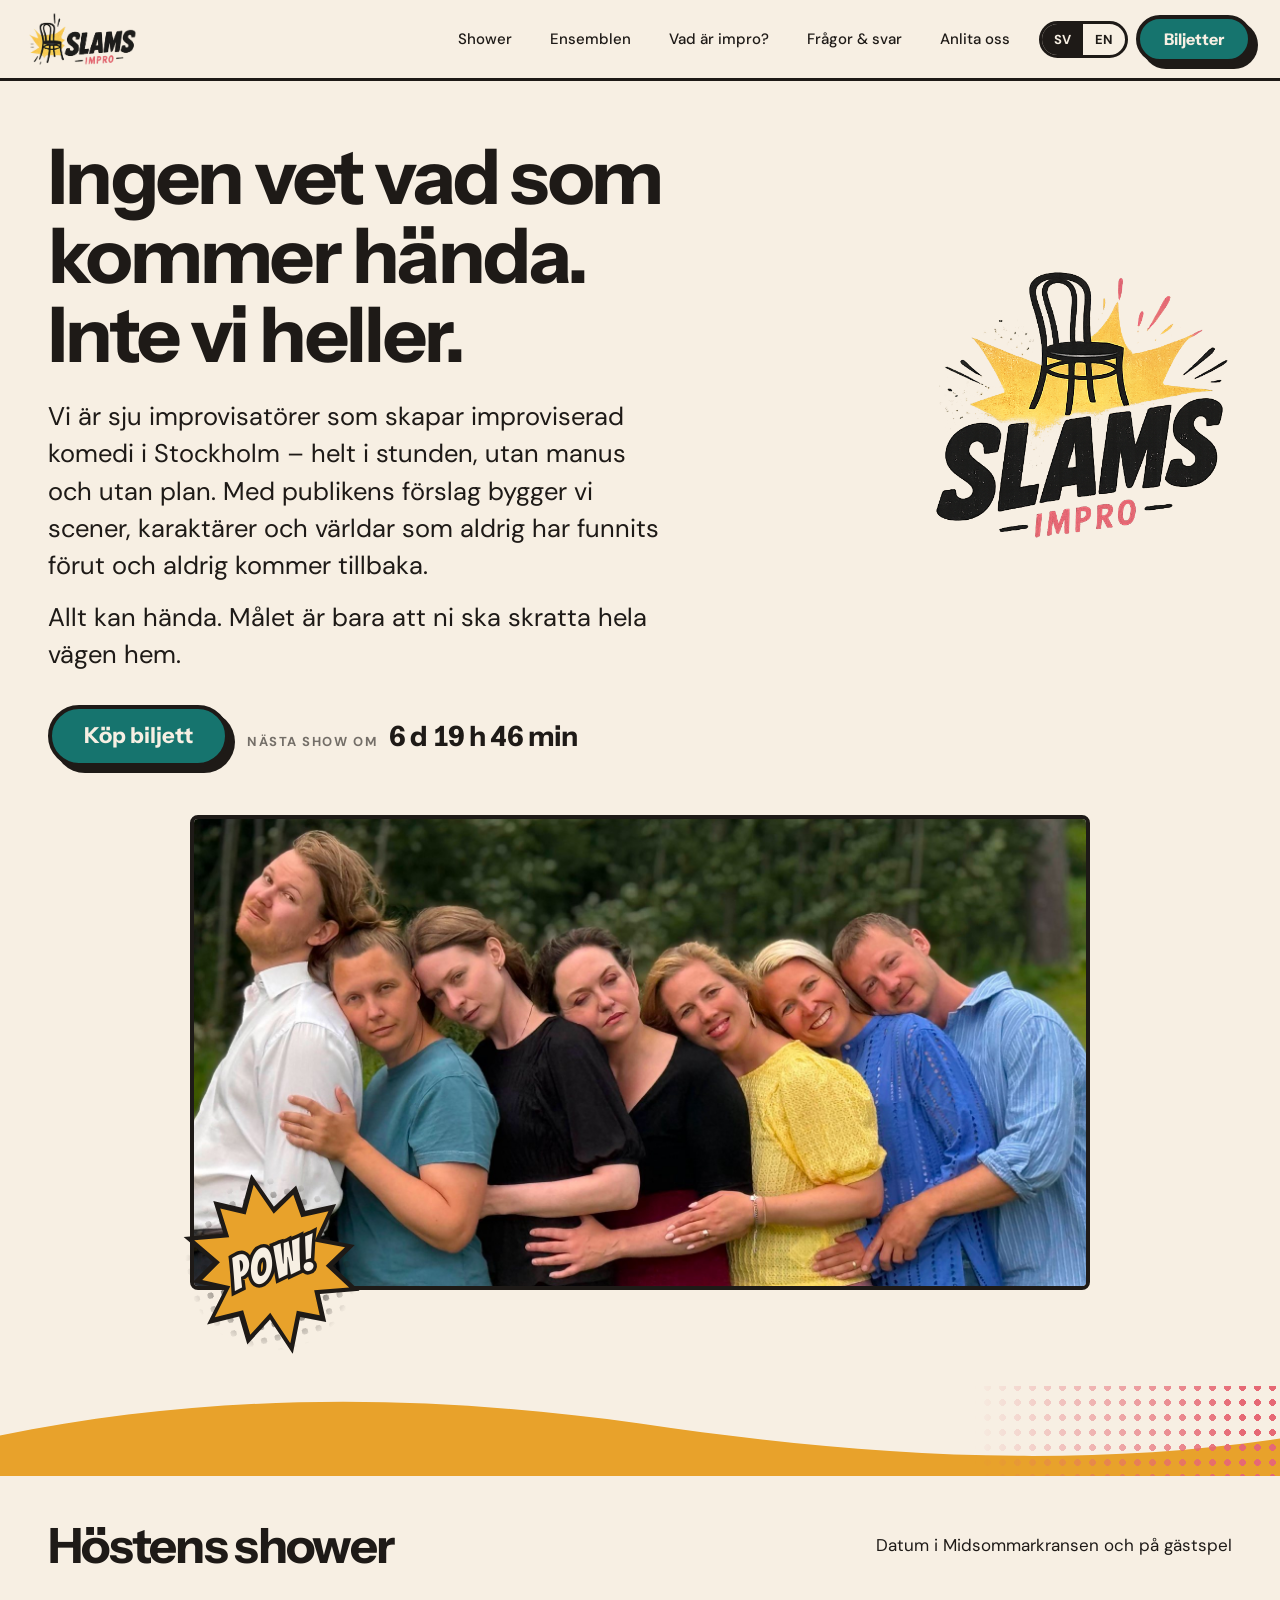
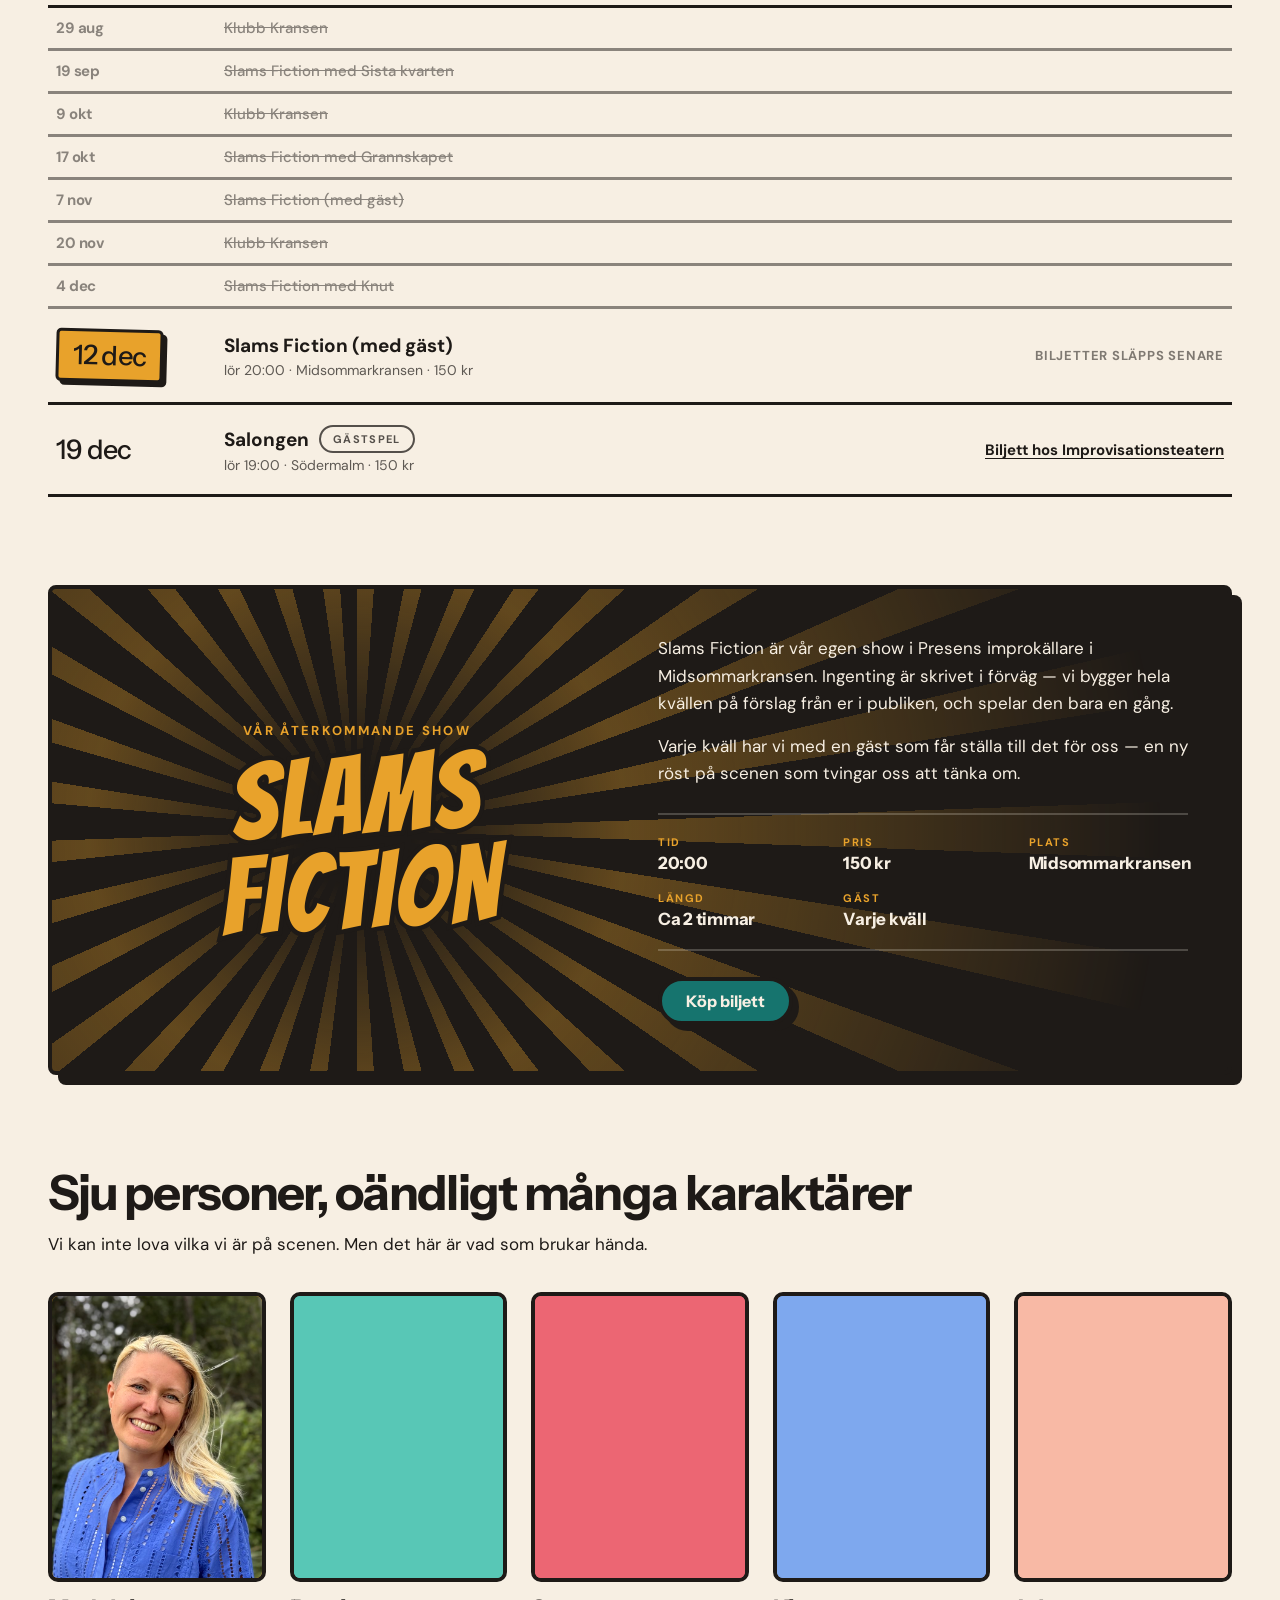
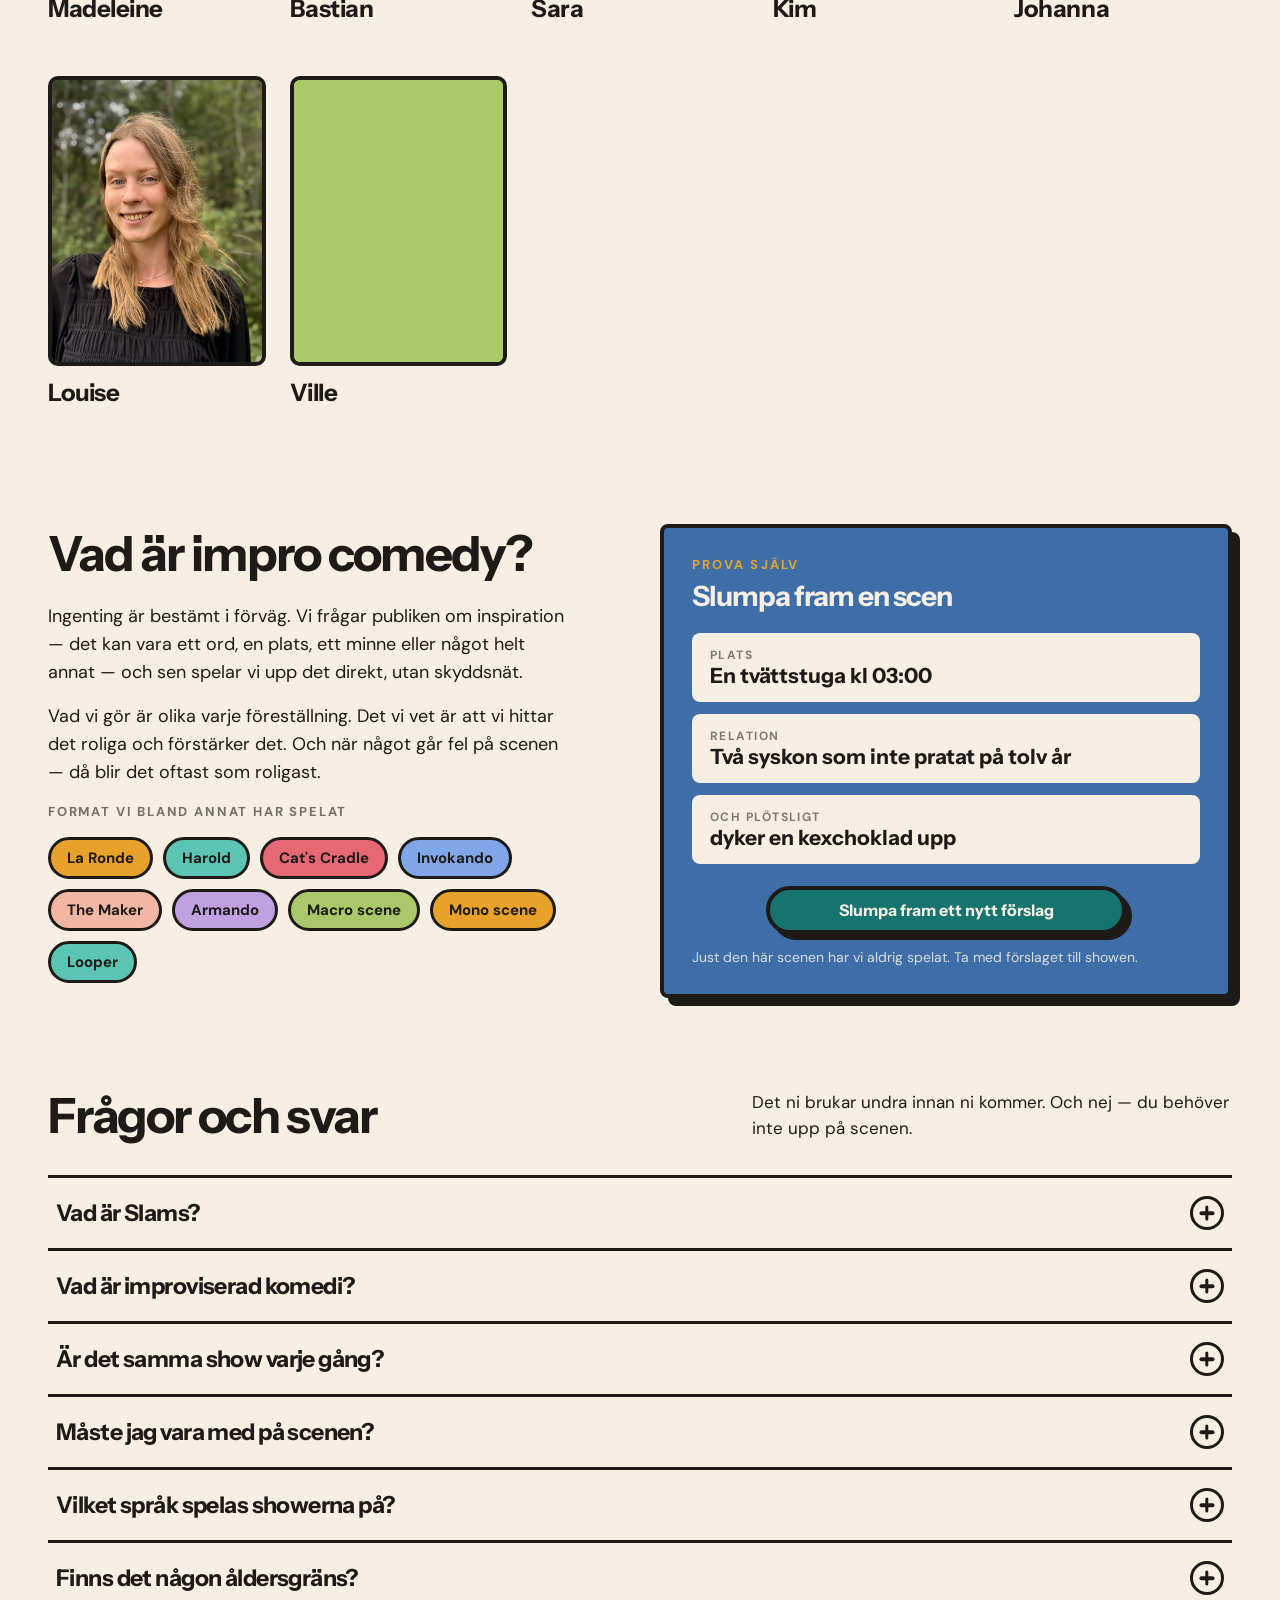
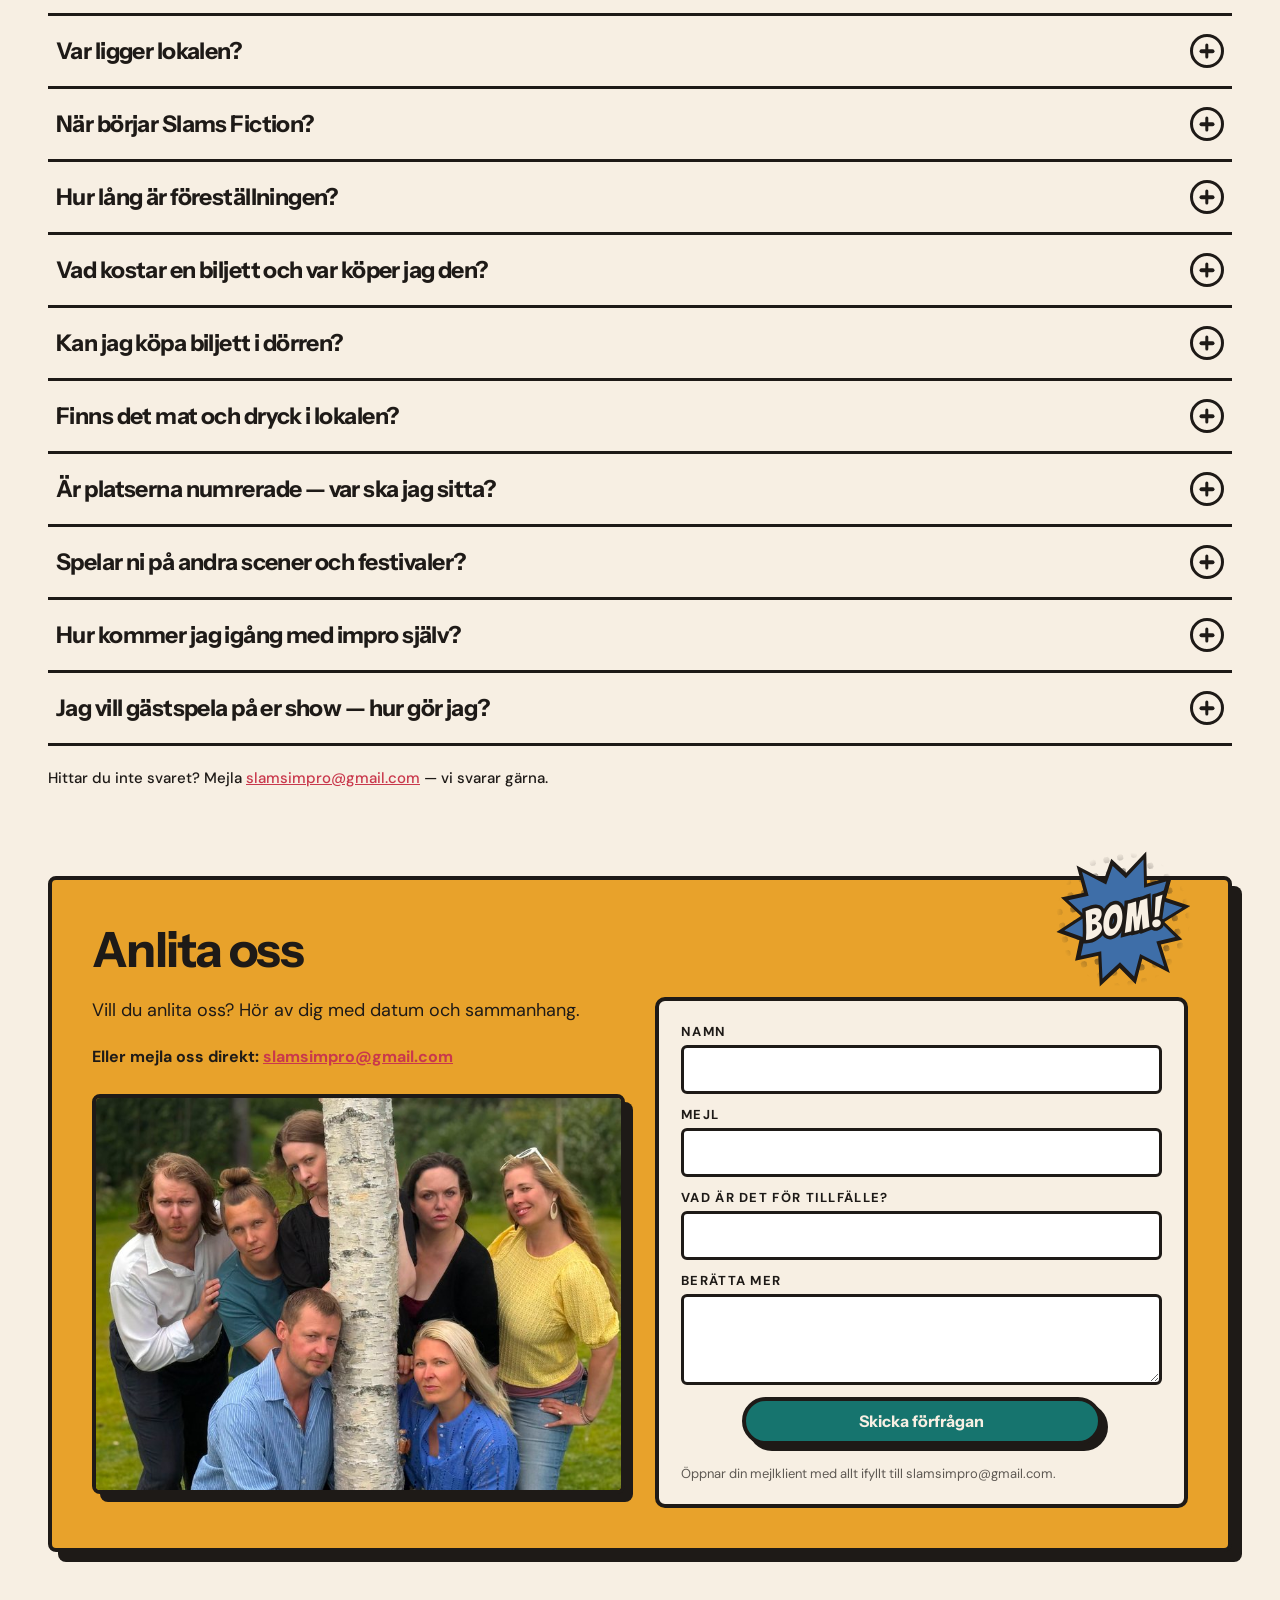
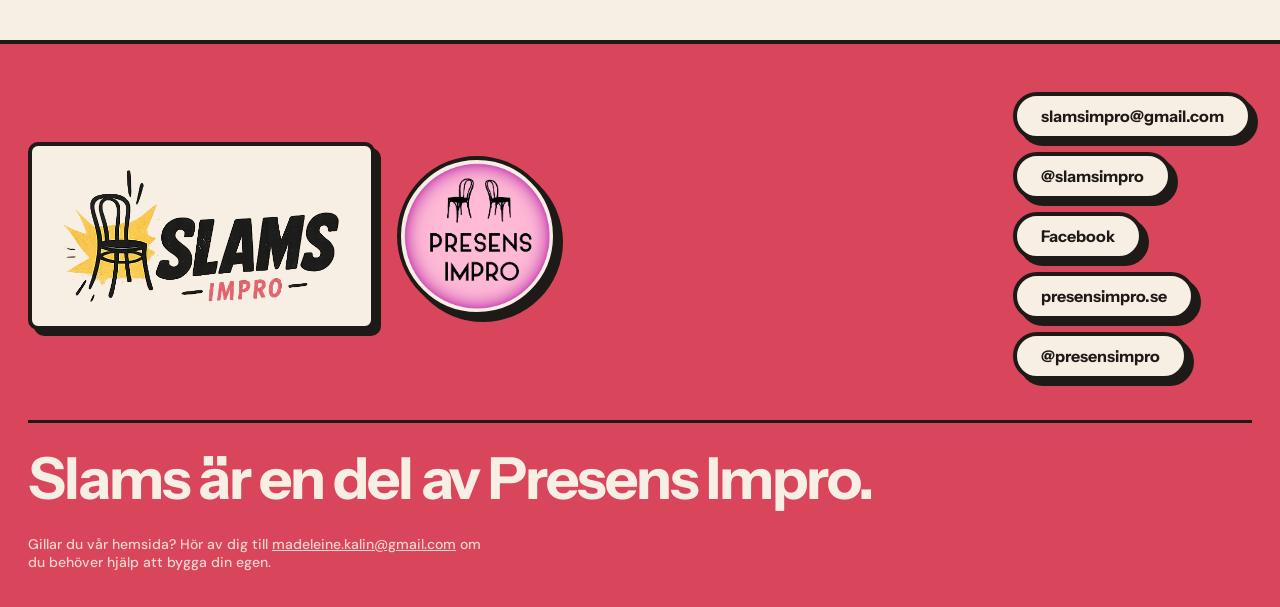
==== index.html @ b979699e "Storre hover-forstoring, POW-pekare, och lightbox for gastfoton pa mobil - Hover forstorar gastfotot" ====
<!DOCTYPE html>
<html lang="sv">
<head>
<meta charset="UTF-8">
<meta name="viewport" content="width=device-width, initial-scale=1">
<title>Slams — improviserad komedi från Midsommarkransen</title>
<meta name="description" content="Slams är sju improvisatörer som bygger scener, karaktärer och hela världar utifrån publikens förslag. Se kommande shower i Midsommarkransen eller anlita oss.">
<link rel="canonical" href="https://slamsimpro.se/">
<meta property="og:title" content="Slams — improviserad komedi">
<meta property="og:description" content="Improviserad komedi som skapas i ögonblicket. Sju improvisatörer, Midsommarkransen.">
<meta property="og:image" content="https://slamsimpro.se/assets/slams-logo-stacked.png">
<meta property="og:image:alt" content="Slams logotyp">
<meta property="og:url" content="https://slamsimpro.se/">
<meta property="og:site_name" content="Slams">
<meta property="og:locale" content="sv_SE">
<meta property="og:locale:alternate" content="en_GB">
<meta property="og:type" content="website">
<meta name="twitter:card" content="summary_large_image">
<link rel="icon" href="assets/favicon.ico" sizes="any">
<link rel="icon" type="image/png" href="assets/favicon-32.png" sizes="32x32">
<link rel="icon" type="image/png" href="assets/favicon-192.png" sizes="192x192">
<link rel="apple-touch-icon" href="assets/apple-touch-icon.png">
<link rel="stylesheet" href="assets/fonts/fonts.css">
<link rel="stylesheet" href="styles.css">
</head>
<body>
<a class="skip-link" href="#main-content">Hoppa till innehållet</a>

<header class="site-header">
  <div class="header-inner">
    <a href="#top" class="brand">
      <img src="assets/slams-logo-inline.png" alt="Slams — improviserad komedi" class="brand-logo">
    </a>

    <nav class="main-nav" aria-label="Huvudmeny">
      <ul>
        <li><a href="#shows" data-i18n="nav.shows">Shower</a></li>
        <li><a href="#ensemble" data-i18n="nav.ensemble">Ensemblen</a></li>
        <li><a href="#impro" data-i18n="nav.impro">Vad är impro?</a></li>
        <li><a href="#faq" data-i18n="nav.faq">Frågor &amp; svar</a></li>
        <li><a href="#hire" data-i18n="nav.hire">Anlita oss</a></li>
      </ul>

      <div class="lang-switch" role="group" aria-label="Välj språk / choose language">
        <button type="button" id="lang-sv" class="lang-btn is-active" aria-pressed="true">SV</button>
        <button type="button" id="lang-en" class="lang-btn" aria-pressed="false">EN</button>
      </div>

      <a class="btn btn-primary" href="https://presensimpro.se/forestallningar/?#kransenshower" target="_blank" rel="noopener" data-i18n-html="nav.tickets">Biljetter<span class="visually-hidden"> (öppnas i ny flik)</span></a>
    </nav>
  </div>
</header>

<main id="main-content">

  <section id="top" class="hero" aria-labelledby="hero-heading">
    <div class="hero-inner">
      <div class="hero-copy">
        <h1 id="hero-heading" data-i18n="hero.title">Ingen vet vad som kommer hända. Inte vi heller.</h1>
        <div class="lead" data-i18n-html="hero.lead">
          <p>Vi är sju improvisatörer som skapar improviserad komedi i Stockholm – helt i stunden, utan manus och utan plan. Med publikens förslag bygger vi scener, karaktärer och världar som aldrig har funnits förut och aldrig kommer tillbaka.</p>
          <p>Allt kan hända. Målet är bara att ni ska skratta hela vägen hem.</p>
        </div>
      </div>
      <div class="hero-logo">
        <img src="assets/slams-logo-stacked.png" alt="Slams Impro" class="hero-logo-img">
      </div>
    </div>

    <div class="hero-actions">
      <a class="btn btn-primary btn-large" href="https://presensimpro.se/forestallningar/?#kransenshower" target="_blank" rel="noopener" data-i18n="hero.cta">Köp biljett</a>
      <p class="countdown">
        <span class="countdown-label" data-i18n="hero.countdown">Nästa show om</span>
        <time id="countdown-value" class="countdown-value">—</time>
      </p>
    </div>

    <div class="hero-banner-wrap">
      <img src="assets/hero-ensemble.jpg" width="1800" height="950" class="hero-banner"
           alt="Slams sju improvisatörer står tätt ihop utomhus framför grönska"
           data-i18n-alt="hero.bannerAlt" fetchpriority="high">
      <button type="button" id="pow-trigger" class="burst-button pow-button" aria-label="Klicka för en rolig överraskning">
        <span class="burst-dots" aria-hidden="true"></span>
        <span class="burst-shape burst-shape-dark" aria-hidden="true"></span>
        <span class="burst-shape burst-shape-fill pow-fill" aria-hidden="true"></span>
        <span class="burst-text" aria-hidden="true">POW!</span>
      </button>
    </div>
  </section>

  <div class="wave-divider" aria-hidden="true">
    <svg viewBox="0 0 1440 120" preserveAspectRatio="none" focusable="false">
      <path d="M0,66 C240,8 480,10 720,50 C960,92 1200,112 1440,70 L1440,120 L0,120 Z" fill="#E8A22B"></path>
    </svg>
    <div class="wave-dots"></div>
  </div>

  <section id="shows" class="shows" aria-labelledby="shows-heading">
    <div class="section-head">
      <h2 id="shows-heading" data-i18n="shows.title">Höstens shower</h2>
      <p data-i18n="shows.lead">Datum i Midsommarkransen och på gästspel</p>
    </div>

    <ul class="show-list">
      <li class="show-item show-item--past" data-show-index="0">
        <time class="show-date" datetime="2026-08-29T20:00">29 aug</time>
        <div class="show-info">
          <span class="show-name">Klubb Kransen</span>
        </div>
      </li>
      <li class="show-item" data-show-index="1">
        <time class="show-date" datetime="2026-09-19T20:00">19 sep</time>
        <div class="show-info">
          <span class="show-name-row">
            <span class="show-name">Slams Fiction med Sista kvarten</span>
            <img class="guest-photo" src="assets/guests/sista-kvarten.jpg" alt="" width="480" height="480" loading="lazy">
          </span>
          <span class="show-meta">lör 20:00 · Midsommarkransen · 150 kr</span>
        </div>
        <a class="btn btn-ghost" href="https://presensimpro.culmas.io/show/uQ2tW2vODfqXUoJtY4xK?from=component-api" target="_blank" rel="noopener" data-i18n="shows.buy">Biljett</a>
      </li>
      <li class="show-item show-item--guest" data-show-index="2">
        <time class="show-date" datetime="2026-10-09T20:00">9 okt</time>
        <div class="show-info">
          <span class="show-name-row">
            <span class="show-name">Klubb Kransen</span>
            <span class="show-tag" data-i18n="shows.guestTag">Gästspel</span>
          </span>
          <span class="show-meta">fre 20:00 · Midsommarkransen · 150 kr</span>
        </div>
        <a class="show-link" href="https://presensimpro.culmas.io/show/lABPUiGDMRERrDl90GRx?from=component-api" target="_blank" rel="noopener" data-i18n-html="shows.buyPresens">Biljett hos Presens Impro<span class="visually-hidden"> (öppnas i ny flik)</span></a>
      </li>
      <li class="show-item" data-show-index="3">
        <time class="show-date" datetime="2026-10-17T20:00">17 okt</time>
        <div class="show-info">
          <span class="show-name-row">
            <span class="show-name">Slams Fiction med Grannskapet</span>
            <img class="guest-photo" src="assets/guests/grannskapet.jpg" alt="" width="480" height="480" loading="lazy">
          </span>
          <span class="show-meta">lör 20:00 · Midsommarkransen · 150 kr</span>
        </div>
        <a class="btn btn-ghost" href="https://presensimpro.culmas.io/show/zUeD4YuByn4zZOW4qAVI/?from=component-api" target="_blank" rel="noopener" data-i18n="shows.buy">Biljett</a>
      </li>
      <li class="show-item" data-show-index="4">
        <time class="show-date" datetime="2026-11-07T20:00">7 nov</time>
        <div class="show-info">
          <span class="show-name">Slams Fiction (med gäst)</span>
          <span class="show-meta">lör 20:00 · Midsommarkransen · 150 kr</span>
        </div>
        <a class="btn btn-ghost" href="https://presensimpro.culmas.io/show/GNqfvDOK5xXIyrjXRh2C?from=component-api" target="_blank" rel="noopener" data-i18n="shows.buy">Biljett</a>
      </li>
      <li class="show-item show-item--guest" data-show-index="5">
        <time class="show-date" datetime="2026-11-20T20:00">20 nov</time>
        <div class="show-info">
          <span class="show-name-row">
            <span class="show-name">Klubb Kransen</span>
            <span class="show-tag" data-i18n="shows.guestTag">Gästspel</span>
          </span>
          <span class="show-meta">fre 20:00 · Midsommarkransen · 150 kr</span>
        </div>
        <a class="show-link" href="https://presensimpro.culmas.io/show/JRWmR4Ld0JbqAVb38WCA?from=component-api" target="_blank" rel="noopener" data-i18n-html="shows.buyPresens">Biljett hos Presens Impro<span class="visually-hidden"> (öppnas i ny flik)</span></a>
      </li>
      <li class="show-item" data-show-index="6">
        <time class="show-date" datetime="2026-12-04T20:00">4 dec</time>
        <div class="show-info">
          <span class="show-name-row">
            <span class="show-name">Slams Fiction med Knut</span>
            <img class="guest-photo" src="assets/guests/knut.jpg" alt="" width="480" height="480" loading="lazy">
          </span>
          <span class="show-meta">fre 20:00 · Midsommarkransen · 150 kr</span>
        </div>
        <span class="show-soon" data-i18n="shows.soon">Biljetter släpps senare</span>
      </li>
      <li class="show-item" data-show-index="7">
        <time class="show-date" datetime="2026-12-12T20:00">12 dec</time>
        <div class="show-info">
          <span class="show-name">Slams Fiction (med gäst)</span>
          <span class="show-meta">lör 20:00 · Midsommarkransen · 150 kr</span>
        </div>
        <span class="show-soon" data-i18n="shows.soon">Biljetter släpps senare</span>
      </li>
      <li class="show-item show-item--guest" data-show-index="8">
        <time class="show-date" datetime="2026-12-19T19:00">19 dec</time>
        <div class="show-info">
          <span class="show-name-row">
            <span class="show-name">Salongen</span>
            <span class="show-tag" data-i18n="shows.guestTag">Gästspel</span>
          </span>
          <span class="show-meta">lör 19:00 · Södermalm · 150 kr</span>
        </div>
        <a class="show-link" href="https://improvisationsteater.se/utbud/salongen-varen-2026-pa-sondagar-kl-18/" target="_blank" rel="noopener" data-i18n-html="shows.buyGuest">Biljett hos Improvisationsteatern<span class="visually-hidden"> (öppnas i ny flik)</span></a>
      </li>
    </ul>
  </section>

  <section id="fiction" class="fiction" aria-labelledby="fiction-heading">
    <div class="fiction-panel">
      <div class="fiction-art">
        <span class="fiction-rays" aria-hidden="true"></span>
        <p class="fiction-kicker" data-i18n="fiction.kicker">Vår återkommande show</p>
        <h2 id="fiction-heading" class="fiction-title" data-i18n="fiction.title">Slams Fiction</h2>
      </div>

      <div class="fiction-copy">
        <p data-i18n="fiction.p1">Slams Fiction är vår egen show i Presens improkällare i Midsommarkransen. Ingenting är skrivet i förväg — vi bygger hela kvällen på förslag från er i publiken, och spelar den bara en gång.</p>
        <p data-i18n="fiction.p2">Varje kväll har vi med en gäst som får ställa till det för oss — en ny röst på scenen som tvingar oss att tänka om.</p>

        <dl class="fiction-facts">
          <div>
            <dt data-i18n="fiction.lTime">Tid</dt>
            <dd>20:00</dd>
          </div>
          <div>
            <dt data-i18n="fiction.lPrice">Pris</dt>
            <dd data-i18n="fiction.vPrice">150 kr</dd>
          </div>
          <div>
            <dt data-i18n="fiction.lPlace">Plats</dt>
            <dd>Midsommarkransen</dd>
          </div>
          <div>
            <dt data-i18n="fiction.lLength">Längd</dt>
            <dd data-i18n="fiction.vLength">Ca 2 timmar</dd>
          </div>
          <div>
            <dt data-i18n="fiction.lGuest">Gäst</dt>
            <dd data-i18n="fiction.vGuest">Varje kväll</dd>
          </div>
        </dl>

        <a class="btn btn-primary" href="https://presensimpro.se/forestallningar/?#kransenshower" target="_blank" rel="noopener" data-i18n="fiction.cta">Köp biljett</a>
      </div>
    </div>
  </section>

  <section id="ensemble" class="ensemble" aria-labelledby="ensemble-heading">
    <h2 id="ensemble-heading" data-i18n="ens.title">Sju personer, oändligt många karaktärer</h2>
    <p class="section-lead" data-i18n="ens.lead">Vi kan inte lova vilka vi är på scenen. Men det här är vad som brukar hända.</p>

    <ul class="ensemble-grid">
      <li class="member" data-member="Madeleine" data-alt="b" style="--member-color:#E8A22B">
        <figure>
          <div class="photo-stack">
            <img src="assets/portraits/madeleine-1.jpg" alt="Madeleine" class="photo photo-a"
                 width="700" height="933" loading="lazy" decoding="async">
            <img src="assets/portraits/madeleine-2.jpg" alt="" class="photo photo-b" aria-hidden="true"
                 width="700" height="933" loading="lazy" decoding="async">
            <img src="assets/portraits/madeleine-3.jpg" alt="" class="photo photo-c" aria-hidden="true"
                 width="700" height="933" loading="lazy" decoding="async">
          </div>
          <figcaption>
            <span class="member-name">Madeleine</span>
            <span class="member-role">Hittar på abstrakta roller — typ en kexchoklad i en varuautomat på tunnelbanan.</span>
          </figcaption>
        </figure>
      </li>
      <li class="member" data-member="Bastian" data-alt="b" style="--member-color:#5BC4B4">
        <figure>
          <div class="photo-stack">
            <img src="assets/portraits/bastian-1.jpg" alt="Bastian" class="photo photo-a"
                 width="700" height="933" loading="lazy" decoding="async">
            <img src="assets/portraits/bastian-2.jpg" alt="" class="photo photo-b" aria-hidden="true"
                 width="700" height="933" loading="lazy" decoding="async">
            <img src="assets/portraits/bastian-3.jpg" alt="" class="photo photo-c" aria-hidden="true"
                 width="700" height="933" loading="lazy" decoding="async">
          </div>
          <figcaption>
            <span class="member-name">Bastian</span>
            <span class="member-role">Stark karaktär som helst tar sig ut på rymdäventyr.</span>
          </figcaption>
        </figure>
      </li>
      <li class="member" data-member="Sara" data-alt="b" style="--member-color:#E66874">
        <figure>
          <div class="photo-stack">
            <img src="assets/portraits/sara-1.jpg" alt="Sara" class="photo photo-a"
                 width="700" height="933" loading="lazy" decoding="async">
            <img src="assets/portraits/sara-2.jpg" alt="" class="photo photo-b" aria-hidden="true"
                 width="700" height="933" loading="lazy" decoding="async">
          </div>
          <figcaption>
            <span class="member-name">Sara</span>
            <span class="member-role">Den onda primadonnan. Utan förvarning.</span>
          </figcaption>
        </figure>
      </li>
      <li class="member" data-member="Kim" data-alt="b" style="--member-color:#7FA6E8">
        <figure>
          <div class="photo-stack">
            <img src="assets/portraits/kim-1.jpg" alt="Kim" class="photo photo-a"
                 width="700" height="933" loading="lazy" decoding="async">
            <img src="assets/portraits/kim-2.jpg" alt="" class="photo photo-b" aria-hidden="true"
                 width="700" height="933" loading="lazy" decoding="async">
          </div>
          <figcaption>
            <span class="member-name">Kim</span>
            <span class="member-role">Tar alla under sina vingar och drar historien framåt.</span>
          </figcaption>
        </figure>
      </li>
      <li class="member" data-member="Johanna" data-alt="b" style="--member-color:#F2B7A4">
        <figure>
          <div class="photo-stack">
            <img src="assets/portraits/johanna-1.jpg" alt="Johanna" class="photo photo-a"
                 width="700" height="933" loading="lazy" decoding="async">
            <img src="assets/portraits/johanna-2.jpg" alt="" class="photo photo-b" aria-hidden="true"
                 width="700" height="933" loading="lazy" decoding="async">
          </div>
          <figcaption>
            <span class="member-name">Johanna</span>
            <span class="member-role">Hittar en helt ny tvist som ingen annan tänkt på.</span>
          </figcaption>
        </figure>
      </li>
      <li class="member" data-member="Louise" data-alt="b" style="--member-color:#BFA0E0">
        <figure>
          <div class="photo-stack">
            <img src="assets/portraits/louise-1.jpg" alt="Louise" class="photo photo-a"
                 width="700" height="933" loading="lazy" decoding="async">
            <img src="assets/portraits/louise-2.jpg" alt="" class="photo photo-b" aria-hidden="true"
                 width="700" height="933" loading="lazy" decoding="async">
            <img src="assets/portraits/louise-3.jpg" alt="" class="photo photo-c" aria-hidden="true"
                 width="700" height="933" loading="lazy" decoding="async">
          </div>
          <figcaption>
            <span class="member-name">Louise</span>
            <span class="member-role">Den gamla tanten i parken som också råkar råna banker.</span>
          </figcaption>
        </figure>
      </li>
      <li class="member" data-member="Ville" data-alt="b" style="--member-color:#A8C86A">
        <figure>
          <div class="photo-stack">
            <img src="assets/portraits/ville-1.jpg" alt="Ville" class="photo photo-a"
                 width="700" height="933" loading="lazy" decoding="async">
            <img src="assets/portraits/ville-2.jpg" alt="" class="photo photo-b" aria-hidden="true"
                 width="700" height="933" loading="lazy" decoding="async">
          </div>
          <figcaption>
            <span class="member-name">Ville</span>
            <span class="member-role">Den ökända banditen som kommer tillbaka till saloonen.</span>
          </figcaption>
        </figure>
      </li>
    </ul>
  </section>

  <section id="impro" class="impro" aria-labelledby="impro-heading">
    <div class="impro-grid">
      <div class="impro-text">
        <h2 id="impro-heading" data-i18n="impro.title">Vad är impro comedy?</h2>
        <p data-i18n="impro.p1">Ingenting är bestämt i förväg. Vi frågar publiken om inspiration — det kan vara ett ord, en plats, ett minne eller något helt annat — och sen spelar vi upp det direkt, utan skyddsnät.</p>
        <p data-i18n="impro.p2">Vad vi gör är olika varje föreställning. Det vi vet är att vi hittar det roliga och förstärker det. Och när något går fel på scenen — då blir det oftast som roligast.</p>
        <p class="eyebrow" data-i18n="impro.formatsLabel">Format vi bland annat har spelat</p>
        <ul class="format-tags">
          <li style="--tag-color:#E8A22B">La Ronde</li>
          <li style="--tag-color:#5BC4B4">Harold</li>
          <li style="--tag-color:#E66874">Cat's Cradle</li>
          <li style="--tag-color:#7FA6E8">Invokando</li>
          <li style="--tag-color:#F2B7A4">The Maker</li>
          <li style="--tag-color:#BFA0E0">Armando</li>
          <li style="--tag-color:#A8C86A">Macro scene</li>
          <li style="--tag-color:#E8A22B">Mono scene</li>
          <li style="--tag-color:#5BC4B4">Looper</li>
        </ul>
      </div>

      <aside class="generator-card" aria-labelledby="generator-heading">
        <p class="kicker" data-i18n="gen.kicker">Prova själv</p>
        <h3 id="generator-heading" data-i18n="gen.title">Slumpa fram en scen</h3>
        <dl class="generator-fields">
          <div class="generator-field">
            <dt data-i18n="gen.l1">Plats</dt>
            <dd id="sugg-a">En tvättstuga kl 03:00</dd>
          </div>
          <div class="generator-field">
            <dt data-i18n="gen.l2">Relation</dt>
            <dd id="sugg-b">Två syskon som inte pratat på tolv år</dd>
          </div>
          <div class="generator-field">
            <dt data-i18n="gen.l3">Och plötsligt</dt>
            <dd id="sugg-c">dyker en kexchoklad upp</dd>
          </div>
        </dl>
        <button type="button" id="roll-btn" class="btn btn-primary btn-full" data-i18n="gen.btn">Slumpa fram ett nytt förslag</button>
        <p class="generator-note" data-i18n="gen.note">Just den här scenen har vi aldrig spelat. Ta med förslaget till showen.</p>
      </aside>
    </div>
  </section>

  <section id="faq" class="faq" aria-labelledby="faq-heading">
    <div class="section-head">
      <h2 id="faq-heading" data-i18n="faq.title">Frågor och svar</h2>
      <p data-i18n="faq.lead">Det ni brukar undra innan ni kommer. Och nej — du behöver inte upp på scenen.</p>
    </div>

    <ul class="faq-list">
      <li>
        <details class="faq-item">
          <summary>
            <span class="faq-q" data-i18n="faq.q1">Vad är Slams?</span>
            <span class="faq-marker" aria-hidden="true"></span>
          </summary>
          <div class="faq-a">
            <p data-i18n-html="faq.a1">Slams är en improgrupp med sju improvisatörer som spelar improviserad komedi i Midsommarkransen i Stockholm. Vi är en del av <a href="https://presensimpro.se/" target="_blank" rel="noopener">Presens Impro</a>. Ingenting i showen är skrivet i förväg — allt byggs på förslag från publiken.</p>
          </div>
        </details>
      </li>
      <li>
        <details class="faq-item">
          <summary>
            <span class="faq-q" data-i18n="faq.q2">Vad är improviserad komedi?</span>
            <span class="faq-marker" aria-hidden="true"></span>
          </summary>
          <div class="faq-a">
            <p data-i18n-html="faq.a2">Improviserad komedi, eller impro, är komedi som skapas i samma stund som den spelas. Det finns inget manus och ingen repetition. Vi ber publiken om ett ord, en plats eller ett minne och spelar upp scenerna direkt utifrån det.</p>
          </div>
        </details>
      </li>
      <li>
        <details class="faq-item">
          <summary>
            <span class="faq-q" data-i18n="faq.q3">Är det samma show varje gång?</span>
            <span class="faq-marker" aria-hidden="true"></span>
          </summary>
          <div class="faq-a">
            <p data-i18n-html="faq.a3">Nej, aldrig. Varje föreställning är helt ny och spelas bara en enda gång — vi gör inga repriser. Du kan se Slams hur många gånger som helst och aldrig se samma scen två gånger. Vi använder etablerade improformat som Harold, La Ronde och Armando, men innehållet är nytt varje kväll.</p>
          </div>
        </details>
      </li>
      <li>
        <details class="faq-item">
          <summary>
            <span class="faq-q" data-i18n="faq.q4">Måste jag vara med på scenen?</span>
            <span class="faq-marker" aria-hidden="true"></span>
          </summary>
          <div class="faq-a">
            <p data-i18n-html="faq.a4">Nej. Publiken är aldrig med i showen — du sitter tryggt kvar på din plats hela kvällen. Vi ber om förslag från publiken, men det är helt frivilligt att ropa ut något. Det är er improgaranti: vi spelar utifrån era förslag, inte något vi förberett i förväg. Vill du själv stå på scen finns det improkurser hos <a href="https://presensimpro.se/" target="_blank" rel="noopener">Presens Impro</a>.</p>
          </div>
        </details>
      </li>
      <li>
        <details class="faq-item">
          <summary>
            <span class="faq-q" data-i18n="faq.q5">Vilket språk spelas showerna på?</span>
            <span class="faq-marker" aria-hidden="true"></span>
          </summary>
          <div class="faq-a">
            <p data-i18n-html="faq.a5">Slams spelar på svenska. Ibland gör vi gästspel på engelska, och då står det tydligt i informationen om just den showen.</p>
          </div>
        </details>
      </li>
      <li>
        <details class="faq-item">
          <summary>
            <span class="faq-q" data-i18n="faq.q6">Finns det någon åldersgräns?</span>
            <span class="faq-marker" aria-hidden="true"></span>
          </summary>
          <div class="faq-a">
            <p data-i18n-html="faq.a6">Det finns ingen åldersgräns, men humorn är vuxen. Eftersom ingenting är bestämt i förväg vet inte ens vi vart en scen tar vägen, så innehållet kan bli oväntat. Våra shower ses alltid på egen risk.</p>
          </div>
        </details>
      </li>
      <li>
        <details class="faq-item">
          <summary>
            <span class="faq-q" data-i18n="faq.q7">Var ligger lokalen?</span>
            <span class="faq-marker" aria-hidden="true"></span>
          </summary>
          <div class="faq-a">
            <p data-i18n-html="faq.a7">Vi spelar i Presens improkällare på Tegelbruksvägen 28, 126 34 Hägersten — ett stenkast från Midsommarkransens tunnelbanestation i södra Stockholm. Det finns toalett i lokalen.</p>
          </div>
        </details>
      </li>
      <li>
        <details class="faq-item">
          <summary>
            <span class="faq-q" data-i18n="faq.q8">När börjar Slams Fiction?</span>
            <span class="faq-marker" aria-hidden="true"></span>
          </summary>
          <div class="faq-a">
            <p data-i18n-html="faq.a8">Slams Fiction börjar klockan 20:00 och dörrarna öppnar 19:30. Gästspel kan ha andra starttider — det står i informationen om just den showen. Kommande datum hittar du under <a href="#shows">Kommande shower</a> här på sidan.</p>
          </div>
        </details>
      </li>
      <li>
        <details class="faq-item">
          <summary>
            <span class="faq-q" data-i18n="faq.q9">Hur lång är föreställningen?</span>
            <span class="faq-marker" aria-hidden="true"></span>
          </summary>
          <div class="faq-a">
            <p data-i18n-html="faq.a9">Ungefär två timmar inklusive paus. Showen börjar 20:00.</p>
          </div>
        </details>
      </li>
      <li>
        <details class="faq-item">
          <summary>
            <span class="faq-q" data-i18n="faq.q10">Vad kostar en biljett och var köper jag den?</span>
            <span class="faq-marker" aria-hidden="true"></span>
          </summary>
          <div class="faq-a">
            <p data-i18n-html="faq.a10">En biljett kostar 150 kronor och säljs i förköp via <a href="https://presensimpro.se/" target="_blank" rel="noopener">Presens Impro</a>.</p>
          </div>
        </details>
      </li>
      <li>
        <details class="faq-item">
          <summary>
            <span class="faq-q" data-i18n="faq.q11">Kan jag köpa biljett i dörren?</span>
            <span class="faq-marker" aria-hidden="true"></span>
          </summary>
          <div class="faq-a">
            <p data-i18n-html="faq.a11">Ja, det går bra att köpa biljett i dörren så länge showen inte är slutsåld. Dörrarna öppnar 19:30. Vill du vara säker på en plats är förköp tryggast.</p>
          </div>
        </details>
      </li>
      <li>
        <details class="faq-item">
          <summary>
            <span class="faq-q" data-i18n="faq.q12">Finns det mat och dryck i lokalen?</span>
            <span class="faq-marker" aria-hidden="true"></span>
          </summary>
          <div class="faq-a">
            <p data-i18n-html="faq.a12">Det finns gott att dricka och något litet att snacka på, men kom inte hungrig — impro är bäst på full mage. Ät innan och ta ett glas hos oss.</p>
          </div>
        </details>
      </li>
      <li>
        <details class="faq-item">
          <summary>
            <span class="faq-q" data-i18n="faq.q13">Är platserna numrerade — var ska jag sitta?</span>
            <span class="faq-marker" aria-hidden="true"></span>
          </summary>
          <div class="faq-a">
            <p data-i18n-html="faq.a13">Platserna är onumrerade, så det är först till kvarn. Vårt tips: var osvensk och sätt dig långt fram. Det är de bästa platserna, och nej — du hamnar inte på scen. Publiken är aldrig med i showen.</p>
          </div>
        </details>
      </li>
      <li>
        <details class="faq-item">
          <summary>
            <span class="faq-q" data-i18n="faq.q14">Spelar ni på andra scener och festivaler?</span>
            <span class="faq-marker" aria-hidden="true"></span>
          </summary>
          <div class="faq-a">
            <p data-i18n-html="faq.a14">Det gör vi gärna! Kommande gästspel dyker upp här under <a href="#shows">Kommande shower</a>. Har du en scen eller festival där du vill att Slams ska vara med? Mejla oss på <a href="mailto:slamsimpro@gmail.com">slamsimpro@gmail.com</a> — vi berättar mer.</p>
          </div>
        </details>
      </li>
      <li>
        <details class="faq-item">
          <summary>
            <span class="faq-q" data-i18n="faq.q15">Hur kommer jag igång med impro själv?</span>
            <span class="faq-marker" aria-hidden="true"></span>
          </summary>
          <div class="faq-a">
            <p data-i18n-html="faq.a15">Vill du prova impro själv går du en kurs hos <a href="https://presensimpro.se/" target="_blank" rel="noopener">Presens Impro</a>, som Slams är en del av. Slams shower är till för att upplevas från publikplats — vi tar aldrig upp någon ur publiken på scenen.</p>
          </div>
        </details>
      </li>
      <li>
        <details class="faq-item">
          <summary>
            <span class="faq-q" data-i18n="faq.q16">Jag vill gästspela på er show — hur gör jag?</span>
            <span class="faq-marker" aria-hidden="true"></span>
          </summary>
          <div class="faq-a">
            <p data-i18n-html="faq.a16">Vad kul! Mejla oss på <a href="mailto:slamsimpro@gmail.com">slamsimpro@gmail.com</a> och berätta om er grupp — vilka ni är, vad ni spelar för slags impro och vad ni helst gör på scen.</p>
          </div>
        </details>
      </li>
    </ul>

    <p class="faq-note" data-i18n-html="faq.note">Hittar du inte svaret? Mejla <a href="mailto:slamsimpro@gmail.com">slamsimpro@gmail.com</a> — vi svarar gärna.</p>
  </section>

  <section id="hire" class="hire" aria-labelledby="hire-heading">
    <div class="hire-panel">
      <!-- Genväg till showintrot. Märket ska inte skylta med att det går att
           klicka på, så det behåller sin cursor: default och sin vanliga
           hover, och ligger utanför tabbordningen. -->
      <a href="intro.html" class="burst-button burst" aria-hidden="true" tabindex="-1">
        <span class="burst-dots" aria-hidden="true"></span>
        <span class="burst-shape burst-shape-dark" aria-hidden="true"></span>
        <span class="burst-shape burst-shape-fill bom-fill" aria-hidden="true"></span>
        <span class="burst-text">BOM!</span>
      </a>
      <h2 id="hire-heading" data-i18n="hire.title">Anlita oss</h2>
      <div class="hire-grid">
        <div class="hire-text">
          <p data-i18n="hire.p1">Vill du anlita oss? Hör av dig med datum och sammanhang.</p>
          <p class="mail-line"><span data-i18n="hire.mailLabel">Eller mejla oss direkt:</span> <a href="mailto:slamsimpro@gmail.com">slamsimpro@gmail.com</a></p>
          <img src="assets/hero-grupp.jpg" width="760" height="570" class="hire-photo"
               alt="Slams sju improvisatörer samlade runt en björkstam"
               data-i18n-alt="hire.photoAlt" loading="lazy" decoding="async">
        </div>

        <form id="hire-form" class="hire-form" aria-label="Bokningsförfrågan">
          <div class="field">
            <label for="field-name" data-i18n="form.name">Namn</label>
            <input id="field-name" name="name" type="text" required autocomplete="name">
          </div>
          <div class="field">
            <label for="field-email" data-i18n="form.email">Mejl</label>
            <input id="field-email" name="email" type="email" required autocomplete="email">
          </div>
          <div class="field">
            <label for="field-occasion" data-i18n="form.occasion">Vad är det för tillfälle?</label>
            <input id="field-occasion" name="occasion" type="text">
          </div>
          <div class="field">
            <label for="field-message" data-i18n="form.message">Berätta mer</label>
            <textarea id="field-message" name="message" rows="3"></textarea>
          </div>
          <button type="submit" class="btn btn-primary btn-full" data-i18n="form.send">Skicka förfrågan</button>
          <p class="form-note" data-i18n="form.note">Öppnar din mejlklient med allt ifyllt till slamsimpro@gmail.com.</p>
        </form>
      </div>
    </div>
  </section>

</main>

<footer class="site-footer">
  <div class="footer-top">
    <div class="footer-logos">
      <span class="footer-logo-frame">
        <img src="assets/slams-logo-inline.png" alt="Slams Impro" class="footer-logo">
      </span>
      <a class="footer-presens-logo" href="https://presensimpro.se/" target="_blank" rel="noopener">
        <img src="assets/Logo-presens-square.png" width="854" height="854" alt="Presens Impro" loading="lazy" decoding="async">
      </a>
    </div>
    <ul class="contact-links">
      <li><a class="btn btn-ghost" href="mailto:slamsimpro@gmail.com">slamsimpro@gmail.com</a></li>
      <li><a class="btn btn-ghost" href="https://instagram.com/slamsimpro" target="_blank" rel="noopener">@slamsimpro</a></li>
      <li><a class="btn btn-ghost" href="https://www.facebook.com/profile.php?id=61593243930379" target="_blank" rel="noopener">Facebook</a></li>
      <li><a class="btn btn-ghost" href="https://presensimpro.se/" target="_blank" rel="noopener">presensimpro.se</a></li>
      <li><a class="btn btn-ghost" href="https://instagram.com/presensimpro" target="_blank" rel="noopener">@presensimpro</a></li>
    </ul>
  </div>
  <div class="footer-bottom">
    <p class="footer-presens" data-i18n="footer.presens">Slams är en del av Presens Impro.</p>
    <p class="footer-credit" data-i18n-html="footer.credit">Gillar du vår hemsida? Hör av dig till <span class="credit-mail">madeleine.kalin [at] gmail.com</span> om du behöver hjälp att bygga din egen.</p>
  </div>
</footer>

<a class="to-top" id="to-top" href="#top">
  <svg class="to-top-arrow" viewBox="0 0 24 24" aria-hidden="true" focusable="false">
    <path d="M12 20V5M12 5l-7 7M12 5l7 7" />
  </svg>
  <span data-i18n="nav.toTop">Till toppen</span>
</a>

<div id="egg-layer" class="egg-layer" aria-hidden="true"></div>

<script type="application/ld+json">
{
  "@context": "https://schema.org",
  "@type": "TheaterGroup",
  "@id": "https://slamsimpro.se/#slams",
  "name": "Slams",
  "alternateName": "Slams Impro",
  "url": "https://slamsimpro.se/",
  "logo": "https://slamsimpro.se/assets/slams-logo-stacked.png",
  "image": "https://slamsimpro.se/assets/hero-ensemble.jpg",
  "description": "Slams är sju improvisatörer som spelar improviserad komedi i Midsommarkransen i Stockholm. Ingenting är skrivet i förväg — varje föreställning byggs på publikens förslag och spelas bara en gång.",
  "email": "slamsimpro@gmail.com",
  "genre": ["Improviserad komedi", "Improvisationsteater", "Komedi"],
  "inLanguage": "sv",
  "location": {
    "@type": "Place",
    "name": "Presens improkällare",
    "alternateName": "Presens improkällare i Midsommarkransen",
    "address": {
      "@type": "PostalAddress",
      "streetAddress": "Tegelbruksvägen 28",
      "postalCode": "126 34",
      "addressLocality": "Hägersten",
      "addressCountry": "SE"
    }
  },
  "areaServed": { "@type": "City", "name": "Stockholm" },
  "address": {
    "@type": "PostalAddress",
    "streetAddress": "Tegelbruksvägen 28",
    "postalCode": "126 34",
    "addressLocality": "Hägersten",
    "addressCountry": "SE"
  },
  "parentOrganization": {
    "@type": "Organization",
    "name": "Presens Impro",
    "url": "https://presensimpro.se/"
  },
  "sameAs": [
    "https://instagram.com/slamsimpro",
    "https://www.facebook.com/profile.php?id=61593243930379",
    "https://presensimpro.se/"
  ],
  "member": [
    { "@type": "Person", "name": "Madeleine" },
    { "@type": "Person", "name": "Bastian" },
    { "@type": "Person", "name": "Sara" },
    { "@type": "Person", "name": "Kim" },
    { "@type": "Person", "name": "Johanna" },
    { "@type": "Person", "name": "Louise" },
    { "@type": "Person", "name": "Ville" }
  ]
}
</script>

<script type="application/ld+json" id="faq-schema">
{
  "@context": "https://schema.org",
  "@type": "FAQPage",
  "inLanguage": "sv",
  "mainEntity": [
    {
      "@type": "Question",
      "name": "Vad är Slams?",
      "acceptedAnswer": { "@type": "Answer", "text": "Slams är en improgrupp med sju improvisatörer som spelar improviserad komedi i Midsommarkransen i Stockholm. Vi är en del av Presens Impro. Ingenting i showen är skrivet i förväg — allt byggs på förslag från publiken." }
    },
    {
      "@type": "Question",
      "name": "Vad är improviserad komedi?",
      "acceptedAnswer": { "@type": "Answer", "text": "Improviserad komedi, eller impro, är komedi som skapas i samma stund som den spelas. Det finns inget manus och ingen repetition. Vi ber publiken om ett ord, en plats eller ett minne och spelar upp scenerna direkt utifrån det." }
    },
    {
      "@type": "Question",
      "name": "Är det samma show varje gång?",
      "acceptedAnswer": { "@type": "Answer", "text": "Nej, aldrig. Varje föreställning är helt ny och spelas bara en enda gång — vi gör inga repriser. Du kan se Slams hur många gånger som helst och aldrig se samma scen två gånger. Vi använder etablerade improformat som Harold, La Ronde och Armando, men innehållet är nytt varje kväll." }
    },
    {
      "@type": "Question",
      "name": "Måste jag vara med på scenen?",
      "acceptedAnswer": { "@type": "Answer", "text": "Nej. Publiken är aldrig med i showen — du sitter tryggt kvar på din plats hela kvällen. Vi ber om förslag från publiken, men det är helt frivilligt att ropa ut något. Det är er improgaranti: vi spelar utifrån era förslag, inte något vi förberett i förväg. Vill du själv stå på scen finns det improkurser hos Presens Impro." }
    },
    {
      "@type": "Question",
      "name": "Vilket språk spelas showerna på?",
      "acceptedAnswer": { "@type": "Answer", "text": "Slams spelar på svenska. Ibland gör vi gästspel på engelska, och då står det tydligt i informationen om just den showen." }
    },
    {
      "@type": "Question",
      "name": "Finns det någon åldersgräns?",
      "acceptedAnswer": { "@type": "Answer", "text": "Det finns ingen åldersgräns, men humorn är vuxen. Eftersom ingenting är bestämt i förväg vet inte ens vi vart en scen tar vägen, så innehållet kan bli oväntat. Våra shower ses alltid på egen risk." }
    },
    {
      "@type": "Question",
      "name": "Var ligger lokalen?",
      "acceptedAnswer": { "@type": "Answer", "text": "Vi spelar i Presens improkällare på Tegelbruksvägen 28, 126 34 Hägersten — ett stenkast från Midsommarkransens tunnelbanestation i södra Stockholm. Det finns toalett i lokalen." }
    },
    {
      "@type": "Question",
      "name": "När börjar Slams Fiction?",
      "acceptedAnswer": { "@type": "Answer", "text": "Slams Fiction börjar klockan 20:00 och dörrarna öppnar 19:30. Gästspel kan ha andra starttider — det står i informationen om just den showen. Kommande datum hittar du under Kommande shower här på sidan." }
    },
    {
      "@type": "Question",
      "name": "Hur lång är föreställningen?",
      "acceptedAnswer": { "@type": "Answer", "text": "Ungefär två timmar inklusive paus. Showen börjar 20:00." }
    },
    {
      "@type": "Question",
      "name": "Vad kostar en biljett och var köper jag den?",
      "acceptedAnswer": { "@type": "Answer", "text": "En biljett kostar 150 kronor och säljs i förköp via Presens Impro." }
    },
    {
      "@type": "Question",
      "name": "Kan jag köpa biljett i dörren?",
      "acceptedAnswer": { "@type": "Answer", "text": "Ja, det går bra att köpa biljett i dörren så länge showen inte är slutsåld. Dörrarna öppnar 19:30. Vill du vara säker på en plats är förköp tryggast." }
    },
    {
      "@type": "Question",
      "name": "Finns det mat och dryck i lokalen?",
      "acceptedAnswer": { "@type": "Answer", "text": "Det finns gott att dricka och något litet att snacka på, men kom inte hungrig — impro är bäst på full mage. Ät innan och ta ett glas hos oss." }
    },
    {
      "@type": "Question",
      "name": "Är platserna numrerade — var ska jag sitta?",
      "acceptedAnswer": { "@type": "Answer", "text": "Platserna är onumrerade, så det är först till kvarn. Vårt tips: var osvensk och sätt dig långt fram. Det är de bästa platserna, och nej — du hamnar inte på scen. Publiken är aldrig med i showen." }
    },
    {
      "@type": "Question",
      "name": "Spelar ni på andra scener och festivaler?",
      "acceptedAnswer": { "@type": "Answer", "text": "Det gör vi gärna! Kommande gästspel dyker upp här under Kommande shower. Har du en scen eller festival där du vill att Slams ska vara med? Mejla oss på slamsimpro@gmail.com — vi berättar mer." }
    },
    {
      "@type": "Question",
      "name": "Hur kommer jag igång med impro själv?",
      "acceptedAnswer": { "@type": "Answer", "text": "Vill du prova impro själv går du en kurs hos Presens Impro, som Slams är en del av. Slams shower är till för att upplevas från publikplats — vi tar aldrig upp någon ur publiken på scenen." }
    },
    {
      "@type": "Question",
      "name": "Jag vill gästspela på er show — hur gör jag?",
      "acceptedAnswer": { "@type": "Answer", "text": "Vad kul! Mejla oss på slamsimpro@gmail.com och berätta om er grupp — vilka ni är, vad ni spelar för slags impro och vad ni helst gör på scen." }
    }
  ]
}
</script>

<script type="application/ld+json">
{
  "@context": "https://schema.org",
  "@graph": [
    {
      "@type": "EventSeries",
      "@id": "https://slamsimpro.se/#slams-fiction",
      "name": "Slams Fiction",
      "url": "https://slamsimpro.se/#fiction",
      "description": "Slams Fiction är Slams egen återkommande show i Presens improkällare i Midsommarkransen i Stockholm. Ingenting är skrivet i förväg — hela kvällen byggs på publikens förslag och spelas bara en gång. Varje föreställning har en inbjuden gäst. Start 20:00, cirka två timmar inklusive paus, biljett 150 kr.",
      "inLanguage": "sv",
      "eventAttendanceMode": "https://schema.org/OfflineEventAttendanceMode",
      "location": {
        "@type": "Place",
        "name": "Presens improkällare",
        "alternateName": "Presens improkällare i Midsommarkransen",
        "address": { "@type": "PostalAddress", "streetAddress": "Tegelbruksvägen 28", "postalCode": "126 34", "addressLocality": "Hägersten", "addressCountry": "SE" }
      },
      "performer": { "@id": "https://slamsimpro.se/#slams" },
      "organizer": { "@type": "Organization", "name": "Presens Impro", "url": "https://presensimpro.se/" },
      "offers": { "@type": "Offer", "price": "150", "priceCurrency": "SEK", "url": "https://presensimpro.se/forestallningar/?#kransenshower" }
    },
    {
      "@type": "TheaterEvent",
      "name": "Klubb Kransen",
      "startDate": "2026-08-29T20:00:00+02:00",
      "endDate": "2026-08-29T22:00:00+02:00",
      "doorTime": "2026-08-29T19:30:00+02:00",
      "eventStatus": "https://schema.org/EventScheduled",
      "eventAttendanceMode": "https://schema.org/OfflineEventAttendanceMode",
      "inLanguage": "sv",
      "url": "https://slamsimpro.se/#shows",
      "image": "https://slamsimpro.se/assets/hero-ensemble.jpg",
      "description": "Slams gästspelar på Klubb Kransen i Presens improkällare i Midsommarkransen. Detta är inte en Slams Fiction-föreställning utan ett gästspel.",
      "location": {
        "@type": "Place",
        "name": "Presens improkällare",
        "alternateName": "Presens improkällare i Midsommarkransen",
        "address": { "@type": "PostalAddress", "streetAddress": "Tegelbruksvägen 28", "postalCode": "126 34", "addressLocality": "Hägersten", "addressCountry": "SE" }
      },
      "performer": { "@id": "https://slamsimpro.se/#slams" },
      "organizer": { "@type": "Organization", "name": "Presens Impro", "url": "https://presensimpro.se/" },
      "offers": { "@type": "Offer", "price": "120", "priceCurrency": "SEK", "url": "https://presensimpro.culmas.io/show/W77OlIMh9rlFUS9PAHh3?from=component-api", "availability": "https://schema.org/InStock", "validFrom": "2026-08-13", "category": "primary" }
    },
    {
      "@type": "TheaterEvent",
      "name": "Slams Fiction med Sista kvarten",
      "superEvent": { "@id": "https://slamsimpro.se/#slams-fiction" },
      "startDate": "2026-09-19T20:00:00+02:00",
      "endDate": "2026-09-19T22:00:00+02:00",
      "doorTime": "2026-09-19T19:30:00+02:00",
      "eventStatus": "https://schema.org/EventScheduled",
      "eventAttendanceMode": "https://schema.org/OfflineEventAttendanceMode",
      "inLanguage": "sv",
      "url": "https://slamsimpro.se/#shows",
      "image": "https://slamsimpro.se/assets/hero-ensemble.jpg",
      "description": "Slams Fiction — improviserad komedi med Slams och en inbjuden gäst i Presens improkällare i Midsommarkransen. Ingenting är förberett, allt byggs på publikens förslag. Cirka två timmar inklusive paus.",
      "location": {
        "@type": "Place",
        "name": "Presens improkällare",
        "alternateName": "Presens improkällare i Midsommarkransen",
        "address": { "@type": "PostalAddress", "streetAddress": "Tegelbruksvägen 28", "postalCode": "126 34", "addressLocality": "Hägersten", "addressCountry": "SE" }
      },
      "performer": { "@id": "https://slamsimpro.se/#slams" },
      "organizer": { "@type": "Organization", "name": "Presens Impro", "url": "https://presensimpro.se/" },
      "offers": { "@type": "Offer", "price": "150", "priceCurrency": "SEK", "url": "https://presensimpro.culmas.io/show/uQ2tW2vODfqXUoJtY4xK?from=component-api", "availability": "https://schema.org/InStock", "validFrom": "2026-08-08", "category": "primary" }
    },
    {
      "@type": "TheaterEvent",
      "name": "Klubb Kransen",
      "startDate": "2026-10-09T20:00:00+02:00",
      "endDate": "2026-10-09T22:00:00+02:00",
      "doorTime": "2026-10-09T19:30:00+02:00",
      "eventStatus": "https://schema.org/EventScheduled",
      "eventAttendanceMode": "https://schema.org/OfflineEventAttendanceMode",
      "inLanguage": "sv",
      "url": "https://slamsimpro.se/#shows",
      "image": "https://slamsimpro.se/assets/hero-ensemble.jpg",
      "description": "Slams gästspelar på Klubb Kransen i Presens improkällare i Midsommarkransen. Detta är inte en Slams Fiction-föreställning utan ett gästspel.",
      "location": {
        "@type": "Place",
        "name": "Presens improkällare",
        "alternateName": "Presens improkällare i Midsommarkransen",
        "address": { "@type": "PostalAddress", "streetAddress": "Tegelbruksvägen 28", "postalCode": "126 34", "addressLocality": "Hägersten", "addressCountry": "SE" }
      },
      "performer": { "@id": "https://slamsimpro.se/#slams" },
      "organizer": { "@type": "Organization", "name": "Presens Impro", "url": "https://presensimpro.se/" },
      "offers": { "@type": "Offer", "price": "150", "priceCurrency": "SEK", "url": "https://presensimpro.culmas.io/show/lABPUiGDMRERrDl90GRx?from=component-api", "availability": "https://schema.org/InStock", "validFrom": "2026-08-13", "category": "primary" }
    },
    {
      "@type": "TheaterEvent",
      "name": "Slams Fiction med Grannskapet",
      "superEvent": { "@id": "https://slamsimpro.se/#slams-fiction" },
      "startDate": "2026-10-17T20:00:00+02:00",
      "endDate": "2026-10-17T22:00:00+02:00",
      "doorTime": "2026-10-17T19:30:00+02:00",
      "eventStatus": "https://schema.org/EventScheduled",
      "eventAttendanceMode": "https://schema.org/OfflineEventAttendanceMode",
      "inLanguage": "sv",
      "url": "https://slamsimpro.se/#shows",
      "image": "https://slamsimpro.se/assets/hero-ensemble.jpg",
      "description": "Slams Fiction — improviserad komedi med Slams och en inbjuden gäst i Presens improkällare i Midsommarkransen. Ingenting är förberett, allt byggs på publikens förslag. Cirka två timmar inklusive paus.",
      "location": {
        "@type": "Place",
        "name": "Presens improkällare",
        "alternateName": "Presens improkällare i Midsommarkransen",
        "address": { "@type": "PostalAddress", "streetAddress": "Tegelbruksvägen 28", "postalCode": "126 34", "addressLocality": "Hägersten", "addressCountry": "SE" }
      },
      "performer": { "@id": "https://slamsimpro.se/#slams" },
      "organizer": { "@type": "Organization", "name": "Presens Impro", "url": "https://presensimpro.se/" },
      "offers": { "@type": "Offer", "price": "150", "priceCurrency": "SEK", "url": "https://presensimpro.culmas.io/show/zUeD4YuByn4zZOW4qAVI/?from=component-api", "availability": "https://schema.org/InStock", "validFrom": "2026-08-08", "category": "primary" }
    },
    {
      "@type": "TheaterEvent",
      "name": "Slams Fiction (med gäst)",
      "superEvent": { "@id": "https://slamsimpro.se/#slams-fiction" },
      "startDate": "2026-11-07T20:00:00+01:00",
      "endDate": "2026-11-07T22:00:00+01:00",
      "doorTime": "2026-11-07T19:30:00+01:00",
      "eventStatus": "https://schema.org/EventScheduled",
      "eventAttendanceMode": "https://schema.org/OfflineEventAttendanceMode",
      "inLanguage": "sv",
      "url": "https://slamsimpro.se/#shows",
      "image": "https://slamsimpro.se/assets/hero-ensemble.jpg",
      "description": "Slams Fiction — improviserad komedi med Slams och en inbjuden gäst i Presens improkällare i Midsommarkransen. Ingenting är förberett, allt byggs på publikens förslag. Cirka två timmar inklusive paus.",
      "location": {
        "@type": "Place",
        "name": "Presens improkällare",
        "alternateName": "Presens improkällare i Midsommarkransen",
        "address": { "@type": "PostalAddress", "streetAddress": "Tegelbruksvägen 28", "postalCode": "126 34", "addressLocality": "Hägersten", "addressCountry": "SE" }
      },
      "performer": { "@id": "https://slamsimpro.se/#slams" },
      "organizer": { "@type": "Organization", "name": "Presens Impro", "url": "https://presensimpro.se/" },
      "offers": { "@type": "Offer", "price": "150", "priceCurrency": "SEK", "url": "https://presensimpro.culmas.io/show/GNqfvDOK5xXIyrjXRh2C?from=component-api", "availability": "https://schema.org/InStock", "validFrom": "2026-08-08", "category": "primary" }
    },
    {
      "@type": "TheaterEvent",
      "name": "Klubb Kransen",
      "startDate": "2026-11-20T20:00:00+01:00",
      "endDate": "2026-11-20T22:00:00+01:00",
      "doorTime": "2026-11-20T19:30:00+01:00",
      "eventStatus": "https://schema.org/EventScheduled",
      "eventAttendanceMode": "https://schema.org/OfflineEventAttendanceMode",
      "inLanguage": "sv",
      "url": "https://slamsimpro.se/#shows",
      "image": "https://slamsimpro.se/assets/hero-ensemble.jpg",
      "description": "Slams gästspelar på Klubb Kransen i Presens improkällare i Midsommarkransen. Detta är inte en Slams Fiction-föreställning utan ett gästspel.",
      "location": {
        "@type": "Place",
        "name": "Presens improkällare",
        "alternateName": "Presens improkällare i Midsommarkransen",
        "address": { "@type": "PostalAddress", "streetAddress": "Tegelbruksvägen 28", "postalCode": "126 34", "addressLocality": "Hägersten", "addressCountry": "SE" }
      },
      "performer": { "@id": "https://slamsimpro.se/#slams" },
      "organizer": { "@type": "Organization", "name": "Presens Impro", "url": "https://presensimpro.se/" },
      "offers": { "@type": "Offer", "price": "150", "priceCurrency": "SEK", "url": "https://presensimpro.culmas.io/show/JRWmR4Ld0JbqAVb38WCA?from=component-api", "availability": "https://schema.org/InStock", "validFrom": "2026-08-08", "category": "primary" }
    },
    {
      "@type": "TheaterEvent",
      "name": "Slams Fiction med Knut",
      "superEvent": { "@id": "https://slamsimpro.se/#slams-fiction" },
      "startDate": "2026-12-04T20:00:00+01:00",
      "endDate": "2026-12-04T22:00:00+01:00",
      "doorTime": "2026-12-04T19:30:00+01:00",
      "eventStatus": "https://schema.org/EventScheduled",
      "eventAttendanceMode": "https://schema.org/OfflineEventAttendanceMode",
      "inLanguage": "sv",
      "url": "https://slamsimpro.se/#shows",
      "image": "https://slamsimpro.se/assets/hero-ensemble.jpg",
      "description": "Slams Fiction — improviserad komedi med Slams och en inbjuden gäst i Presens improkällare i Midsommarkransen. Ingenting är förberett, allt byggs på publikens förslag. Cirka två timmar inklusive paus.",
      "location": {
        "@type": "Place",
        "name": "Presens improkällare",
        "alternateName": "Presens improkällare i Midsommarkransen",
        "address": { "@type": "PostalAddress", "streetAddress": "Tegelbruksvägen 28", "postalCode": "126 34", "addressLocality": "Hägersten", "addressCountry": "SE" }
      },
      "performer": { "@id": "https://slamsimpro.se/#slams" },
      "organizer": { "@type": "Organization", "name": "Presens Impro", "url": "https://presensimpro.se/" },
      "offers": { "@type": "Offer", "price": "150", "priceCurrency": "SEK", "url": "https://presensimpro.se/forestallningar/?#kransenshower", "availability": "https://schema.org/PreOrder", "category": "primary" }
    },
    {
      "@type": "TheaterEvent",
      "name": "Slams Fiction (med gäst)",
      "superEvent": { "@id": "https://slamsimpro.se/#slams-fiction" },
      "startDate": "2026-12-12T20:00:00+01:00",
      "endDate": "2026-12-12T22:00:00+01:00",
      "doorTime": "2026-12-12T19:30:00+01:00",
      "eventStatus": "https://schema.org/EventScheduled",
      "eventAttendanceMode": "https://schema.org/OfflineEventAttendanceMode",
      "inLanguage": "sv",
      "url": "https://slamsimpro.se/#shows",
      "image": "https://slamsimpro.se/assets/hero-ensemble.jpg",
      "description": "Slams Fiction — improviserad komedi med Slams och en inbjuden gäst i Presens improkällare i Midsommarkransen. Ingenting är förberett, allt byggs på publikens förslag. Cirka två timmar inklusive paus.",
      "location": {
        "@type": "Place",
        "name": "Presens improkällare",
        "alternateName": "Presens improkällare i Midsommarkransen",
        "address": { "@type": "PostalAddress", "streetAddress": "Tegelbruksvägen 28", "postalCode": "126 34", "addressLocality": "Hägersten", "addressCountry": "SE" }
      },
      "performer": { "@id": "https://slamsimpro.se/#slams" },
      "organizer": { "@type": "Organization", "name": "Presens Impro", "url": "https://presensimpro.se/" },
      "offers": { "@type": "Offer", "price": "150", "priceCurrency": "SEK", "url": "https://presensimpro.se/forestallningar/?#kransenshower", "availability": "https://schema.org/PreOrder", "category": "primary" }
    },
    {
      "@type": "TheaterEvent",
      "name": "Salongen",
      "startDate": "2026-12-19T19:00:00+01:00",
      "endDate": "2026-12-19T21:00:00+01:00",
      "doorTime": "2026-12-19T18:30:00+01:00",
      "eventStatus": "https://schema.org/EventScheduled",
      "eventAttendanceMode": "https://schema.org/OfflineEventAttendanceMode",
      "inLanguage": "sv",
      "url": "https://improvisationsteater.se/utbud/salongen-varen-2026-pa-sondagar-kl-18/",
      "image": "https://slamsimpro.se/assets/hero-ensemble.jpg",
      "description": "Slams gästspelar i Salongen på Södermalm i Stockholm. Detta är inte en Slams Fiction-föreställning utan ett gästspel hos Stockholms Improvisationsteater.",
      "location": {
        "@type": "Place",
        "name": "Salongen, Södermalm",
        "address": { "@type": "PostalAddress", "addressLocality": "Stockholm", "addressCountry": "SE" }
      },
      "performer": { "@id": "https://slamsimpro.se/#slams" },
      "organizer": { "@type": "Organization", "name": "Stockholms Improvisationsteater", "url": "https://improvisationsteater.se/" },
      "offers": { "@type": "Offer", "price": "150", "priceCurrency": "SEK", "url": "https://improvisationsteater.se/utbud/salongen-varen-2026-pa-sondagar-kl-18/", "availability": "https://schema.org/InStock" }
    }
  ]
}
</script>

<div class="guest-lightbox" id="guest-lightbox" hidden>
  <div class="guest-lightbox-frame">
    <img id="guest-lightbox-img" src="" alt="">
    <button type="button" class="guest-lightbox-close" id="guest-lightbox-close" data-i18n-aria="shows.closePhoto" aria-label="Stäng bild">×</button>
  </div>
</div>

<script src="script.js"></script>
</body>
</html>
---- assets/fonts/fonts.css ----
/* Sjalvhostade typsnitt. Tidigare laddades de fran fonts.googleapis.com och
   fonts.gstatic.com, vilket skickade varje besokares IP-adress till Google.
   Filerna ligger nu i assets/fonts/ och serveras fran samma doman som sajten,
   sa inga tredjepartsanrop sker. Alla fem familjerna ar Open Font License.

   Genererad fran Googles egna @font-face-regler: samma family, style, weight,
   stretch, display och unicode-range, bara url() bytt till lokal fil. Endast
   subseten latin och latin-ext behalls. */
/* Bangers - latin-ext */
@font-face {
  font-family: 'Bangers';
  font-style: normal;
  font-weight: 400;
  font-display: swap;
  src: url(bangers-latin-ext.woff2) format('woff2');
  unicode-range: U+0100-02BA, U+02BD-02C5, U+02C7-02CC, U+02CE-02D7, U+02DD-02FF, U+0304, U+0308, U+0329, U+1D00-1DBF, U+1E00-1E9F, U+1EF2-1EFF, U+2020, U+20A0-20AB, U+20AD-20C0, U+2113, U+2C60-2C7F, U+A720-A7FF;
}

/* Bangers - latin */
@font-face {
  font-family: 'Bangers';
  font-style: normal;
  font-weight: 400;
  font-display: swap;
  src: url(bangers-latin.woff2) format('woff2');
  unicode-range: U+0000-00FF, U+0131, U+0152-0153, U+02BB-02BC, U+02C6, U+02DA, U+02DC, U+0304, U+0308, U+0329, U+2000-206F, U+20AC, U+2122, U+2191, U+2193, U+2212, U+2215, U+FEFF, U+FFFD;
}

/* DM Sans - latin-ext */
@font-face {
  font-family: 'DM Sans';
  font-style: normal;
  font-weight: 400;
  font-display: swap;
  src: url(dm-sans-latin-ext.woff2) format('woff2');
  unicode-range: U+0100-02BA, U+02BD-02C5, U+02C7-02CC, U+02CE-02D7, U+02DD-02FF, U+0304, U+0308, U+0329, U+1D00-1DBF, U+1E00-1E9F, U+1EF2-1EFF, U+2020, U+20A0-20AB, U+20AD-20C0, U+2113, U+2C60-2C7F, U+A720-A7FF;
}

/* DM Sans - latin */
@font-face {
  font-family: 'DM Sans';
  font-style: normal;
  font-weight: 400;
  font-display: swap;
  src: url(dm-sans-latin.woff2) format('woff2');
  unicode-range: U+0000-00FF, U+0131, U+0152-0153, U+02BB-02BC, U+02C6, U+02DA, U+02DC, U+0304, U+0308, U+0329, U+2000-206F, U+20AC, U+2122, U+2191, U+2193, U+2212, U+2215, U+FEFF, U+FFFD;
}

/* DM Sans - latin-ext */
@font-face {
  font-family: 'DM Sans';
  font-style: normal;
  font-weight: 500;
  font-display: swap;
  src: url(dm-sans-latin-ext.woff2) format('woff2');
  unicode-range: U+0100-02BA, U+02BD-02C5, U+02C7-02CC, U+02CE-02D7, U+02DD-02FF, U+0304, U+0308, U+0329, U+1D00-1DBF, U+1E00-1E9F, U+1EF2-1EFF, U+2020, U+20A0-20AB, U+20AD-20C0, U+2113, U+2C60-2C7F, U+A720-A7FF;
}

/* DM Sans - latin */
@font-face {
  font-family: 'DM Sans';
  font-style: normal;
  font-weight: 500;
  font-display: swap;
  src: url(dm-sans-latin.woff2) format('woff2');
  unicode-range: U+0000-00FF, U+0131, U+0152-0153, U+02BB-02BC, U+02C6, U+02DA, U+02DC, U+0304, U+0308, U+0329, U+2000-206F, U+20AC, U+2122, U+2191, U+2193, U+2212, U+2215, U+FEFF, U+FFFD;
}

/* DM Sans - latin-ext */
@font-face {
  font-family: 'DM Sans';
  font-style: normal;
  font-weight: 700;
  font-display: swap;
  src: url(dm-sans-latin-ext.woff2) format('woff2');
  unicode-range: U+0100-02BA, U+02BD-02C5, U+02C7-02CC, U+02CE-02D7, U+02DD-02FF, U+0304, U+0308, U+0329, U+1D00-1DBF, U+1E00-1E9F, U+1EF2-1EFF, U+2020, U+20A0-20AB, U+20AD-20C0, U+2113, U+2C60-2C7F, U+A720-A7FF;
}

/* DM Sans - latin */
@font-face {
  font-family: 'DM Sans';
  font-style: normal;
  font-weight: 700;
  font-display: swap;
  src: url(dm-sans-latin.woff2) format('woff2');
  unicode-range: U+0000-00FF, U+0131, U+0152-0153, U+02BB-02BC, U+02C6, U+02DA, U+02DC, U+0304, U+0308, U+0329, U+2000-206F, U+20AC, U+2122, U+2191, U+2193, U+2212, U+2215, U+FEFF, U+FFFD;
}

/* Instrument Sans - latin-ext */
@font-face {
  font-family: 'Instrument Sans';
  font-style: normal;
  font-weight: 500;
  font-stretch: 100%;
  font-display: swap;
  src: url(instrument-sans-latin-ext.woff2) format('woff2');
  unicode-range: U+0100-02BA, U+02BD-02C5, U+02C7-02CC, U+02CE-02D7, U+02DD-02FF, U+0304, U+0308, U+0329, U+1D00-1DBF, U+1E00-1E9F, U+1EF2-1EFF, U+2020, U+20A0-20AB, U+20AD-20C0, U+2113, U+2C60-2C7F, U+A720-A7FF;
}

/* Instrument Sans - latin */
@font-face {
  font-family: 'Instrument Sans';
  font-style: normal;
  font-weight: 500;
  font-stretch: 100%;
  font-display: swap;
  src: url(instrument-sans-latin.woff2) format('woff2');
  unicode-range: U+0000-00FF, U+0131, U+0152-0153, U+02BB-02BC, U+02C6, U+02DA, U+02DC, U+0304, U+0308, U+0329, U+2000-206F, U+20AC, U+2122, U+2191, U+2193, U+2212, U+2215, U+FEFF, U+FFFD;
}

/* Instrument Sans - latin-ext */
@font-face {
  font-family: 'Instrument Sans';
  font-style: normal;
  font-weight: 600;
  font-stretch: 100%;
  font-display: swap;
  src: url(instrument-sans-latin-ext.woff2) format('woff2');
  unicode-range: U+0100-02BA, U+02BD-02C5, U+02C7-02CC, U+02CE-02D7, U+02DD-02FF, U+0304, U+0308, U+0329, U+1D00-1DBF, U+1E00-1E9F, U+1EF2-1EFF, U+2020, U+20A0-20AB, U+20AD-20C0, U+2113, U+2C60-2C7F, U+A720-A7FF;
}

/* Instrument Sans - latin */
@font-face {
  font-family: 'Instrument Sans';
  font-style: normal;
  font-weight: 600;
  font-stretch: 100%;
  font-display: swap;
  src: url(instrument-sans-latin.woff2) format('woff2');
  unicode-range: U+0000-00FF, U+0131, U+0152-0153, U+02BB-02BC, U+02C6, U+02DA, U+02DC, U+0304, U+0308, U+0329, U+2000-206F, U+20AC, U+2122, U+2191, U+2193, U+2212, U+2215, U+FEFF, U+FFFD;
}

/* Instrument Sans - latin-ext */
@font-face {
  font-family: 'Instrument Sans';
  font-style: normal;
  font-weight: 700;
  font-stretch: 100%;
  font-display: swap;
  src: url(instrument-sans-latin-ext.woff2) format('woff2');
  unicode-range: U+0100-02BA, U+02BD-02C5, U+02C7-02CC, U+02CE-02D7, U+02DD-02FF, U+0304, U+0308, U+0329, U+1D00-1DBF, U+1E00-1E9F, U+1EF2-1EFF, U+2020, U+20A0-20AB, U+20AD-20C0, U+2113, U+2C60-2C7F, U+A720-A7FF;
}

/* Instrument Sans - latin */
@font-face {
  font-family: 'Instrument Sans';
  font-style: normal;
  font-weight: 700;
  font-stretch: 100%;
  font-display: swap;
  src: url(instrument-sans-latin.woff2) format('woff2');
  unicode-range: U+0000-00FF, U+0131, U+0152-0153, U+02BB-02BC, U+02C6, U+02DA, U+02DC, U+0304, U+0308, U+0329, U+2000-206F, U+20AC, U+2122, U+2191, U+2193, U+2212, U+2215, U+FEFF, U+FFFD;
}

/* Josefin Sans - latin-ext */
@font-face {
  font-family: 'Josefin Sans';
  font-style: normal;
  font-weight: 300;
  font-display: swap;
  src: url(josefin-sans-latin-ext.woff2) format('woff2');
  unicode-range: U+0100-02BA, U+02BD-02C5, U+02C7-02CC, U+02CE-02D7, U+02DD-02FF, U+0304, U+0308, U+0329, U+1D00-1DBF, U+1E00-1E9F, U+1EF2-1EFF, U+2020, U+20A0-20AB, U+20AD-20C0, U+2113, U+2C60-2C7F, U+A720-A7FF;
}

/* Josefin Sans - latin */
@font-face {
  font-family: 'Josefin Sans';
  font-style: normal;
  font-weight: 300;
  font-display: swap;
  src: url(josefin-sans-latin.woff2) format('woff2');
  unicode-range: U+0000-00FF, U+0131, U+0152-0153, U+02BB-02BC, U+02C6, U+02DA, U+02DC, U+0304, U+0308, U+0329, U+2000-206F, U+20AC, U+2122, U+2191, U+2193, U+2212, U+2215, U+FEFF, U+FFFD;
}

/* Josefin Sans - latin-ext */
@font-face {
  font-family: 'Josefin Sans';
  font-style: normal;
  font-weight: 400;
  font-display: swap;
  src: url(josefin-sans-latin-ext.woff2) format('woff2');
  unicode-range: U+0100-02BA, U+02BD-02C5, U+02C7-02CC, U+02CE-02D7, U+02DD-02FF, U+0304, U+0308, U+0329, U+1D00-1DBF, U+1E00-1E9F, U+1EF2-1EFF, U+2020, U+20A0-20AB, U+20AD-20C0, U+2113, U+2C60-2C7F, U+A720-A7FF;
}

/* Josefin Sans - latin */
@font-face {
  font-family: 'Josefin Sans';
  font-style: normal;
  font-weight: 400;
  font-display: swap;
  src: url(josefin-sans-latin.woff2) format('woff2');
  unicode-range: U+0000-00FF, U+0131, U+0152-0153, U+02BB-02BC, U+02C6, U+02DA, U+02DC, U+0304, U+0308, U+0329, U+2000-206F, U+20AC, U+2122, U+2191, U+2193, U+2212, U+2215, U+FEFF, U+FFFD;
}

/* Poiret One - latin-ext */
@font-face {
  font-family: 'Poiret One';
  font-style: normal;
  font-weight: 400;
  font-display: swap;
  src: url(poiret-one-latin-ext.woff2) format('woff2');
  unicode-range: U+0100-02BA, U+02BD-02C5, U+02C7-02CC, U+02CE-02D7, U+02DD-02FF, U+0304, U+0308, U+0329, U+1D00-1DBF, U+1E00-1E9F, U+1EF2-1EFF, U+2020, U+20A0-20AB, U+20AD-20C0, U+2113, U+2C60-2C7F, U+A720-A7FF;
}

/* Poiret One - latin */
@font-face {
  font-family: 'Poiret One';
  font-style: normal;
  font-weight: 400;
  font-display: swap;
  src: url(poiret-one-latin.woff2) format('woff2');
  unicode-range: U+0000-00FF, U+0131, U+0152-0153, U+02BB-02BC, U+02C6, U+02DA, U+02DC, U+0304, U+0308, U+0329, U+2000-206F, U+20AC, U+2122, U+2191, U+2193, U+2212, U+2215, U+FEFF, U+FFFD;
}
---- styles.css ----
:root {
  --cream: #F7EFE3;
  --ink: #1E1A17;
  --teal: #16746E;
  --teal-dark: #0F5D58;
  --amber: #E8A22B;
  --coral: #E66874;
  --red: #D9455A;
  --crimson: #C9384C;
  --blue: #3E6EA8;

  --font-display: "Instrument Sans", sans-serif;
  --font-body: "DM Sans", system-ui, sans-serif;
  --font-comic: "Bangers", cursive;
}

*, *::before, *::after { box-sizing: border-box; }

html { scroll-behavior: smooth; }

body {
  margin: 0;
  background: var(--cream);
  color: var(--ink);
  font-family: var(--font-body);
  -webkit-font-smoothing: antialiased;
}

h1, h2, h3 {
  font-family: var(--font-display);
  font-weight: 700;
  letter-spacing: -0.035em;
  margin: 0;
}

p { margin: 0; }

a { color: var(--crimson); text-decoration: none; }
a:hover { color: var(--ink); }
::selection { background: var(--amber); }

img { max-width: 100%; display: block; }

ul { list-style: none; margin: 0; padding: 0; }

/* Skip link */
.skip-link {
  position: absolute;
  left: 12px;
  top: -60px;
  background: var(--ink);
  color: var(--cream);
  padding: 10px 18px;
  border-radius: 6px;
  font-weight: 700;
  z-index: 200;
  transition: top 150ms ease;
}
.skip-link:focus {
  top: 12px;
  color: var(--cream);
}

.visually-hidden {
  position: absolute;
  width: 1px; height: 1px;
  padding: 0; margin: -1px;
  overflow: hidden;
  clip: rect(0, 0, 0, 0);
  white-space: nowrap;
  border: 0;
}

:focus-visible {
  outline: 3px solid var(--blue);
  outline-offset: 2px;
}

/* Buttons */
.btn {
  display: inline-flex;
  align-items: center;
  justify-content: center;
  gap: 8px;
  font-family: var(--font-display);
  font-weight: 700;
  font-size: 16px;
  text-decoration: none;
  cursor: pointer;
  border: 4px solid var(--ink);
  border-radius: 999px;
  padding: 12px 24px;
  box-shadow: 6px 6px 0 var(--ink);
  transition: background 140ms ease, transform 90ms ease, box-shadow 90ms ease, color 140ms ease;
  line-height: 1;
  white-space: nowrap;
}
.btn:hover, .btn:focus-visible {
  transform: translate(3px, 3px);
  box-shadow: 3px 3px 0 var(--ink);
}
.btn-primary { background: var(--teal); color: var(--cream); }
.btn-primary:hover, .btn-primary:focus-visible { background: var(--teal-dark); color: var(--cream); }
.btn-ghost { background: var(--cream); color: var(--ink); }
.btn-ghost:hover, .btn-ghost:focus-visible { background: var(--amber); color: var(--ink); }
.btn-large { padding: 16px 32px; font-size: 22px; }
.btn-full {
  display: flex;
  width: 100%;
  max-width: 360px;
  margin: 0 auto;
}

/* Header */
.site-header {
  position: sticky;
  top: 0;
  z-index: 50;
  background: var(--cream);
  border-bottom: 3px solid var(--ink);
  padding: 0 28px;
}

.header-inner {
  max-width: 1240px;
  margin: 0 auto;
  display: flex;
  align-items: center;
  justify-content: space-between;
  gap: 24px;
  padding: 12px 0;
  flex-wrap: wrap;
}

.brand { display: flex; align-items: center; flex-shrink: 0; }
.brand-logo { height: 54px; width: auto; }

.main-nav {
  display: flex;
  align-items: center;
  gap: 8px;
  font-weight: 500;
  font-size: 15px;
  flex-wrap: wrap;
}

.main-nav ul {
  display: flex;
  gap: 4px;
  flex-wrap: wrap;
}

.main-nav a:not(.btn) {
  color: var(--ink);
  display: inline-block;
  padding: 8px 14px;
  border: 3px solid transparent;
  border-radius: 999px;
  transition: color 150ms ease, background 150ms ease, border-color 150ms ease, transform 120ms ease;
}
.main-nav a:not(.btn):hover,
.main-nav a:not(.btn):focus-visible {
  background: var(--teal);
  border-color: var(--ink);
  color: var(--cream);
  transform: rotate(-2deg);
}

.lang-switch {
  display: flex;
  border: 3px solid var(--ink);
  border-radius: 999px;
  overflow: hidden;
  margin-left: 4px;
}
.lang-btn {
  border: 0;
  cursor: pointer;
  font-family: var(--font-body);
  font-weight: 700;
  font-size: 13px;
  padding: 7px 12px;
  background: transparent;
  color: var(--ink);
}
.lang-btn.is-active {
  background: var(--ink);
  color: var(--cream);
}

/* Hero */
.hero {
  position: relative;
  padding: 56px 28px 0;
  max-width: 1240px;
  margin: 0 auto;
}
.hero-inner {
  display: flex;
  flex-wrap: wrap;
  align-items: center;
  justify-content: space-between;
  gap: 32px;
}
.hero-copy { flex: 1 1 460px; min-width: 0; }
.hero-copy h1 {
  font-size: clamp(38px, 6vw, 88px);
  line-height: 1.03;
  max-width: 15ch;
  text-wrap: balance;
}
.hero-copy .lead {
  font-size: clamp(19px, 2vw, 26px);
  line-height: 1.45;
  max-width: 34ch;
  margin-top: 24px;
  text-wrap: pretty;
}
.hero-copy .lead p + p {
  margin-top: 0.6em;
}
.hero-logo {
  flex: 0 0 auto;
  width: min(300px, 60vw);
}
.hero-logo-img {
  width: 100%;
  animation: slams-wob 7s ease-in-out infinite;
}


.hero-actions {
  display: flex;
  flex-wrap: wrap;
  align-items: center;
  gap: 18px;
  margin: 32px 0 0;
}
.countdown {
  display: flex;
  align-items: baseline;
  gap: 12px;
  font-weight: 700;
}
.countdown-label {
  font-size: 13px;
  text-transform: uppercase;
  letter-spacing: 0.12em;
  opacity: 0.6;
}
.countdown-value {
  font-family: var(--font-display);
  font-size: 28px;
  letter-spacing: -0.02em;
  font-variant-numeric: tabular-nums;
}

.hero-banner-wrap {
  position: relative;
  /* Bilden ar 1800 px bred. Vid 900 px visningsbredd racker pixlarna exakt
     till en 2x-skarm; i full containerbredd (1240 px) skalades den upp 1,4x
     och blev mjuk. POW-market ar positionerat mot den har wrappen, sa det
     foljer med bildens kant. */
  max-width: 900px;
  margin: 48px auto 0;
}
.hero-banner {
  display: block;
  width: 100%;
  height: auto;
  aspect-ratio: 1800 / 950;
  object-fit: cover;
  border: 4px solid var(--ink);
  border-radius: 8px;
  background: var(--ink);
}

/* Burst graphics (POW / BOM starbursts) — layered halo + outline + fill + text */
.burst-button {
  --burst-outline: var(--ink);
  --burst-star: polygon(50.0% 0.0%, 58.0% 20.1%, 72.3% 11.5%, 74.0% 26.0%, 91.1% 26.2%, 78.5% 42.4%, 96.0% 50.0%, 81.9% 58.5%, 92.9% 74.7%, 71.6% 71.6%, 71.5% 87.2%, 58.4% 81.4%, 50.0% 100.0%, 42.2% 79.0%, 27.2% 89.4%, 26.3% 73.7%, 8.4% 74.0%, 22.0% 57.5%, 6.0% 50.0%, 19.1% 41.7%, 6.7% 25.0%, 28.1% 28.1%, 26.7% 9.7%, 41.1% 16.7%);
  position: absolute;
  display: block;
  border: 0;
  padding: 0;
  background: none;
  cursor: pointer;
  transition: transform 160ms ease;
}
.burst-button:hover, .burst-button:focus-visible { transform-origin: center; }

.burst-dots {
  position: absolute;
  left: 10%;
  top: 10%;
  width: 80%;
  height: 80%;
  background-image: radial-gradient(var(--ink) 30%, transparent 31%);
  background-size: 14px 14px;
  -webkit-mask-image: radial-gradient(circle at 50% 50%, #000 32%, transparent 70%);
  mask-image: radial-gradient(circle at 50% 50%, #000 32%, transparent 70%);
  opacity: 0.8;
}
.burst-shape {
  position: absolute;
  clip-path: var(--burst-star);
}
.burst-shape-dark { inset: 8%; background: var(--ink); }
.burst-shape-fill { inset: 13%; }
.burst-text {
  position: absolute;
  inset: 0;
  display: flex;
  align-items: center;
  justify-content: center;
  font-family: var(--font-comic);
  letter-spacing: 0.04em;
  line-height: 1;
  color: var(--cream);
  -webkit-text-stroke: 7px var(--ink);
  paint-order: stroke fill;
}

/* POW (hero) */
.pow-button {
  left: -28px;
  bottom: -84px;
  width: 220px;
  height: 220px;
  transform: rotate(-13deg);
  z-index: 3;
  animation: slams-wob 6s ease-in-out infinite;
}
.pow-button:hover, .pow-button:focus-visible { transform: rotate(-13deg) scale(1.08); }
.pow-fill { background: var(--amber); }
.pow-button .burst-text { font-size: 46px; transform: rotate(-3deg); }

/* Wave divider */
.wave-divider { position: relative; margin-top: 96px; overflow: hidden; }
.wave-divider svg { display: block; width: 100%; height: 90px; }
.wave-dots {
  position: absolute;
  right: 0;
  bottom: 0;
  width: 360px;
  max-width: 45%;
  height: 96px;
  background-image: radial-gradient(var(--coral) 32%, transparent 33%);
  background-size: 15px 15px;
  -webkit-mask-image: linear-gradient(to left, #000 10%, transparent 85%);
  mask-image: linear-gradient(to left, #000 10%, transparent 85%);
  pointer-events: none;
}

/* Section shared */
main section {
  padding: 40px 28px 0;
  max-width: 1240px;
  margin: 0 auto;
}
#fiction, #ensemble, #impro, #faq, #hire { padding-top: 88px; }

.section-head {
  display: flex;
  flex-wrap: wrap;
  align-items: center;
  justify-content: space-between;
  gap: 20px;
  margin-bottom: 30px;
}
.section-head h2, #ensemble h2, #impro h2, #hire h2 {
  font-size: clamp(30px, 3.8vw, 50px);
}
.section-head p { max-width: 40ch; font-size: 17px; line-height: 1.5; }
.section-lead { max-width: 52ch; font-size: 17px; line-height: 1.5; margin: 10px 0 34px; }

/* Shows */
.show-list { border-top: 3px solid var(--ink); }
.show-item {
  display: grid;
  grid-template-columns: 148px 1fr auto;
  align-items: center;
  gap: 20px;
  padding: 20px 8px;
  border-bottom: 3px solid var(--ink);
  transition: background 120ms ease;
}
.show-date {
  font-family: var(--font-display);
  font-size: 27px;
  letter-spacing: -0.03em;
  white-space: nowrap;
}
.show-info { display: flex; flex-direction: column; gap: 3px; min-width: 0; }
.show-name-row { display: flex; align-items: center; gap: 10px; flex-wrap: wrap; }
.show-name { font-weight: 700; font-size: 19px; }
.show-meta { font-size: 14px; opacity: 0.7; }

/* Slams Fiction dates get the poster's amber date plate. This is also what
   tells them apart from guest shows, now that both use the same button. */
.show-item:not(.show-item--guest) .show-date {
  justify-self: start;
  padding: 7px 14px;
  background: var(--amber);
  border: 3px solid var(--ink);
  border-radius: 5px;
  box-shadow: 4px 4px 0 var(--ink);
  transform: rotate(-2deg);
}
.show-item:not(.show-item--guest):nth-child(even) .show-date { transform: rotate(1.5deg); }

/* Guest shows sit in the same row style as the rest. What sets them apart is
   the plain date (no amber plate), the tag, and a text link instead of a
   button — not a tinted row. */
.show-link {
  color: var(--ink);
  font-size: 15px;
  font-weight: 700;
  text-decoration: underline;
  text-underline-offset: 3px;
}
.show-link:hover, .show-link:focus-visible { color: var(--crimson); }

.show-tag {
  padding: 5px 12px;
  border: 2px solid var(--ink);
  border-radius: 999px;
  background: var(--cream);
  font-size: 11px;
  font-weight: 700;
  letter-spacing: 0.12em;
  text-transform: uppercase;
  white-space: nowrap;
  opacity: 0.75;
}

/* Guest headshots: the same comic-sticker treatment as the amber date
   plate — thick ink border, a tilt, hard drop shadow — but black & white,
   so every guest reads as one series no matter how different the source
   photo is. Hovering (or tabbing to the row's link) lets the color in and
   blows the photo up; the POW cursor from the ensemble cards signals it's
   clickable, because on touch there's no hover to trigger any of that —
   tapping opens the same photo full-size in a lightbox instead. */
.guest-photo {
  position: relative;
  z-index: 1;
  width: 44px;
  height: 44px;
  object-fit: cover;
  border: 3px solid var(--ink);
  border-radius: 8px;
  box-shadow: 3px 3px 0 var(--ink);
  filter: grayscale(1) contrast(1.05);
  transform: rotate(-4deg);
  transition: filter 200ms ease, transform 200ms ease;
  flex-shrink: 0;
  cursor: url("assets/cursor-pow.png") 32 32, pointer;
}
.show-item:nth-child(even) .guest-photo { transform: rotate(3deg); }
@media (hover: hover) {
  .show-item:hover .guest-photo,
  .show-item:focus-within .guest-photo {
    z-index: 20;
    filter: grayscale(0) contrast(1.05);
    transform: rotate(0deg) scale(4.6);
  }
}

/* Full-size guest photo, opened by tapping (or clicking) the thumbnail. */
.guest-lightbox {
  position: fixed;
  inset: 0;
  z-index: 1000;
  display: flex;
  align-items: center;
  justify-content: center;
  padding: 32px;
  background: rgba(30, 26, 23, 0.88);
}
.guest-lightbox[hidden] { display: none; }
.guest-lightbox-frame {
  position: relative;
  width: min(420px, 84vw);
}
.guest-lightbox-frame img {
  display: block;
  width: 100%;
  aspect-ratio: 1 / 1;
  object-fit: cover;
  border: 4px solid var(--ink);
  border-radius: 14px;
  box-shadow: 8px 8px 0 var(--ink);
}
.guest-lightbox-close {
  position: absolute;
  top: 10px;
  right: 10px;
  width: 40px;
  height: 40px;
  border: 3px solid var(--ink);
  border-radius: 50%;
  background: var(--amber);
  color: var(--ink);
  font-family: var(--font-display);
  font-size: 22px;
  line-height: 1;
  font-weight: 700;
  box-shadow: 3px 3px 0 var(--ink);
  cursor: pointer;
}
.guest-lightbox-close:hover,
.guest-lightbox-close:focus-visible { background: var(--crimson); color: var(--cream); }
body.lightbox-open { overflow: hidden; }

/* Shows whose tickets are not on sale yet: no button to press. */
.show-soon {
  font-size: 13px;
  font-weight: 700;
  letter-spacing: 0.06em;
  text-transform: uppercase;
  opacity: 0.55;
  white-space: nowrap;
}

/* Shows that have already happened: collapse to a single muted line, name
   struck through, nothing left to act on. */
.show-item.show-item--past {
  padding: 10px 8px;
  opacity: 0.5;
}
/* .show-list ancestor bumps specificity past the amber-plate rules above
   (including their :nth-child(even) tweak), so a past Slams Fiction date
   also loses the plate and lands flat, not just past guest shows. */
.show-list .show-item.show-item--past .show-date {
  font-family: var(--font-body);
  font-size: 15px;
  font-weight: 700;
  padding: 0;
  background: none;
  border: none;
  box-shadow: none;
  transform: none;
  justify-self: start;
}
.show-item--past .show-name {
  font-size: 15px;
  font-weight: 500;
  text-decoration: line-through;
}
.show-item--past .show-tag,
.show-item--past .show-meta,
.show-item--past .show-link,
.show-item--past .btn,
.show-item--past .show-soon,
.show-item--past .guest-photo {
  display: none;
}


/* Slams Fiction — the show's own section, styled after the poster */
.fiction-panel {
  position: relative;
  overflow: hidden;
  display: grid;
  /* min() håller spåret från att kräva mer bredd än panelen har. Utan det blir
     spåret 290px i en 201px-panel i mobil, och overflow:hidden klipper av
     brödtexten och skjuter titeln åt höger. */
  grid-template-columns: repeat(auto-fit, minmax(min(290px, 100%), 1fr));
  gap: 36px;
  align-items: center;
  padding: 46px 40px;
  border: 4px solid var(--ink);
  border-radius: 8px;
  background: var(--ink);
  color: var(--cream);
  box-shadow: 10px 10px 0 var(--ink);
}

/* Strålkransen bakom titeln. Den sitter i .fiction-art och mäts i vw, inte i
   procent av panelen — annars glider den iväg och hamnar bakom brödtexten när
   panelen blir enspaltig i mobil. Nu följer den titeln i båda layouterna. */
.fiction-rays {
  position: absolute;
  left: 50%;
  top: 50%;
  width: min(150vw, 1900px);
  aspect-ratio: 1;
  transform: translate(-50%, -50%);
  z-index: 0;
  background: repeating-conic-gradient(from 0deg,
    rgba(232, 162, 43, 0.34) 0deg 4deg,
    transparent 4deg 11deg);
  /* Urholkad mitt: annars möts alla strålar i en tät knut ovanför titeln. */
  -webkit-mask-image: radial-gradient(circle, transparent 4%, #000 20%, transparent 60%);
  mask-image: radial-gradient(circle, transparent 4%, #000 20%, transparent 60%);
  pointer-events: none;
}

.fiction-art { position: relative; text-align: center; }
/* Strålkransen ligger först i .fiction-art, så texten behöver vara positionerad
   för att hamna ovanpå den. */
.fiction-kicker, .fiction-title { position: relative; }
.fiction-kicker {
  margin: 0 0 10px;
  font-size: 13px;
  font-weight: 700;
  letter-spacing: 0.18em;
  text-transform: uppercase;
  color: var(--amber);
}
.fiction-title {
  font-family: var(--font-comic);
  font-weight: 400;
  font-size: clamp(52px, 8.5vw, 108px);
  line-height: 0.88;
  letter-spacing: 0.02em;
  text-transform: uppercase;
  color: var(--amber);
  -webkit-text-stroke: 9px var(--ink);
  paint-order: stroke fill;
  transform: rotate(-3deg);
  max-width: 7ch;
  margin: 0 auto;
}

.fiction-copy { position: relative; }
:where(.fiction-copy) p { font-size: 17px; line-height: 1.6; margin: 0 0 16px; text-wrap: pretty; }

/* Read as a spec list, not as a row of buttons: no frames, no fills. */
.fiction-facts {
  display: grid;
  grid-template-columns: repeat(auto-fit, minmax(118px, 1fr));
  gap: 18px 26px;
  margin: 26px 0;
  padding: 20px 0;
  border-top: 2px solid rgba(247, 239, 227, 0.22);
  border-bottom: 2px solid rgba(247, 239, 227, 0.22);
}
.fiction-facts > div { display: flex; flex-direction: column; gap: 4px; }
.fiction-facts dt {
  font-size: 11px;
  font-weight: 700;
  letter-spacing: 0.14em;
  text-transform: uppercase;
  color: var(--amber);
}
.fiction-facts dd {
  margin: 0;
  font-family: var(--font-display);
  font-weight: 700;
  font-size: 17px;
  letter-spacing: -0.015em;
}

/* Ensemble */
.ensemble-grid {
  display: grid;
  grid-template-columns: repeat(auto-fill, minmax(200px, 1fr));
  gap: 24px;
}
.member figure { margin: 0; display: flex; flex-direction: column; gap: 12px; }
.photo-stack {
  position: relative;
  border: 4px solid var(--ink);
  border-radius: 10px;
  overflow: hidden;
  aspect-ratio: 3 / 4;
  background: var(--member-color);
  cursor: url("assets/cursor-pow.png") 32 32, pointer;
}
.photo-stack .photo {
  position: absolute;
  inset: 0;
  width: 100%;
  height: 100%;
  object-fit: cover;
  filter: contrast(1.04) saturate(1.02);
  background: var(--member-color);
}
.photo-b, .photo-c { opacity: 0; transition: opacity 320ms ease; }

/* data-alt pekar ut vilken bild som ligger näst i tur och börjar på "b" för
   alla; de tre som har ett tredje porträtt växlar sedan till "c" och tillbaka
   vid varje varv. data-show är vad som faktiskt visas just nu, och sätts av
   klicket i script.js.

   Hover-förhandsvisningen gäller bara riktiga pekdon. På mobil finns ingen
   hover — där låtsades webbläsaren om det vid tryck, vilket gjorde att korten
   betedde sig olika från gång till gång. Nu styr klicket ensamt där. */
@media (hover: hover) {
  .member:not(.is-tapped)[data-alt="b"]:hover .photo-b,
  .member:not(.is-tapped)[data-alt="b"]:focus-within .photo-b,
  .member:not(.is-tapped)[data-alt="c"]:hover .photo-c,
  .member:not(.is-tapped)[data-alt="c"]:focus-within .photo-c { opacity: 1; }
}
.member[data-show="b"] .photo-b,
.member[data-show="c"] .photo-c { opacity: 1; }

figcaption { position: relative; min-height: 58px; }
.member-name, .member-role {
  position: absolute;
  inset: 0;
  transition: opacity 160ms ease;
}
.member-name { font-family: var(--font-display); font-weight: 700; font-size: 24px; letter-spacing: -0.02em; }
.member-role { font-size: 14px; line-height: 1.35; font-weight: 500; opacity: 0; }
/* Rolltexten byts på samma villkor som bilden, så den fungerar på mobil också. */
@media (hover: hover) {
  .member:not(.is-tapped):hover .member-name,
  .member:not(.is-tapped):focus-within .member-name { opacity: 0; }
  .member:not(.is-tapped):hover .member-role,
  .member:not(.is-tapped):focus-within .member-role { opacity: 1; }
}
.member[data-show] .member-name { opacity: 0; }
.member[data-show] .member-role { opacity: 1; }

/* Impro */
.impro-grid {
  display: grid;
  grid-template-columns: repeat(auto-fit, minmax(min(320px, 100%), 1fr));
  gap: 40px;
  align-items: start;
}
.impro-text h2 { margin: 0 0 20px; }
:where(.impro-text) p { font-size: 18px; line-height: 1.55; margin: 0 0 16px; max-width: 44ch; text-wrap: pretty; }
.eyebrow { margin: 14px 0 14px; font-size: 13px; font-weight: 700; letter-spacing: 0.14em; text-transform: uppercase; opacity: 0.6; }
.format-tags { display: flex; flex-wrap: wrap; gap: 10px; }
.format-tags li {
  border: 3px solid var(--ink);
  border-radius: 999px;
  padding: 8px 16px;
  font-weight: 700;
  font-size: 15px;
  background: var(--tag-color);
}

.generator-card {
  border: 4px solid var(--ink);
  border-radius: 8px;
  background: var(--blue);
  color: var(--cream);
  padding: 28px;
  box-shadow: 8px 8px 0 var(--ink);
}
.generator-card .kicker { margin: 0 0 6px; font-size: 13px; font-weight: 700; letter-spacing: 0.16em; text-transform: uppercase; color: var(--amber); }
.generator-card h3 { font-size: 28px; margin: 0 0 20px; }
.generator-fields { display: flex; flex-direction: column; gap: 12px; margin: 0 0 22px; }
.generator-field {
  background: var(--cream);
  color: var(--ink);
  border-radius: 8px;
  padding: 14px 18px;
}
.generator-field dt {
  font-size: 12px; font-weight: 700; letter-spacing: 0.12em; text-transform: uppercase; opacity: 0.55;
}
.generator-field dd {
  margin: 0;
  font-family: var(--font-display);
  font-weight: 700;
  font-size: 21px;
}
.generator-note { margin: 14px 0 0; font-size: 14px; opacity: 0.85; }

/* FAQ */
.faq-list { border-top: 3px solid var(--ink); }

.faq-item {
  border-bottom: 3px solid var(--ink);
}
.faq-item summary {
  display: flex;
  align-items: center;
  justify-content: space-between;
  gap: 20px;
  padding: 18px 8px;
  cursor: pointer;
  list-style: none;
  font-family: var(--font-display);
  font-weight: 700;
  font-size: clamp(18px, 1.9vw, 23px);
  letter-spacing: -0.025em;
  text-wrap: pretty;
  transition: background 120ms ease;
}
.faq-item summary::-webkit-details-marker { display: none; }
.faq-item summary:hover { background: rgba(232, 162, 43, 0.32); }
.faq-item summary:focus-visible { outline: 3px solid var(--blue); outline-offset: -3px; }
.faq-item[open] summary { background: rgba(232, 162, 43, 0.22); }

.faq-marker {
  position: relative;
  flex: 0 0 auto;
  width: 34px;
  height: 34px;
  border: 3px solid var(--ink);
  border-radius: 999px;
  background: var(--cream);
  transition: background 140ms ease, transform 220ms ease;
}
.faq-marker::before, .faq-marker::after {
  content: "";
  position: absolute;
  left: 50%;
  top: 50%;
  background: var(--ink);
  border-radius: 2px;
  transform: translate(-50%, -50%);
}
.faq-marker::before { width: 15px; height: 3.4px; }
.faq-marker::after {
  width: 3.4px;
  height: 15px;
  transition: transform 200ms ease, opacity 150ms ease;
}
.faq-item[open] .faq-marker { background: var(--amber); transform: rotate(180deg); }
.faq-item[open] .faq-marker::after { transform: translate(-50%, -50%) scaleY(0); opacity: 0; }

.faq-a { padding: 16px 8px 26px; max-width: 66ch; }
.faq-a p { font-size: 17px; line-height: 1.55; text-wrap: pretty; }
.faq-a a { text-decoration: underline; }

.faq-note { margin: 22px 0 0; font-size: 15px; font-weight: 500; }
.faq-note a { text-decoration: underline; }

/* Hire */
.hire-panel {
  position: relative;
  border: 4px solid var(--ink);
  border-radius: 8px;
  background: var(--amber);
  padding: 40px;
  box-shadow: 10px 10px 0 var(--ink);
}
.burst {
  --burst-star: polygon(50.0% 7.0%, 58.4% 18.6%, 75.0% 6.7%, 71.2% 28.8%, 89.4% 27.2%, 82.4% 41.3%, 98.0% 50.0%, 78.0% 57.5%, 88.1% 72.0%, 72.6% 72.6%, 75.0% 93.3%, 58.0% 79.9%, 50.0% 96.5%, 41.1% 83.3%, 25.0% 93.3%, 28.1% 71.9%, 11.5% 72.3%, 17.2% 58.8%, 2.5% 50.0%, 21.5% 42.4%, 10.2% 27.0%, 26.7% 26.7%, 25.2% 7.1%, 42.1% 20.5%);
  right: 20px;
  top: -46px;
  width: 170px;
  height: 170px;
  transform: rotate(-11deg);
  z-index: 3;
  animation: slams-throb 3.4s ease-in-out infinite;
  cursor: default;
}
.bom-fill { background: var(--blue); }
.burst.burst-button .burst-text { font-size: 40px; }
.hire-panel h2 { margin: 0 0 18px; max-width: 22ch; }
.hire-grid {
  display: grid;
  grid-template-columns: repeat(auto-fit, minmax(min(280px, 100%), 1fr));
  gap: 30px;
  align-items: start;
}
:where(.hire-text) p { font-size: 18px; line-height: 1.55; margin: 0 0 16px; text-wrap: pretty; }
.mail-line { margin-top: 20px; font-size: 16px; font-weight: 700; }
.mail-line a { text-decoration: underline; }

.hire-photo {
  width: 100%;
  height: auto;
  margin-top: 24px;
  aspect-ratio: 4 / 3;
  object-fit: cover;
  border: 4px solid var(--ink);
  border-radius: 8px;
  box-shadow: 8px 8px 0 var(--ink);
  background: var(--coral);
}

.hire-form {
  display: flex;
  flex-direction: column;
  gap: 12px;
  background: var(--cream);
  border: 4px solid var(--ink);
  border-radius: 10px;
  padding: 22px;
}
.field { display: flex; flex-direction: column; gap: 5px; }
.field label {
  font-size: 13px; font-weight: 700; letter-spacing: 0.1em; text-transform: uppercase;
}
.field input, .field textarea {
  font-family: var(--font-body);
  font-size: 16px;
  padding: 11px 14px;
  border: 3px solid var(--ink);
  border-radius: 6px;
  background: #fff;
  color: var(--ink);
}
.field textarea { resize: vertical; }
.form-note { margin: 8px 0 0; font-size: 13px; opacity: 0.7; }

/* Footer */
.site-footer {
  margin: 88px 0 0;
  border-top: 4px solid var(--ink);
  background: var(--red);
  color: var(--cream);
  padding: 48px 28px 36px;
}
.footer-top {
  max-width: 1240px;
  margin: 0 auto;
  display: flex;
  flex-wrap: wrap;
  gap: 32px;
  justify-content: space-between;
  align-items: center;
}
.footer-logo-frame {
  display: inline-flex;
  align-items: center;
  justify-content: center;
  background: var(--cream);
  border: 4px solid var(--ink);
  border-radius: 10px;
  padding: 20px 28px;
  box-shadow: 6px 6px 0 var(--ink);
}
.footer-logo {
  display: block;
  height: 140px;
  width: auto;
}
.contact-links { display: flex; flex-direction: column; gap: 12px; align-items: flex-start; }
.footer-bottom {
  max-width: 1240px;
  margin: 40px auto 0;
  padding-top: 26px;
  border-top: 3px solid var(--ink);
}
.footer-logos {
  display: flex;
  flex-wrap: wrap;
  align-items: center;
  gap: 22px;
}
/* The logo is a pink circle on transparent, and pink on red is muddy — the
   cream disc separates it and matches how the Slams logo is framed beside it. */
.footer-presens-logo {
  flex: 0 0 auto;
  display: block;
  /* Fasta mått, inte vw: Slams-ramen är 188px hög i desktop och 124px i mobil,
     och Presens är en förälderkreditering som inte ska växa förbi den. */
  width: 160px;
  background: var(--cream);
  border: 4px solid var(--ink);
  border-radius: 999px;
  box-shadow: 6px 6px 0 var(--ink);
  transition: transform 140ms ease, box-shadow 90ms ease;
}
.footer-presens-logo img { width: 100%; height: auto; border-radius: 999px; }
.footer-presens-logo:hover, .footer-presens-logo:focus-visible {
  transform: translate(3px, 3px);
  box-shadow: 3px 3px 0 var(--ink);
}

/* Carries real weight in the layout rather than reading as fine print. */
.footer-presens {
  font-family: var(--font-display);
  font-weight: 700;
  font-size: clamp(28px, 4.6vw, 58px);
  line-height: 1.04;
  letter-spacing: -0.035em;
  max-width: 22ch;
  text-wrap: balance;
}
.footer-credit {
  margin: 26px 0 0;
  font-size: 14px;
  font-weight: 500;
  max-width: 46ch;
  opacity: 0.85;
  text-wrap: pretty;
}
.footer-credit a { color: var(--cream); text-decoration: underline; }
.footer-credit a:hover, .footer-credit a:focus-visible { color: var(--ink); }

/* Back to top (mobile only) */
.to-top {
  display: none;
  position: fixed;
  right: 16px;
  bottom: 16px;
  z-index: 60;
  align-items: center;
  gap: 8px;
  padding: 11px 18px;
  background: var(--amber);
  color: var(--ink);
  font-family: var(--font-display);
  font-weight: 700;
  font-size: 15px;
  line-height: 1;
  border: 4px solid var(--ink);
  border-radius: 999px;
  box-shadow: 5px 5px 0 var(--ink);
  opacity: 0;
  visibility: hidden;
  transform: translateY(14px);
  transition: opacity 200ms ease, transform 200ms ease, visibility 200ms ease,
              background 140ms ease, box-shadow 90ms ease;
}
.to-top.is-visible { opacity: 1; visibility: visible; transform: translateY(0); }
.to-top:hover, .to-top:focus-visible {
  background: var(--cream);
  color: var(--ink);
  transform: translate(2px, 2px);
  box-shadow: 3px 3px 0 var(--ink);
}
.to-top-arrow {
  width: 17px;
  height: 17px;
  fill: none;
  stroke: currentColor;
  stroke-width: 3.4;
  stroke-linecap: round;
  stroke-linejoin: round;
}

/* Easter egg overlay */
.egg-layer {
  position: fixed;
  inset: 0;
  z-index: 90;
  pointer-events: none;
  display: flex;
  align-items: center;
  justify-content: center;
  overflow: hidden;
}
.egg-word {
  position: absolute;
  font-family: var(--font-comic);
  -webkit-text-stroke: 5px var(--ink);
  paint-order: stroke fill;
  letter-spacing: 0.04em;
}

/* Keyframes */
@keyframes slams-wob { 0%, 100% { transform: rotate(-2deg); } 50% { transform: rotate(2deg); } }
@keyframes slams-throb { 0%, 100% { transform: rotate(-11deg) scale(1); } 50% { transform: rotate(-11deg) scale(1.05); } }
@keyframes slams-fly {
  0% { opacity: 0; transform: translate(0, 40px) scale(0.4) rotate(var(--r)); }
  18% { opacity: 1; }
  100% { opacity: 0; transform: translate(var(--dx), var(--dy)) scale(1.5) rotate(var(--r)); }
}

@media (prefers-reduced-motion: reduce) {
  html { scroll-behavior: auto; }
  .hero-logo-img, .pow-button, .burst { animation: none; }
  .egg-word { animation: none !important; display: none; }
}

/* Responsive */
@media (max-width: 760px) {
  .site-header { padding: 10px 16px; }

  .header-inner {
    display: grid;
    grid-template-columns: auto 1fr auto;
    grid-template-areas: "logo lang tickets";
    align-items: center;
    column-gap: 12px;
    padding: 8px 0;
  }
  .brand { grid-area: logo; }
  .brand-logo { height: 34px; }
  .main-nav { display: contents; }
  .main-nav ul { display: none; }
  .lang-switch { grid-area: lang; justify-self: end; }
  .lang-btn { padding: 6px 9px; font-size: 12px; }
  .main-nav > a.btn { grid-area: tickets; padding: 8px 13px; font-size: 13px; }

  .to-top { display: inline-flex; }

  .hero-actions { flex-direction: column; align-items: flex-start; gap: 16px; }
  .countdown { order: 1; }
  .hero-actions .btn-large { order: 2; font-size: 17px; padding: 13px 26px; }

  main section, .hero { padding-left: 18px; padding-right: 18px; }

  .show-item {
    position: relative;
    grid-template-columns: 1fr;
    grid-template-areas: "date" "info" "buy";
    row-gap: 10px;
  }
  .show-date { grid-area: date; justify-self: start; }
  .show-info { grid-area: info; }
  .show-item .btn-ghost,
  .show-item .show-link,
  .show-item .show-soon { grid-area: buy; justify-self: start; width: auto; }
  .show-date { font-size: 24px; }

  /* No hover on touch, so the guest photo moves out of the name line and
     sits up by the date instead — still tappable, opened via the lightbox. */
  .guest-photo {
    position: absolute;
    top: 0;
    right: 0;
    width: 40px;
    height: 40px;
  }

  /* POW sitter inte på bilden i mobil, utan nere vid vågen */
  .wave-divider { margin-top: 78px; }
  .pow-button { width: 118px; height: 118px; left: 8px; bottom: -168px; }
  .pow-button .burst-text { font-size: 24px; -webkit-text-stroke-width: 4px; }

  #fiction { padding-top: 62px; }
  .fiction-panel { padding: 32px 20px 26px; gap: 26px; }
  .fiction-title { -webkit-text-stroke-width: 6px; }
  /* Två spalter blir för smala här: "Midsommarkransen" är bredare än cellen
     och rann in i värdet bredvid. */
  .fiction-facts { grid-template-columns: 1fr; gap: 14px; }

  #faq { padding-top: 62px; }
  .faq-item summary { gap: 14px; padding: 16px 4px; }
  .faq-marker { width: 30px; height: 30px; }
  .faq-a { padding: 14px 4px 22px; }

  #hire { padding-top: 62px; }
  .hire-panel { padding: 34px 22px 26px; }
  .burst { right: 8px; top: -42px; width: 92px; height: 92px; }
  .burst.burst-button .burst-text { font-size: 21px; -webkit-text-stroke-width: 4px; }

  .footer-logo { height: 88px; }
  .footer-logo-frame { padding: 14px 18px; }
  .footer-presens-logo { width: 104px; }
  .footer-logos { gap: 16px; }
}
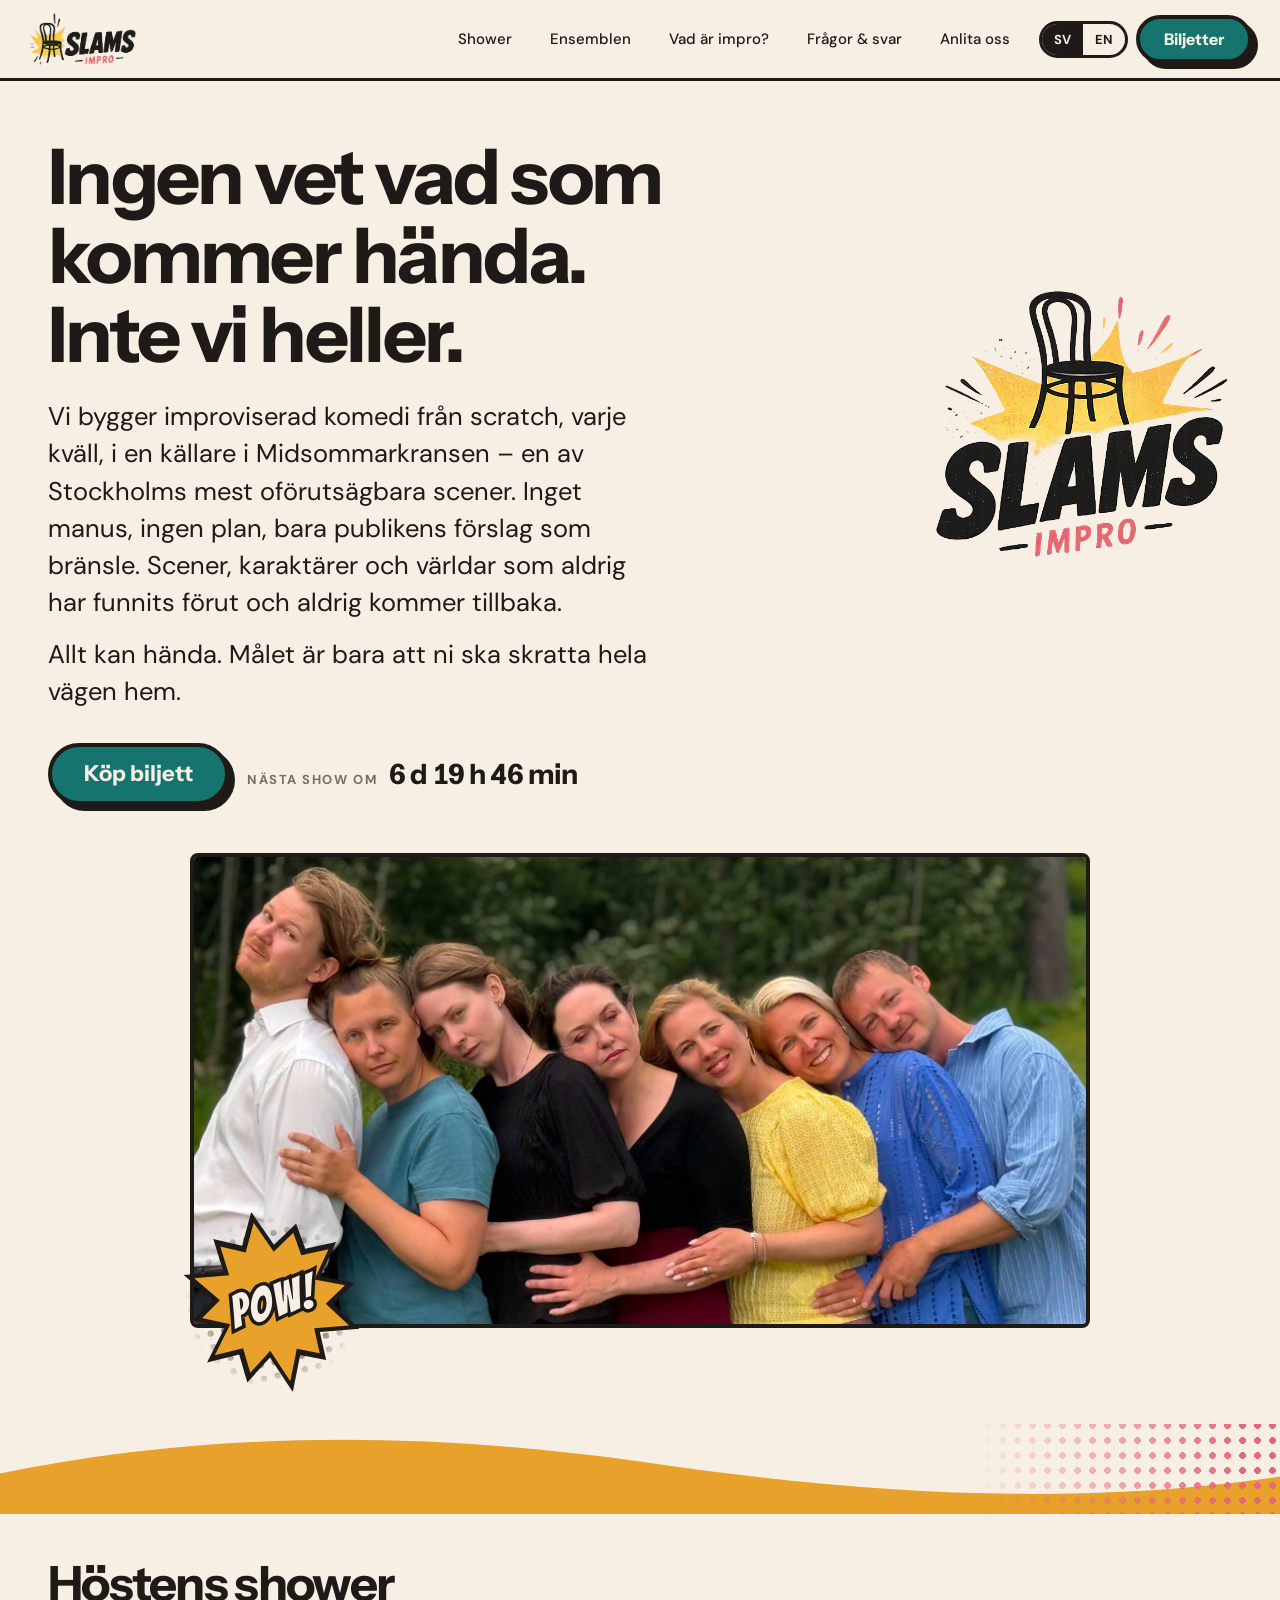
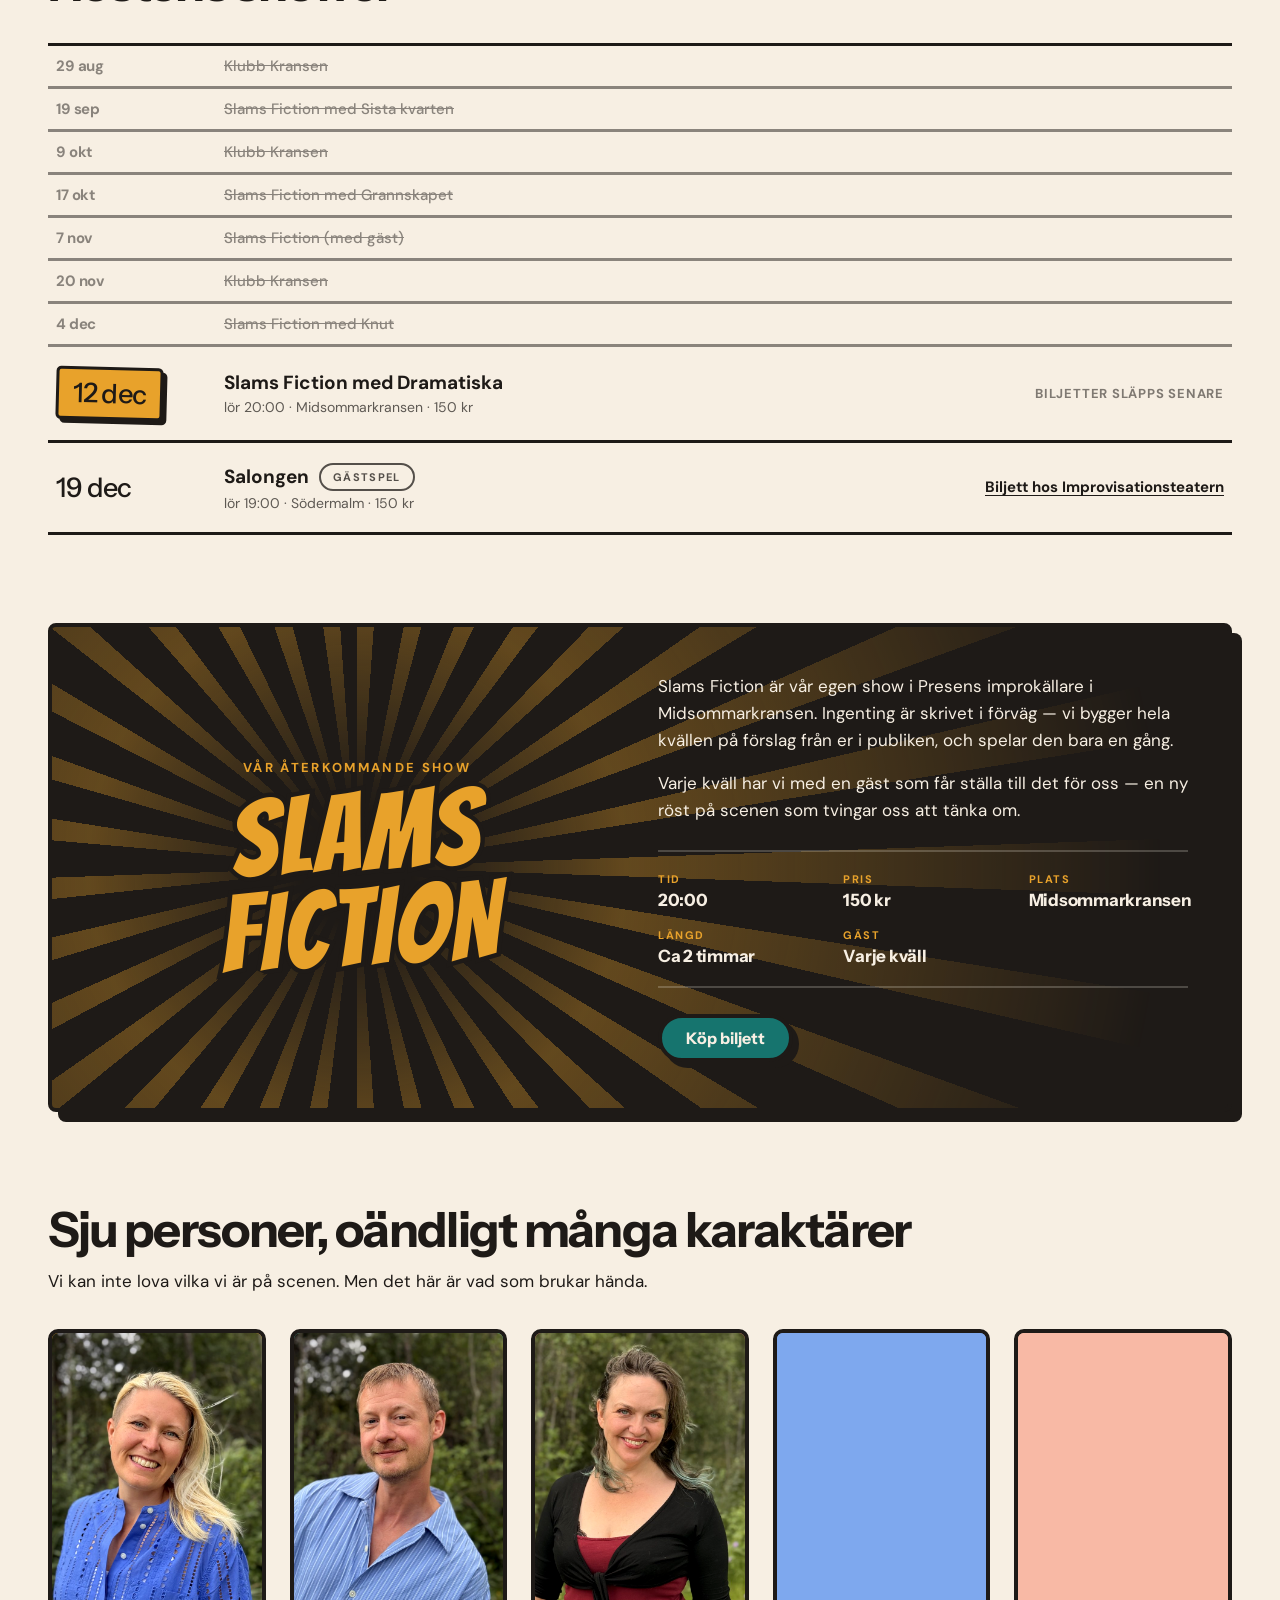
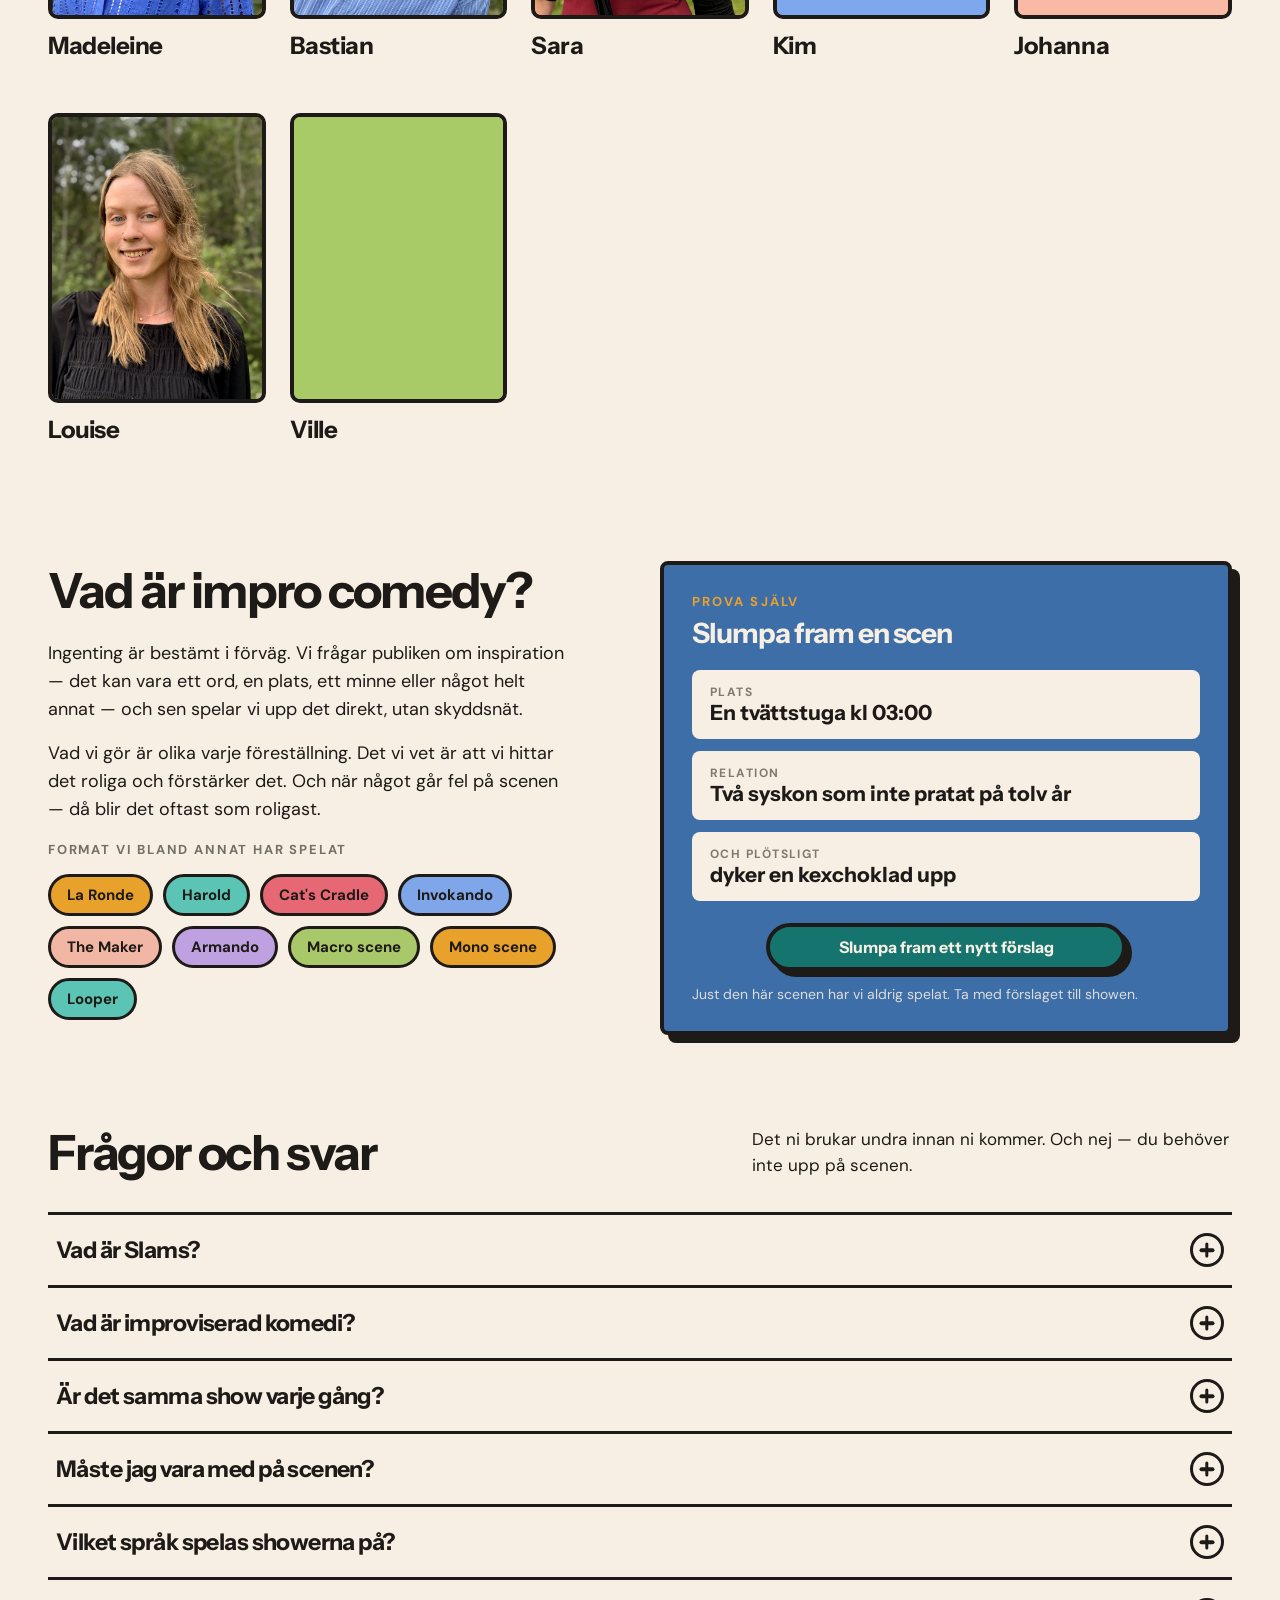
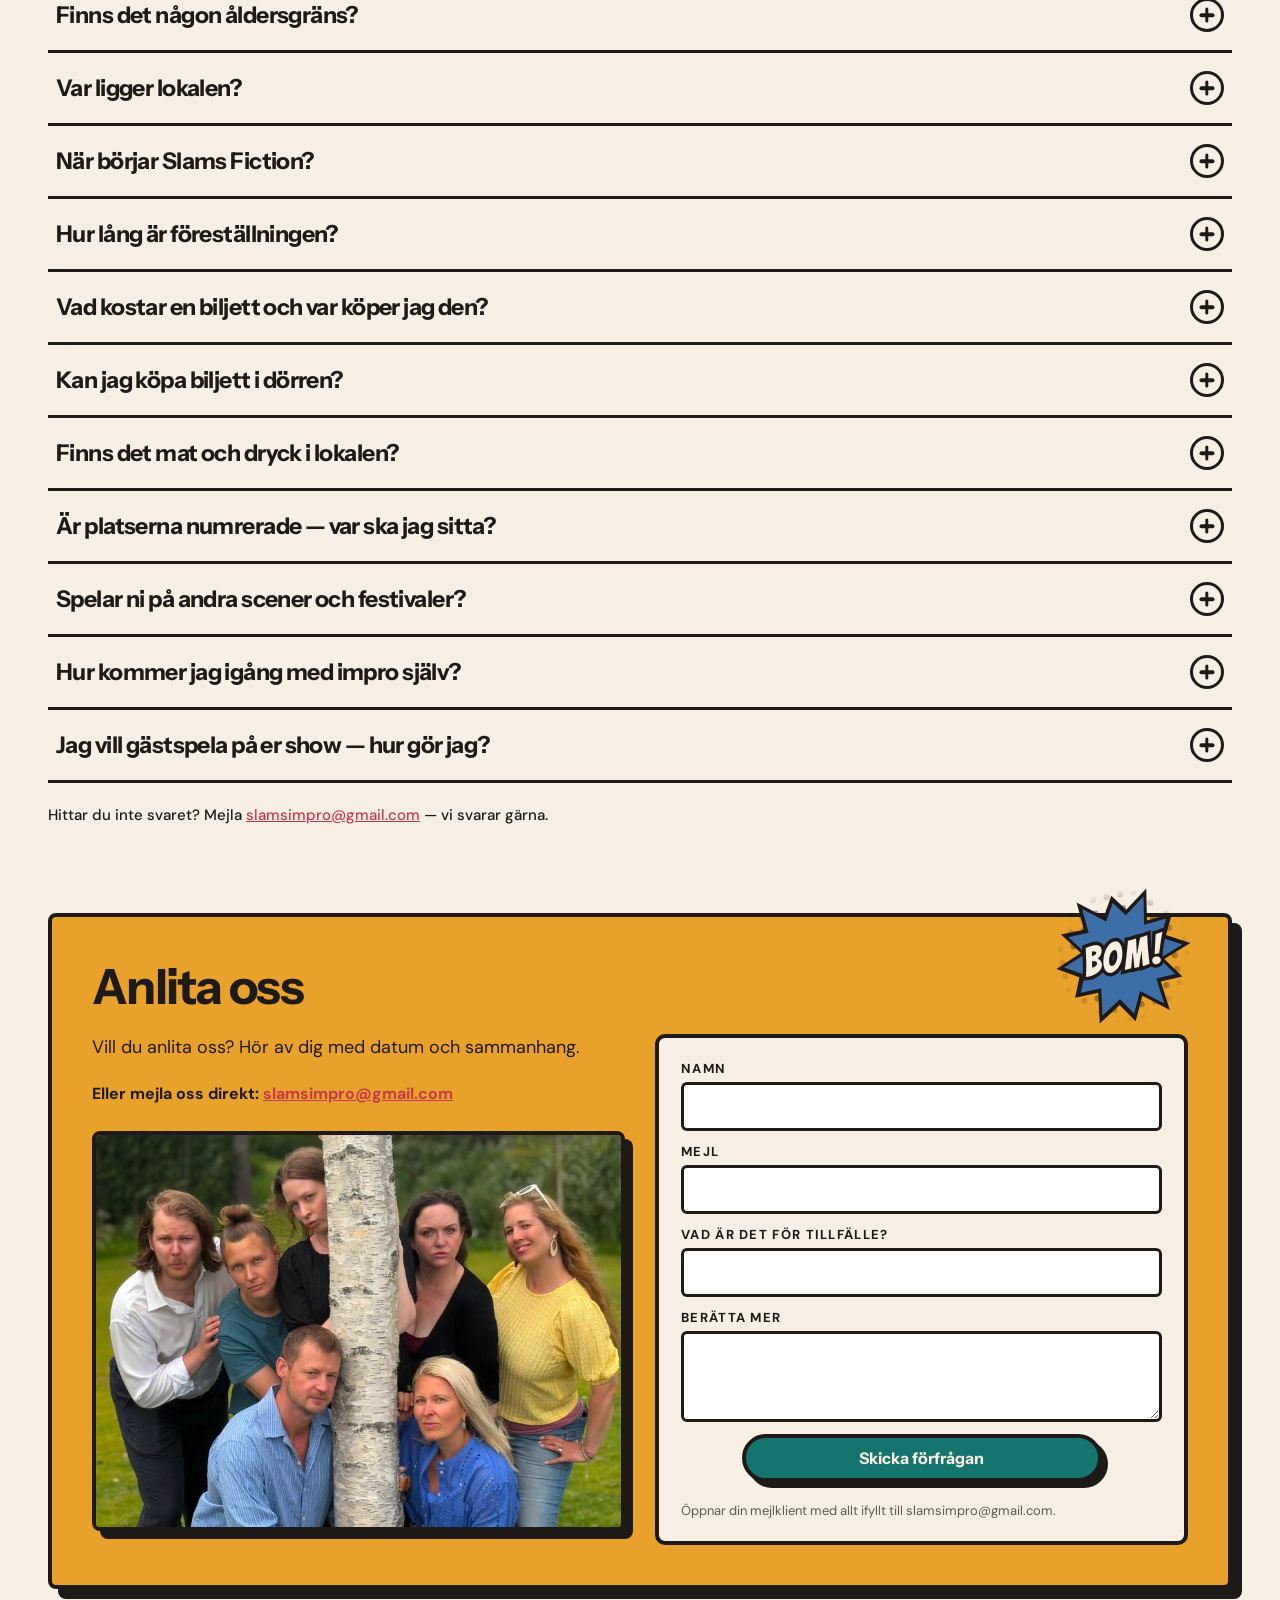
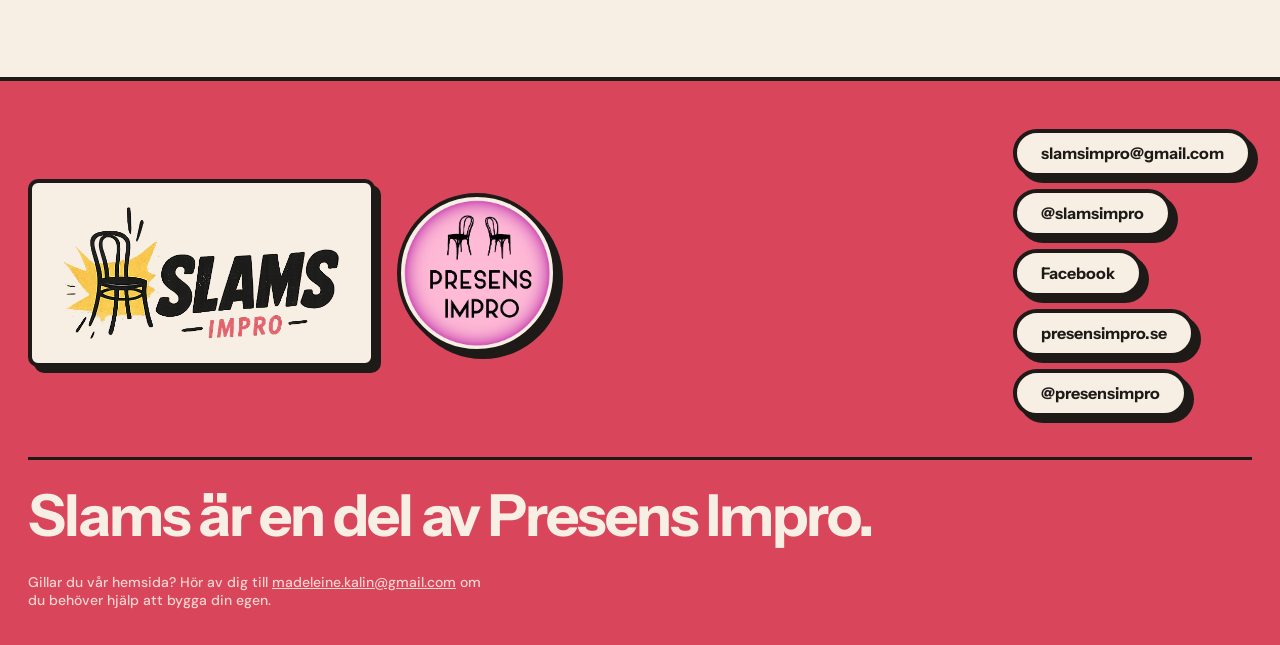
==== commit 19c9d713: "Ta bort datumraden i showlistan, gor hero-texten saljigare, lagg in Dramatiska som gast 12 december " ====
--- a/index.html
+++ b/index.html
@@ -98,7 +98,6 @@
   <section id="shows" class="shows" aria-labelledby="shows-heading">
     <div class="section-head">
       <h2 id="shows-heading" data-i18n="shows.title">Höstens shower</h2>
-      <p data-i18n="shows.lead">Datum i Midsommarkransen och på gästspel</p>
     </div>
 
     <ul class="show-list">
@@ -174,7 +173,7 @@
       <li class="show-item" data-show-index="7">
         <time class="show-date" datetime="2026-12-12T20:00">12 dec</time>
         <div class="show-info">
-          <span class="show-name">Slams Fiction (med gäst)</span>
+          <span class="show-name">Slams Fiction med Dramatiska</span>
           <span class="show-meta">lör 20:00 · Midsommarkransen · 150 kr</span>
         </div>
         <span class="show-soon" data-i18n="shows.soon">Biljetter släpps senare</span>
@@ -984,7 +983,7 @@
     },
     {
       "@type": "TheaterEvent",
-      "name": "Slams Fiction (med gäst)",
+      "name": "Slams Fiction med Dramatiska",
       "superEvent": { "@id": "https://slamsimpro.se/#slams-fiction" },
       "startDate": "2026-12-12T20:00:00+01:00",
       "endDate": "2026-12-12T22:00:00+01:00",
--- a/styles.css
+++ b/styles.css
@@ -1100,7 +1100,7 @@
      sits up by the date instead — still tappable, opened via the lightbox. */
   .guest-photo {
     position: absolute;
-    top: 0;
+    top: 8px;
     right: 0;
     width: 40px;
     height: 40px;
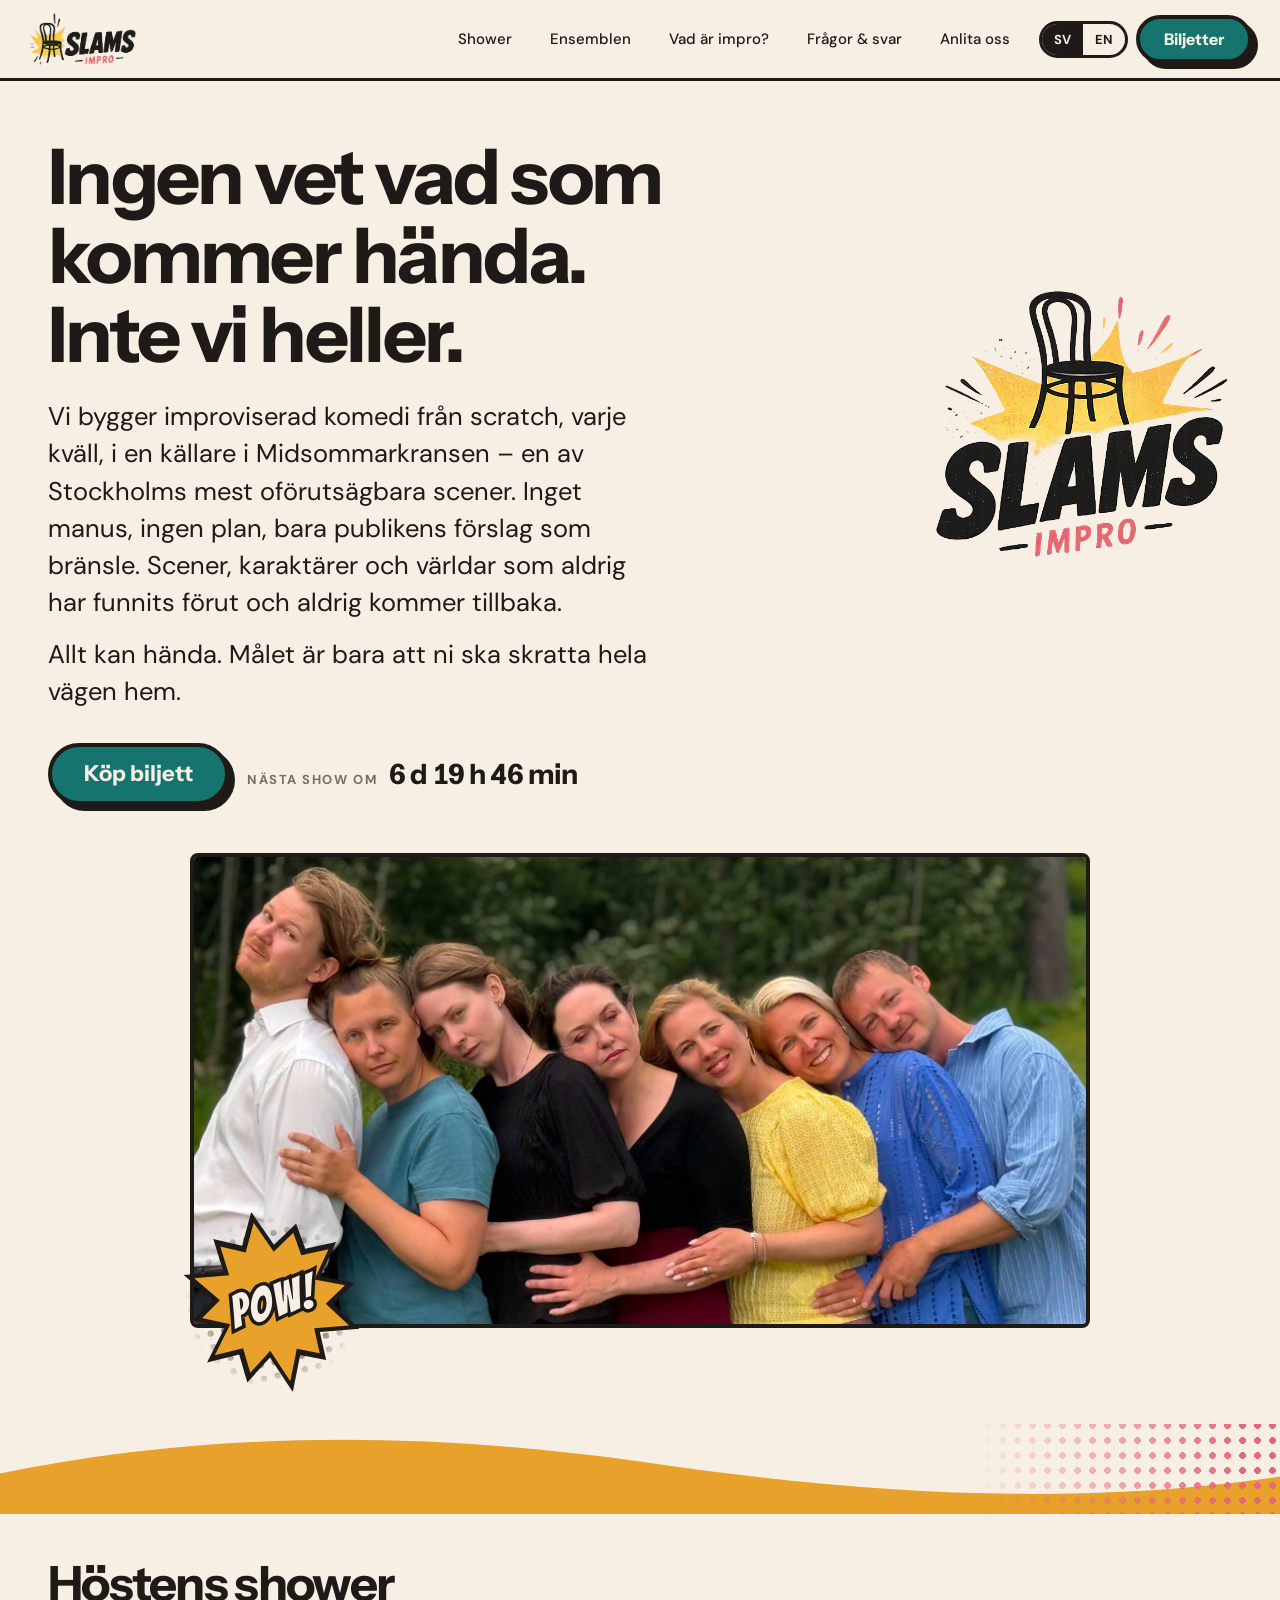
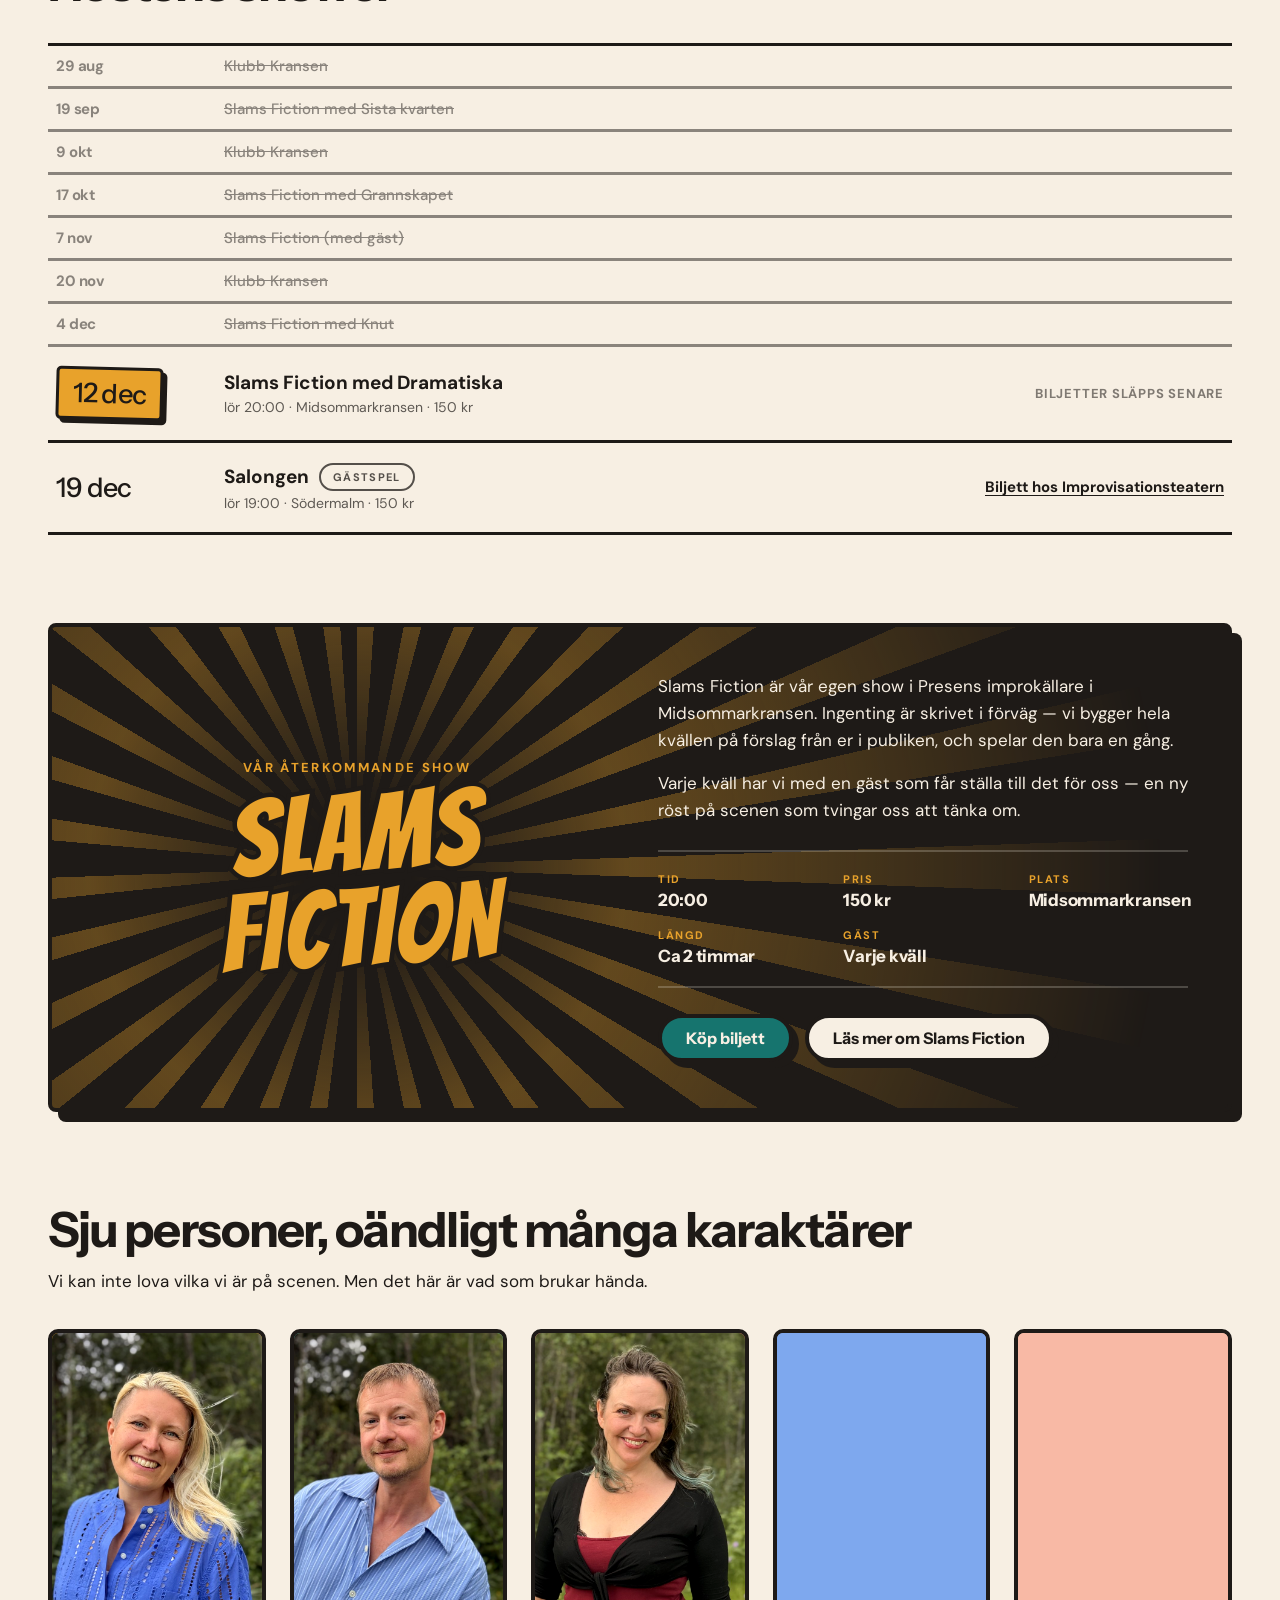
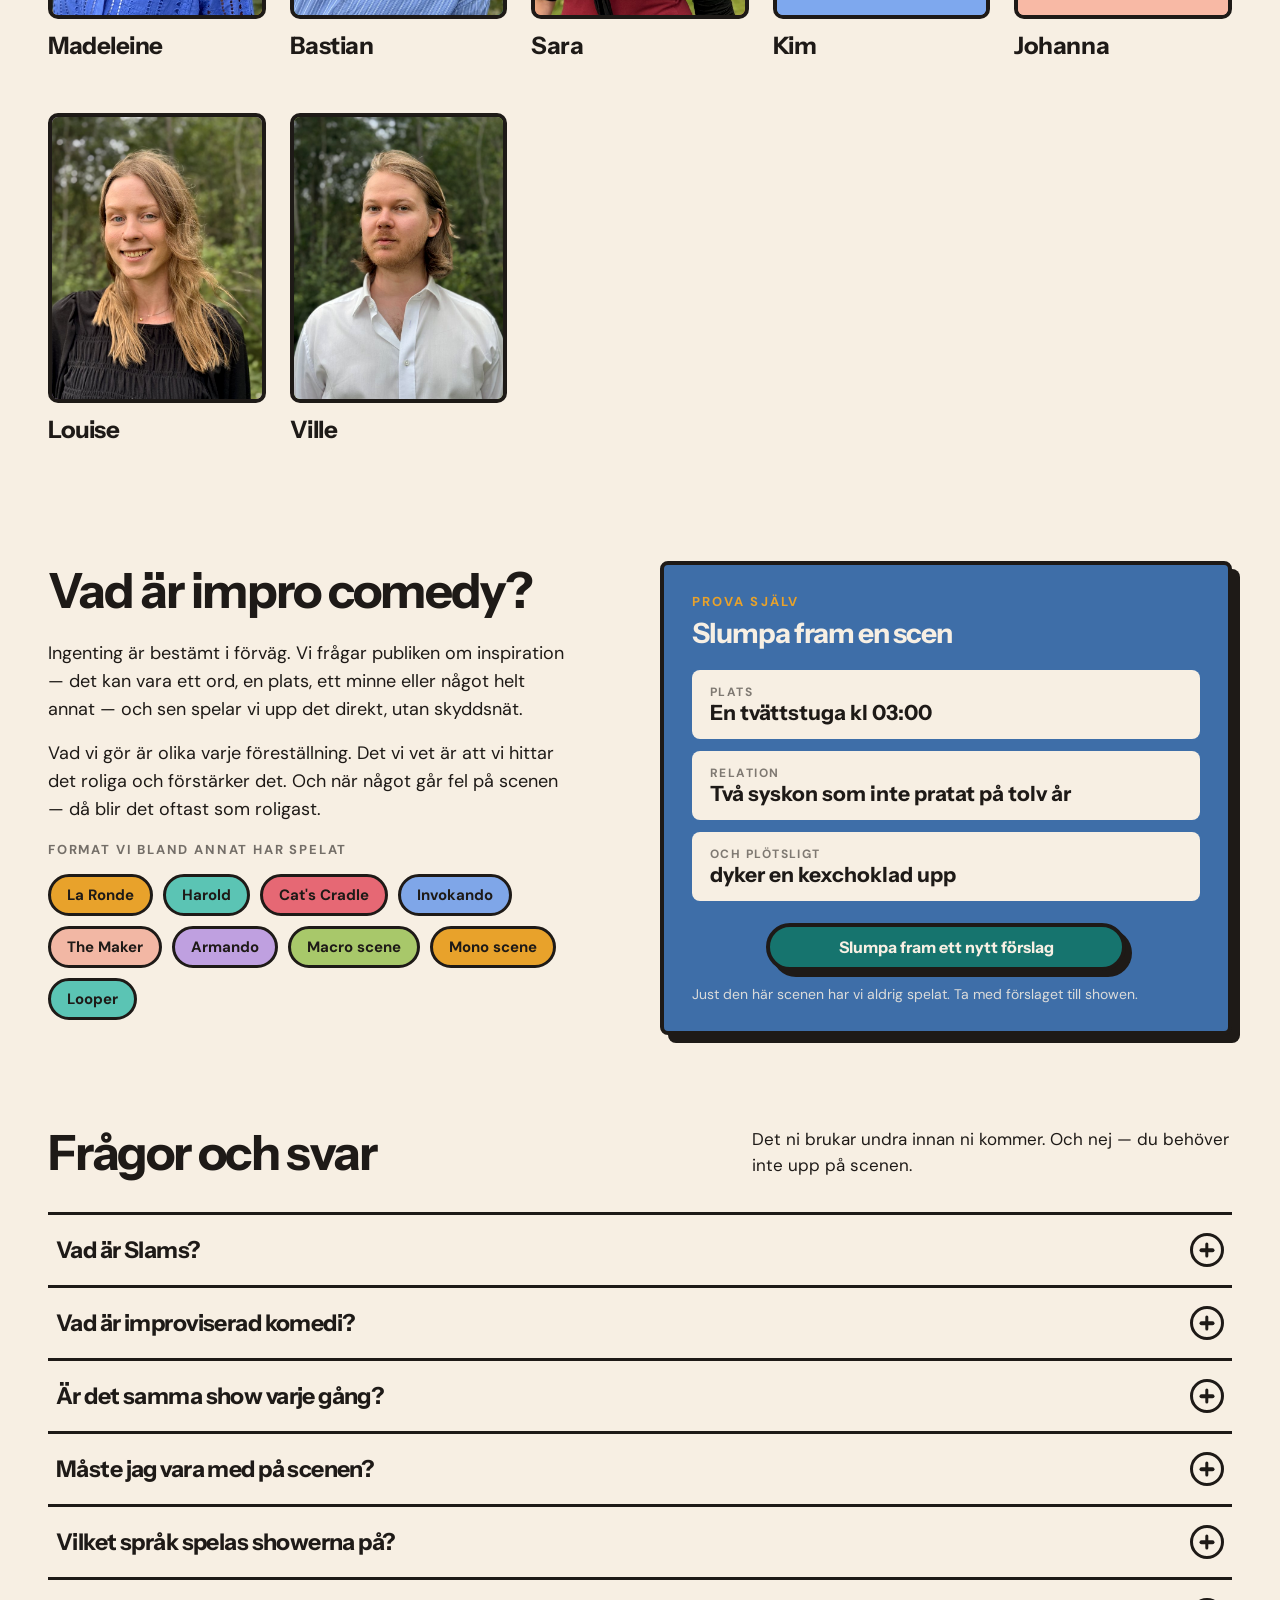
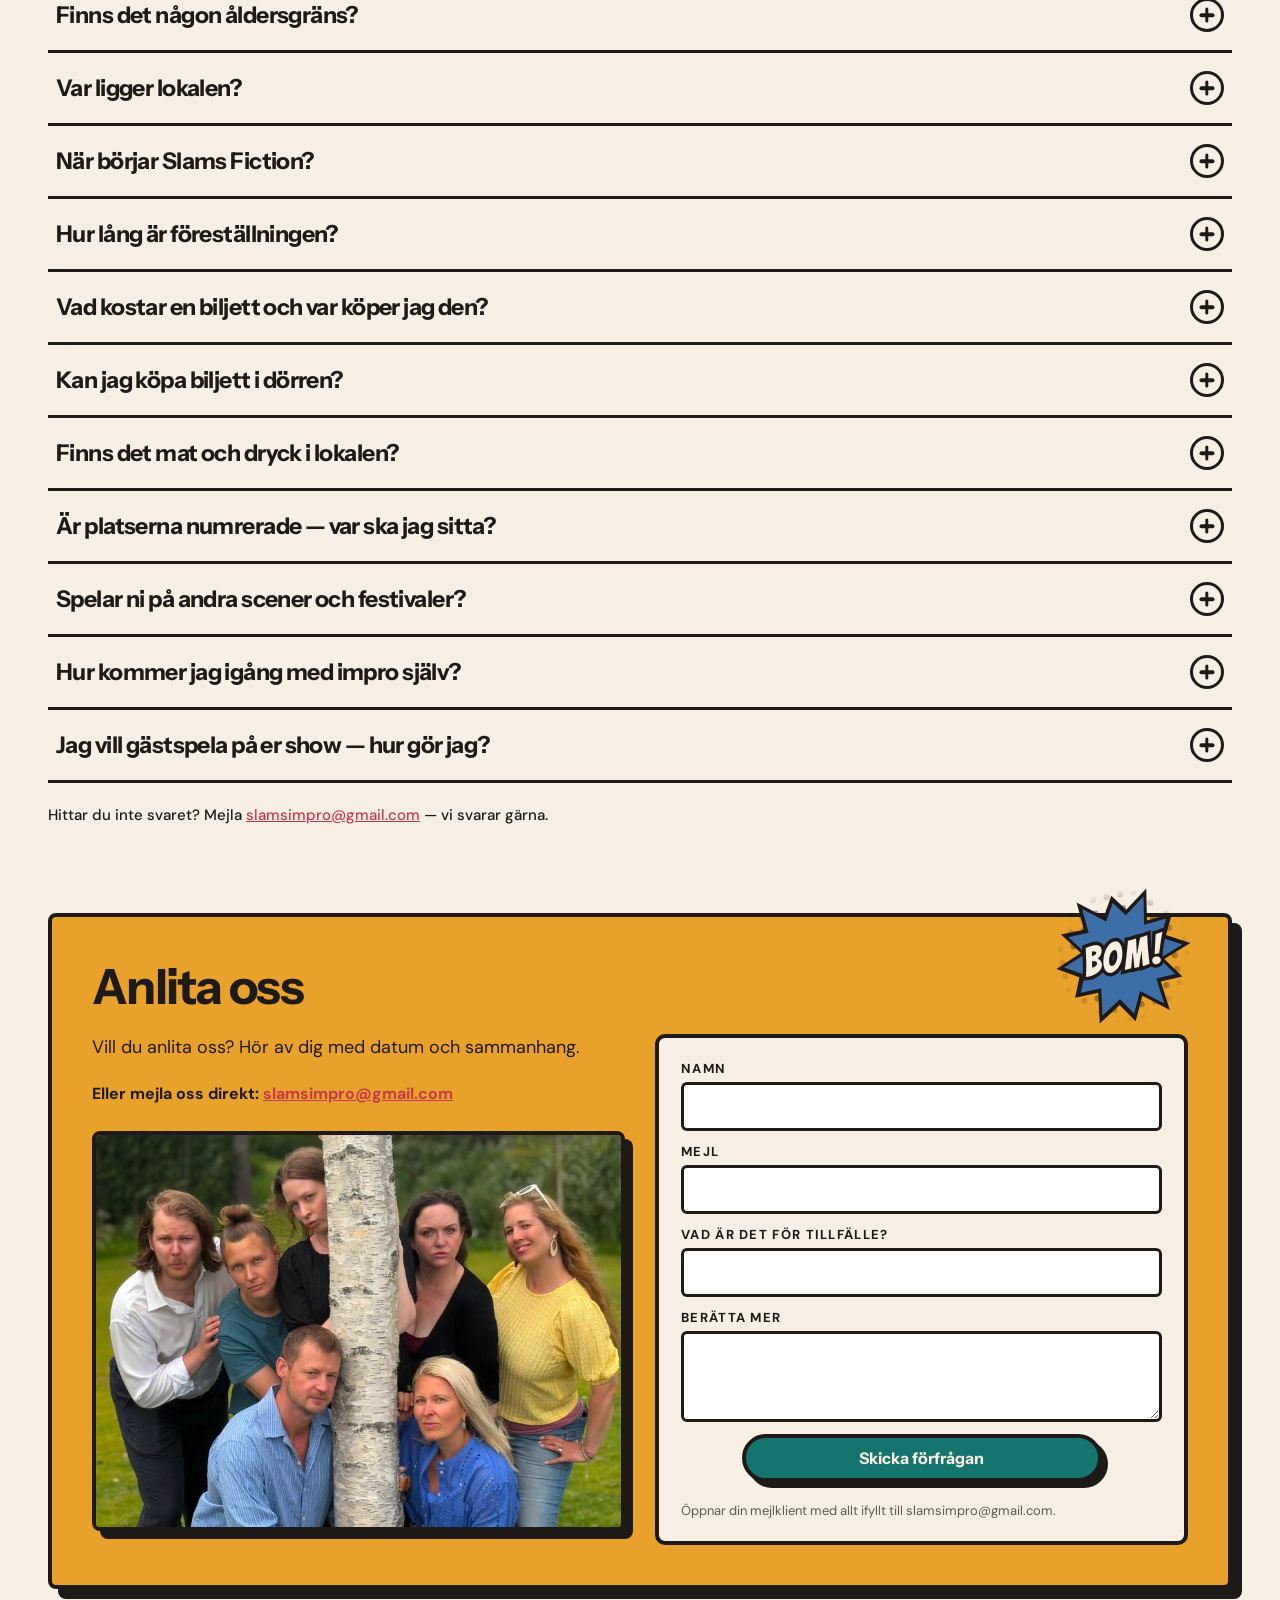
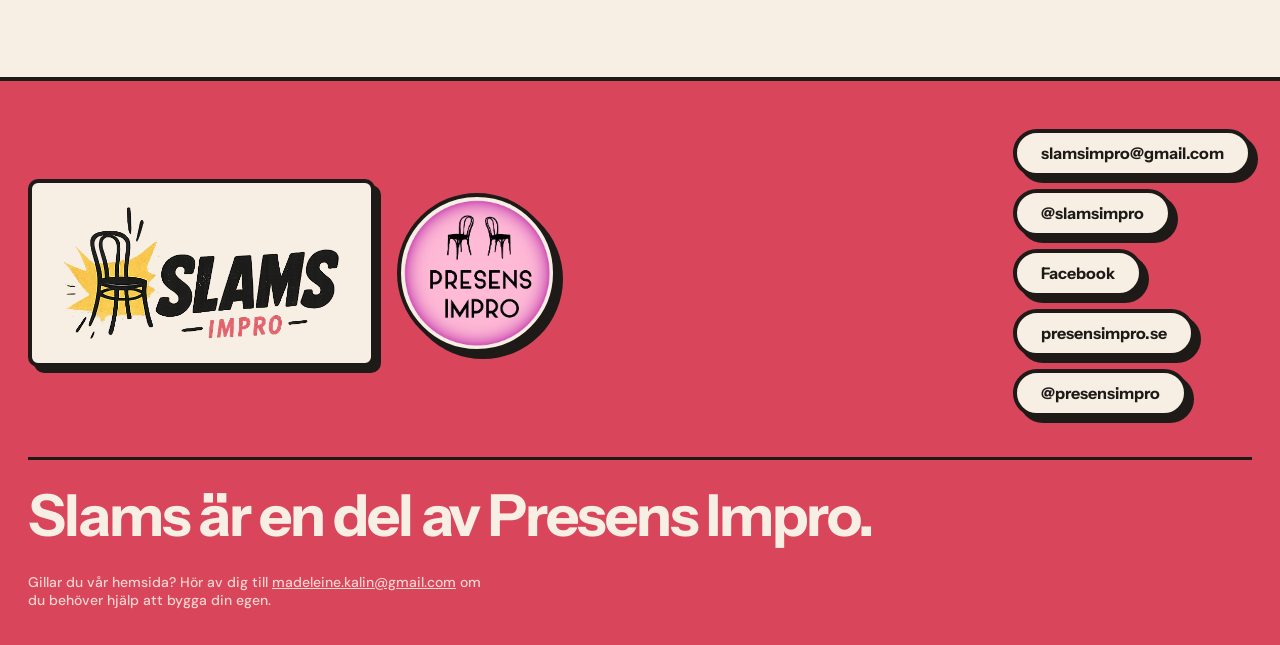
==== commit 44ec1223: "En kalla for showdatan, och Slams Fiction som egen sida - shows.js ar nu enda stallet en show beskri" ====
--- a/index.html
+++ b/index.html
@@ -23,7 +23,7 @@
 <link rel="stylesheet" href="assets/fonts/fonts.css">
 <link rel="stylesheet" href="styles.css">
 </head>
-<body>
+<body data-page="home">
 <a class="skip-link" href="#main-content">Hoppa till innehållet</a>
 
 <header class="site-header">
@@ -101,13 +101,19 @@
     </div>
 
     <ul class="show-list">
-      <li class="show-item show-item--past" data-show-index="0">
+      <!-- shows:start -->
+      <li class="show-item show-item--guest" data-show-date="2026-08-29">
         <time class="show-date" datetime="2026-08-29T20:00">29 aug</time>
         <div class="show-info">
-          <span class="show-name">Klubb Kransen</span>
+          <span class="show-name-row">
+            <span class="show-name">Klubb Kransen</span>
+            <span class="show-tag" data-i18n="shows.guestTag">Gästspel</span>
+          </span>
+          <span class="show-meta">lör 20:00 · Midsommarkransen · 120 kr</span>
         </div>
-      </li>
-      <li class="show-item" data-show-index="1">
+        <a class="show-link" href="https://presensimpro.culmas.io/show/W77OlIMh9rlFUS9PAHh3?from=component-api" target="_blank" rel="noopener" data-i18n-html="shows.buyPresens">Biljett hos Presens Impro<span class="visually-hidden"> (öppnas i ny flik)</span></a>
+      </li>
+      <li class="show-item" data-show-date="2026-09-19">
         <time class="show-date" datetime="2026-09-19T20:00">19 sep</time>
         <div class="show-info">
           <span class="show-name-row">
@@ -118,7 +124,7 @@
         </div>
         <a class="btn btn-ghost" href="https://presensimpro.culmas.io/show/uQ2tW2vODfqXUoJtY4xK?from=component-api" target="_blank" rel="noopener" data-i18n="shows.buy">Biljett</a>
       </li>
-      <li class="show-item show-item--guest" data-show-index="2">
+      <li class="show-item show-item--guest" data-show-date="2026-10-09">
         <time class="show-date" datetime="2026-10-09T20:00">9 okt</time>
         <div class="show-info">
           <span class="show-name-row">
@@ -129,7 +135,7 @@
         </div>
         <a class="show-link" href="https://presensimpro.culmas.io/show/lABPUiGDMRERrDl90GRx?from=component-api" target="_blank" rel="noopener" data-i18n-html="shows.buyPresens">Biljett hos Presens Impro<span class="visually-hidden"> (öppnas i ny flik)</span></a>
       </li>
-      <li class="show-item" data-show-index="3">
+      <li class="show-item" data-show-date="2026-10-17">
         <time class="show-date" datetime="2026-10-17T20:00">17 okt</time>
         <div class="show-info">
           <span class="show-name-row">
@@ -140,7 +146,7 @@
         </div>
         <a class="btn btn-ghost" href="https://presensimpro.culmas.io/show/zUeD4YuByn4zZOW4qAVI/?from=component-api" target="_blank" rel="noopener" data-i18n="shows.buy">Biljett</a>
       </li>
-      <li class="show-item" data-show-index="4">
+      <li class="show-item" data-show-date="2026-11-07">
         <time class="show-date" datetime="2026-11-07T20:00">7 nov</time>
         <div class="show-info">
           <span class="show-name">Slams Fiction (med gäst)</span>
@@ -148,7 +154,7 @@
         </div>
         <a class="btn btn-ghost" href="https://presensimpro.culmas.io/show/GNqfvDOK5xXIyrjXRh2C?from=component-api" target="_blank" rel="noopener" data-i18n="shows.buy">Biljett</a>
       </li>
-      <li class="show-item show-item--guest" data-show-index="5">
+      <li class="show-item show-item--guest" data-show-date="2026-11-20">
         <time class="show-date" datetime="2026-11-20T20:00">20 nov</time>
         <div class="show-info">
           <span class="show-name-row">
@@ -159,7 +165,7 @@
         </div>
         <a class="show-link" href="https://presensimpro.culmas.io/show/JRWmR4Ld0JbqAVb38WCA?from=component-api" target="_blank" rel="noopener" data-i18n-html="shows.buyPresens">Biljett hos Presens Impro<span class="visually-hidden"> (öppnas i ny flik)</span></a>
       </li>
-      <li class="show-item" data-show-index="6">
+      <li class="show-item" data-show-date="2026-12-04">
         <time class="show-date" datetime="2026-12-04T20:00">4 dec</time>
         <div class="show-info">
           <span class="show-name-row">
@@ -170,7 +176,7 @@
         </div>
         <span class="show-soon" data-i18n="shows.soon">Biljetter släpps senare</span>
       </li>
-      <li class="show-item" data-show-index="7">
+      <li class="show-item" data-show-date="2026-12-12">
         <time class="show-date" datetime="2026-12-12T20:00">12 dec</time>
         <div class="show-info">
           <span class="show-name">Slams Fiction med Dramatiska</span>
@@ -178,7 +184,7 @@
         </div>
         <span class="show-soon" data-i18n="shows.soon">Biljetter släpps senare</span>
       </li>
-      <li class="show-item show-item--guest" data-show-index="8">
+      <li class="show-item show-item--guest" data-show-date="2026-12-19">
         <time class="show-date" datetime="2026-12-19T19:00">19 dec</time>
         <div class="show-info">
           <span class="show-name-row">
@@ -189,6 +195,7 @@
         </div>
         <a class="show-link" href="https://improvisationsteater.se/utbud/salongen-varen-2026-pa-sondagar-kl-18/" target="_blank" rel="noopener" data-i18n-html="shows.buyGuest">Biljett hos Improvisationsteatern<span class="visually-hidden"> (öppnas i ny flik)</span></a>
       </li>
+<!-- shows:end -->
     </ul>
   </section>
 
@@ -227,7 +234,10 @@
           </div>
         </dl>
 
-        <a class="btn btn-primary" href="https://presensimpro.se/forestallningar/?#kransenshower" target="_blank" rel="noopener" data-i18n="fiction.cta">Köp biljett</a>
+        <div class="fiction-actions">
+          <a class="btn btn-primary" href="https://presensimpro.se/forestallningar/?#kransenshower" target="_blank" rel="noopener" data-i18n="fiction.cta">Köp biljett</a>
+          <a class="btn btn-ghost" href="slams-fiction/" data-i18n="fic.readMore">Läs mer om Slams Fiction</a>
+        </div>
       </div>
     </div>
   </section>
@@ -801,15 +811,16 @@
 }
 </script>
 
-<script type="application/ld+json">
+<!-- events:start -->
+<script type="application/ld+json" id="events-schema">
 {
   "@context": "https://schema.org",
   "@graph": [
     {
       "@type": "EventSeries",
-      "@id": "https://slamsimpro.se/#slams-fiction",
+      "@id": "https://slamsimpro.se/slams-fiction/#series",
       "name": "Slams Fiction",
-      "url": "https://slamsimpro.se/#fiction",
+      "url": "https://slamsimpro.se/slams-fiction/",
       "description": "Slams Fiction är Slams egen återkommande show i Presens improkällare i Midsommarkransen i Stockholm. Ingenting är skrivet i förväg — hela kvällen byggs på publikens förslag och spelas bara en gång. Varje föreställning har en inbjuden gäst. Start 20:00, cirka två timmar inklusive paus, biljett 150 kr.",
       "inLanguage": "sv",
       "eventAttendanceMode": "https://schema.org/OfflineEventAttendanceMode",
@@ -817,11 +828,28 @@
         "@type": "Place",
         "name": "Presens improkällare",
         "alternateName": "Presens improkällare i Midsommarkransen",
-        "address": { "@type": "PostalAddress", "streetAddress": "Tegelbruksvägen 28", "postalCode": "126 34", "addressLocality": "Hägersten", "addressCountry": "SE" }
-      },
-      "performer": { "@id": "https://slamsimpro.se/#slams" },
-      "organizer": { "@type": "Organization", "name": "Presens Impro", "url": "https://presensimpro.se/" },
-      "offers": { "@type": "Offer", "price": "150", "priceCurrency": "SEK", "url": "https://presensimpro.se/forestallningar/?#kransenshower" }
+        "address": {
+          "@type": "PostalAddress",
+          "streetAddress": "Tegelbruksvägen 28",
+          "postalCode": "126 34",
+          "addressLocality": "Hägersten",
+          "addressCountry": "SE"
+        }
+      },
+      "performer": {
+        "@id": "https://slamsimpro.se/#slams"
+      },
+      "organizer": {
+        "@type": "Organization",
+        "name": "Presens Impro",
+        "url": "https://presensimpro.se/"
+      },
+      "offers": {
+        "@type": "Offer",
+        "price": "150",
+        "priceCurrency": "SEK",
+        "url": "https://presensimpro.se/forestallningar/?#kransenshower"
+      }
     },
     {
       "@type": "TheaterEvent",
@@ -839,34 +867,58 @@
         "@type": "Place",
         "name": "Presens improkällare",
         "alternateName": "Presens improkällare i Midsommarkransen",
-        "address": { "@type": "PostalAddress", "streetAddress": "Tegelbruksvägen 28", "postalCode": "126 34", "addressLocality": "Hägersten", "addressCountry": "SE" }
-      },
-      "performer": { "@id": "https://slamsimpro.se/#slams" },
-      "organizer": { "@type": "Organization", "name": "Presens Impro", "url": "https://presensimpro.se/" },
-      "offers": { "@type": "Offer", "price": "120", "priceCurrency": "SEK", "url": "https://presensimpro.culmas.io/show/W77OlIMh9rlFUS9PAHh3?from=component-api", "availability": "https://schema.org/InStock", "validFrom": "2026-08-13", "category": "primary" }
+        "address": {
+          "@type": "PostalAddress",
+          "streetAddress": "Tegelbruksvägen 28",
+          "postalCode": "126 34",
+          "addressLocality": "Hägersten",
+          "addressCountry": "SE"
+        }
+      },
+      "performer": {
+        "@id": "https://slamsimpro.se/#slams"
+      },
+      "organizer": {
+        "@type": "Organization",
+        "name": "Presens Impro",
+        "url": "https://presensimpro.se/"
+      }
     },
     {
       "@type": "TheaterEvent",
       "name": "Slams Fiction med Sista kvarten",
-      "superEvent": { "@id": "https://slamsimpro.se/#slams-fiction" },
+      "superEvent": {
+        "@id": "https://slamsimpro.se/slams-fiction/#series"
+      },
       "startDate": "2026-09-19T20:00:00+02:00",
       "endDate": "2026-09-19T22:00:00+02:00",
       "doorTime": "2026-09-19T19:30:00+02:00",
       "eventStatus": "https://schema.org/EventScheduled",
       "eventAttendanceMode": "https://schema.org/OfflineEventAttendanceMode",
       "inLanguage": "sv",
-      "url": "https://slamsimpro.se/#shows",
+      "url": "https://slamsimpro.se/slams-fiction/",
       "image": "https://slamsimpro.se/assets/hero-ensemble.jpg",
       "description": "Slams Fiction — improviserad komedi med Slams och en inbjuden gäst i Presens improkällare i Midsommarkransen. Ingenting är förberett, allt byggs på publikens förslag. Cirka två timmar inklusive paus.",
       "location": {
         "@type": "Place",
         "name": "Presens improkällare",
         "alternateName": "Presens improkällare i Midsommarkransen",
-        "address": { "@type": "PostalAddress", "streetAddress": "Tegelbruksvägen 28", "postalCode": "126 34", "addressLocality": "Hägersten", "addressCountry": "SE" }
-      },
-      "performer": { "@id": "https://slamsimpro.se/#slams" },
-      "organizer": { "@type": "Organization", "name": "Presens Impro", "url": "https://presensimpro.se/" },
-      "offers": { "@type": "Offer", "price": "150", "priceCurrency": "SEK", "url": "https://presensimpro.culmas.io/show/uQ2tW2vODfqXUoJtY4xK?from=component-api", "availability": "https://schema.org/InStock", "validFrom": "2026-08-08", "category": "primary" }
+        "address": {
+          "@type": "PostalAddress",
+          "streetAddress": "Tegelbruksvägen 28",
+          "postalCode": "126 34",
+          "addressLocality": "Hägersten",
+          "addressCountry": "SE"
+        }
+      },
+      "performer": {
+        "@id": "https://slamsimpro.se/#slams"
+      },
+      "organizer": {
+        "@type": "Organization",
+        "name": "Presens Impro",
+        "url": "https://presensimpro.se/"
+      }
     },
     {
       "@type": "TheaterEvent",
@@ -884,57 +936,121 @@
         "@type": "Place",
         "name": "Presens improkällare",
         "alternateName": "Presens improkällare i Midsommarkransen",
-        "address": { "@type": "PostalAddress", "streetAddress": "Tegelbruksvägen 28", "postalCode": "126 34", "addressLocality": "Hägersten", "addressCountry": "SE" }
-      },
-      "performer": { "@id": "https://slamsimpro.se/#slams" },
-      "organizer": { "@type": "Organization", "name": "Presens Impro", "url": "https://presensimpro.se/" },
-      "offers": { "@type": "Offer", "price": "150", "priceCurrency": "SEK", "url": "https://presensimpro.culmas.io/show/lABPUiGDMRERrDl90GRx?from=component-api", "availability": "https://schema.org/InStock", "validFrom": "2026-08-13", "category": "primary" }
+        "address": {
+          "@type": "PostalAddress",
+          "streetAddress": "Tegelbruksvägen 28",
+          "postalCode": "126 34",
+          "addressLocality": "Hägersten",
+          "addressCountry": "SE"
+        }
+      },
+      "performer": {
+        "@id": "https://slamsimpro.se/#slams"
+      },
+      "organizer": {
+        "@type": "Organization",
+        "name": "Presens Impro",
+        "url": "https://presensimpro.se/"
+      },
+      "offers": {
+        "@type": "Offer",
+        "price": "150",
+        "priceCurrency": "SEK",
+        "url": "https://presensimpro.culmas.io/show/lABPUiGDMRERrDl90GRx?from=component-api",
+        "availability": "https://schema.org/InStock",
+        "validFrom": "2026-08-13",
+        "category": "primary"
+      }
     },
     {
       "@type": "TheaterEvent",
       "name": "Slams Fiction med Grannskapet",
-      "superEvent": { "@id": "https://slamsimpro.se/#slams-fiction" },
+      "superEvent": {
+        "@id": "https://slamsimpro.se/slams-fiction/#series"
+      },
       "startDate": "2026-10-17T20:00:00+02:00",
       "endDate": "2026-10-17T22:00:00+02:00",
       "doorTime": "2026-10-17T19:30:00+02:00",
       "eventStatus": "https://schema.org/EventScheduled",
       "eventAttendanceMode": "https://schema.org/OfflineEventAttendanceMode",
       "inLanguage": "sv",
-      "url": "https://slamsimpro.se/#shows",
+      "url": "https://slamsimpro.se/slams-fiction/",
       "image": "https://slamsimpro.se/assets/hero-ensemble.jpg",
       "description": "Slams Fiction — improviserad komedi med Slams och en inbjuden gäst i Presens improkällare i Midsommarkransen. Ingenting är förberett, allt byggs på publikens förslag. Cirka två timmar inklusive paus.",
       "location": {
         "@type": "Place",
         "name": "Presens improkällare",
         "alternateName": "Presens improkällare i Midsommarkransen",
-        "address": { "@type": "PostalAddress", "streetAddress": "Tegelbruksvägen 28", "postalCode": "126 34", "addressLocality": "Hägersten", "addressCountry": "SE" }
-      },
-      "performer": { "@id": "https://slamsimpro.se/#slams" },
-      "organizer": { "@type": "Organization", "name": "Presens Impro", "url": "https://presensimpro.se/" },
-      "offers": { "@type": "Offer", "price": "150", "priceCurrency": "SEK", "url": "https://presensimpro.culmas.io/show/zUeD4YuByn4zZOW4qAVI/?from=component-api", "availability": "https://schema.org/InStock", "validFrom": "2026-08-08", "category": "primary" }
+        "address": {
+          "@type": "PostalAddress",
+          "streetAddress": "Tegelbruksvägen 28",
+          "postalCode": "126 34",
+          "addressLocality": "Hägersten",
+          "addressCountry": "SE"
+        }
+      },
+      "performer": {
+        "@id": "https://slamsimpro.se/#slams"
+      },
+      "organizer": {
+        "@type": "Organization",
+        "name": "Presens Impro",
+        "url": "https://presensimpro.se/"
+      },
+      "offers": {
+        "@type": "Offer",
+        "price": "150",
+        "priceCurrency": "SEK",
+        "url": "https://presensimpro.culmas.io/show/zUeD4YuByn4zZOW4qAVI/?from=component-api",
+        "availability": "https://schema.org/InStock",
+        "validFrom": "2026-08-08",
+        "category": "primary"
+      }
     },
     {
       "@type": "TheaterEvent",
       "name": "Slams Fiction (med gäst)",
-      "superEvent": { "@id": "https://slamsimpro.se/#slams-fiction" },
+      "superEvent": {
+        "@id": "https://slamsimpro.se/slams-fiction/#series"
+      },
       "startDate": "2026-11-07T20:00:00+01:00",
       "endDate": "2026-11-07T22:00:00+01:00",
       "doorTime": "2026-11-07T19:30:00+01:00",
       "eventStatus": "https://schema.org/EventScheduled",
       "eventAttendanceMode": "https://schema.org/OfflineEventAttendanceMode",
       "inLanguage": "sv",
-      "url": "https://slamsimpro.se/#shows",
+      "url": "https://slamsimpro.se/slams-fiction/",
       "image": "https://slamsimpro.se/assets/hero-ensemble.jpg",
       "description": "Slams Fiction — improviserad komedi med Slams och en inbjuden gäst i Presens improkällare i Midsommarkransen. Ingenting är förberett, allt byggs på publikens förslag. Cirka två timmar inklusive paus.",
       "location": {
         "@type": "Place",
         "name": "Presens improkällare",
         "alternateName": "Presens improkällare i Midsommarkransen",
-        "address": { "@type": "PostalAddress", "streetAddress": "Tegelbruksvägen 28", "postalCode": "126 34", "addressLocality": "Hägersten", "addressCountry": "SE" }
-      },
-      "performer": { "@id": "https://slamsimpro.se/#slams" },
-      "organizer": { "@type": "Organization", "name": "Presens Impro", "url": "https://presensimpro.se/" },
-      "offers": { "@type": "Offer", "price": "150", "priceCurrency": "SEK", "url": "https://presensimpro.culmas.io/show/GNqfvDOK5xXIyrjXRh2C?from=component-api", "availability": "https://schema.org/InStock", "validFrom": "2026-08-08", "category": "primary" }
+        "address": {
+          "@type": "PostalAddress",
+          "streetAddress": "Tegelbruksvägen 28",
+          "postalCode": "126 34",
+          "addressLocality": "Hägersten",
+          "addressCountry": "SE"
+        }
+      },
+      "performer": {
+        "@id": "https://slamsimpro.se/#slams"
+      },
+      "organizer": {
+        "@type": "Organization",
+        "name": "Presens Impro",
+        "url": "https://presensimpro.se/"
+      },
+      "offers": {
+        "@type": "Offer",
+        "price": "150",
+        "priceCurrency": "SEK",
+        "url": "https://presensimpro.culmas.io/show/GNqfvDOK5xXIyrjXRh2C?from=component-api",
+        "availability": "https://schema.org/InStock",
+        "validFrom": "2026-08-08",
+        "category": "primary"
+      }
     },
     {
       "@type": "TheaterEvent",
@@ -952,57 +1068,117 @@
         "@type": "Place",
         "name": "Presens improkällare",
         "alternateName": "Presens improkällare i Midsommarkransen",
-        "address": { "@type": "PostalAddress", "streetAddress": "Tegelbruksvägen 28", "postalCode": "126 34", "addressLocality": "Hägersten", "addressCountry": "SE" }
-      },
-      "performer": { "@id": "https://slamsimpro.se/#slams" },
-      "organizer": { "@type": "Organization", "name": "Presens Impro", "url": "https://presensimpro.se/" },
-      "offers": { "@type": "Offer", "price": "150", "priceCurrency": "SEK", "url": "https://presensimpro.culmas.io/show/JRWmR4Ld0JbqAVb38WCA?from=component-api", "availability": "https://schema.org/InStock", "validFrom": "2026-08-08", "category": "primary" }
+        "address": {
+          "@type": "PostalAddress",
+          "streetAddress": "Tegelbruksvägen 28",
+          "postalCode": "126 34",
+          "addressLocality": "Hägersten",
+          "addressCountry": "SE"
+        }
+      },
+      "performer": {
+        "@id": "https://slamsimpro.se/#slams"
+      },
+      "organizer": {
+        "@type": "Organization",
+        "name": "Presens Impro",
+        "url": "https://presensimpro.se/"
+      },
+      "offers": {
+        "@type": "Offer",
+        "price": "150",
+        "priceCurrency": "SEK",
+        "url": "https://presensimpro.culmas.io/show/JRWmR4Ld0JbqAVb38WCA?from=component-api",
+        "availability": "https://schema.org/InStock",
+        "validFrom": "2026-08-08",
+        "category": "primary"
+      }
     },
     {
       "@type": "TheaterEvent",
       "name": "Slams Fiction med Knut",
-      "superEvent": { "@id": "https://slamsimpro.se/#slams-fiction" },
+      "superEvent": {
+        "@id": "https://slamsimpro.se/slams-fiction/#series"
+      },
       "startDate": "2026-12-04T20:00:00+01:00",
       "endDate": "2026-12-04T22:00:00+01:00",
       "doorTime": "2026-12-04T19:30:00+01:00",
       "eventStatus": "https://schema.org/EventScheduled",
       "eventAttendanceMode": "https://schema.org/OfflineEventAttendanceMode",
       "inLanguage": "sv",
-      "url": "https://slamsimpro.se/#shows",
+      "url": "https://slamsimpro.se/slams-fiction/",
       "image": "https://slamsimpro.se/assets/hero-ensemble.jpg",
       "description": "Slams Fiction — improviserad komedi med Slams och en inbjuden gäst i Presens improkällare i Midsommarkransen. Ingenting är förberett, allt byggs på publikens förslag. Cirka två timmar inklusive paus.",
       "location": {
         "@type": "Place",
         "name": "Presens improkällare",
         "alternateName": "Presens improkällare i Midsommarkransen",
-        "address": { "@type": "PostalAddress", "streetAddress": "Tegelbruksvägen 28", "postalCode": "126 34", "addressLocality": "Hägersten", "addressCountry": "SE" }
-      },
-      "performer": { "@id": "https://slamsimpro.se/#slams" },
-      "organizer": { "@type": "Organization", "name": "Presens Impro", "url": "https://presensimpro.se/" },
-      "offers": { "@type": "Offer", "price": "150", "priceCurrency": "SEK", "url": "https://presensimpro.se/forestallningar/?#kransenshower", "availability": "https://schema.org/PreOrder", "category": "primary" }
+        "address": {
+          "@type": "PostalAddress",
+          "streetAddress": "Tegelbruksvägen 28",
+          "postalCode": "126 34",
+          "addressLocality": "Hägersten",
+          "addressCountry": "SE"
+        }
+      },
+      "performer": {
+        "@id": "https://slamsimpro.se/#slams"
+      },
+      "organizer": {
+        "@type": "Organization",
+        "name": "Presens Impro",
+        "url": "https://presensimpro.se/"
+      },
+      "offers": {
+        "@type": "Offer",
+        "price": "150",
+        "priceCurrency": "SEK",
+        "url": "https://presensimpro.se/forestallningar/?#kransenshower",
+        "availability": "https://schema.org/PreOrder"
+      }
     },
     {
       "@type": "TheaterEvent",
       "name": "Slams Fiction med Dramatiska",
-      "superEvent": { "@id": "https://slamsimpro.se/#slams-fiction" },
+      "superEvent": {
+        "@id": "https://slamsimpro.se/slams-fiction/#series"
+      },
       "startDate": "2026-12-12T20:00:00+01:00",
       "endDate": "2026-12-12T22:00:00+01:00",
       "doorTime": "2026-12-12T19:30:00+01:00",
       "eventStatus": "https://schema.org/EventScheduled",
       "eventAttendanceMode": "https://schema.org/OfflineEventAttendanceMode",
       "inLanguage": "sv",
-      "url": "https://slamsimpro.se/#shows",
+      "url": "https://slamsimpro.se/slams-fiction/",
       "image": "https://slamsimpro.se/assets/hero-ensemble.jpg",
       "description": "Slams Fiction — improviserad komedi med Slams och en inbjuden gäst i Presens improkällare i Midsommarkransen. Ingenting är förberett, allt byggs på publikens förslag. Cirka två timmar inklusive paus.",
       "location": {
         "@type": "Place",
         "name": "Presens improkällare",
         "alternateName": "Presens improkällare i Midsommarkransen",
-        "address": { "@type": "PostalAddress", "streetAddress": "Tegelbruksvägen 28", "postalCode": "126 34", "addressLocality": "Hägersten", "addressCountry": "SE" }
-      },
-      "performer": { "@id": "https://slamsimpro.se/#slams" },
-      "organizer": { "@type": "Organization", "name": "Presens Impro", "url": "https://presensimpro.se/" },
-      "offers": { "@type": "Offer", "price": "150", "priceCurrency": "SEK", "url": "https://presensimpro.se/forestallningar/?#kransenshower", "availability": "https://schema.org/PreOrder", "category": "primary" }
+        "address": {
+          "@type": "PostalAddress",
+          "streetAddress": "Tegelbruksvägen 28",
+          "postalCode": "126 34",
+          "addressLocality": "Hägersten",
+          "addressCountry": "SE"
+        }
+      },
+      "performer": {
+        "@id": "https://slamsimpro.se/#slams"
+      },
+      "organizer": {
+        "@type": "Organization",
+        "name": "Presens Impro",
+        "url": "https://presensimpro.se/"
+      },
+      "offers": {
+        "@type": "Offer",
+        "price": "150",
+        "priceCurrency": "SEK",
+        "url": "https://presensimpro.se/forestallningar/?#kransenshower",
+        "availability": "https://schema.org/PreOrder"
+      }
     },
     {
       "@type": "TheaterEvent",
@@ -1013,21 +1189,39 @@
       "eventStatus": "https://schema.org/EventScheduled",
       "eventAttendanceMode": "https://schema.org/OfflineEventAttendanceMode",
       "inLanguage": "sv",
-      "url": "https://improvisationsteater.se/utbud/salongen-varen-2026-pa-sondagar-kl-18/",
+      "url": "https://slamsimpro.se/#shows",
       "image": "https://slamsimpro.se/assets/hero-ensemble.jpg",
       "description": "Slams gästspelar i Salongen på Södermalm i Stockholm. Detta är inte en Slams Fiction-föreställning utan ett gästspel hos Stockholms Improvisationsteater.",
       "location": {
         "@type": "Place",
         "name": "Salongen, Södermalm",
-        "address": { "@type": "PostalAddress", "addressLocality": "Stockholm", "addressCountry": "SE" }
-      },
-      "performer": { "@id": "https://slamsimpro.se/#slams" },
-      "organizer": { "@type": "Organization", "name": "Stockholms Improvisationsteater", "url": "https://improvisationsteater.se/" },
-      "offers": { "@type": "Offer", "price": "150", "priceCurrency": "SEK", "url": "https://improvisationsteater.se/utbud/salongen-varen-2026-pa-sondagar-kl-18/", "availability": "https://schema.org/InStock" }
+        "address": {
+          "@type": "PostalAddress",
+          "addressLocality": "Stockholm",
+          "addressCountry": "SE"
+        }
+      },
+      "performer": {
+        "@id": "https://slamsimpro.se/#slams"
+      },
+      "organizer": {
+        "@type": "Organization",
+        "name": "Stockholms Improvisationsteater",
+        "url": "https://improvisationsteater.se/"
+      },
+      "offers": {
+        "@type": "Offer",
+        "price": "150",
+        "priceCurrency": "SEK",
+        "url": "https://improvisationsteater.se/utbud/salongen-varen-2026-pa-sondagar-kl-18/",
+        "availability": "https://schema.org/InStock",
+        "category": "primary"
+      }
     }
   ]
 }
 </script>
+<!-- events:end -->
 
 <div class="guest-lightbox" id="guest-lightbox" hidden>
   <div class="guest-lightbox-frame">
@@ -1036,6 +1230,7 @@
   </div>
 </div>
 
+<script src="shows.js"></script>
 <script src="script.js"></script>
 </body>
 </html>
--- a/styles.css
+++ b/styles.css
@@ -1133,3 +1133,114 @@
   .footer-presens-logo { width: 104px; }
   .footer-logos { gap: 16px; }
 }
+
+/* =========================================================================
+   Undersidor (/slams-fiction/)
+   Samma byggklossar som startsidan, men satt för löpande text: smalare
+   mätt, och de delade .fiction-facts får ink-kantlinjer i stället för de
+   cream-färgade som bara syns mot den mörka panelen på startsidan.
+   ========================================================================= */
+
+.breadcrumb {
+  max-width: 1240px;
+  margin: 0 auto;
+  padding: 18px 28px 0;
+  font-size: 13px;
+  letter-spacing: 0.04em;
+}
+.breadcrumb ol {
+  display: flex;
+  flex-wrap: wrap;
+  gap: 8px;
+  margin: 0;
+  padding: 0;
+  list-style: none;
+}
+.breadcrumb li + li::before {
+  content: "›";
+  margin-right: 8px;
+  opacity: 0.45;
+}
+.breadcrumb [aria-current] { opacity: 0.55; }
+
+.page-hero { padding-top: 26px; }
+.page-hero .kicker {
+  margin: 0 0 10px;
+  font-size: 13px;
+  font-weight: 700;
+  letter-spacing: 0.18em;
+  text-transform: uppercase;
+  color: var(--amber);
+}
+.page-hero h1 {
+  font-size: clamp(32px, 5.4vw, 62px);
+  max-width: 18ch;
+  margin: 0 0 18px;
+}
+.page-hero .lead { max-width: 62ch; }
+.page-hero .lead p {
+  font-size: 18px;
+  line-height: 1.55;
+  margin: 0 0 14px;
+  text-wrap: pretty;
+}
+.page-hero-actions {
+  display: flex;
+  flex-wrap: wrap;
+  align-items: center;
+  gap: 18px;
+  margin: 30px 0 0;
+}
+
+.prose {
+  max-width: 1240px;
+  margin: 0 auto;
+  padding: 10px 28px 0;
+}
+.prose h2 {
+  font-size: clamp(26px, 3.2vw, 40px);
+  max-width: 24ch;
+  margin: 56px 0 16px;
+}
+.prose > p {
+  max-width: 68ch;
+  font-size: 17px;
+  line-height: 1.65;
+  margin: 0 0 16px;
+  text-wrap: pretty;
+}
+/* Showlistan på undersidan ligger i löptexten och behöver luft omkring sig. */
+.prose .show-list { margin: 26px 0 0; }
+
+/* Bredare kolumner än på startsidans panel: här står posterna på en bred yta,
+   och "Midsommarkransen" gick annars in i kolumnen bredvid. */
+.prose .fiction-facts {
+  max-width: 68ch;
+  grid-template-columns: repeat(auto-fit, minmax(160px, 1fr));
+  border-top-color: rgba(30, 26, 23, 0.18);
+  border-bottom-color: rgba(30, 26, 23, 0.18);
+}
+.prose .fiction-facts dd { overflow-wrap: break-word; }
+
+.prose-cta { margin: 34px 0 0; }
+.prose-more {
+  max-width: 68ch;
+  margin: 28px 0 0;
+  font-size: 15px;
+  line-height: 1.6;
+  opacity: 0.8;
+}
+
+/* Startsidans Slams Fiction-panel: köpknapp + länk till undersidan. */
+.fiction-actions {
+  display: flex;
+  flex-wrap: wrap;
+  gap: 12px;
+}
+
+@media (max-width: 760px) {
+  .breadcrumb { padding: 14px 20px 0; }
+  .prose { padding: 8px 20px 0; }
+  .prose h2 { margin-top: 42px; }
+  .page-hero-actions { gap: 14px; }
+}
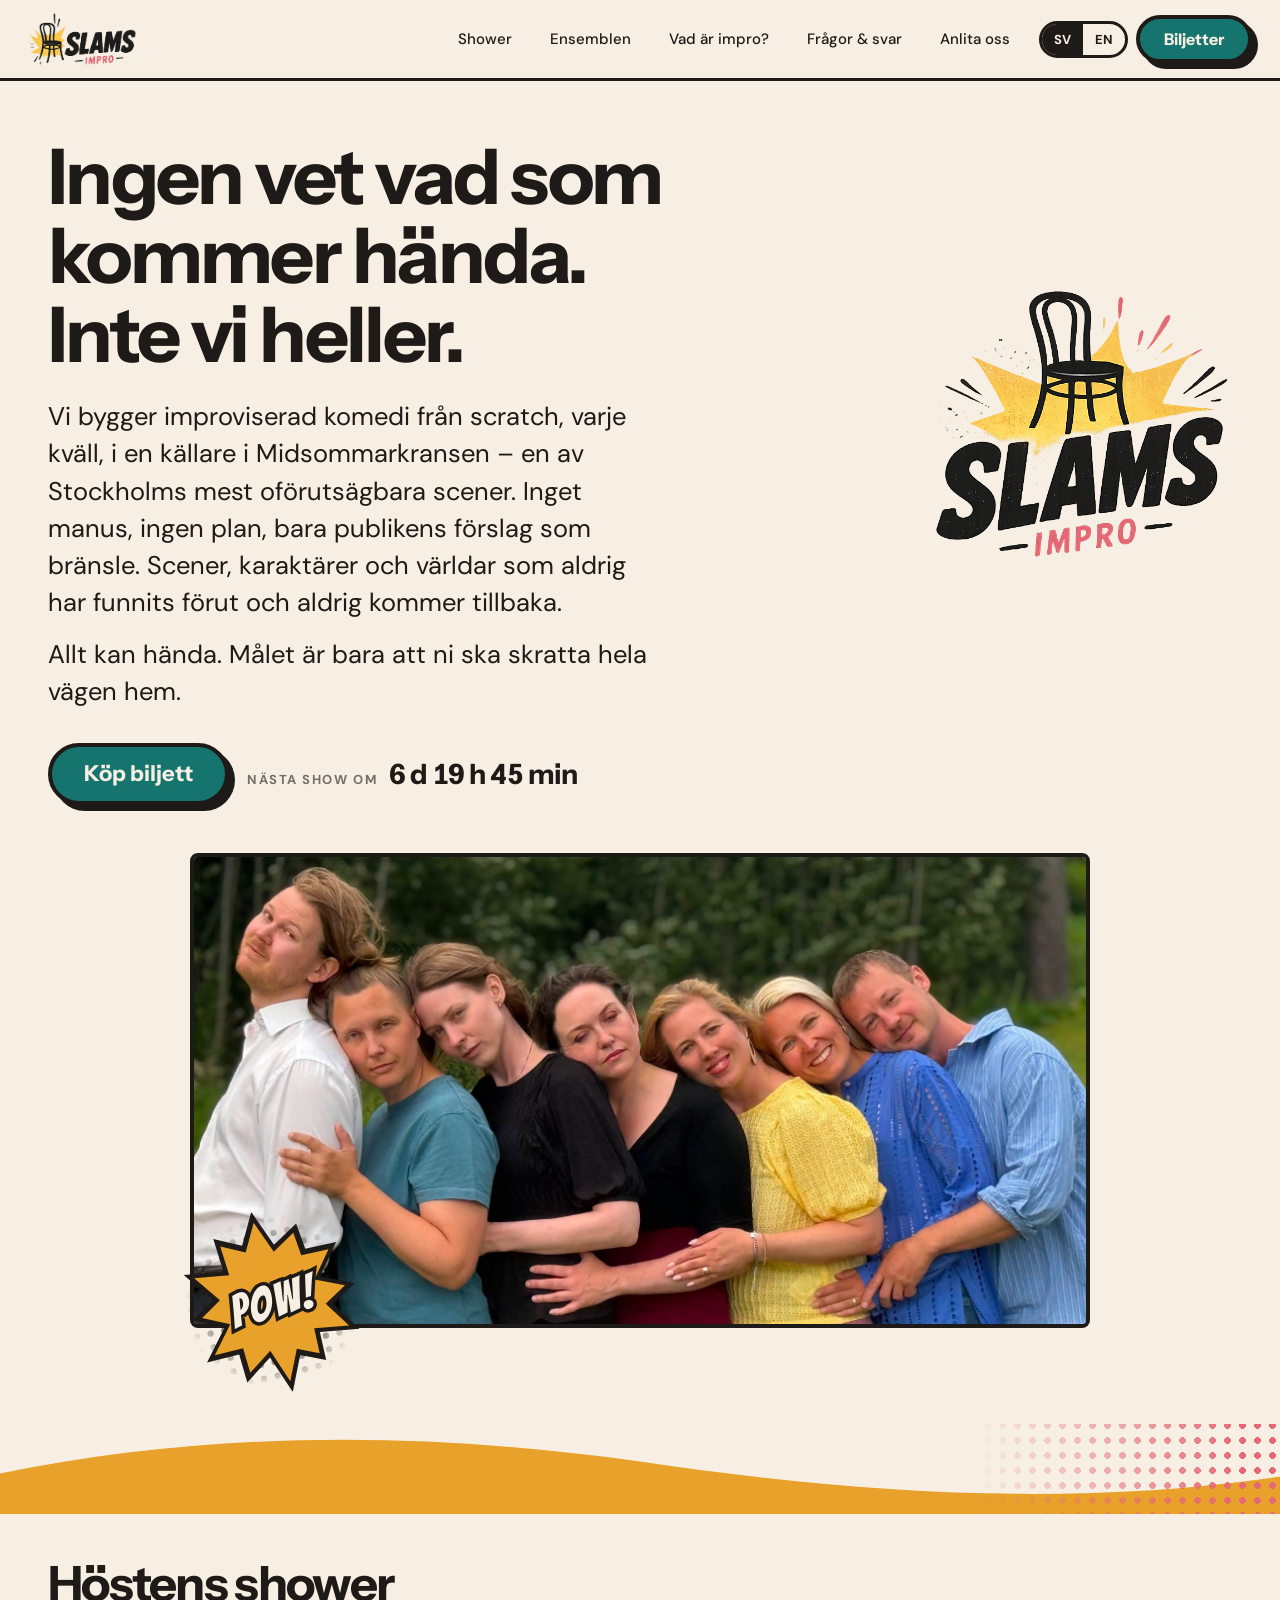
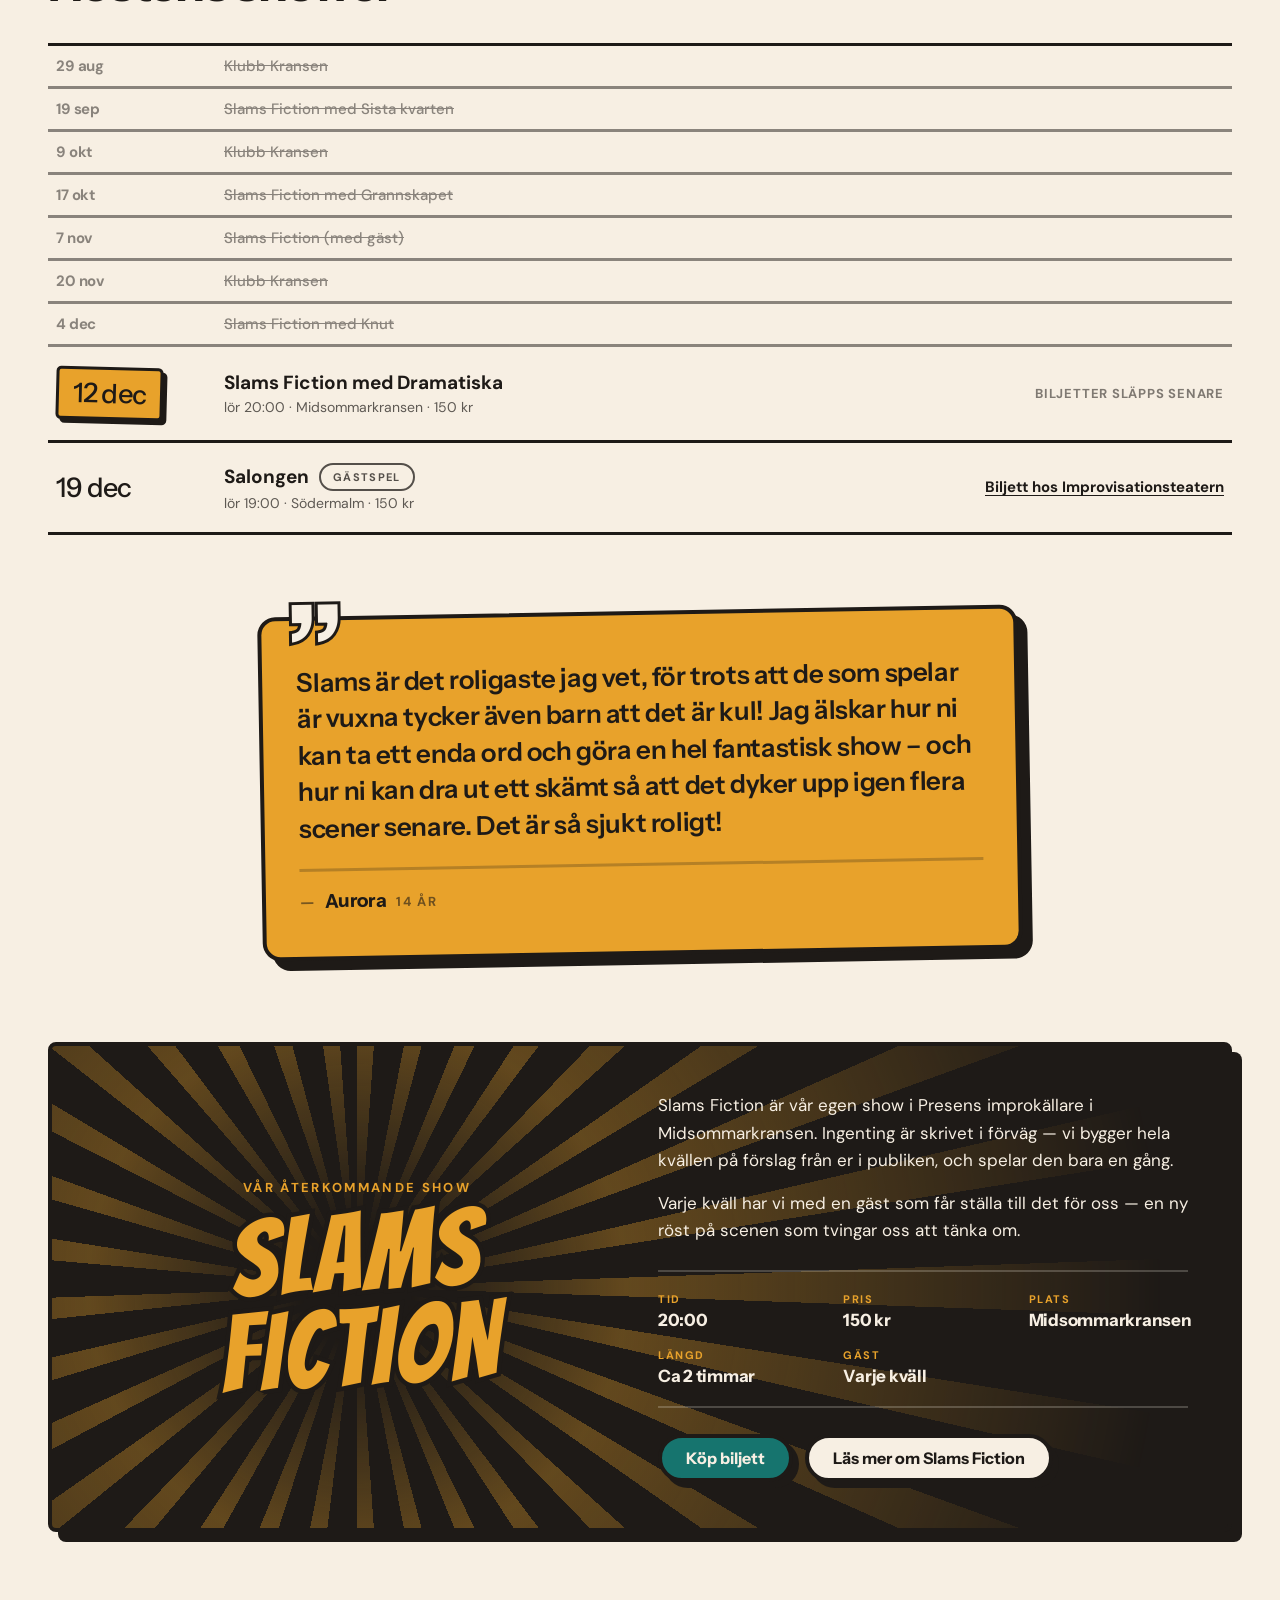
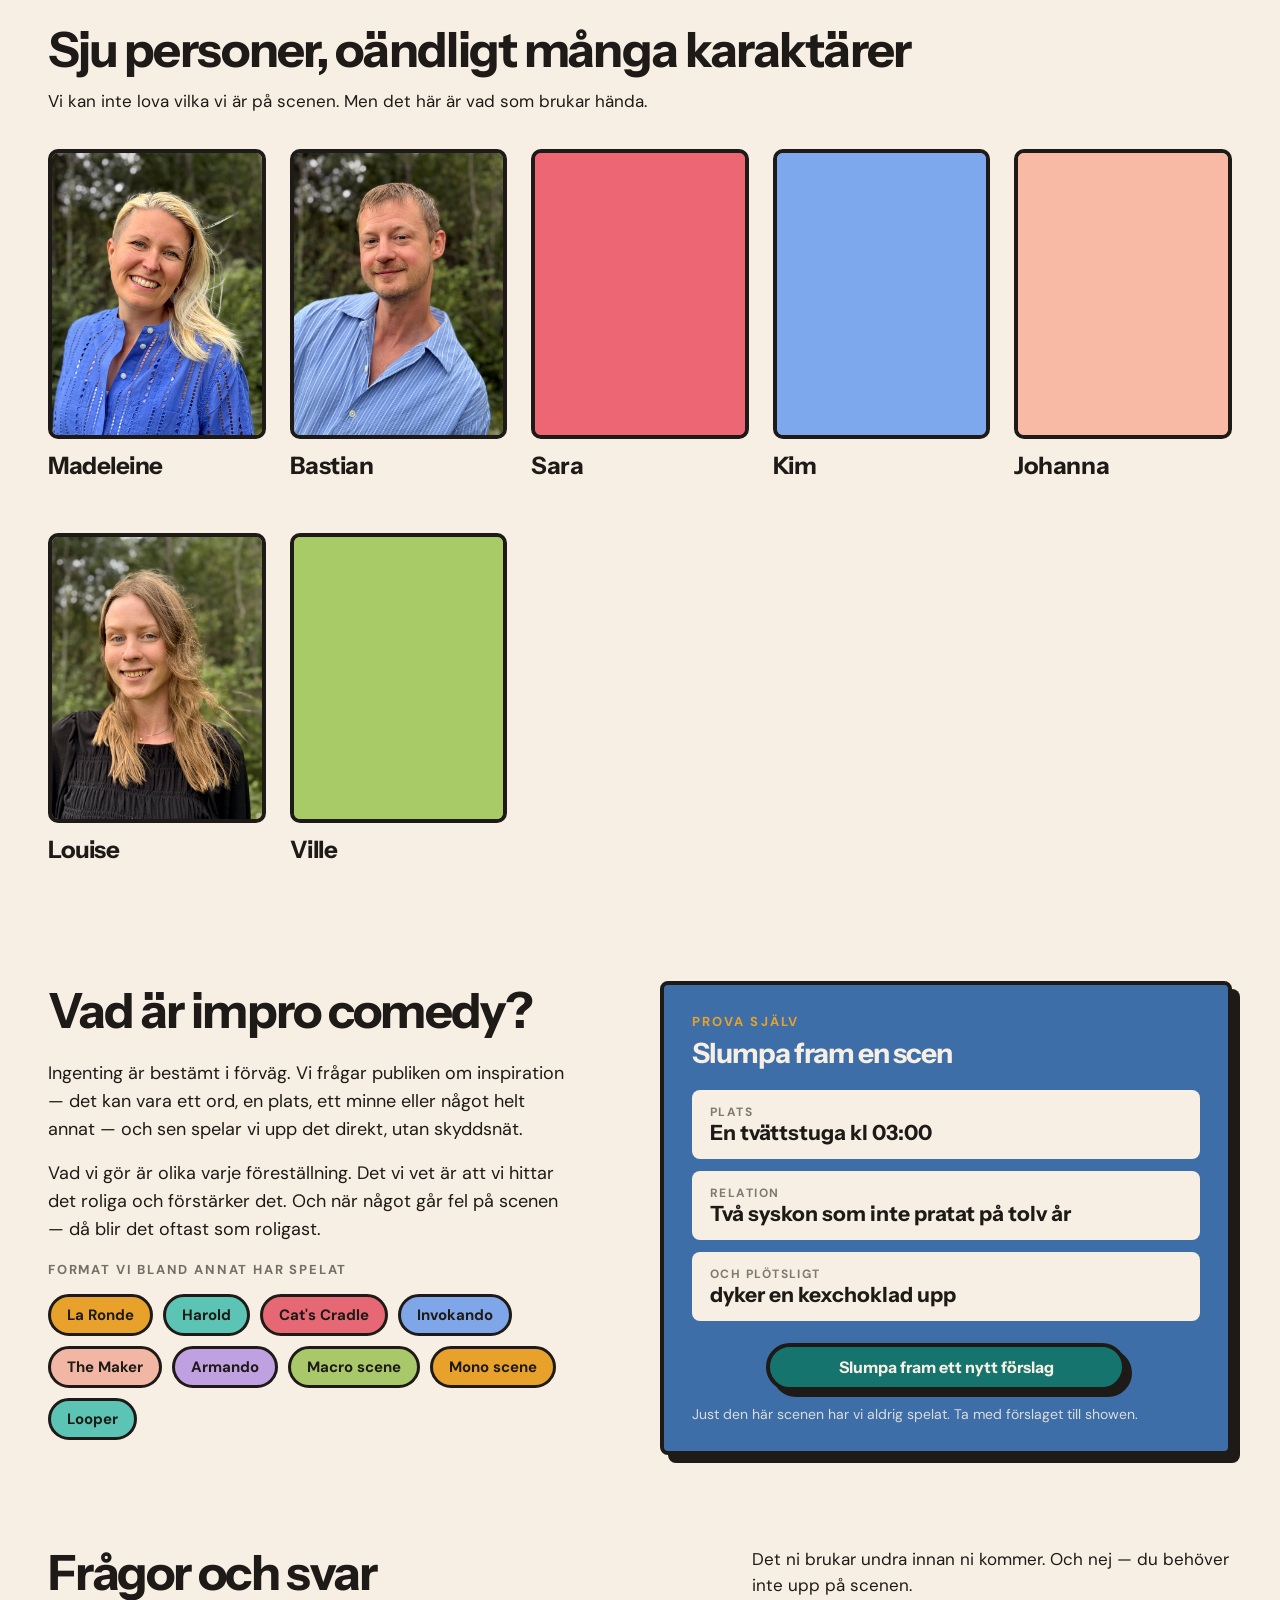
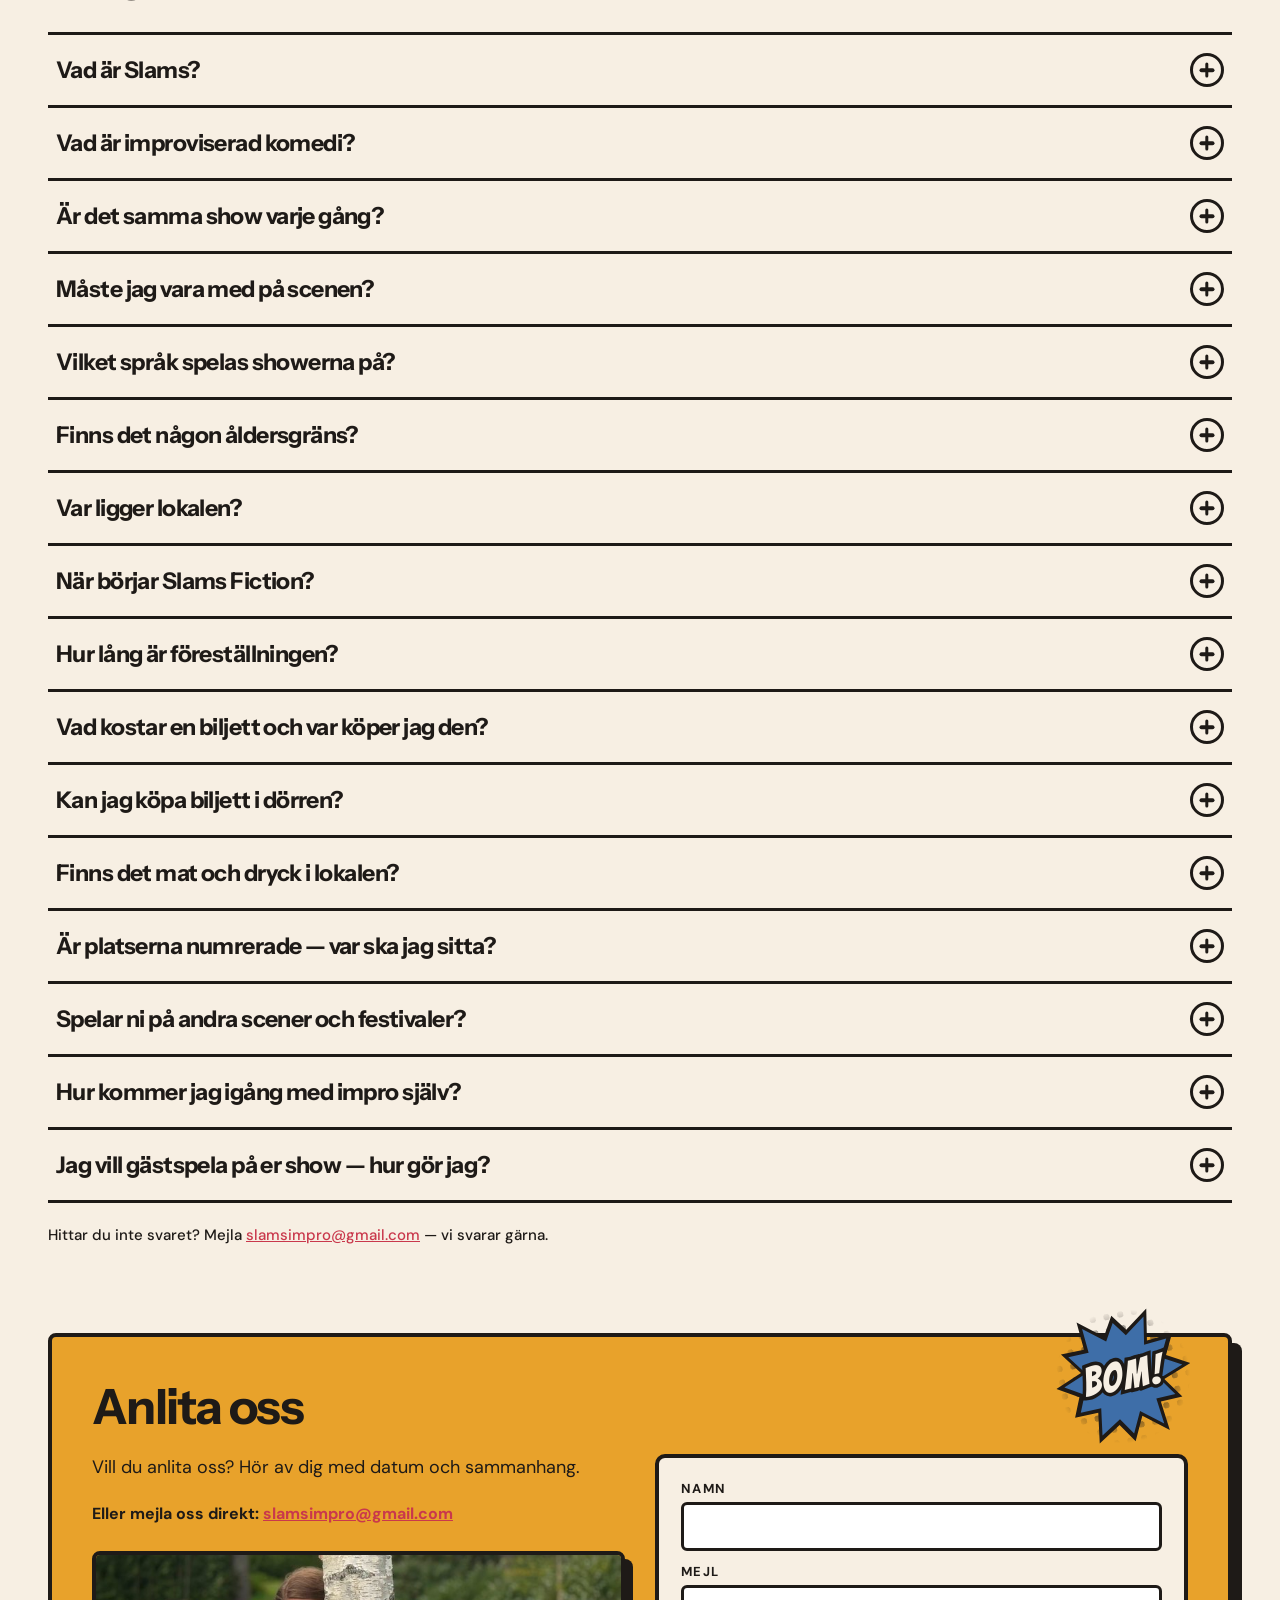
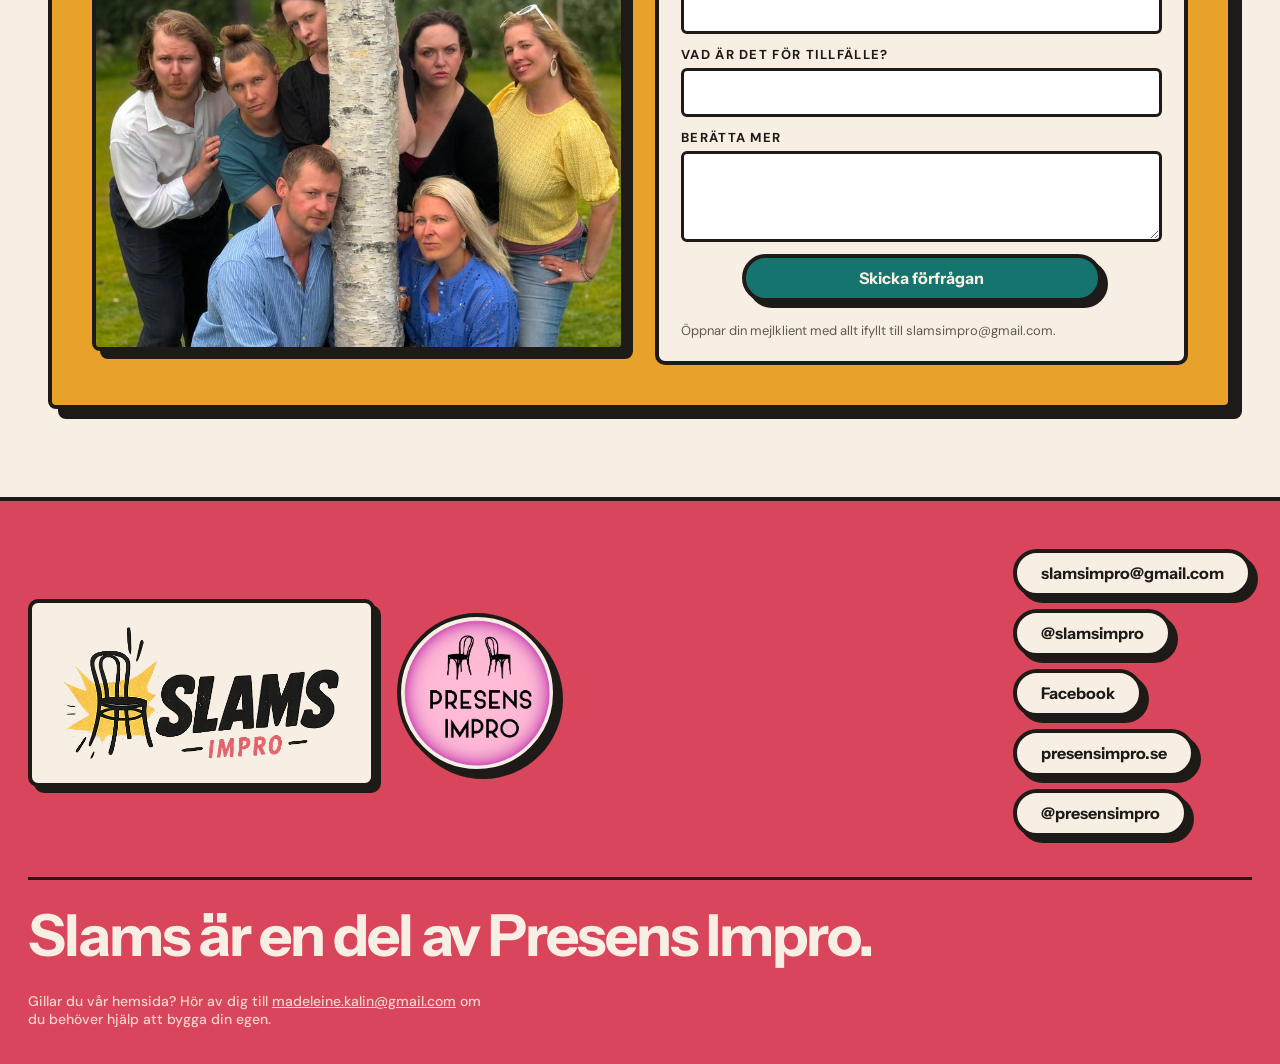
==== commit 19adeb2b: "Publikcitat fran Aurora mellan showlistan och Slams Fiction-panelen Forsta riktiga sociala beviset p" ====
--- a/index.html
+++ b/index.html
@@ -197,6 +197,20 @@
       </li>
 <!-- shows:end -->
     </ul>
+  </section>
+
+  <section id="rost" class="quote-section" aria-labelledby="quote-heading">
+    <h2 id="quote-heading" class="visually-hidden" data-i18n="quote.heading">Vad publiken säger</h2>
+    <figure class="quote-card">
+      <span class="quote-mark" aria-hidden="true">”</span>
+      <blockquote data-i18n-html="quote.text">
+        <p>Slams är det roligaste jag vet, för trots att de som spelar är vuxna tycker även barn att det är kul! Jag älskar hur ni kan ta ett enda ord och göra en hel fantastisk show – och hur ni kan dra ut ett skämt så att det dyker upp igen flera scener senare. Det är så sjukt roligt!</p>
+      </blockquote>
+      <figcaption class="quote-by">
+        <span class="quote-name">Aurora</span>
+        <span class="quote-age" data-i18n="quote.age">14 år</span>
+      </figcaption>
+    </figure>
   </section>
 
   <section id="fiction" class="fiction" aria-labelledby="fiction-heading">
--- a/styles.css
+++ b/styles.css
@@ -1244,3 +1244,97 @@
   .prose h2 { margin-top: 42px; }
   .page-hero-actions { gap: 14px; }
 }
+
+/* =========================================================================
+   Publikcitat
+   Ligger mellan showlistan och Slams Fiction-panelen, dar besokaren just
+   bestamt sig for ett datum. Kortet lanar knapparnas ram och offsetskugga
+   sa det last som en del av sajten och inte som en inklistrad widget.
+   ========================================================================= */
+
+.quote-section { padding-top: 76px; }
+
+.quote-card {
+  position: relative;
+  max-width: 760px;
+  margin: 0 auto;
+  padding: 44px 34px 30px;
+  background: var(--amber);
+  border: 4px solid var(--ink);
+  border-radius: 18px;
+  box-shadow: 10px 10px 0 var(--ink);
+  transform: rotate(-1deg);
+}
+
+/* Citattecknet hanger over kanten, som POW-market over hero-bilden. Det ar
+   satt i displayfonten och inte i Bangers: Bangers ar en versalfont vars
+   citattecken ritas som tva raka klossar, vilket inte last som citat. */
+.quote-mark {
+  position: absolute;
+  top: -30px;
+  left: 24px;
+  font-family: var(--font-display);
+  font-weight: 700;
+  font-size: 120px;
+  line-height: 1;
+  color: var(--cream);
+  -webkit-text-stroke: 6px var(--ink);
+  paint-order: stroke fill;
+  pointer-events: none;
+}
+
+.quote-card blockquote {
+  margin: 0;
+  position: relative;
+}
+.quote-card blockquote p {
+  margin: 0;
+  font-family: var(--font-display);
+  font-weight: 600;
+  font-size: clamp(19px, 2.2vw, 26px);
+  line-height: 1.4;
+  letter-spacing: -0.015em;
+  text-wrap: pretty;
+}
+
+.quote-by {
+  display: flex;
+  flex-wrap: wrap;
+  align-items: baseline;
+  gap: 10px;
+  margin-top: 22px;
+  padding-top: 18px;
+  border-top: 3px solid rgba(30, 26, 23, 0.25);
+}
+.quote-by::before {
+  content: "—";
+  font-weight: 700;
+  opacity: 0.55;
+}
+.quote-name {
+  font-family: var(--font-display);
+  font-weight: 700;
+  font-size: 19px;
+  letter-spacing: -0.015em;
+}
+.quote-age {
+  font-size: 13px;
+  font-weight: 700;
+  text-transform: uppercase;
+  letter-spacing: 0.12em;
+  opacity: 0.6;
+}
+
+@media (max-width: 760px) {
+  .quote-section { padding-top: 54px; }
+  .quote-card {
+    padding: 38px 22px 24px;
+    box-shadow: 6px 6px 0 var(--ink);
+    transform: rotate(-0.6deg);
+  }
+  .quote-mark { font-size: 84px; top: -30px; left: 18px; -webkit-text-stroke-width: 6px; }
+}
+
+@media (prefers-reduced-motion: reduce) {
+  .quote-card { transform: none; }
+}
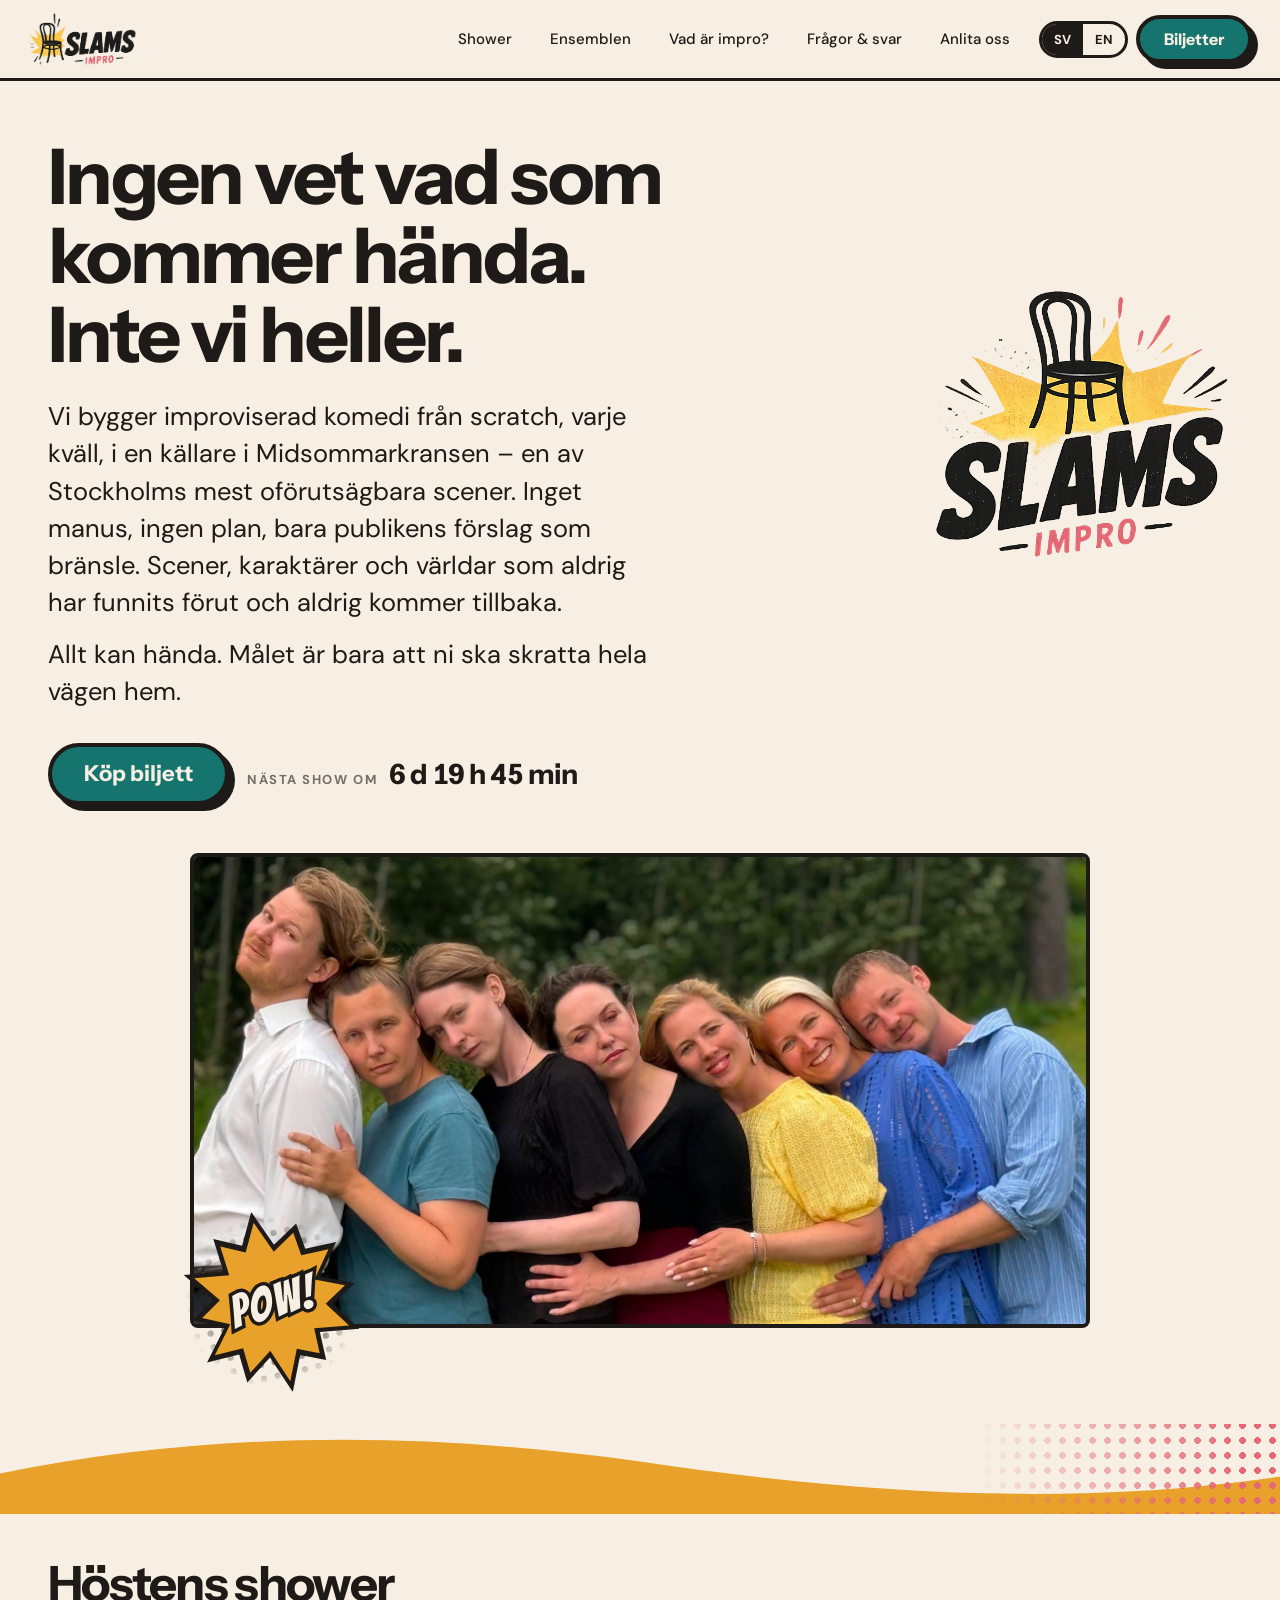
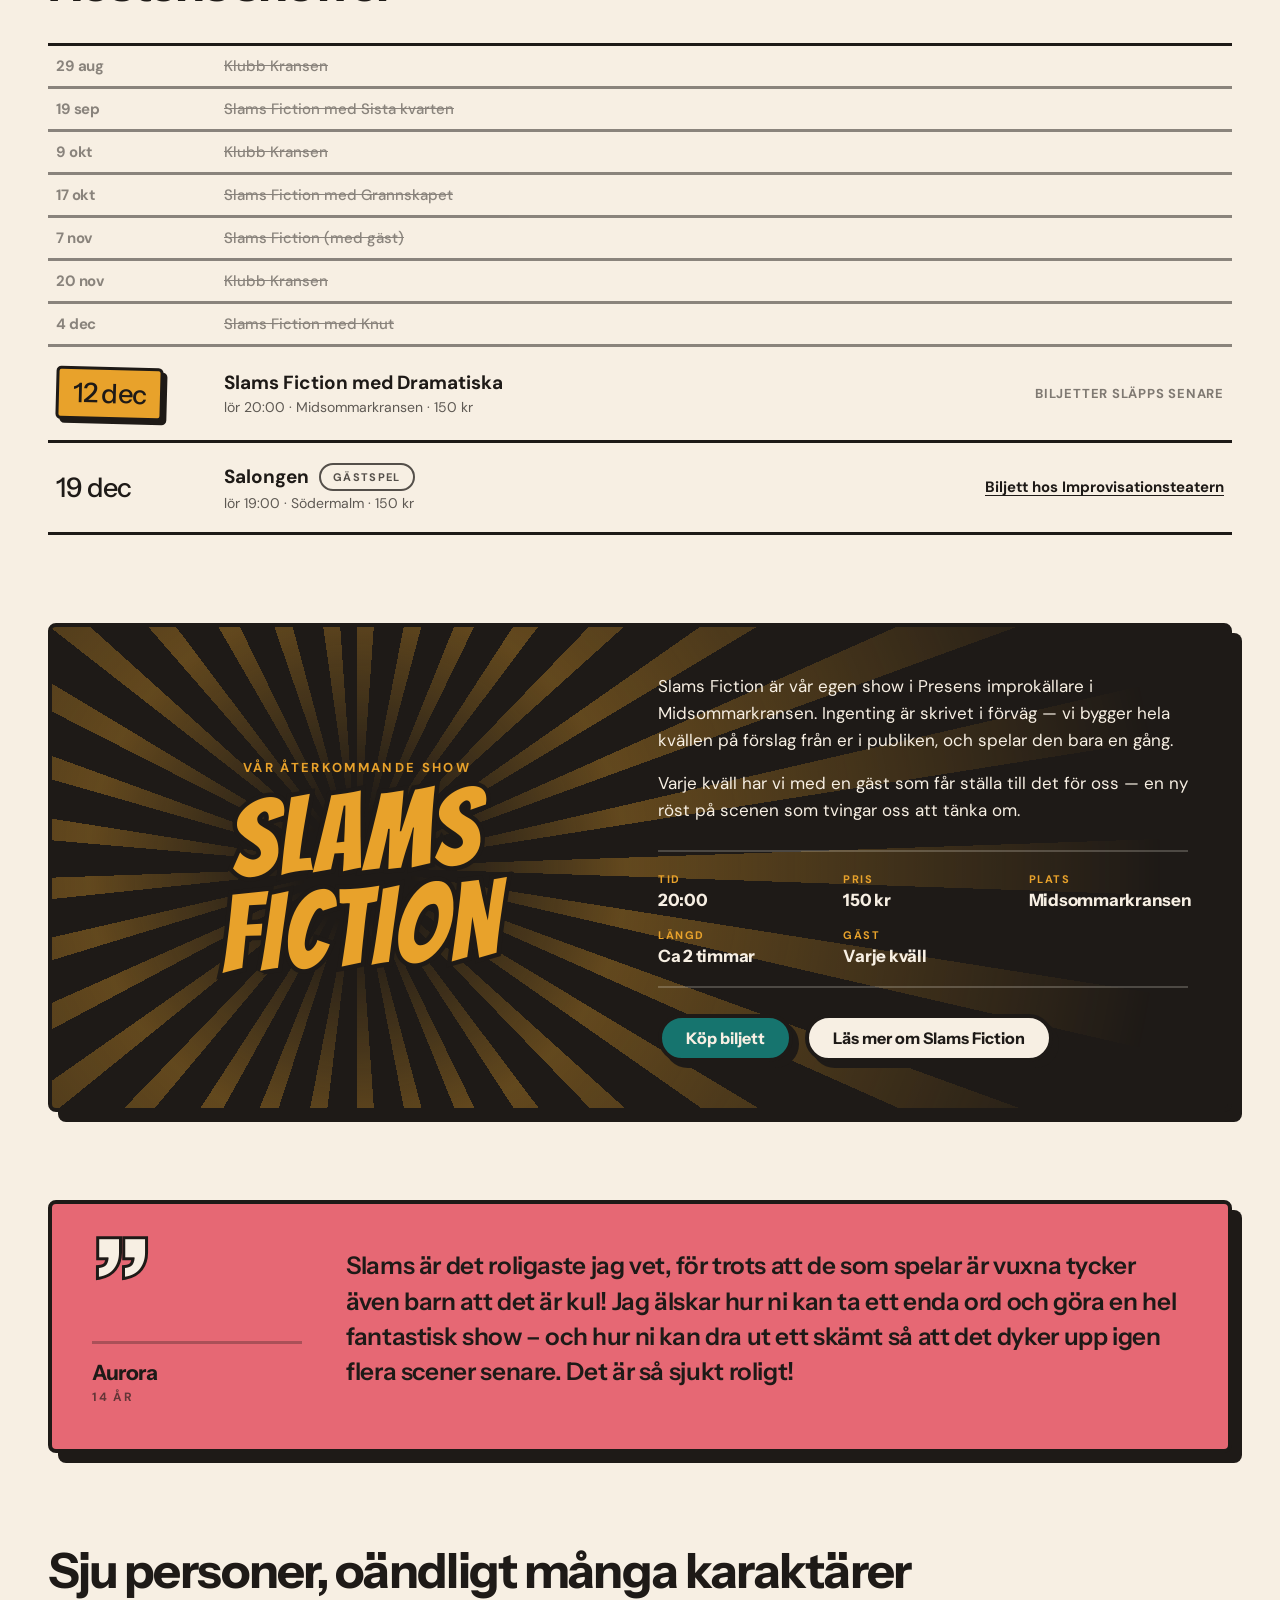
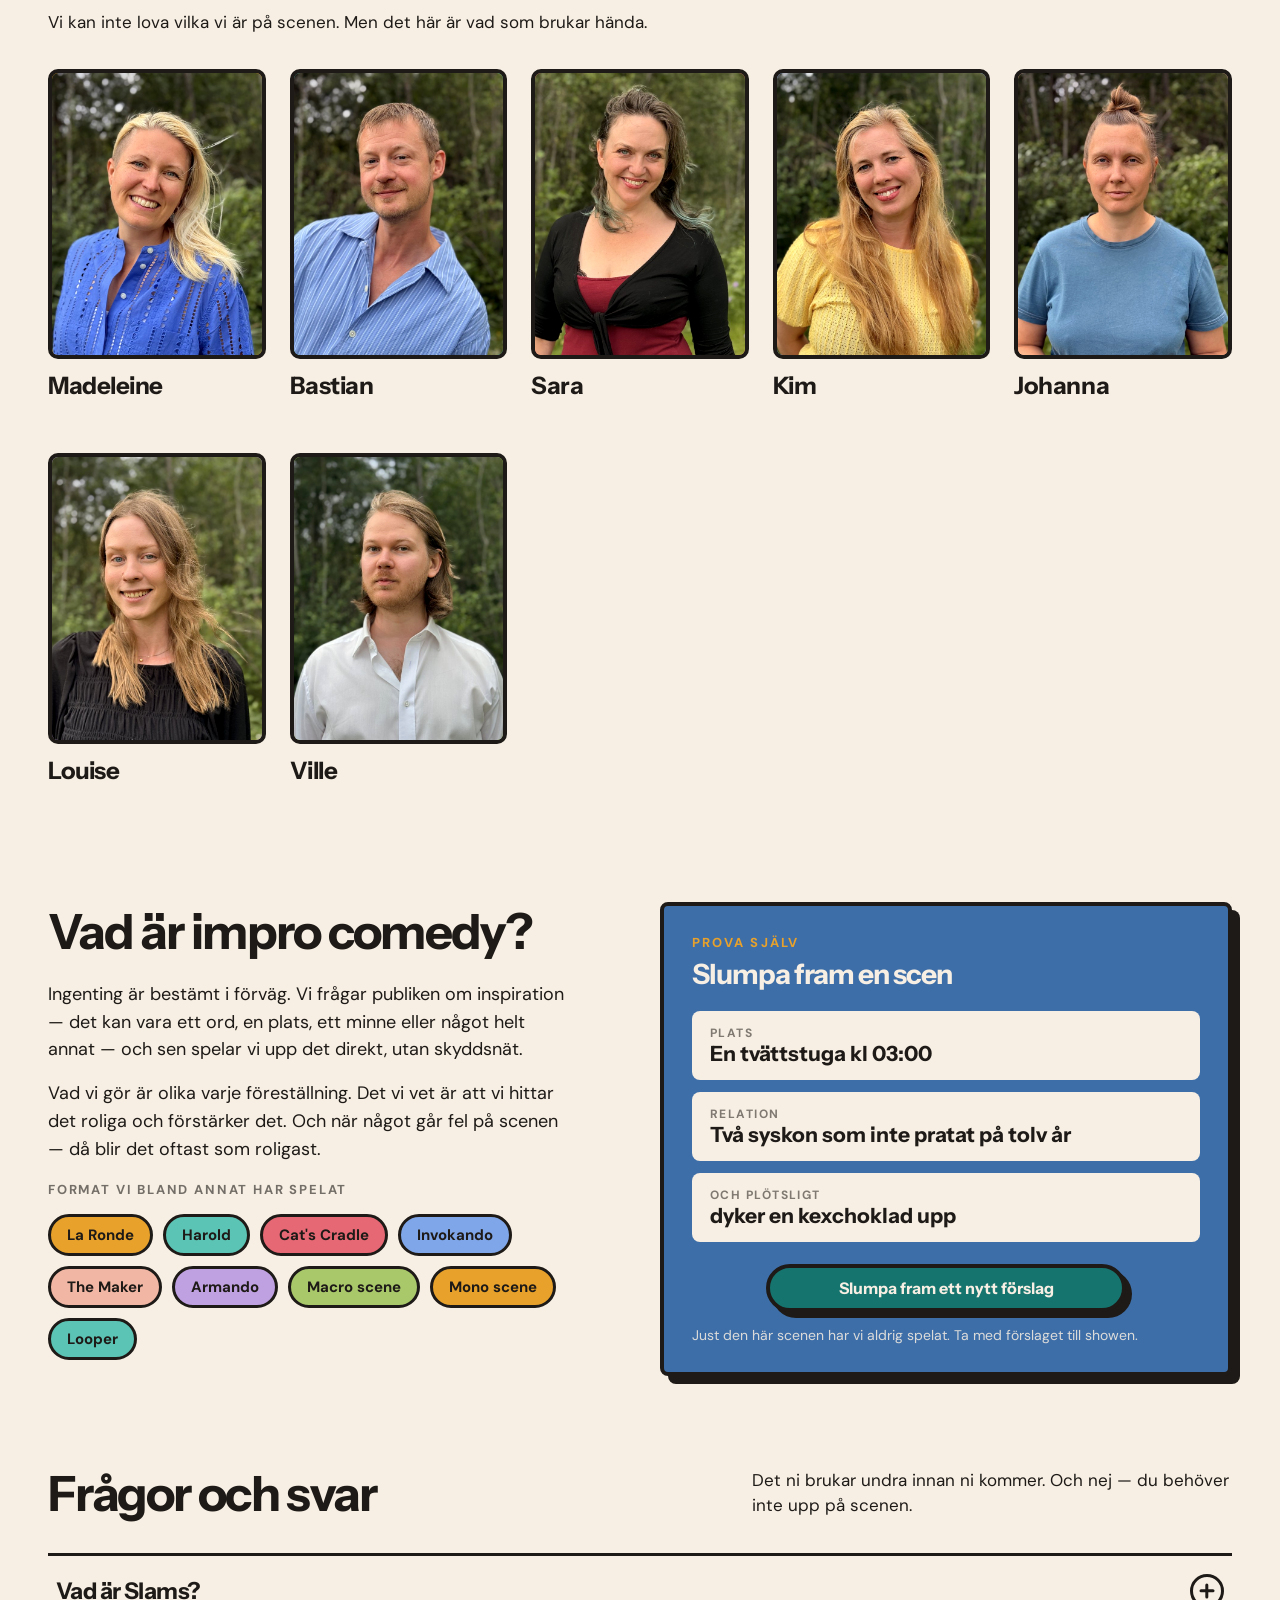
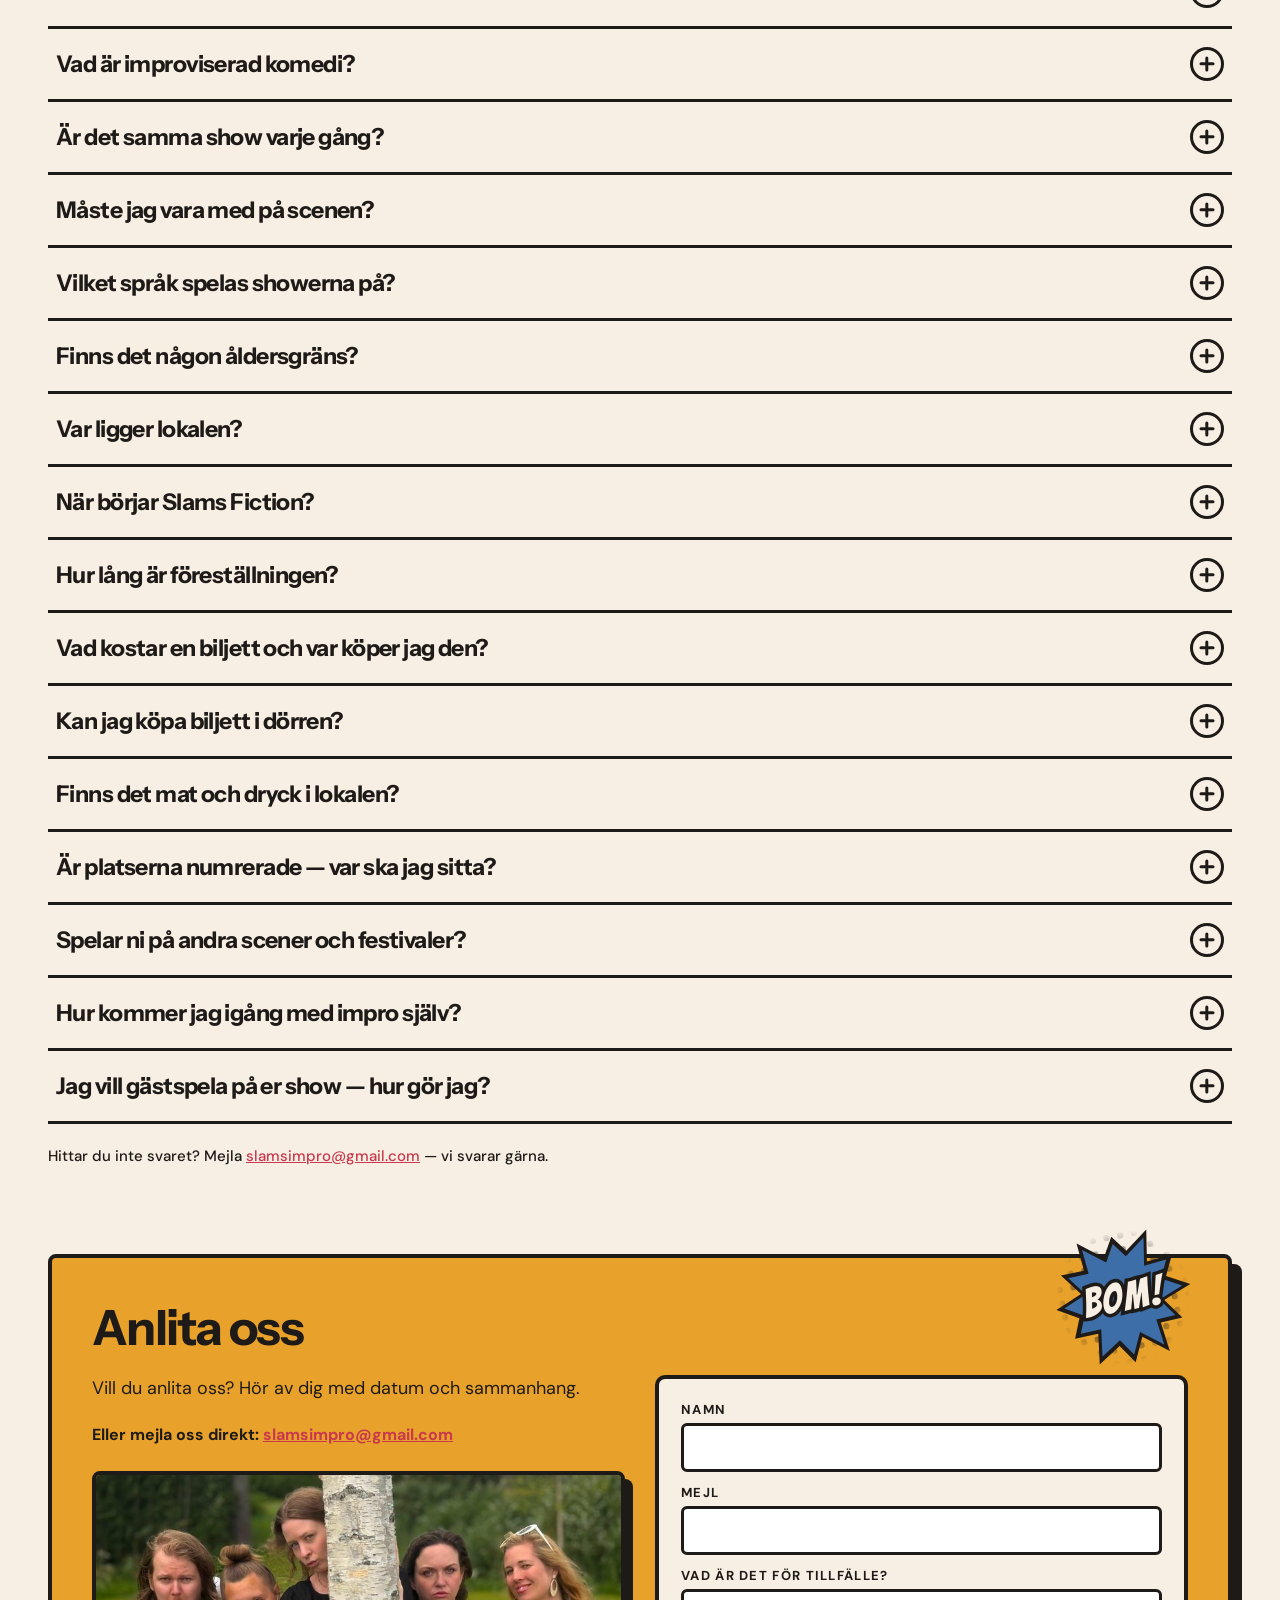
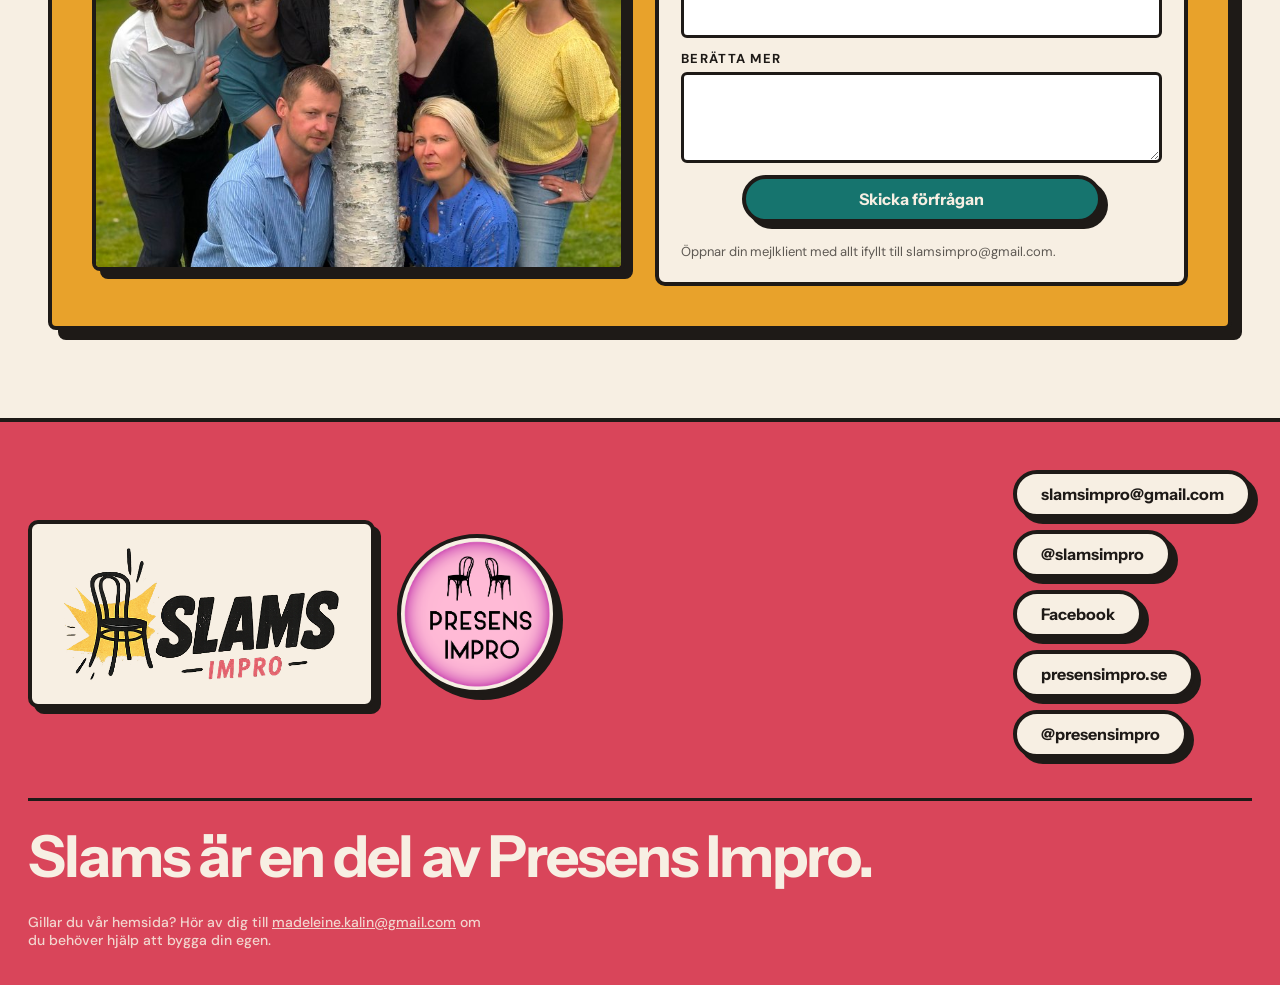
==== commit 96351c5c: "Flytta citatet under Slams Fiction och lat det folja sidans rutnat Citatet lag mellan showlistan och" ====
--- a/index.html
+++ b/index.html
@@ -199,20 +199,6 @@
     </ul>
   </section>
 
-  <section id="rost" class="quote-section" aria-labelledby="quote-heading">
-    <h2 id="quote-heading" class="visually-hidden" data-i18n="quote.heading">Vad publiken säger</h2>
-    <figure class="quote-card">
-      <span class="quote-mark" aria-hidden="true">”</span>
-      <blockquote data-i18n-html="quote.text">
-        <p>Slams är det roligaste jag vet, för trots att de som spelar är vuxna tycker även barn att det är kul! Jag älskar hur ni kan ta ett enda ord och göra en hel fantastisk show – och hur ni kan dra ut ett skämt så att det dyker upp igen flera scener senare. Det är så sjukt roligt!</p>
-      </blockquote>
-      <figcaption class="quote-by">
-        <span class="quote-name">Aurora</span>
-        <span class="quote-age" data-i18n="quote.age">14 år</span>
-      </figcaption>
-    </figure>
-  </section>
-
   <section id="fiction" class="fiction" aria-labelledby="fiction-heading">
     <div class="fiction-panel">
       <div class="fiction-art">
@@ -254,6 +240,22 @@
         </div>
       </div>
     </div>
+  </section>
+
+  <section id="rost" class="quote-section" aria-labelledby="quote-heading">
+    <h2 id="quote-heading" class="visually-hidden" data-i18n="quote.heading">Vad publiken säger</h2>
+    <figure class="quote-card">
+      <div class="quote-aside">
+        <span class="quote-mark" aria-hidden="true">”</span>
+        <figcaption class="quote-by">
+          <span class="quote-name">Aurora</span>
+          <span class="quote-age" data-i18n="quote.age">14 år</span>
+        </figcaption>
+      </div>
+      <blockquote data-i18n-html="quote.text">
+        <p>Slams är det roligaste jag vet, för trots att de som spelar är vuxna tycker även barn att det är kul! Jag älskar hur ni kan ta ett enda ord och göra en hel fantastisk show – och hur ni kan dra ut ett skämt så att det dyker upp igen flera scener senare. Det är så sjukt roligt!</p>
+      </blockquote>
+    </figure>
   </section>
 
   <section id="ensemble" class="ensemble" aria-labelledby="ensemble-heading">
--- a/styles.css
+++ b/styles.css
@@ -1247,94 +1247,88 @@
 
 /* =========================================================================
    Publikcitat
-   Ligger mellan showlistan och Slams Fiction-panelen, dar besokaren just
-   bestamt sig for ett datum. Kortet lanar knapparnas ram och offsetskugga
-   sa det last som en del av sajten och inte som en inklistrad widget.
+   Ligger efter Slams Fiction-panelen och lanar dess matt: samma bredd som
+   ovriga sektioner, samma ram och offsetskugga, samma tvaspaltiga uppdelning.
+   Tidigare var kortet smalare och centrerat medan allt annat pa sidan ar
+   fullbrett och vansterstallt, vilket fick ogat att hoppa in och ut.
    ========================================================================= */
 
-.quote-section { padding-top: 76px; }
+.quote-section { padding-top: 88px; }
 
 .quote-card {
-  position: relative;
-  max-width: 760px;
-  margin: 0 auto;
-  padding: 44px 34px 30px;
-  background: var(--amber);
+  display: grid;
+  grid-template-columns: minmax(0, 210px) minmax(0, 1fr);
+  gap: 30px 44px;
+  align-items: start;
+  margin: 0;
+  padding: 44px 40px;
+  background: var(--coral);
   border: 4px solid var(--ink);
-  border-radius: 18px;
+  border-radius: 8px;
   box-shadow: 10px 10px 0 var(--ink);
-  transform: rotate(-1deg);
-}
-
-/* Citattecknet hanger over kanten, som POW-market over hero-bilden. Det ar
-   satt i displayfonten och inte i Bangers: Bangers ar en versalfont vars
-   citattecken ritas som tva raka klossar, vilket inte last som citat. */
+}
+
+.quote-aside {
+  display: flex;
+  flex-direction: column;
+  gap: 18px;
+}
+
+/* Citattecknet ar satt i displayfonten och inte i Bangers, vars citattecken
+   ritas som tva raka klossar och inte last som citat. */
 .quote-mark {
-  position: absolute;
-  top: -30px;
-  left: 24px;
   font-family: var(--font-display);
   font-weight: 700;
   font-size: 120px;
-  line-height: 1;
+  line-height: 0.62;
   color: var(--cream);
   -webkit-text-stroke: 6px var(--ink);
   paint-order: stroke fill;
   pointer-events: none;
 }
 
-.quote-card blockquote {
-  margin: 0;
-  position: relative;
-}
+.quote-card blockquote { margin: 0; }
 .quote-card blockquote p {
   margin: 0;
   font-family: var(--font-display);
   font-weight: 600;
-  font-size: clamp(19px, 2.2vw, 26px);
-  line-height: 1.4;
+  font-size: clamp(19px, 1.9vw, 25px);
+  line-height: 1.45;
   letter-spacing: -0.015em;
   text-wrap: pretty;
 }
 
 .quote-by {
   display: flex;
-  flex-wrap: wrap;
-  align-items: baseline;
-  gap: 10px;
-  margin-top: 22px;
-  padding-top: 18px;
-  border-top: 3px solid rgba(30, 26, 23, 0.25);
-}
-.quote-by::before {
-  content: "—";
-  font-weight: 700;
-  opacity: 0.55;
+  flex-direction: column;
+  gap: 4px;
+  padding-top: 16px;
+  border-top: 3px solid rgba(30, 26, 23, 0.3);
 }
 .quote-name {
   font-family: var(--font-display);
   font-weight: 700;
-  font-size: 19px;
-  letter-spacing: -0.015em;
+  font-size: 21px;
+  letter-spacing: -0.02em;
 }
 .quote-age {
-  font-size: 13px;
+  font-size: 12px;
   font-weight: 700;
   text-transform: uppercase;
-  letter-spacing: 0.12em;
-  opacity: 0.6;
+  letter-spacing: 0.14em;
+  opacity: 0.65;
 }
 
 @media (max-width: 760px) {
-  .quote-section { padding-top: 54px; }
+  .quote-section { padding-top: 62px; }
   .quote-card {
-    padding: 38px 22px 24px;
-    box-shadow: 6px 6px 0 var(--ink);
-    transform: rotate(-0.6deg);
+    grid-template-columns: 1fr;
+    gap: 18px;
+    padding: 30px 22px 26px;
   }
-  .quote-mark { font-size: 84px; top: -30px; left: 18px; -webkit-text-stroke-width: 6px; }
-}
-
-@media (prefers-reduced-motion: reduce) {
-  .quote-card { transform: none; }
-}
+  /* I en spalt hor namnet ihop med citatet under, inte med citattecknet
+     over — sa attributionen flyttas sist. */
+  .quote-aside { display: contents; }
+  .quote-mark { font-size: 86px; -webkit-text-stroke-width: 5px; }
+  .quote-by { order: 3; margin-top: 4px; }
+}
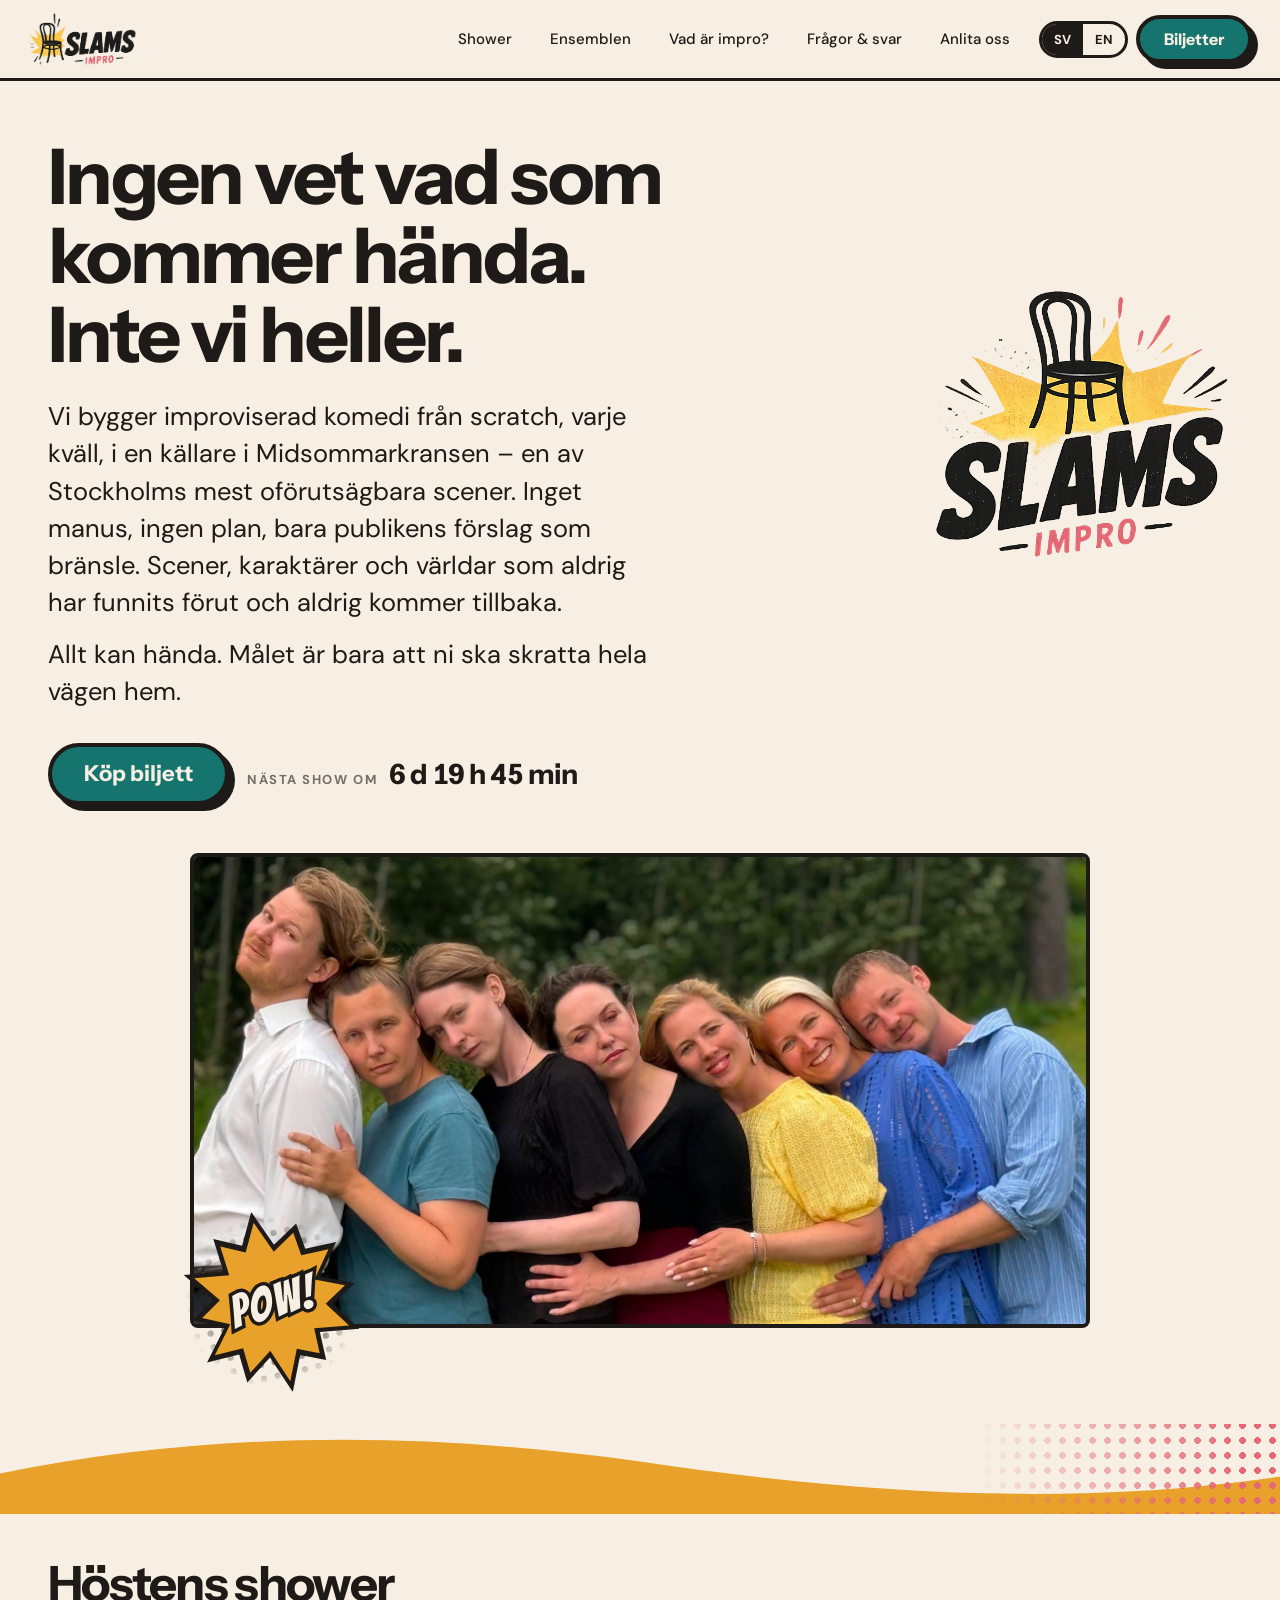
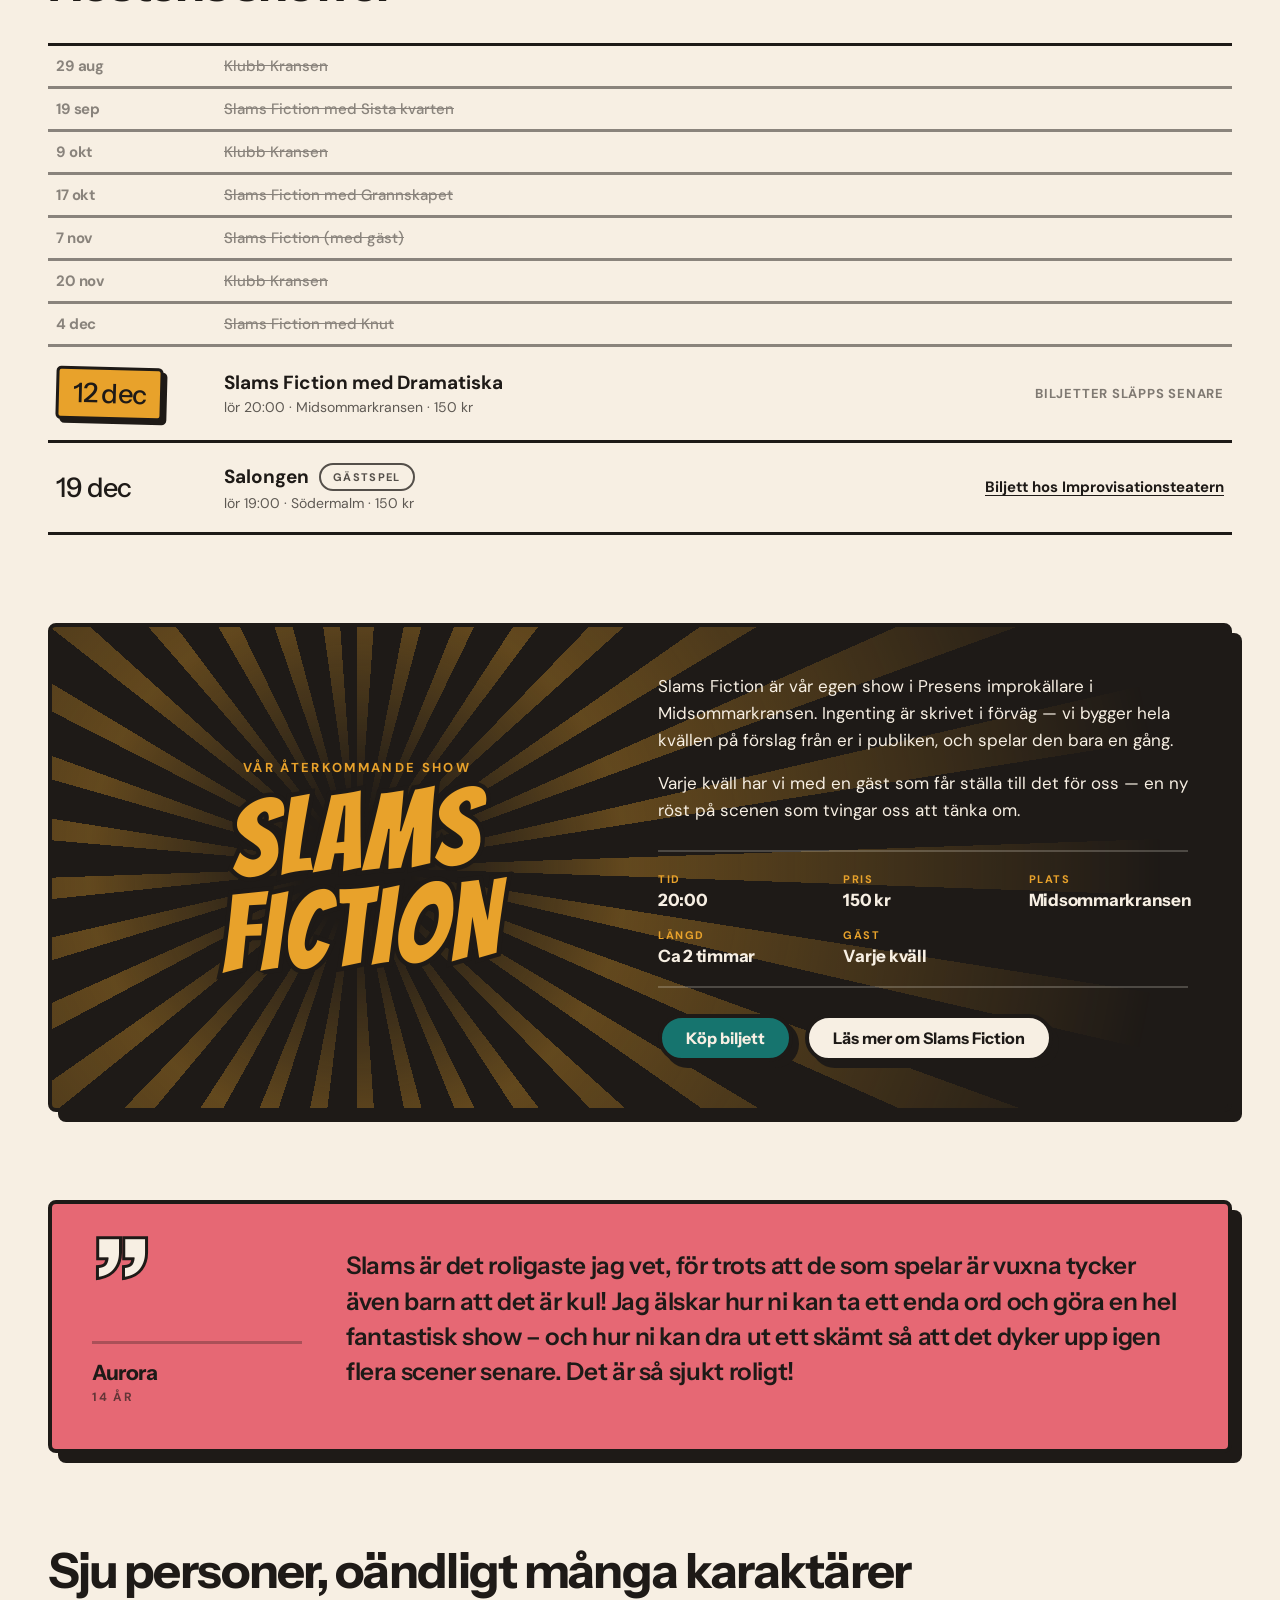
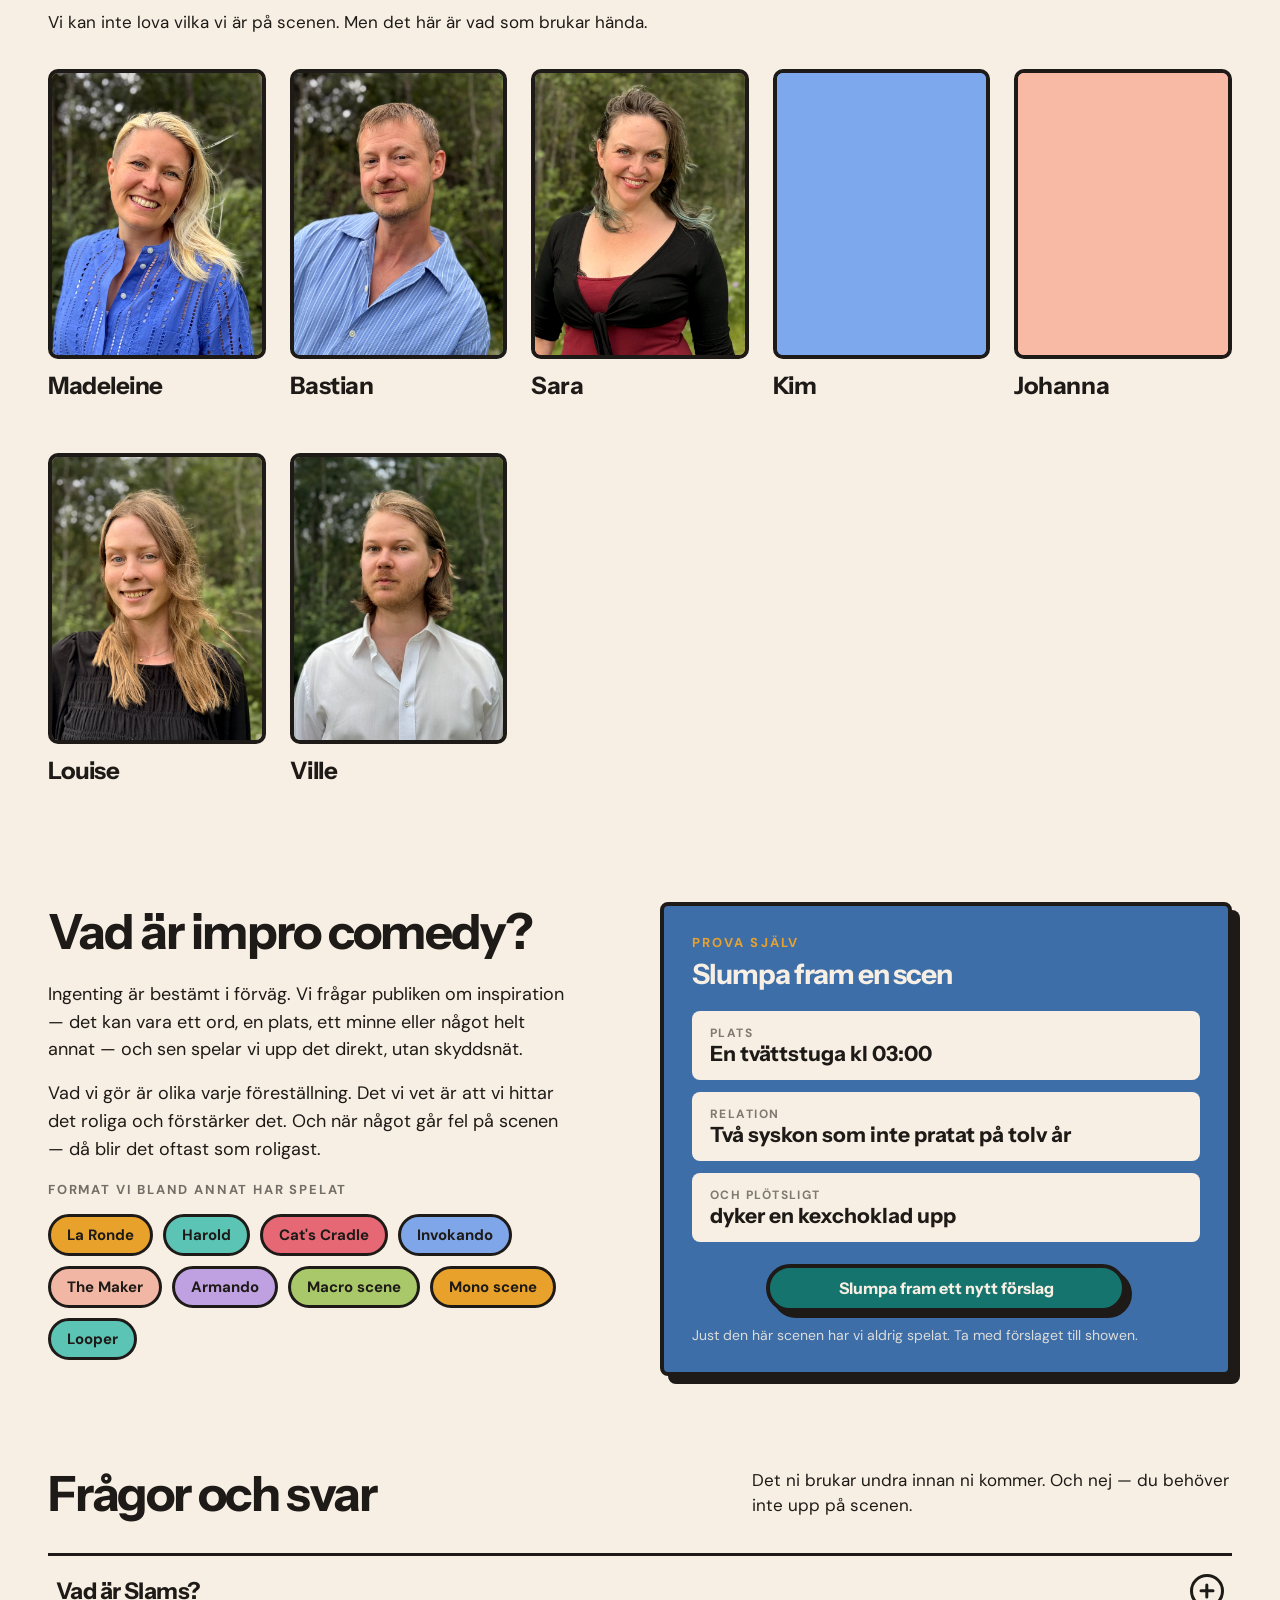
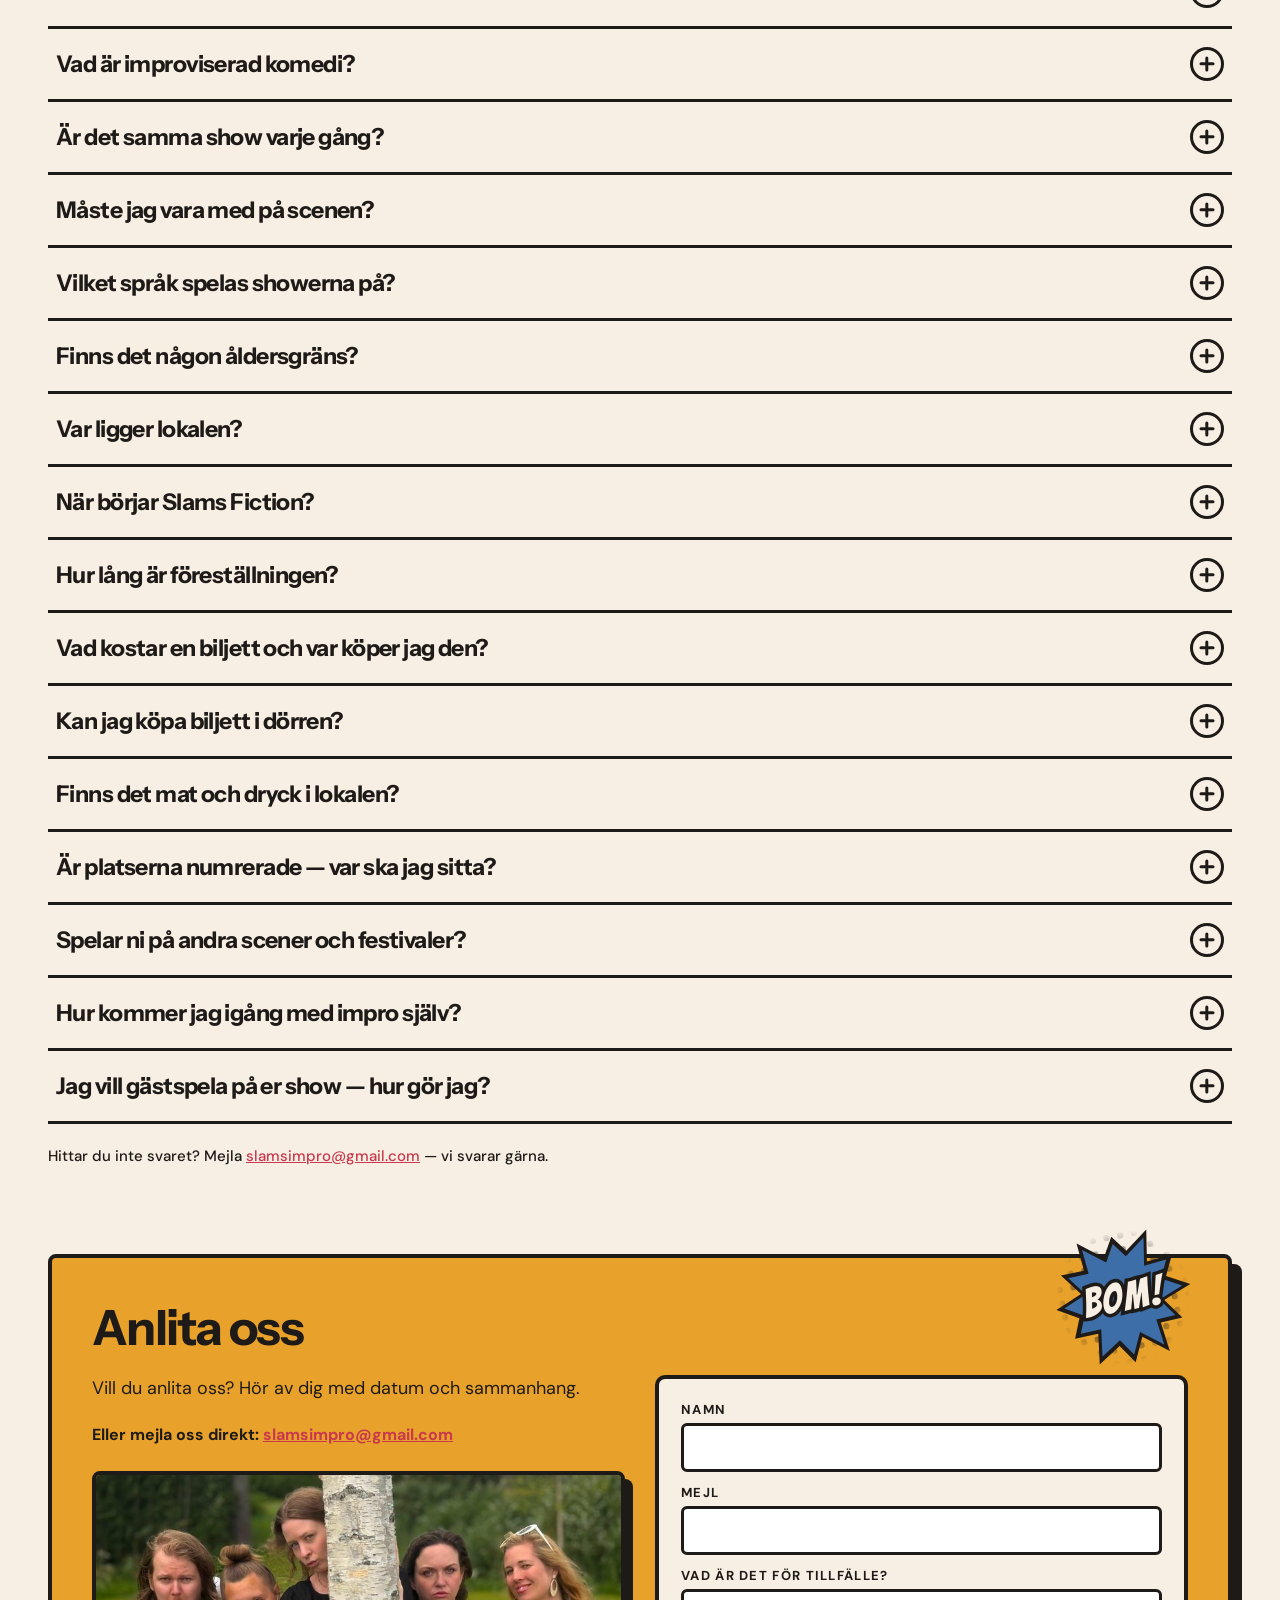
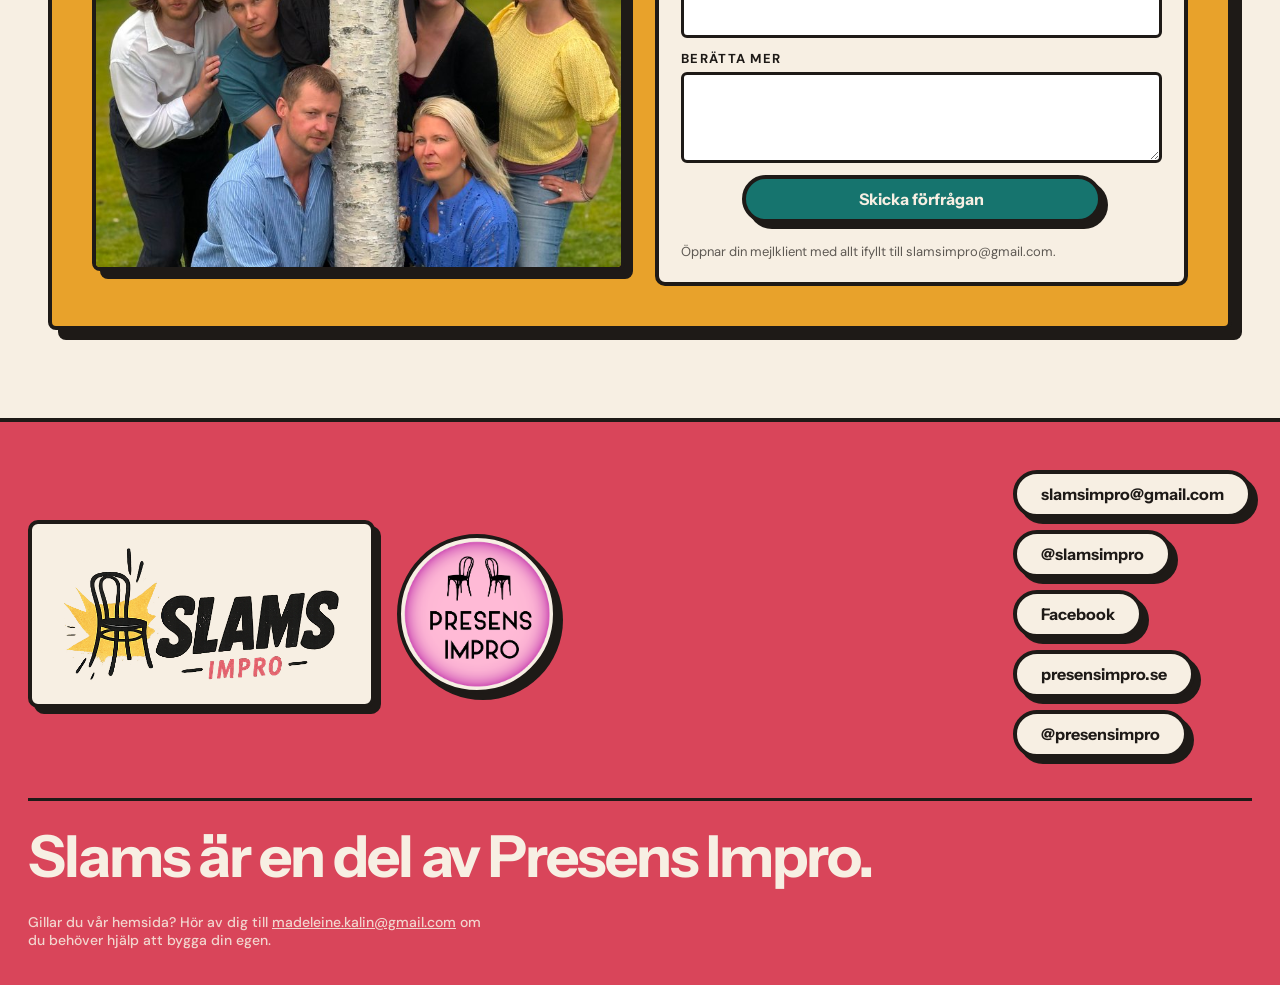
==== commit 024e2147: "Ge Slams Fiction en affischinspirerad hero och en tv-kvalls-vinkel Hero-panelen laanar strralkrans, " ====
--- a/index.html
+++ b/index.html
@@ -914,7 +914,7 @@
       "inLanguage": "sv",
       "url": "https://slamsimpro.se/slams-fiction/",
       "image": "https://slamsimpro.se/assets/hero-ensemble.jpg",
-      "description": "Slams Fiction — improviserad komedi med Slams och en inbjuden gäst i Presens improkällare i Midsommarkransen. Ingenting är förberett, allt byggs på publikens förslag. Cirka två timmar inklusive paus.",
+      "description": "Slams Fiction — en tv-kväll, fast på scen, med Slams och en inbjuden gäst i Presens improkällare i Midsommarkransen. Såpa, bloopers, film och snabbspolning genom hela genrer, allt påhittat på plats och sänt bara den kvällen. Cirka två timmar inklusive paus.",
       "location": {
         "@type": "Place",
         "name": "Presens improkällare",
@@ -992,7 +992,7 @@
       "inLanguage": "sv",
       "url": "https://slamsimpro.se/slams-fiction/",
       "image": "https://slamsimpro.se/assets/hero-ensemble.jpg",
-      "description": "Slams Fiction — improviserad komedi med Slams och en inbjuden gäst i Presens improkällare i Midsommarkransen. Ingenting är förberett, allt byggs på publikens förslag. Cirka två timmar inklusive paus.",
+      "description": "Slams Fiction — en tv-kväll, fast på scen, med Slams och en inbjuden gäst i Presens improkällare i Midsommarkransen. Såpa, bloopers, film och snabbspolning genom hela genrer, allt påhittat på plats och sänt bara den kvällen. Cirka två timmar inklusive paus.",
       "location": {
         "@type": "Place",
         "name": "Presens improkällare",
@@ -1037,7 +1037,7 @@
       "inLanguage": "sv",
       "url": "https://slamsimpro.se/slams-fiction/",
       "image": "https://slamsimpro.se/assets/hero-ensemble.jpg",
-      "description": "Slams Fiction — improviserad komedi med Slams och en inbjuden gäst i Presens improkällare i Midsommarkransen. Ingenting är förberett, allt byggs på publikens förslag. Cirka två timmar inklusive paus.",
+      "description": "Slams Fiction — en tv-kväll, fast på scen, med Slams och en inbjuden gäst i Presens improkällare i Midsommarkransen. Såpa, bloopers, film och snabbspolning genom hela genrer, allt påhittat på plats och sänt bara den kvällen. Cirka två timmar inklusive paus.",
       "location": {
         "@type": "Place",
         "name": "Presens improkällare",
@@ -1124,7 +1124,7 @@
       "inLanguage": "sv",
       "url": "https://slamsimpro.se/slams-fiction/",
       "image": "https://slamsimpro.se/assets/hero-ensemble.jpg",
-      "description": "Slams Fiction — improviserad komedi med Slams och en inbjuden gäst i Presens improkällare i Midsommarkransen. Ingenting är förberett, allt byggs på publikens förslag. Cirka två timmar inklusive paus.",
+      "description": "Slams Fiction — en tv-kväll, fast på scen, med Slams och en inbjuden gäst i Presens improkällare i Midsommarkransen. Såpa, bloopers, film och snabbspolning genom hela genrer, allt påhittat på plats och sänt bara den kvällen. Cirka två timmar inklusive paus.",
       "location": {
         "@type": "Place",
         "name": "Presens improkällare",
@@ -1167,7 +1167,7 @@
       "inLanguage": "sv",
       "url": "https://slamsimpro.se/slams-fiction/",
       "image": "https://slamsimpro.se/assets/hero-ensemble.jpg",
-      "description": "Slams Fiction — improviserad komedi med Slams och en inbjuden gäst i Presens improkällare i Midsommarkransen. Ingenting är förberett, allt byggs på publikens förslag. Cirka två timmar inklusive paus.",
+      "description": "Slams Fiction — en tv-kväll, fast på scen, med Slams och en inbjuden gäst i Presens improkällare i Midsommarkransen. Såpa, bloopers, film och snabbspolning genom hela genrer, allt påhittat på plats och sänt bara den kvällen. Cirka två timmar inklusive paus.",
       "location": {
         "@type": "Place",
         "name": "Presens improkällare",
--- a/styles.css
+++ b/styles.css
@@ -1192,6 +1192,127 @@
   margin: 30px 0 0;
 }
 
+/* Slams Fiction-sidans egen affisch, ovanpå den vanliga page-hero-texten.
+   Byggd av samma delar som startsidans .fiction-panel (mörk panel,
+   strålkrans i .fiction-rays, .fiction-kicker) plus en filmkornstextur, en
+   genre-rad och en prisskylt-liknande badge, lånade från den tryckta
+   höstaffischen. */
+.fiction-poster {
+  position: relative;
+  overflow: hidden;
+  text-align: center;
+  padding: 44px 28px 38px;
+  margin: 0 0 38px;
+  border: 4px solid var(--ink);
+  border-radius: 8px;
+  background: var(--ink);
+  color: var(--cream);
+  box-shadow: 10px 10px 0 var(--ink);
+}
+/* Filmkorn: samma trick som en skannad affisch, ett SVG-brus över hela
+   panelen. Lågt opacitet så texten inte tappar kontrast. */
+.fiction-poster::before {
+  content: "";
+  position: absolute;
+  inset: 0;
+  z-index: 1;
+  pointer-events: none;
+  mix-blend-mode: overlay;
+  opacity: 0.5;
+  background-image: url("data:image/svg+xml,%3Csvg xmlns='http://www.w3.org/2000/svg'%3E%3Cfilter id='n'%3E%3CfeTurbulence type='fractalNoise' baseFrequency='0.85' numOctaves='2' stitchTiles='stitch'/%3E%3C/filter%3E%3Crect width='100%25' height='100%25' filter='url(%23n)'/%3E%3C/svg%3E");
+}
+.fiction-poster > .fiction-kicker,
+.fiction-poster > .fiction-poster-title,
+.fiction-poster > .fiction-genres {
+  position: relative;
+  z-index: 2;
+}
+.fiction-poster .fiction-kicker { margin: 0 0 6px; }
+
+.page-hero .fiction-poster-title { margin: 0; max-width: none; }
+.fiction-title-big {
+  display: block;
+  font-family: var(--font-comic);
+  font-weight: 400;
+  font-size: clamp(46px, 9vw, 92px);
+  line-height: 0.88;
+  letter-spacing: 0.02em;
+  text-transform: uppercase;
+  color: var(--amber);
+  -webkit-text-stroke: 7px var(--ink);
+  paint-order: stroke fill;
+  transform: rotate(-2deg);
+}
+.fiction-title-small {
+  display: block;
+  margin: 14px auto 0;
+  max-width: 46ch;
+  font-family: var(--font-display);
+  font-weight: 700;
+  font-size: clamp(15px, 1.7vw, 19px);
+  letter-spacing: -0.01em;
+  line-height: 1.4;
+  color: var(--cream);
+  opacity: 0.92;
+}
+
+/* Prisskylten på affischen, återanvänd som "inga repriser" i övre hörnet. */
+.fiction-badge {
+  position: absolute;
+  top: 18px;
+  right: 18px;
+  z-index: 2;
+  display: flex;
+  align-items: center;
+  justify-content: center;
+  width: 104px;
+  height: 104px;
+  padding: 6px;
+  border-radius: 50%;
+  border: 4px solid var(--ink);
+  background: var(--amber);
+  color: var(--ink);
+  transform: rotate(9deg);
+  font-family: var(--font-comic);
+  font-weight: 400;
+  font-size: 17px;
+  line-height: 1.05;
+  text-align: center;
+  text-transform: uppercase;
+}
+
+.fiction-genres {
+  display: flex;
+  flex-wrap: wrap;
+  justify-content: center;
+  gap: 10px;
+  margin: 26px 0 0;
+}
+.fiction-genres li {
+  font-family: var(--font-display);
+  font-weight: 700;
+  font-size: 13px;
+  letter-spacing: 0.06em;
+  text-transform: uppercase;
+  padding: 7px 16px;
+  border: 2px solid var(--amber);
+  border-radius: 999px;
+  color: var(--amber);
+}
+
+@media (max-width: 620px) {
+  .fiction-poster { padding: 38px 20px 30px; }
+  .fiction-badge {
+    position: static;
+    width: auto;
+    height: auto;
+    margin: 18px auto 0;
+    padding: 8px 20px;
+    border-radius: 999px;
+    transform: rotate(-3deg);
+  }
+}
+
 .prose {
   max-width: 1240px;
   margin: 0 auto;
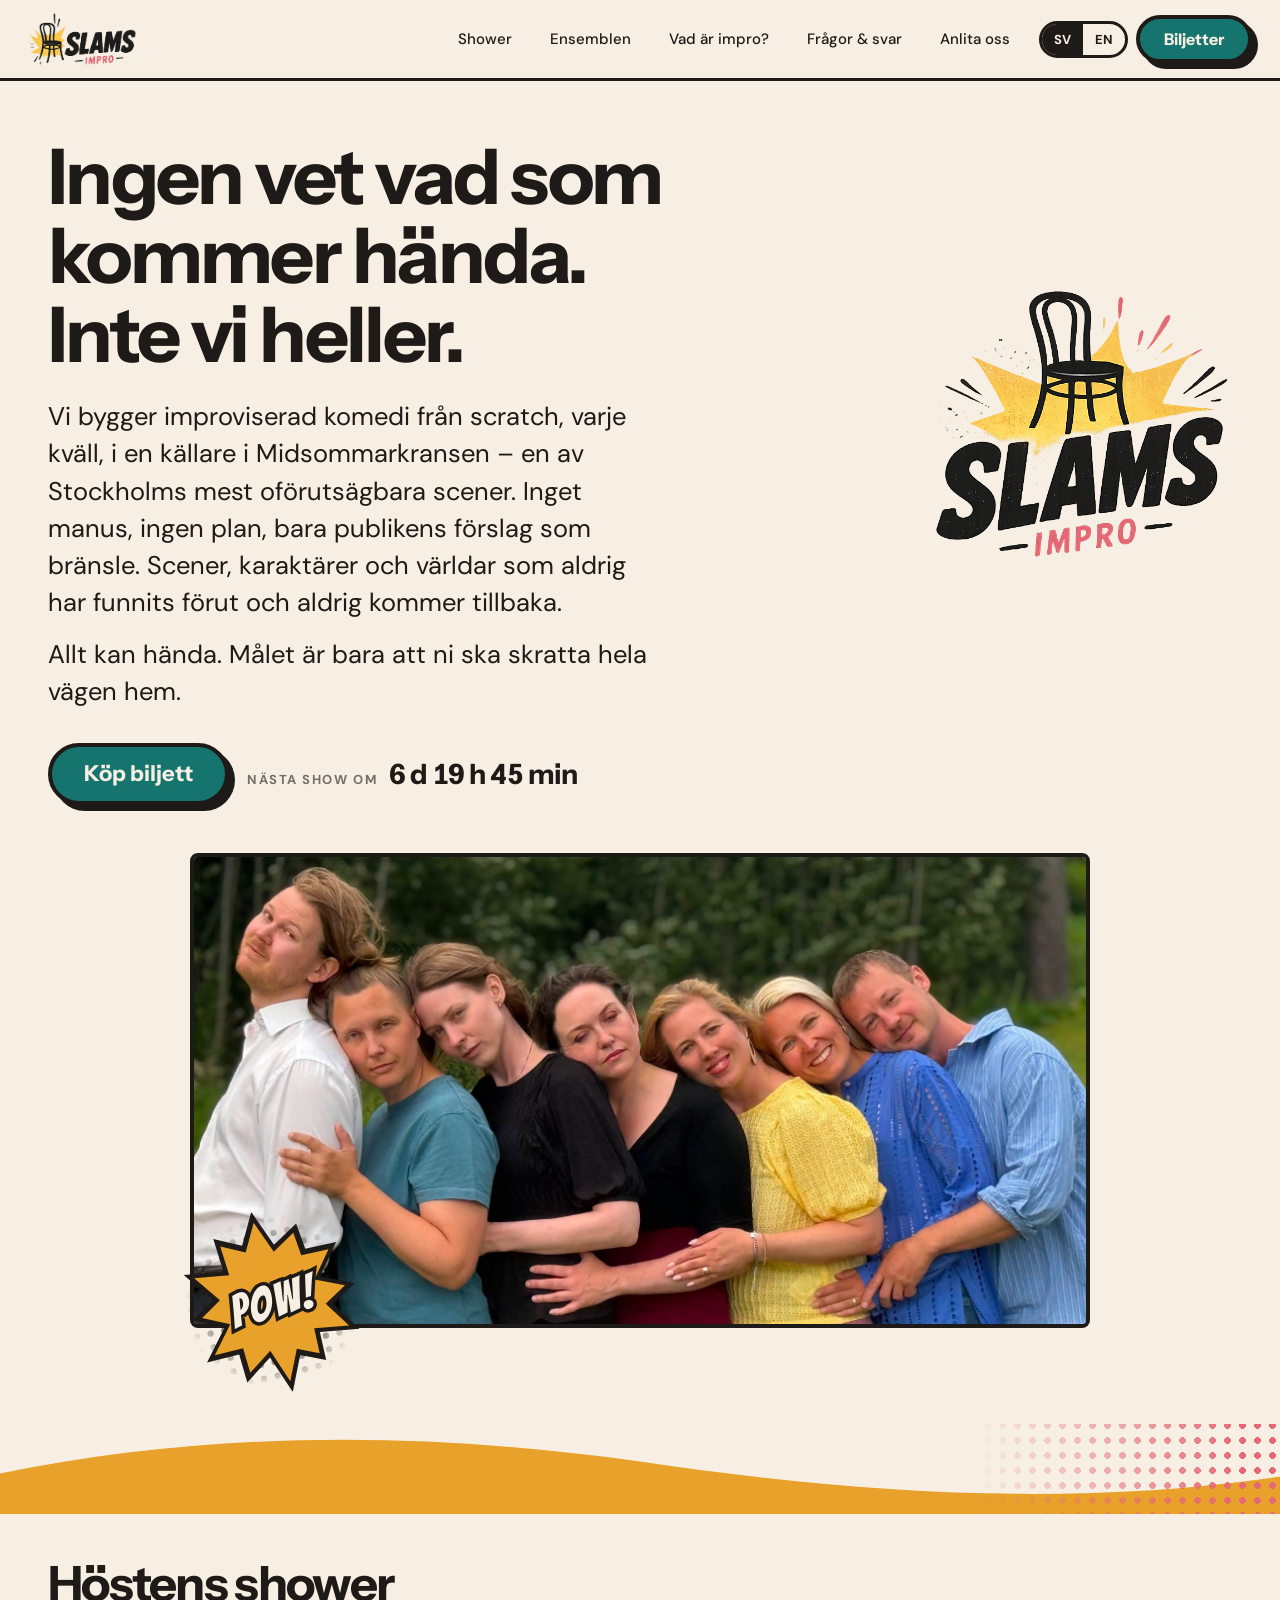
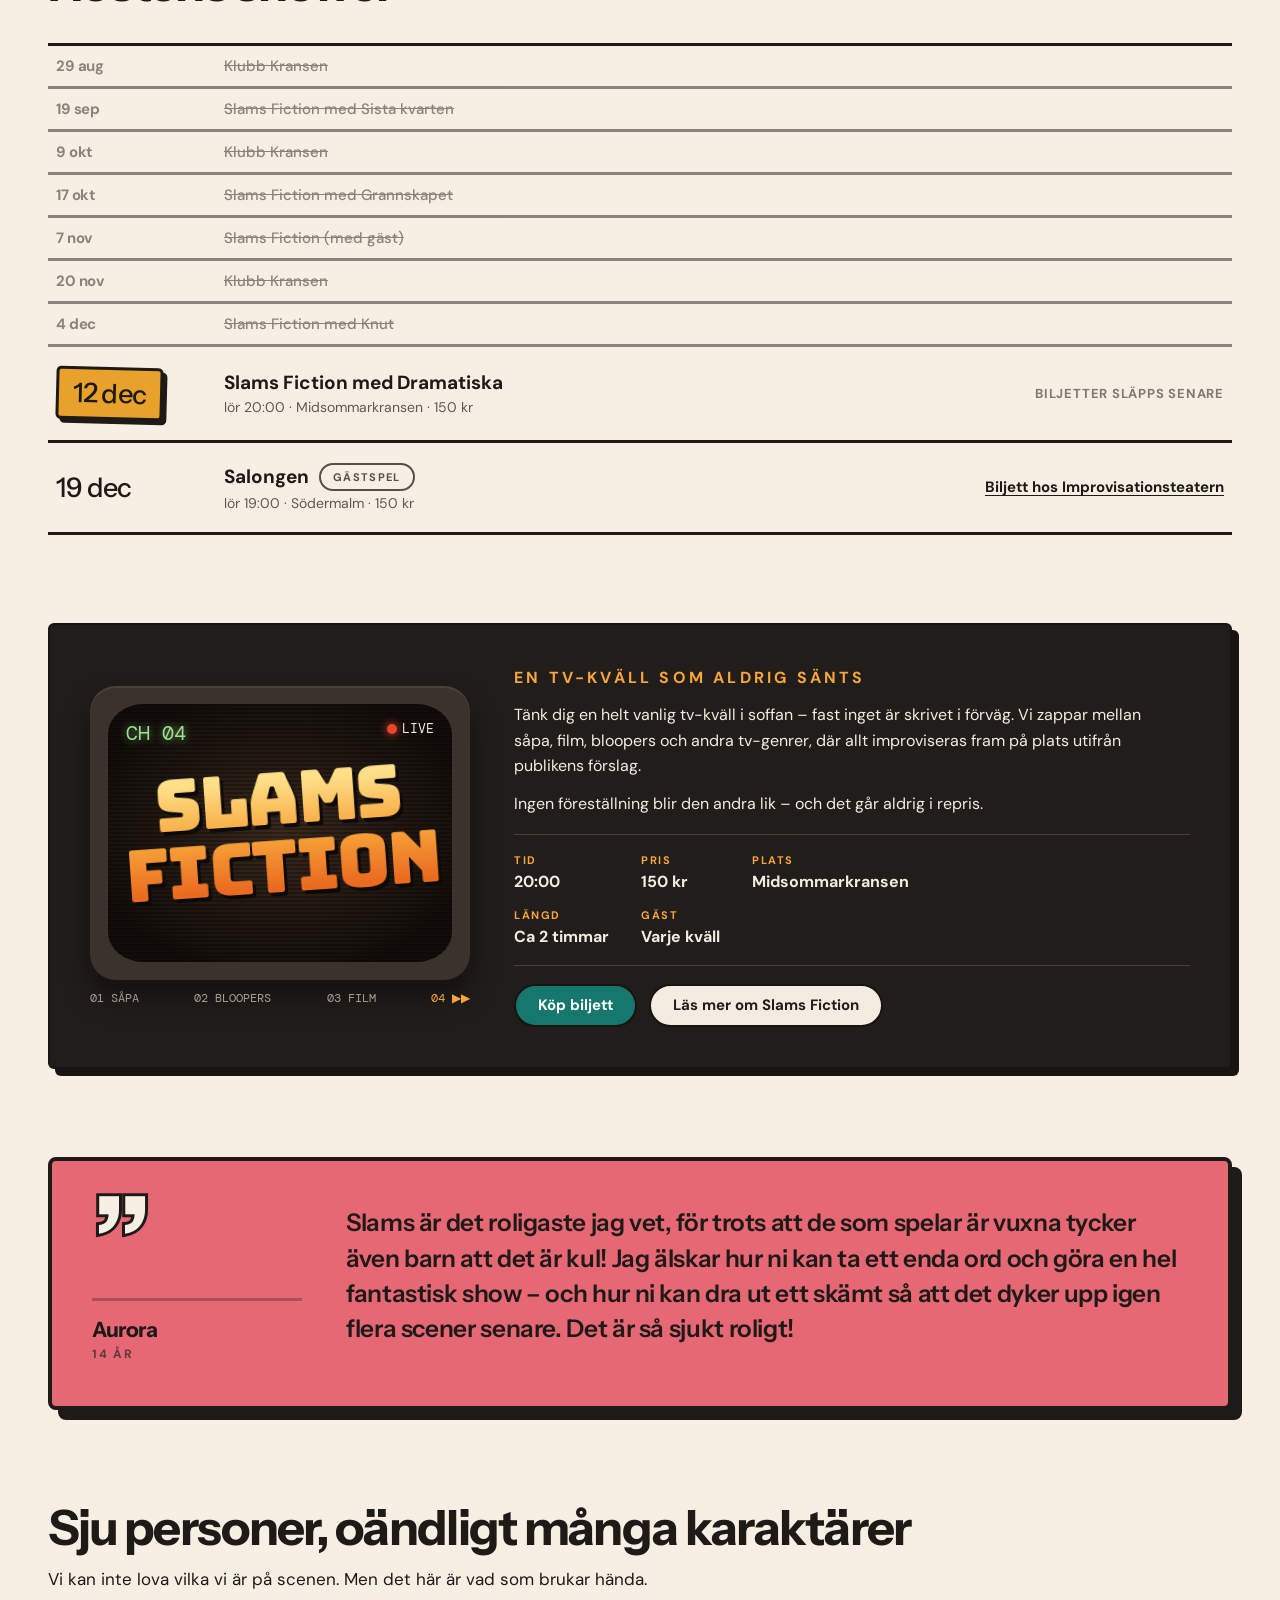
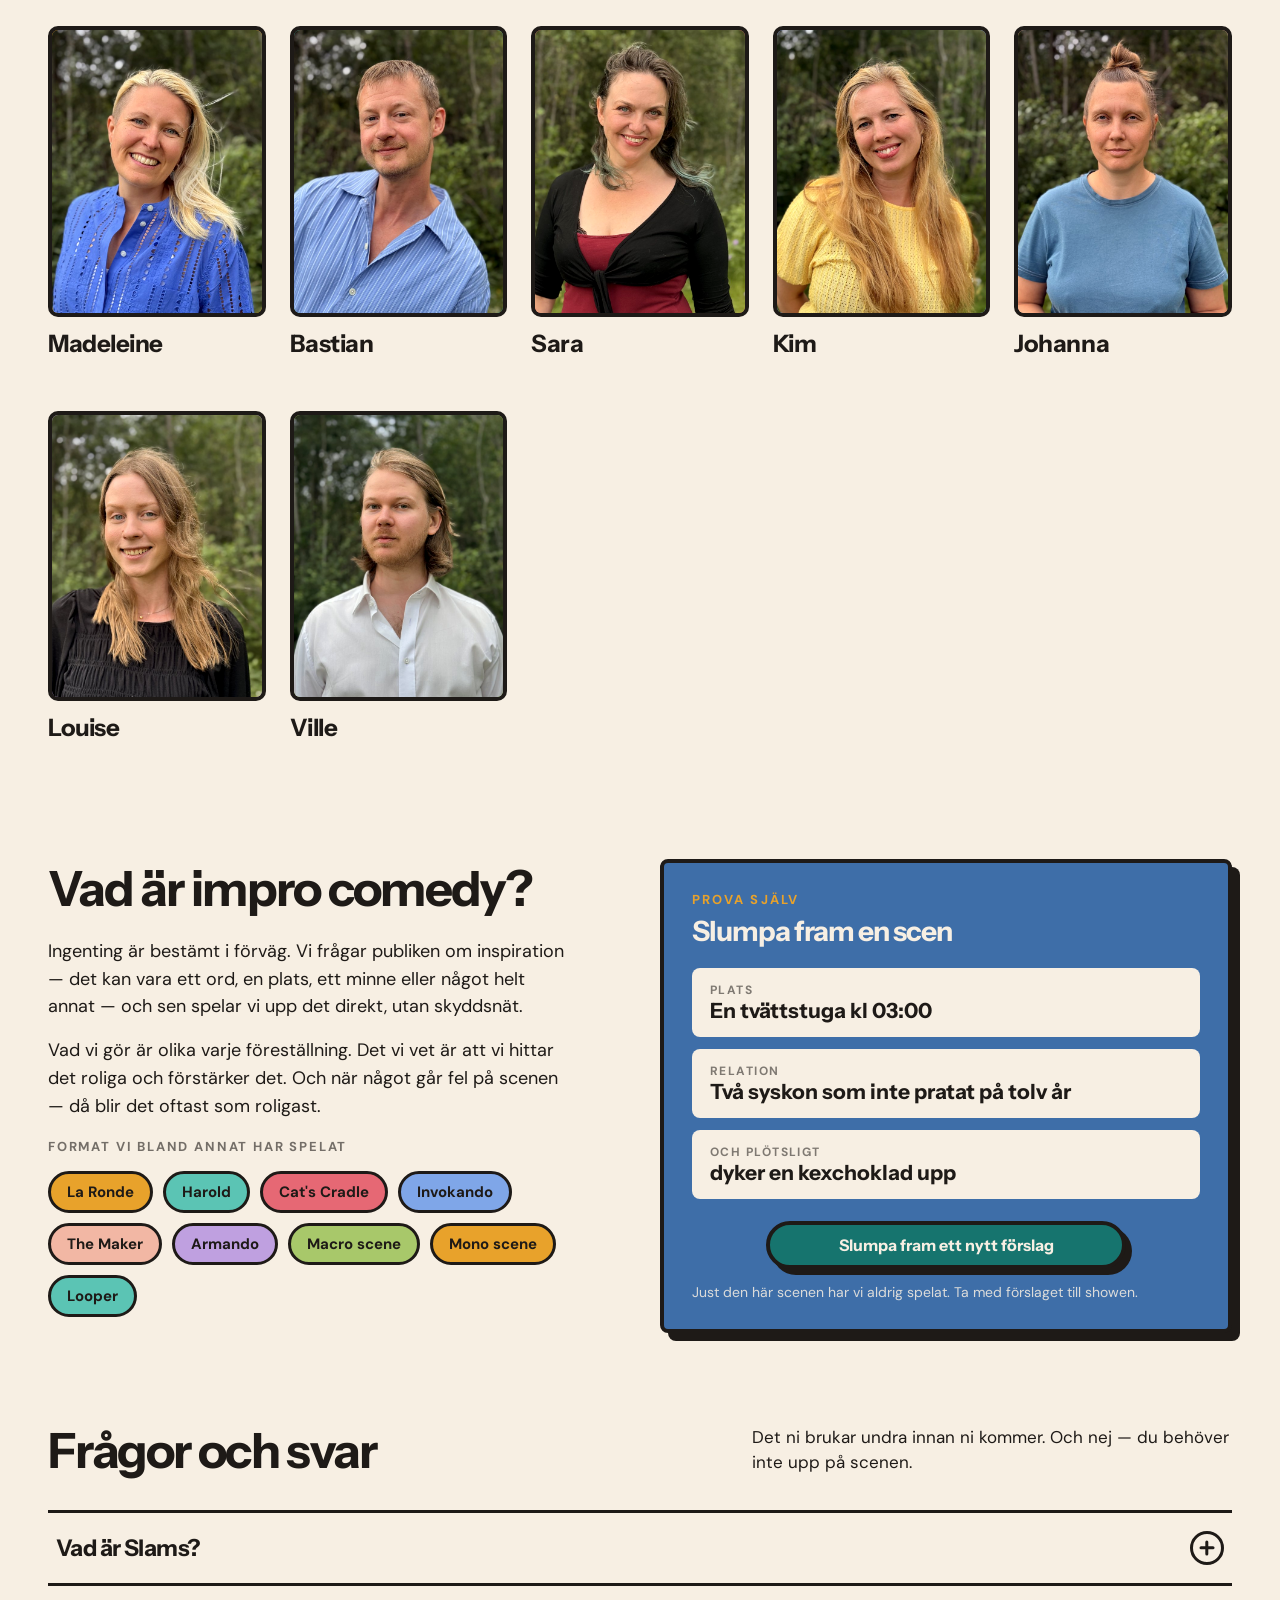
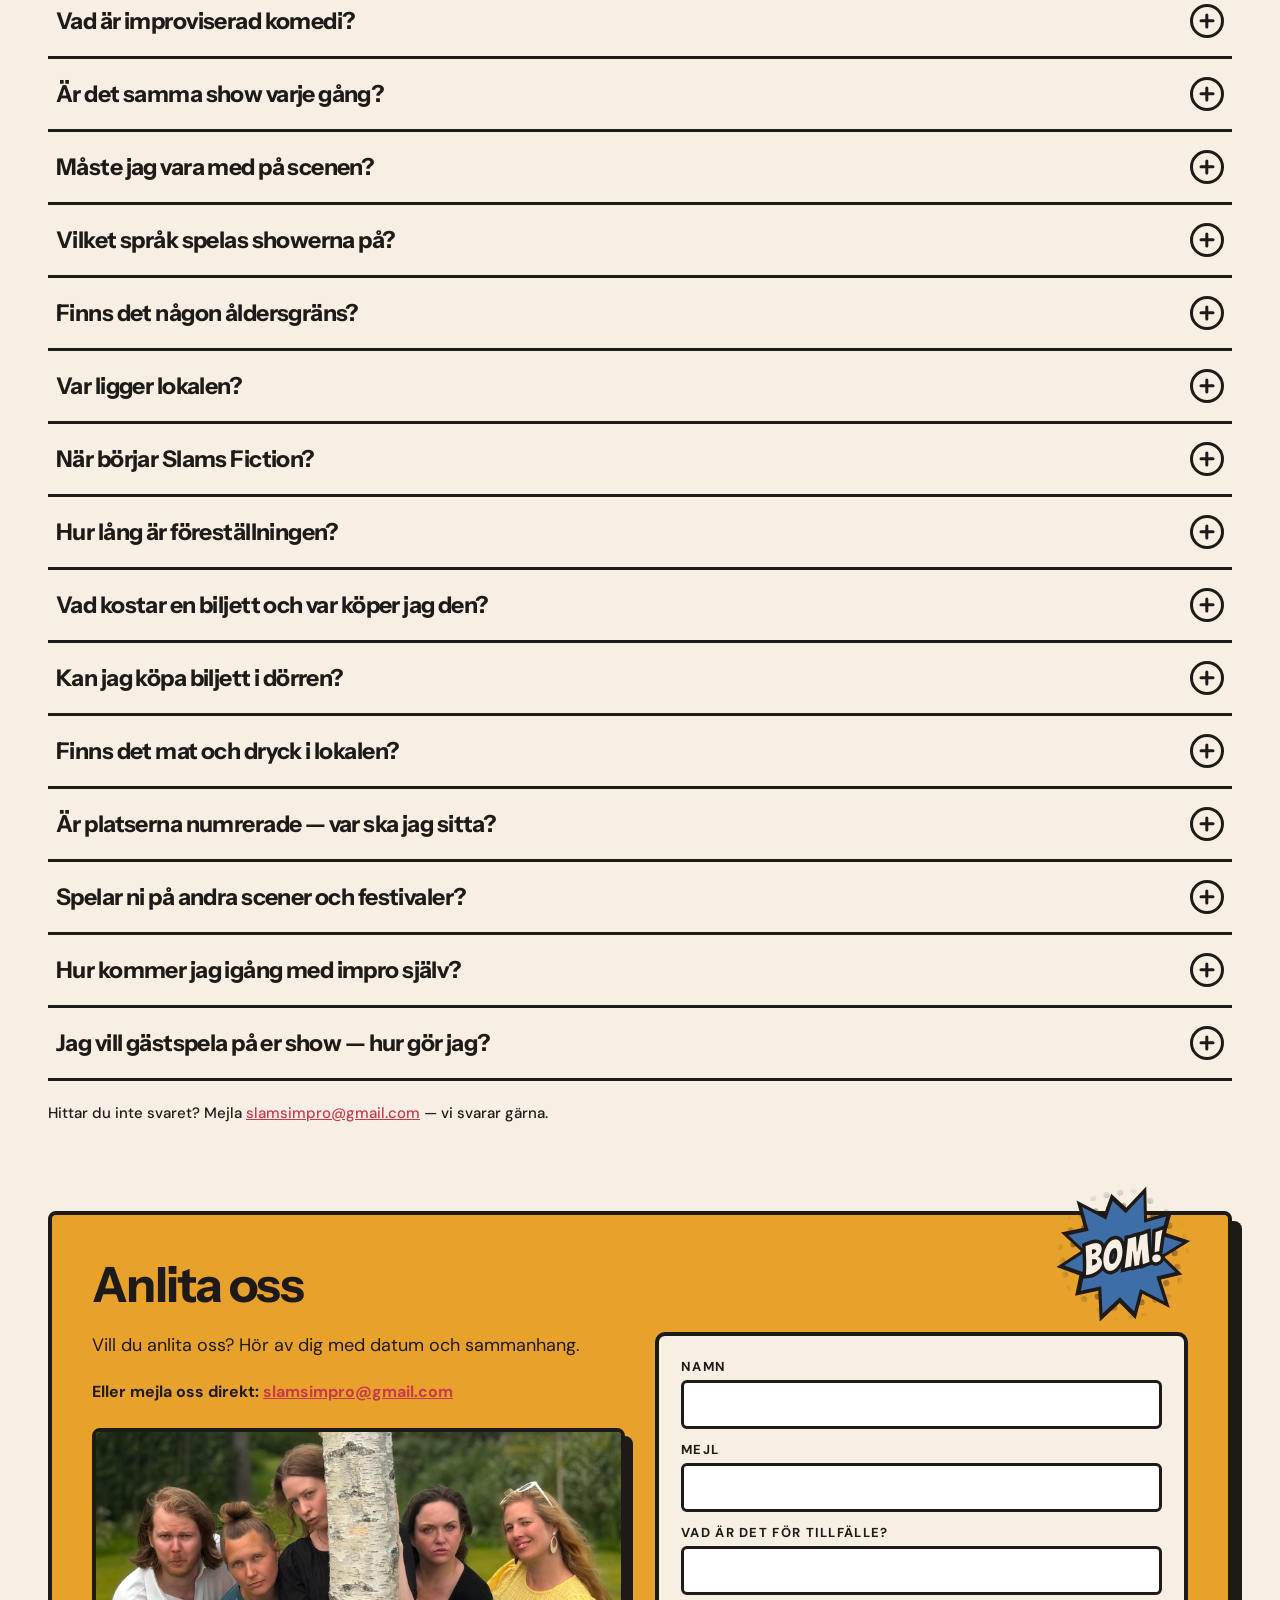
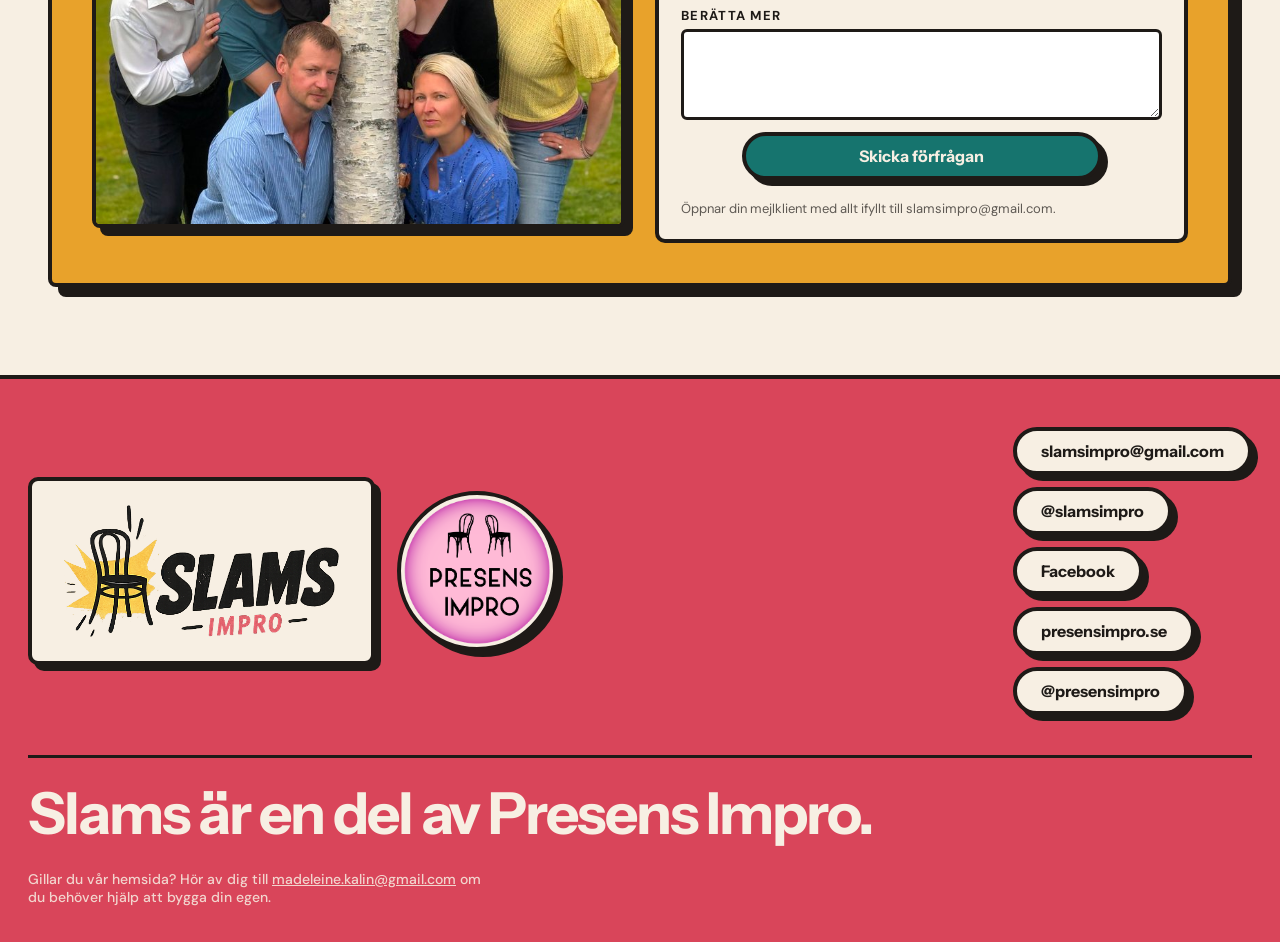
==== commit ae4103a8: "Bygg om Slams Fiction-teasern på startsidan som en liten retro-tv Byter solstrålarna i teaserkortet " ====
--- a/index.html
+++ b/index.html
@@ -200,18 +200,33 @@
   </section>
 
   <section id="fiction" class="fiction" aria-labelledby="fiction-heading">
-    <div class="fiction-panel">
-      <div class="fiction-art">
-        <span class="fiction-rays" aria-hidden="true"></span>
-        <p class="fiction-kicker" data-i18n="fiction.kicker">Vår återkommande show</p>
-        <h2 id="fiction-heading" class="fiction-title" data-i18n="fiction.title">Slams Fiction</h2>
+    <div class="fiction-teaser">
+
+      <div class="teaser-tv-wrap">
+        <div class="teaser-tv">
+          <div class="teaser-tv-screen">
+            <span class="teaser-tv-scanlines" aria-hidden="true"></span>
+            <span class="teaser-tv-ch" aria-hidden="true">CH 04</span>
+            <span class="teaser-tv-live" aria-hidden="true"><span class="teaser-tv-live-dot"></span>LIVE</span>
+            <h2 id="fiction-heading" class="teaser-tv-title" data-i18n="fiction.title">Slams Fiction</h2>
+          </div>
+        </div>
+        <div class="teaser-channel-strip">
+          <span>01 SÅPA</span>
+          <span>02 BLOOPERS</span>
+          <span>03 FILM</span>
+          <span class="teaser-channel-current">04 ▶▶</span>
+        </div>
       </div>
 
-      <div class="fiction-copy">
-        <p data-i18n="fiction.p1">Slams Fiction är vår egen show i Presens improkällare i Midsommarkransen. Ingenting är skrivet i förväg — vi bygger hela kvällen på förslag från er i publiken, och spelar den bara en gång.</p>
-        <p data-i18n="fiction.p2">Varje kväll har vi med en gäst som får ställa till det för oss — en ny röst på scenen som tvingar oss att tänka om.</p>
-
-        <dl class="fiction-facts">
+      <div class="fiction-teaser-copy">
+        <p class="teaser-kicker" data-i18n="fiction.kicker">en tv-kväll som aldrig sänts</p>
+        <p data-i18n="fiction.p1">Tänk dig en helt vanlig tv-kväll i soffan – fast inget är skrivet i förväg. Vi zappar mellan såpa, film, bloopers och andra tv-genrer, där allt improviseras fram på plats utifrån publikens förslag.</p>
+        <p data-i18n="fiction.p2">Ingen föreställning blir den andra lik – och det går aldrig i repris.</p>
+
+        <hr class="teaser-rule">
+
+        <dl class="teaser-facts">
           <div>
             <dt data-i18n="fiction.lTime">Tid</dt>
             <dd>20:00</dd>
@@ -220,7 +235,7 @@
             <dt data-i18n="fiction.lPrice">Pris</dt>
             <dd data-i18n="fiction.vPrice">150 kr</dd>
           </div>
-          <div>
+          <div class="teaser-fact-place">
             <dt data-i18n="fiction.lPlace">Plats</dt>
             <dd>Midsommarkransen</dd>
           </div>
@@ -234,11 +249,14 @@
           </div>
         </dl>
 
-        <div class="fiction-actions">
-          <a class="btn btn-primary" href="https://presensimpro.se/forestallningar/?#kransenshower" target="_blank" rel="noopener" data-i18n="fiction.cta">Köp biljett</a>
-          <a class="btn btn-ghost" href="slams-fiction/" data-i18n="fic.readMore">Läs mer om Slams Fiction</a>
+        <hr class="teaser-rule">
+
+        <div class="teaser-actions">
+          <a class="btn teaser-btn teaser-btn-primary" href="https://presensimpro.se/forestallningar/?#kransenshower" target="_blank" rel="noopener" data-i18n="fiction.cta">Köp biljett</a>
+          <a class="btn teaser-btn teaser-btn-ghost" href="slams-fiction/" data-i18n="fic.readMore">Läs mer om Slams Fiction</a>
         </div>
       </div>
+
     </div>
   </section>
 
--- a/assets/fonts/fonts.css
+++ b/assets/fonts/fonts.css
@@ -211,3 +211,43 @@
   src: url(poiret-one-latin.woff2) format('woff2');
   unicode-range: U+0000-00FF, U+0131, U+0152-0153, U+02BB-02BC, U+02C6, U+02DA, U+02DC, U+0304, U+0308, U+0329, U+2000-206F, U+20AC, U+2122, U+2191, U+2193, U+2212, U+2215, U+FEFF, U+FFFD;
 }
+
+/* Bungee - latin-ext */
+@font-face {
+  font-family: 'Bungee';
+  font-style: normal;
+  font-weight: 400;
+  font-display: swap;
+  src: url(bungee-latin-ext.woff2) format('woff2');
+  unicode-range: U+0100-02BA, U+02BD-02C5, U+02C7-02CC, U+02CE-02D7, U+02DD-02FF, U+0304, U+0308, U+0329, U+1D00-1DBF, U+1E00-1E9F, U+1EF2-1EFF, U+2020, U+20A0-20AB, U+20AD-20C0, U+2113, U+2C60-2C7F, U+A720-A7FF;
+}
+
+/* Bungee - latin */
+@font-face {
+  font-family: 'Bungee';
+  font-style: normal;
+  font-weight: 400;
+  font-display: swap;
+  src: url(bungee-latin.woff2) format('woff2');
+  unicode-range: U+0000-00FF, U+0131, U+0152-0153, U+02BB-02BC, U+02C6, U+02DA, U+02DC, U+0304, U+0308, U+0329, U+2000-206F, U+20AC, U+2122, U+2191, U+2193, U+2212, U+2215, U+FEFF, U+FFFD;
+}
+
+/* DM Mono - latin-ext */
+@font-face {
+  font-family: 'DM Mono';
+  font-style: normal;
+  font-weight: 400;
+  font-display: swap;
+  src: url(dm-mono-latin-ext.woff2) format('woff2');
+  unicode-range: U+0100-02BA, U+02BD-02C5, U+02C7-02CC, U+02CE-02D7, U+02DD-02FF, U+0304, U+0308, U+0329, U+1D00-1DBF, U+1E00-1E9F, U+1EF2-1EFF, U+2020, U+20A0-20AB, U+20AD-20C0, U+2113, U+2C60-2C7F, U+A720-A7FF;
+}
+
+/* DM Mono - latin */
+@font-face {
+  font-family: 'DM Mono';
+  font-style: normal;
+  font-weight: 400;
+  font-display: swap;
+  src: url(dm-mono-latin.woff2) format('woff2');
+  unicode-range: U+0000-00FF, U+0131, U+0152-0153, U+02BB-02BC, U+02C6, U+02DA, U+02DC, U+0304, U+0308, U+0329, U+2000-206F, U+20AC, U+2122, U+2191, U+2193, U+2212, U+2215, U+FEFF, U+FFFD;
+}
--- a/styles.css
+++ b/styles.css
@@ -12,6 +12,8 @@
   --font-display: "Instrument Sans", sans-serif;
   --font-body: "DM Sans", system-ui, sans-serif;
   --font-comic: "Bangers", cursive;
+  --font-bungee: "Bungee", cursive;
+  --font-mono: "DM Mono", ui-monospace, monospace;
 }
 
 *, *::before, *::after { box-sizing: border-box; }
@@ -557,74 +559,205 @@
 }
 
 
-/* Slams Fiction — the show's own section, styled after the poster */
-.fiction-panel {
+/* =========================================================================
+   Slams Fiction — teaserkortet mellan datumlistan och citatkortet
+   Egen liten tv-komponent (samma teknik som sidans hero, i mindre skala)
+   och en egen färgpalett i hex, oberoende av sidans --ink/--cream/--amber.
+   ========================================================================= */
+
+.fiction-teaser {
+  --tv-bg: #211d1a;
+  --tv-text: #f4ece0;
+  --tv-accent: #f7a63a;
+  --tv-rule: #4a4038;
+  --tv-frame: #3a322b;
+  --tv-line: #171411;
+
+  display: grid;
+  grid-template-columns: 1fr;
+  gap: 18px;
+  padding: 18px 18px 24px;
+  border: 2px solid var(--tv-line);
+  border-radius: 6px;
+  background: var(--tv-bg);
+  color: var(--tv-text);
+  box-shadow: 5px 5px 0 var(--tv-line);
+}
+
+.teaser-kicker {
+  margin: 0 0 10px;
+  font-family: var(--font-body);
+  font-size: 12px;
+  font-weight: 800;
+  letter-spacing: 0.2em;
+  text-transform: uppercase;
+  color: var(--tv-accent);
+}
+.fiction-teaser-copy p {
+  font-family: var(--font-body);
+  font-size: 15px;
+  line-height: 1.6;
+  margin: 0 0 12px;
+  text-wrap: pretty;
+}
+.fiction-teaser-copy p:last-of-type { margin-bottom: 0; }
+
+.teaser-rule { margin: 18px 0; border: none; border-top: 1px solid var(--tv-rule); }
+
+.teaser-facts {
+  display: grid;
+  grid-template-columns: repeat(2, minmax(0, 1fr));
+  gap: 14px 20px;
+}
+.teaser-fact-place { grid-column: 1 / -1; }
+.teaser-facts dt {
+  margin: 0 0 4px;
+  font-family: var(--font-body);
+  font-size: 11px;
+  font-weight: 800;
+  letter-spacing: 0.14em;
+  text-transform: uppercase;
+  color: var(--tv-accent);
+}
+.teaser-facts dd {
+  margin: 0;
+  font-family: var(--font-body);
+  font-size: 16px;
+  font-weight: 700;
+  color: var(--tv-text);
+}
+
+.teaser-actions { display: flex; flex-direction: column; gap: 12px; }
+.teaser-btn {
+  display: block;
+  width: 100%;
+  text-align: center;
+  font-family: var(--font-body);
+  font-size: 15px;
+  font-weight: 800;
+  padding: 12px 22px;
+  border: 2px solid var(--tv-line);
+  border-radius: 999px;
+  box-shadow: none;
+}
+.teaser-btn:hover, .teaser-btn:focus-visible { transform: none; box-shadow: none; }
+.teaser-btn-primary { background: #16776f; color: #fff; }
+.teaser-btn-primary:hover, .teaser-btn-primary:focus-visible { background: #0f5e57; color: #fff; }
+.teaser-btn-ghost { background: var(--tv-text); color: var(--tv-bg); }
+.teaser-btn-ghost:hover, .teaser-btn-ghost:focus-visible { background: #fff; color: var(--tv-bg); }
+
+/* Tv:n — samma uppbyggnad som hero:ns, i mindre format. */
+.teaser-tv {
+  background: var(--tv-frame);
+  border-radius: 18px;
+  padding: 12px;
+  box-shadow: 0 16px 30px rgba(0, 0, 0, .45), inset 0 2px 0 rgba(255, 255, 255, .08);
+}
+.teaser-tv-screen {
   position: relative;
+  display: flex;
+  align-items: center;
+  justify-content: center;
+  aspect-ratio: 4 / 3;
+  padding: 12px;
+  border-radius: 26px / 22px;
   overflow: hidden;
-  display: grid;
-  /* min() håller spåret från att kräva mer bredd än panelen har. Utan det blir
-     spåret 290px i en 201px-panel i mobil, och overflow:hidden klipper av
-     brödtexten och skjuter titeln åt höger. */
-  grid-template-columns: repeat(auto-fit, minmax(min(290px, 100%), 1fr));
-  gap: 36px;
-  align-items: center;
-  padding: 46px 40px;
-  border: 4px solid var(--ink);
-  border-radius: 8px;
-  background: var(--ink);
-  color: var(--cream);
-  box-shadow: 10px 10px 0 var(--ink);
-}
-
-/* Strålkransen bakom titeln. Den sitter i .fiction-art och mäts i vw, inte i
-   procent av panelen — annars glider den iväg och hamnar bakom brödtexten när
-   panelen blir enspaltig i mobil. Nu följer den titeln i båda layouterna. */
-.fiction-rays {
-  position: absolute;
-  left: 50%;
-  top: 50%;
-  width: min(150vw, 1900px);
-  aspect-ratio: 1;
-  transform: translate(-50%, -50%);
-  z-index: 0;
-  background: repeating-conic-gradient(from 0deg,
-    rgba(232, 162, 43, 0.34) 0deg 4deg,
-    transparent 4deg 11deg);
-  /* Urholkad mitt: annars möts alla strålar i en tät knut ovanför titeln. */
-  -webkit-mask-image: radial-gradient(circle, transparent 4%, #000 20%, transparent 60%);
-  mask-image: radial-gradient(circle, transparent 4%, #000 20%, transparent 60%);
+  background: radial-gradient(ellipse at center, #3b2a1d 0%, #120d0a 80%);
+}
+.teaser-tv-scanlines {
+  position: absolute;
+  inset: 0;
   pointer-events: none;
-}
-
-.fiction-art { position: relative; text-align: center; }
-/* Strålkransen ligger först i .fiction-art, så texten behöver vara positionerad
-   för att hamna ovanpå den. */
-.fiction-kicker, .fiction-title { position: relative; }
-.fiction-kicker {
-  margin: 0 0 10px;
-  font-size: 13px;
-  font-weight: 700;
-  letter-spacing: 0.18em;
-  text-transform: uppercase;
-  color: var(--amber);
-}
-.fiction-title {
-  font-family: var(--font-comic);
+  background-image: repeating-linear-gradient(0deg, rgba(0, 0, 0, .28) 0 2px, transparent 2px 4px);
+}
+.teaser-tv-ch {
+  position: absolute;
+  top: 10px;
+  left: 12px;
+  font-family: var(--font-mono);
+  font-size: 15px;
+  color: #9be38b;
+  text-shadow: 0 0 8px rgba(155, 227, 139, .7);
+}
+.teaser-tv-live {
+  position: absolute;
+  top: 10px;
+  right: 12px;
+  display: flex;
+  align-items: center;
+  gap: 5px;
+  font-family: var(--font-mono);
+  font-size: 11px;
+  color: var(--tv-text);
+}
+.teaser-tv-live-dot {
+  width: 8px;
+  height: 8px;
+  border-radius: 50%;
+  background: #e8452c;
+  box-shadow: 0 0 8px #e8452c;
+  animation: teaser-live-blink 1.2s ease-in-out infinite;
+}
+@keyframes teaser-live-blink {
+  0%, 100% { opacity: 1; }
+  50% { opacity: .2; }
+}
+@media (prefers-reduced-motion: reduce) {
+  .teaser-tv-live-dot { animation: none; }
+}
+
+.teaser-tv-title {
+  margin: 0;
+  text-align: center;
+  line-height: 0.95;
+  font-family: var(--font-bungee);
   font-weight: 400;
-  font-size: clamp(52px, 8.5vw, 108px);
-  line-height: 0.88;
-  letter-spacing: 0.02em;
-  text-transform: uppercase;
-  color: var(--amber);
-  -webkit-text-stroke: 9px var(--ink);
-  paint-order: stroke fill;
-  transform: rotate(-3deg);
-  max-width: 7ch;
-  margin: 0 auto;
-}
-
-.fiction-copy { position: relative; }
-:where(.fiction-copy) p { font-size: 17px; line-height: 1.6; margin: 0 0 16px; text-wrap: pretty; }
+  font-size: 44px;
+  color: var(--tv-accent);
+  background: linear-gradient(180deg, #ffe08a 10%, #f7a63a 50%, #ea6a1f 90%);
+  -webkit-background-clip: text;
+  background-clip: text;
+  -webkit-text-fill-color: transparent;
+  filter: drop-shadow(3px 4px 0 #0c0907);
+  transform: rotate(-4deg);
+}
+
+.teaser-channel-strip {
+  display: flex;
+  flex-wrap: wrap;
+  justify-content: space-between;
+  gap: 4px 12px;
+  margin-top: 10px;
+  font-family: var(--font-mono);
+  font-size: 10px;
+  color: #a89f94;
+}
+.teaser-channel-current { color: var(--tv-accent); }
+
+@media (min-width: 1024px) {
+  .fiction-teaser {
+    grid-template-columns: 380px minmax(0, 1fr);
+    align-items: center;
+    gap: 44px;
+    padding: 40px;
+    box-shadow: 7px 7px 0 var(--tv-line);
+  }
+  .fiction-teaser-copy p { font-size: 16px; }
+
+  .teaser-facts { grid-template-columns: auto auto minmax(0, 1fr); gap: 16px 32px; }
+  .teaser-fact-place { grid-column: auto; }
+
+  .teaser-actions { flex-direction: row; }
+  .teaser-btn { width: auto; }
+
+  .teaser-tv { border-radius: 26px; padding: 18px; }
+  .teaser-tv-screen { border-radius: 36px / 30px; }
+  .teaser-tv-title { font-size: 72px; }
+  .teaser-tv-ch { top: 16px; left: 18px; font-size: 20px; }
+  .teaser-tv-live { top: 16px; right: 18px; font-size: 13px; }
+  .teaser-tv-live-dot { width: 10px; height: 10px; }
+  .teaser-channel-strip { font-size: 12px; }
+}
 
 /* Read as a spec list, not as a row of buttons: no frames, no fills. */
 .fiction-facts {
@@ -1112,8 +1245,6 @@
   .pow-button .burst-text { font-size: 24px; -webkit-text-stroke-width: 4px; }
 
   #fiction { padding-top: 62px; }
-  .fiction-panel { padding: 32px 20px 26px; gap: 26px; }
-  .fiction-title { -webkit-text-stroke-width: 6px; }
   /* Två spalter blir för smala här: "Midsommarkransen" är bredare än cellen
      och rann in i värdet bredvid. */
   .fiction-facts { grid-template-columns: 1fr; gap: 14px; }
@@ -1141,176 +1272,321 @@
    cream-färgade som bara syns mot den mörka panelen på startsidan.
    ========================================================================= */
 
-.breadcrumb {
-  max-width: 1240px;
-  margin: 0 auto;
-  padding: 18px 28px 0;
-  font-size: 13px;
-  letter-spacing: 0.04em;
-}
-.breadcrumb ol {
+/* Slams Fiction-sidan som en mörk scen: hela huvudinnehållet (main.page--stage)
+   får affischens mörka botten och filmkorn istället för att texten satt
+   inbäddad i en egen boxad panel. Rubriken står fri direkt på scenen, i
+   samma Bangers-typsnitt och tjocka bläckkontur som förut, men nu med en
+   gul-till-orange gradient som lutar sig närmare den tryckta höstaffischen. */
+.page--stage {
+  position: relative;
+  background: var(--ink);
+  color: var(--cream);
+  padding-bottom: 88px;
+  overflow: hidden;
+}
+/* Footerns egna toppmarginal ligger mellan main och footer, utanför bådas
+   bakgrund — där lyste sidans ljusa botten igenom som en vit rand under
+   scenen. page--stage tar hand om samma luft själv, i sin mörka färg. */
+.page--stage + .site-footer { margin-top: 0; }
+.page--stage::before {
+  content: "";
+  position: absolute;
+  inset: 0;
+  z-index: 0;
+  pointer-events: none;
+  mix-blend-mode: overlay;
+  opacity: 0.35;
+  background-image: url("data:image/svg+xml,%3Csvg xmlns='http://www.w3.org/2000/svg'%3E%3Cfilter id='n'%3E%3CfeTurbulence type='fractalNoise' baseFrequency='0.85' numOctaves='2' stitchTiles='stitch'/%3E%3C/filter%3E%3Crect width='100%25' height='100%25' filter='url(%23n)'/%3E%3C/svg%3E");
+}
+.page--stage > * { position: relative; z-index: 1; }
+
+.prose a { color: var(--amber); }
+.prose a:hover { color: var(--cream); }
+
+/* =========================================================================
+   Slams Fiction — hero som en retro-tv
+   Egen liten komponent med sina egna färger/typsnitt (specade i hex, inte
+   sidans --ink/--cream/--amber som ligger nära men inte exakt på samma
+   toner) och sin egen mörka botten, oberoende av .page--stage ovanför.
+   ========================================================================= */
+
+.fiction-hero {
+  --tv-bg: #211d1a;
+  --tv-text: #f4ece0;
+  --tv-muted: #a89f94;
+  --tv-accent: #f7a63a;
+  --tv-btn: #16776f;
+  --tv-frame: #3a322b;
+
+  /* main section sätter annars max-width:1240px + egen padding, vilket
+     skulle klämma in den här fullbredds-botten i en smalare, centrerad box. */
+  max-width: none;
+  margin: 0;
+  padding: 0;
+  background: var(--tv-bg);
+  color: var(--tv-text);
+}
+
+.fiction-hero-grid {
+  display: grid;
+  grid-template-columns: 1fr;
+  grid-template-areas: "crumb" "tv" "copy";
+  gap: 20px;
+  padding: 20px 20px 40px;
+}
+.fiction-hero-crumb { grid-area: crumb; }
+.fiction-tv-wrap { grid-area: tv; }
+.fiction-hero-copy { grid-area: copy; }
+
+.fiction-hero-crumb ol {
   display: flex;
   flex-wrap: wrap;
   gap: 8px;
   margin: 0;
   padding: 0;
   list-style: none;
-}
-.breadcrumb li + li::before {
-  content: "›";
-  margin-right: 8px;
-  opacity: 0.45;
-}
-.breadcrumb [aria-current] { opacity: 0.55; }
-
-.page-hero { padding-top: 26px; }
-.page-hero .kicker {
-  margin: 0 0 10px;
+  font-family: var(--font-body);
   font-size: 13px;
-  font-weight: 700;
-  letter-spacing: 0.18em;
+  letter-spacing: 0.04em;
+}
+.fiction-hero-crumb li + li::before { content: "›"; margin-right: 8px; opacity: 0.5; }
+.fiction-hero-crumb [aria-current] { opacity: 0.65; }
+.fiction-hero-crumb a { color: var(--tv-accent); }
+.fiction-hero-crumb a:hover { color: var(--tv-text); }
+
+.fiction-hero-copy .lead p {
+  max-width: 62ch;
+  margin: 0 0 16px;
+  font-family: var(--font-body);
+  font-size: 17px;
+  line-height: 1.6;
+  color: var(--tv-text);
+  text-wrap: pretty;
+}
+.fiction-hero-copy .lead a { color: var(--tv-accent); }
+.fiction-hero-copy .lead a:hover { color: var(--tv-text); }
+
+.fiction-hero-actions {
+  display: flex;
+  flex-direction: column;
+  align-items: center;
+  gap: 20px;
+  margin-top: 4px;
+}
+.fiction-hero-btn {
+  display: block;
+  width: 100%;
+  text-align: center;
+  font-family: var(--font-body);
+  font-weight: 800;
+  font-size: 20px;
+  padding: 16px 24px;
+  border: none;
+  border-radius: 999px;
+  background: var(--tv-btn);
+  color: #fff;
+  box-shadow: none;
+}
+.fiction-hero-btn:hover, .fiction-hero-btn:focus-visible {
+  background: #0f5e57;
+  color: #fff;
+  transform: none;
+  box-shadow: none;
+}
+.fiction-hero-countdown {
+  display: flex;
+  flex-direction: column;
+  align-items: center;
+  gap: 4px;
+  font-family: var(--font-body);
+}
+.fiction-hero-countdown .countdown-label {
+  font-size: 12px;
+  font-weight: 700;
   text-transform: uppercase;
-  color: var(--amber);
-}
-.page-hero h1 {
-  font-size: clamp(32px, 5.4vw, 62px);
-  max-width: 18ch;
-  margin: 0 0 18px;
-}
-.page-hero .lead { max-width: 62ch; }
-.page-hero .lead p {
+  letter-spacing: 0.16em;
+  color: var(--tv-muted);
+  opacity: 1;
+  white-space: nowrap;
+}
+.fiction-hero-countdown .countdown-value {
+  font-family: var(--font-body);
+  font-size: 24px;
+  font-weight: 800;
+  font-variant-numeric: tabular-nums;
+  color: var(--tv-text);
+  white-space: nowrap;
+}
+
+/* Tv:n */
+.fiction-tv {
+  background: var(--tv-frame);
+  border-radius: 22px;
+  padding: 14px;
+  box-shadow: 0 30px 60px rgba(0, 0, 0, .5), inset 0 2px 0 rgba(255, 255, 255, .08);
+}
+.fiction-tv-screen {
+  position: relative;
+  display: flex;
+  align-items: center;
+  justify-content: center;
+  aspect-ratio: 4 / 3;
+  padding: 16px;
+  border-radius: 30px / 26px;
+  overflow: hidden;
+  background: radial-gradient(ellipse at center, #3b2a1d 0%, #120d0a 80%);
+}
+.fiction-tv-scanlines {
+  position: absolute;
+  inset: 0;
+  pointer-events: none;
+  background-image: repeating-linear-gradient(0deg, rgba(0, 0, 0, .28) 0 2px, transparent 2px 4px);
+}
+.fiction-tv-ch {
+  position: absolute;
+  top: 12px;
+  left: 14px;
+  font-family: var(--font-mono);
   font-size: 18px;
-  line-height: 1.55;
-  margin: 0 0 14px;
-  text-wrap: pretty;
-}
-.page-hero-actions {
+  color: #9be38b;
+  text-shadow: 0 0 10px rgba(155, 227, 139, .7);
+}
+.fiction-tv-live {
+  position: absolute;
+  top: 12px;
+  right: 14px;
+  display: flex;
+  align-items: center;
+  gap: 6px;
+  font-family: var(--font-mono);
+  font-size: 12px;
+  color: var(--tv-text);
+}
+.fiction-tv-live-dot {
+  width: 8px;
+  height: 8px;
+  border-radius: 50%;
+  background: #e8452c;
+  box-shadow: 0 0 10px #e8452c;
+  animation: fiction-live-blink 1.2s ease-in-out infinite;
+}
+@keyframes fiction-live-blink {
+  0%, 100% { opacity: 1; }
+  50% { opacity: 0.2; }
+}
+@media (prefers-reduced-motion: reduce) {
+  .fiction-tv-live-dot { animation: none; }
+}
+
+.fiction-tv-title {
+  margin: 0;
+  max-width: none;
+  text-align: center;
+  line-height: 0.95;
+  font-family: var(--font-bungee);
+  font-weight: 400;
+  font-size: 52px;
+  color: var(--tv-accent);
+  background: linear-gradient(180deg, #ffe08a 10%, #f7a63a 50%, #ea6a1f 90%);
+  -webkit-background-clip: text;
+  background-clip: text;
+  -webkit-text-fill-color: transparent;
+  filter: drop-shadow(4px 5px 0 #0c0907);
+  transform: rotate(-4deg);
+}
+
+.fiction-channel-strip {
   display: flex;
   flex-wrap: wrap;
-  align-items: center;
-  gap: 18px;
-  margin: 30px 0 0;
-}
-
-/* Slams Fiction-sidans egen affisch, ovanpå den vanliga page-hero-texten.
-   Byggd av samma delar som startsidans .fiction-panel (mörk panel,
-   strålkrans i .fiction-rays, .fiction-kicker) plus en filmkornstextur, en
-   genre-rad och en prisskylt-liknande badge, lånade från den tryckta
-   höstaffischen. */
-.fiction-poster {
-  position: relative;
-  overflow: hidden;
-  text-align: center;
-  padding: 44px 28px 38px;
-  margin: 0 0 38px;
-  border: 4px solid var(--ink);
-  border-radius: 8px;
-  background: var(--ink);
-  color: var(--cream);
-  box-shadow: 10px 10px 0 var(--ink);
-}
-/* Filmkorn: samma trick som en skannad affisch, ett SVG-brus över hela
-   panelen. Lågt opacitet så texten inte tappar kontrast. */
-.fiction-poster::before {
-  content: "";
-  position: absolute;
-  inset: 0;
-  z-index: 1;
-  pointer-events: none;
-  mix-blend-mode: overlay;
-  opacity: 0.5;
-  background-image: url("data:image/svg+xml,%3Csvg xmlns='http://www.w3.org/2000/svg'%3E%3Cfilter id='n'%3E%3CfeTurbulence type='fractalNoise' baseFrequency='0.85' numOctaves='2' stitchTiles='stitch'/%3E%3C/filter%3E%3Crect width='100%25' height='100%25' filter='url(%23n)'/%3E%3C/svg%3E");
-}
-.fiction-poster > .fiction-kicker,
-.fiction-poster > .fiction-poster-title,
-.fiction-poster > .fiction-genres {
-  position: relative;
-  z-index: 2;
-}
-.fiction-poster .fiction-kicker { margin: 0 0 6px; }
-
-.page-hero .fiction-poster-title { margin: 0; max-width: none; }
-.fiction-title-big {
+  justify-content: space-between;
+  gap: 6px 14px;
+  margin-top: 14px;
+  font-family: var(--font-mono);
+  font-size: 11px;
+  color: var(--tv-muted);
+}
+.fiction-channel-current { color: var(--tv-accent); }
+
+/* 1024px är iPad-liggande-bredden, men 380px + 600px tv + 64px gap +
+   94px×2 padding lämnar bara ~170px åt brödtexten där — texten radbröts
+   efter 2-3 ord. Höjd till 1200px så textspalten har minst ~350px innan
+   tvåkolumns-layouten kopplas in. */
+@media (min-width: 1200px) {
+  .fiction-hero-grid {
+    grid-template-columns: minmax(0, 1fr) 600px;
+    grid-template-areas: "crumb tv" "copy tv";
+    align-items: center;
+    gap: 64px;
+    padding: 40px 94px 72px;
+  }
+  .fiction-hero-crumb ol { font-size: 15px; }
+
+  .fiction-hero-copy .lead p { font-size: 21px; line-height: 1.65; }
+
+  /* flex-wrap: wrap i stället för att bara lita på att kolumnen är bred nog
+     — annars klämmer raden ihop nedräkningens etikett till flera rader
+     istället för att lägga sig under knappen. */
+  .fiction-hero-actions { flex-direction: row; flex-wrap: wrap; align-items: center; row-gap: 12px; column-gap: 28px; }
+  .fiction-hero-btn { width: auto; font-size: 26px; padding: 18px 40px; flex-shrink: 0; }
+  .fiction-hero-countdown { align-items: flex-start; }
+  .fiction-hero-countdown .countdown-label { font-size: 13px; }
+  .fiction-hero-countdown .countdown-value { font-size: 30px; }
+
+  .fiction-tv { border-radius: 34px; padding: 26px; }
+  .fiction-tv-screen { border-radius: 48px / 40px; }
+  .fiction-tv-title { font-size: 96px; }
+  .fiction-tv-ch { top: 20px; left: 24px; font-size: 30px; }
+  .fiction-tv-live { top: 20px; right: 24px; font-size: 18px; }
+  .fiction-tv-live-dot { width: 12px; height: 12px; }
+  .fiction-channel-strip { font-size: 15px; }
+}
+
+/* De fyra scenbilderna. Grid-kolumnerna gör jobbet på båda skärmstorlekar:
+   under 1300px finns bara en kolumn så bilderna hamnar i det vanliga
+   textflödet ("insprängt"), och från 1300px och uppåt öppnas två
+   marginalkolumner vid sidan av den 620px breda textspalten där bilderna
+   flyter ut till höger och vänster om texten. Ingen pixelräknad
+   positionering — grid-row: span gör att varje bild landar ungefär i höjd
+   med stycket den syftar på. */
+.fiction-copy-grid {
+  display: grid;
+  grid-template-columns: 1fr;
+  column-gap: 32px;
+}
+/* Utan min-width:0 vägrar gridceller krympa under sitt innehålls egen
+   bredd — bilderna ville hålla sin naturliga bildbredd och texten sitt
+   max-width, och båda sprängde ut ur den smala mobilkolumnen. */
+.fiction-copy-grid > * { min-width: 0; }
+
+.fiction-stage-photo {
+  margin: 32px auto;
+  width: min(100%, 440px);
+}
+.fiction-stage-photo--left { transform: rotate(-2deg); }
+.fiction-stage-photo--right { transform: rotate(2deg); }
+.fiction-stage-photo img {
   display: block;
-  font-family: var(--font-comic);
-  font-weight: 400;
-  font-size: clamp(46px, 9vw, 92px);
-  line-height: 0.88;
-  letter-spacing: 0.02em;
-  text-transform: uppercase;
-  color: var(--amber);
-  -webkit-text-stroke: 7px var(--ink);
-  paint-order: stroke fill;
-  transform: rotate(-2deg);
-}
-.fiction-title-small {
-  display: block;
-  margin: 14px auto 0;
-  max-width: 46ch;
-  font-family: var(--font-display);
-  font-weight: 700;
-  font-size: clamp(15px, 1.7vw, 19px);
-  letter-spacing: -0.01em;
-  line-height: 1.4;
-  color: var(--cream);
-  opacity: 0.92;
-}
-
-/* Prisskylten på affischen, återanvänd som "inga repriser" i övre hörnet. */
-.fiction-badge {
-  position: absolute;
-  top: 18px;
-  right: 18px;
-  z-index: 2;
-  display: flex;
-  align-items: center;
-  justify-content: center;
-  width: 104px;
-  height: 104px;
-  padding: 6px;
-  border-radius: 50%;
-  border: 4px solid var(--ink);
-  background: var(--amber);
-  color: var(--ink);
-  transform: rotate(9deg);
-  font-family: var(--font-comic);
-  font-weight: 400;
-  font-size: 17px;
-  line-height: 1.05;
-  text-align: center;
-  text-transform: uppercase;
-}
-
-.fiction-genres {
-  display: flex;
-  flex-wrap: wrap;
-  justify-content: center;
-  gap: 10px;
-  margin: 26px 0 0;
-}
-.fiction-genres li {
-  font-family: var(--font-display);
-  font-weight: 700;
-  font-size: 13px;
-  letter-spacing: 0.06em;
-  text-transform: uppercase;
-  padding: 7px 16px;
-  border: 2px solid var(--amber);
-  border-radius: 999px;
-  color: var(--amber);
-}
-
-@media (max-width: 620px) {
-  .fiction-poster { padding: 38px 20px 30px; }
-  .fiction-badge {
-    position: static;
-    width: auto;
-    height: auto;
-    margin: 18px auto 0;
-    padding: 8px 20px;
-    border-radius: 999px;
-    transform: rotate(-3deg);
+  width: 100%;
+  height: auto;
+  border: 4px solid var(--cream);
+  border-radius: 10px;
+  box-shadow: 8px 8px 0 rgba(0, 0, 0, 0.5);
+}
+
+@media (min-width: 1300px) {
+  .fiction-copy-grid {
+    grid-template-columns: minmax(0, 1fr) minmax(0, 580px) minmax(0, 1fr);
   }
+  .fiction-copy-grid > :not(.fiction-stage-photo) { grid-column: 2; min-width: 0; }
+  .fiction-stage-photo {
+    grid-row: span 4;
+    align-self: start;
+    width: 100%;
+    max-width: 260px;
+    margin: 6px 0;
+  }
+  .fiction-stage-photo--left { grid-column: 1; justify-self: end; }
+  .fiction-stage-photo--right { grid-column: 3; justify-self: start; }
 }
 
 .prose {
@@ -1323,23 +1599,47 @@
   max-width: 24ch;
   margin: 56px 0 16px;
 }
-.prose > p {
+.fiction-copy-grid > p {
   max-width: 68ch;
   font-size: 17px;
   line-height: 1.65;
   margin: 0 0 16px;
   text-wrap: pretty;
 }
-/* Showlistan på undersidan ligger i löptexten och behöver luft omkring sig. */
+/* Showlistan på undersidan ligger i löptexten och behöver luft omkring sig.
+   Kanterna och gästfotona var ritade mot en ljus sida (bläckfärgade), och
+   syns inte mot den mörka scenen — samma "sticker"-look men i krita/svart
+   skugga istället för bläck. */
 .prose .show-list { margin: 26px 0 0; }
+.prose .show-list,
+.prose .show-item { border-color: rgba(247, 239, 227, 0.28); }
+.prose .guest-photo {
+  border-color: var(--cream);
+  box-shadow: 3px 3px 0 rgba(0, 0, 0, 0.5);
+}
+.prose .show-link { color: var(--amber); }
+.prose .show-link:hover, .prose .show-link:focus-visible { color: var(--cream); }
+
+/* Alla knappar på scenen i samma turkos som "Köp biljett" och "Se kommande
+   datum" — annars sticker Biljett-knapparna i showlistan ut som ljusa
+   pluppar (de ärver .btn-ghost, byggd för en ljus sida). */
+.prose .btn-ghost {
+  background: var(--teal);
+  color: var(--cream);
+  border-color: var(--cream);
+  box-shadow: 6px 6px 0 rgba(0, 0, 0, 0.5);
+}
+.prose .btn-ghost:hover, .prose .btn-ghost:focus-visible {
+  background: var(--teal-dark);
+  color: var(--cream);
+}
 
 /* Bredare kolumner än på startsidans panel: här står posterna på en bred yta,
-   och "Midsommarkransen" gick annars in i kolumnen bredvid. */
+   och "Midsommarkransen" gick annars in i kolumnen bredvid. Kant-färgen är
+   samma krita-på-mörkt som .fiction-facts redan har på startsidans panel. */
 .prose .fiction-facts {
   max-width: 68ch;
   grid-template-columns: repeat(auto-fit, minmax(160px, 1fr));
-  border-top-color: rgba(30, 26, 23, 0.18);
-  border-bottom-color: rgba(30, 26, 23, 0.18);
 }
 .prose .fiction-facts dd { overflow-wrap: break-word; }
 
@@ -1352,18 +1652,9 @@
   opacity: 0.8;
 }
 
-/* Startsidans Slams Fiction-panel: köpknapp + länk till undersidan. */
-.fiction-actions {
-  display: flex;
-  flex-wrap: wrap;
-  gap: 12px;
-}
-
 @media (max-width: 760px) {
-  .breadcrumb { padding: 14px 20px 0; }
   .prose { padding: 8px 20px 0; }
   .prose h2 { margin-top: 42px; }
-  .page-hero-actions { gap: 14px; }
 }
 
 /* =========================================================================
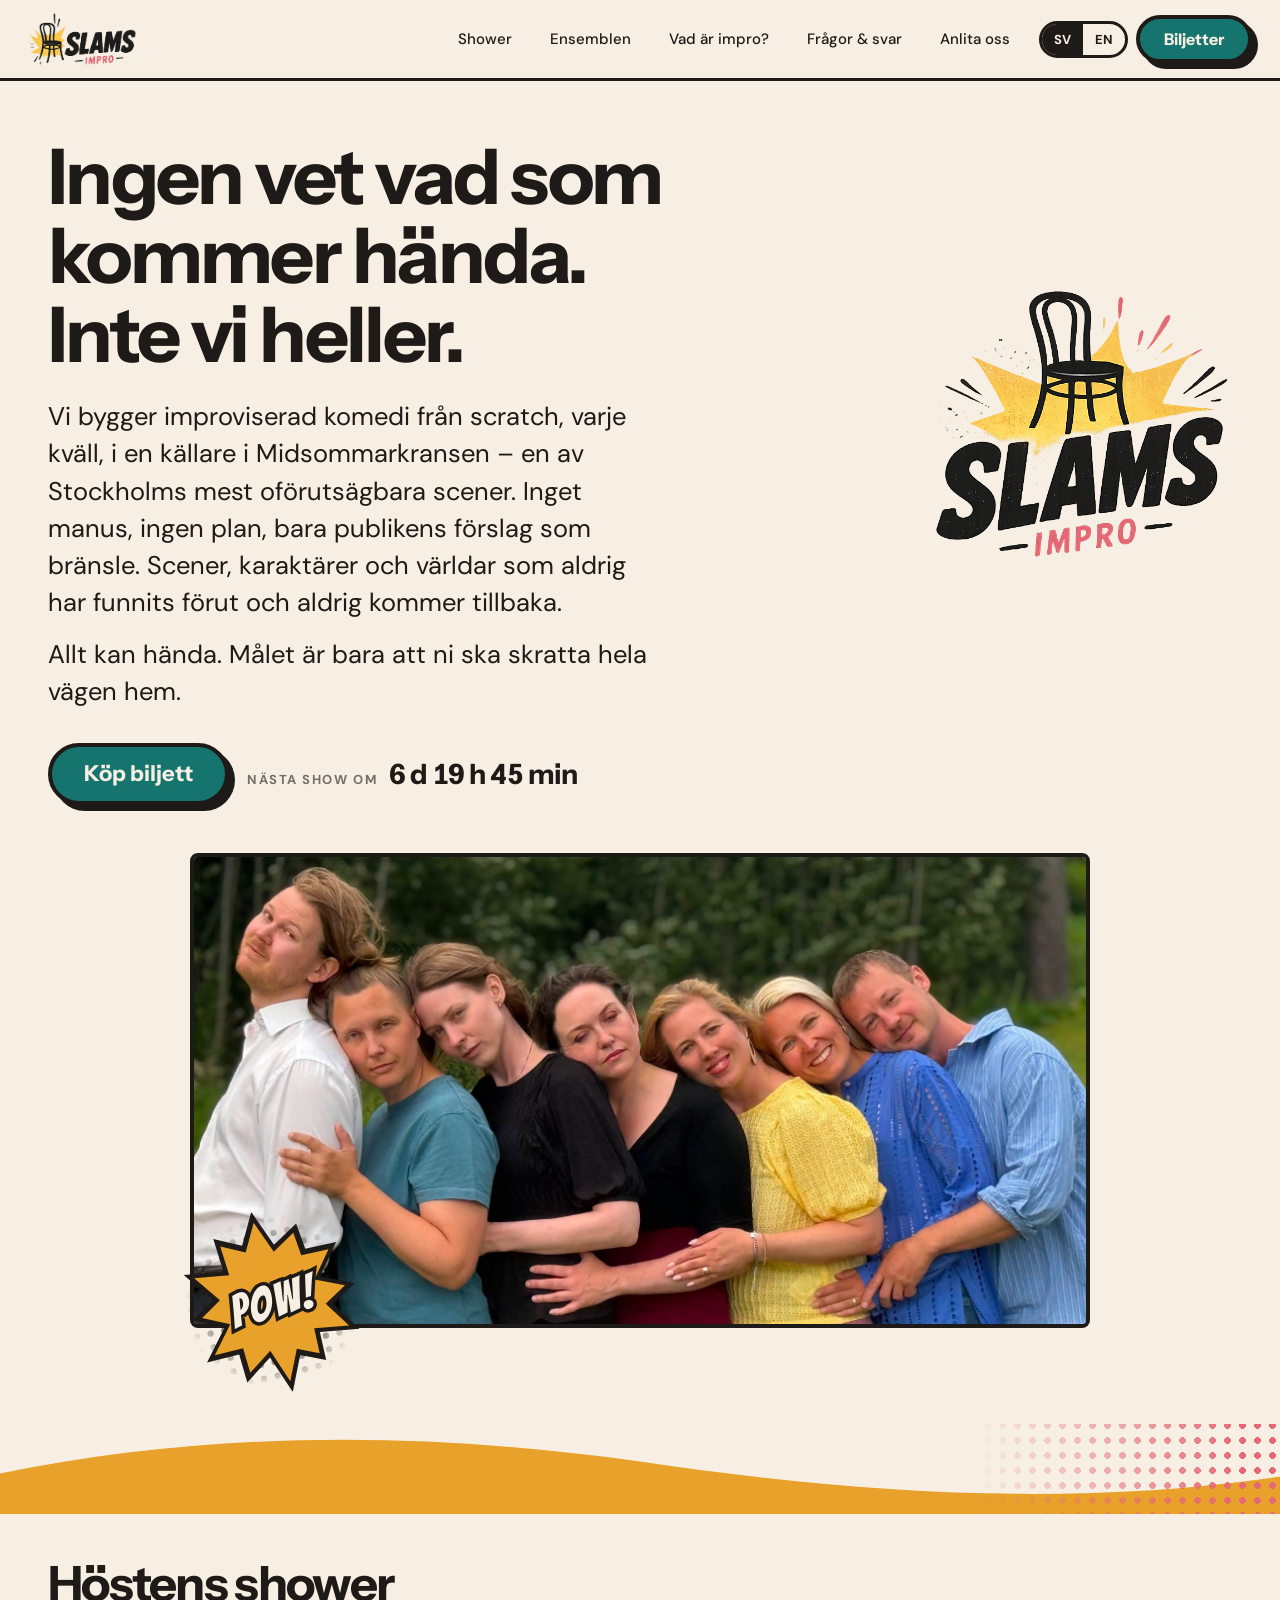
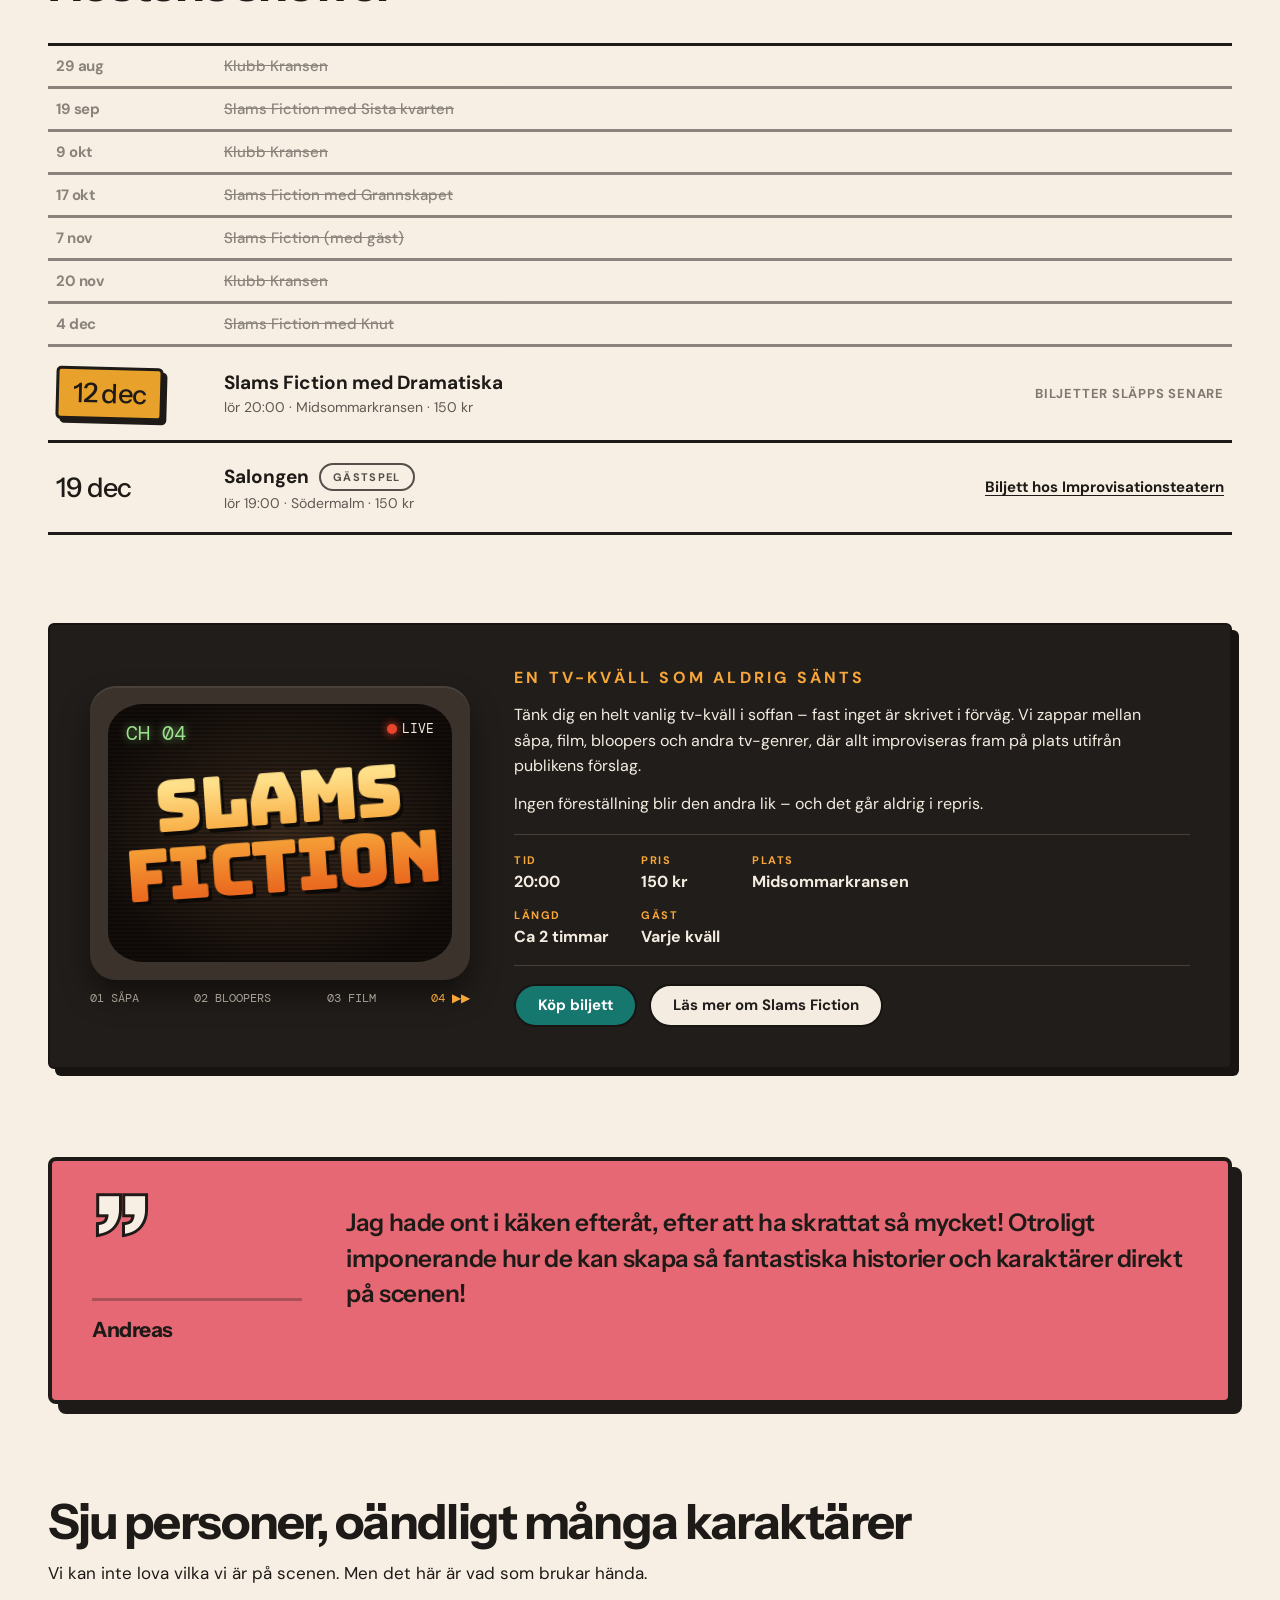
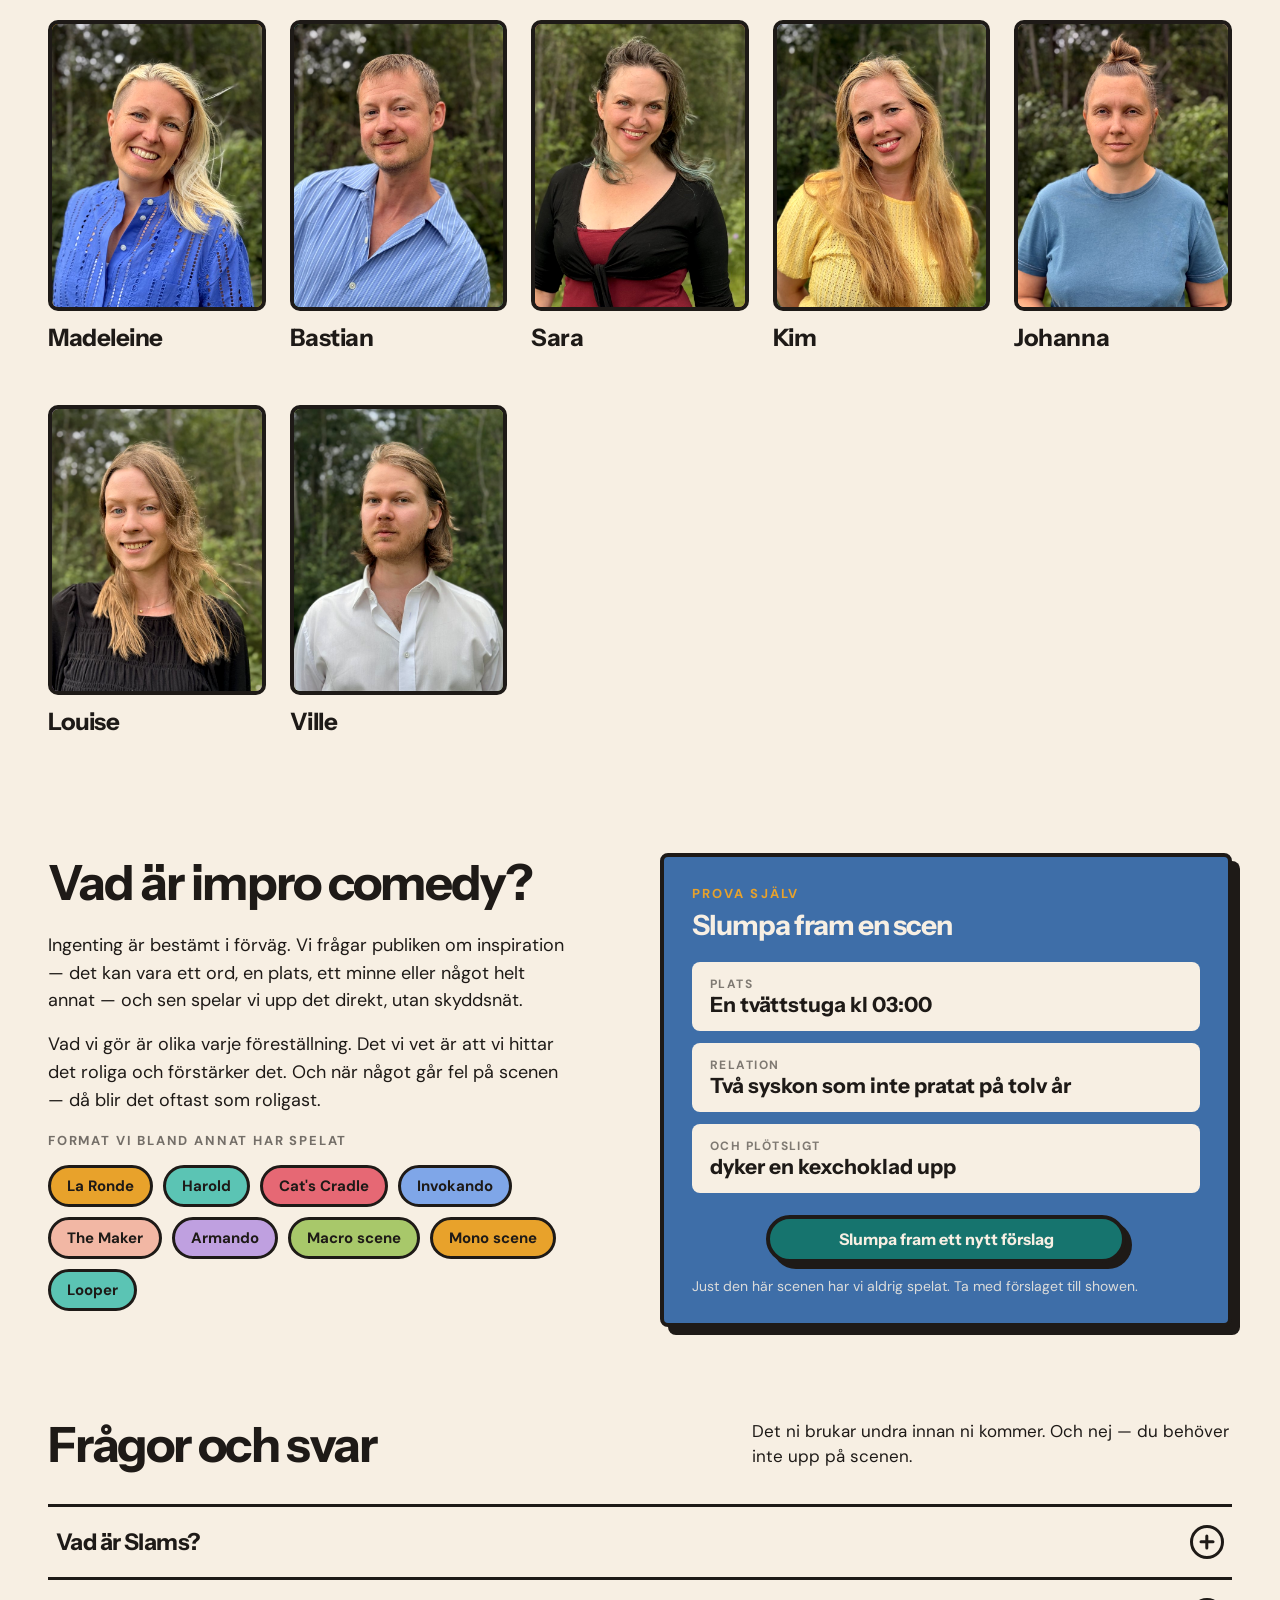
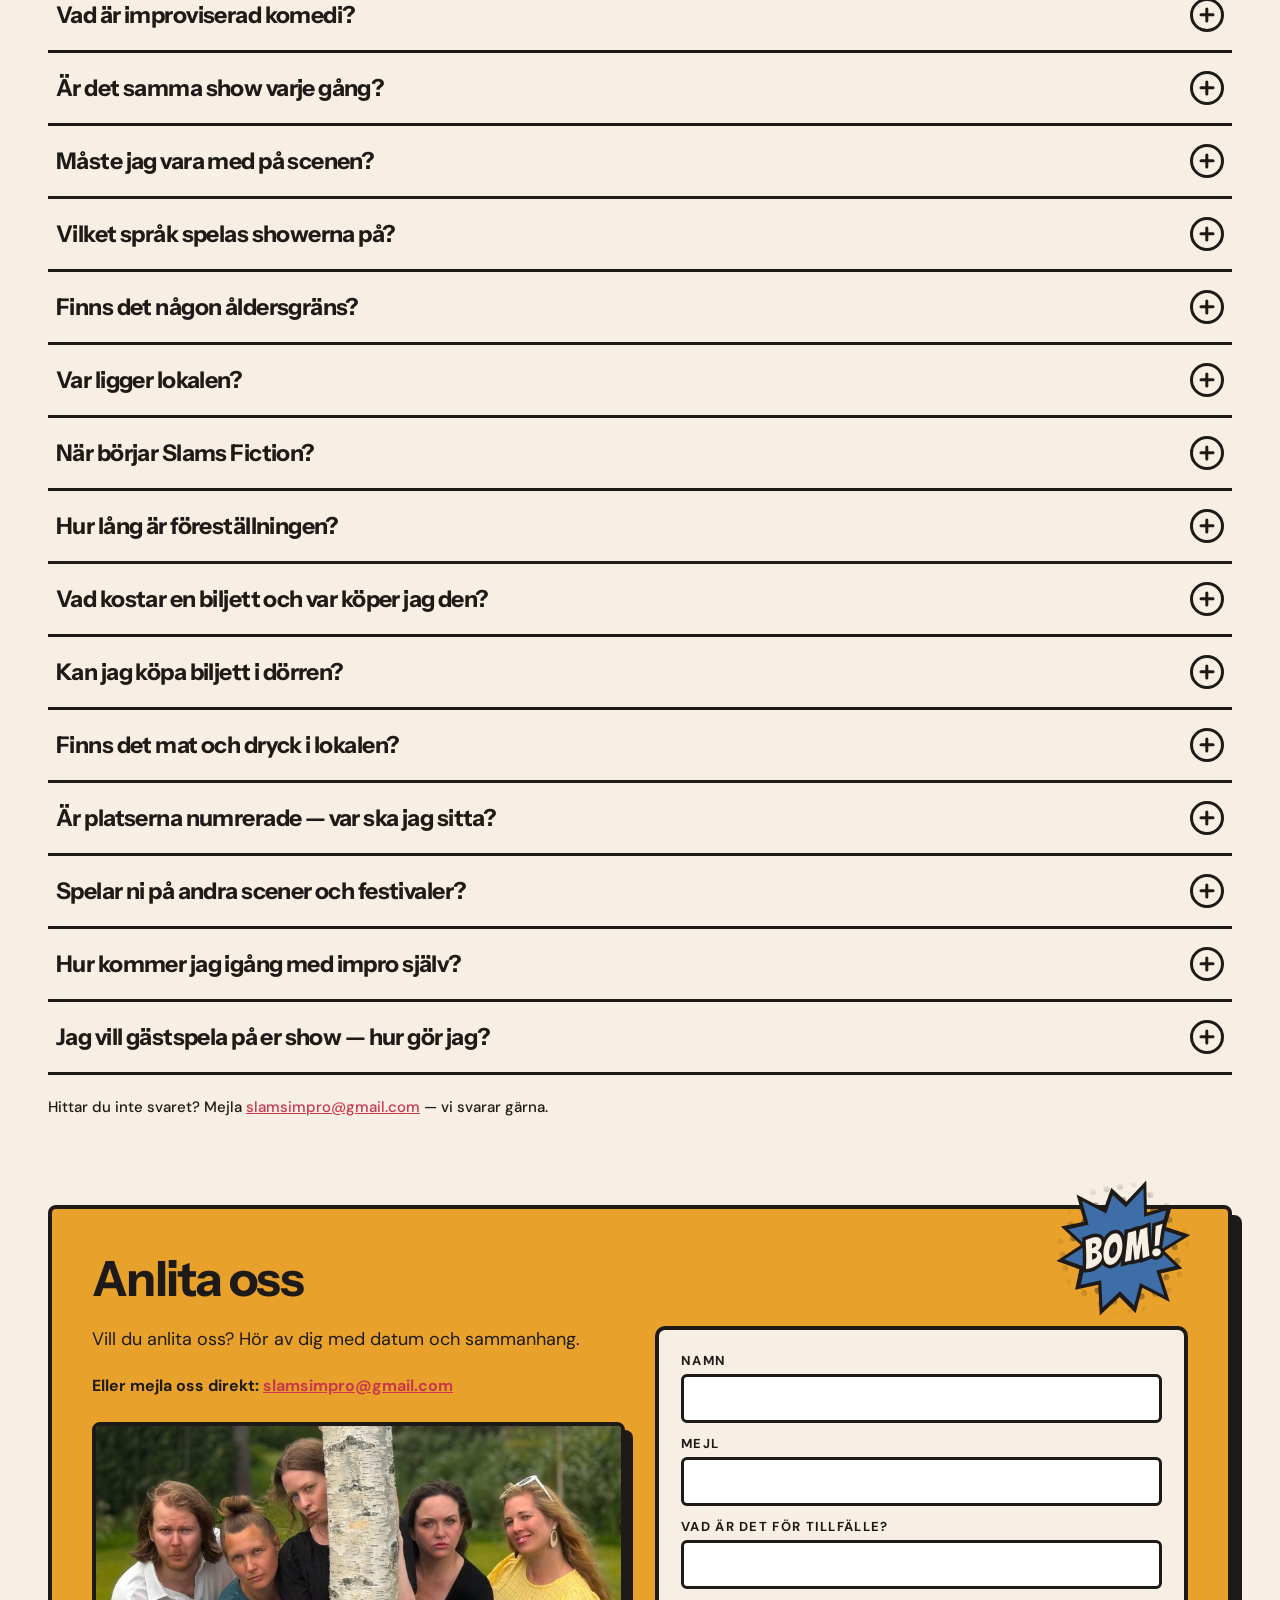
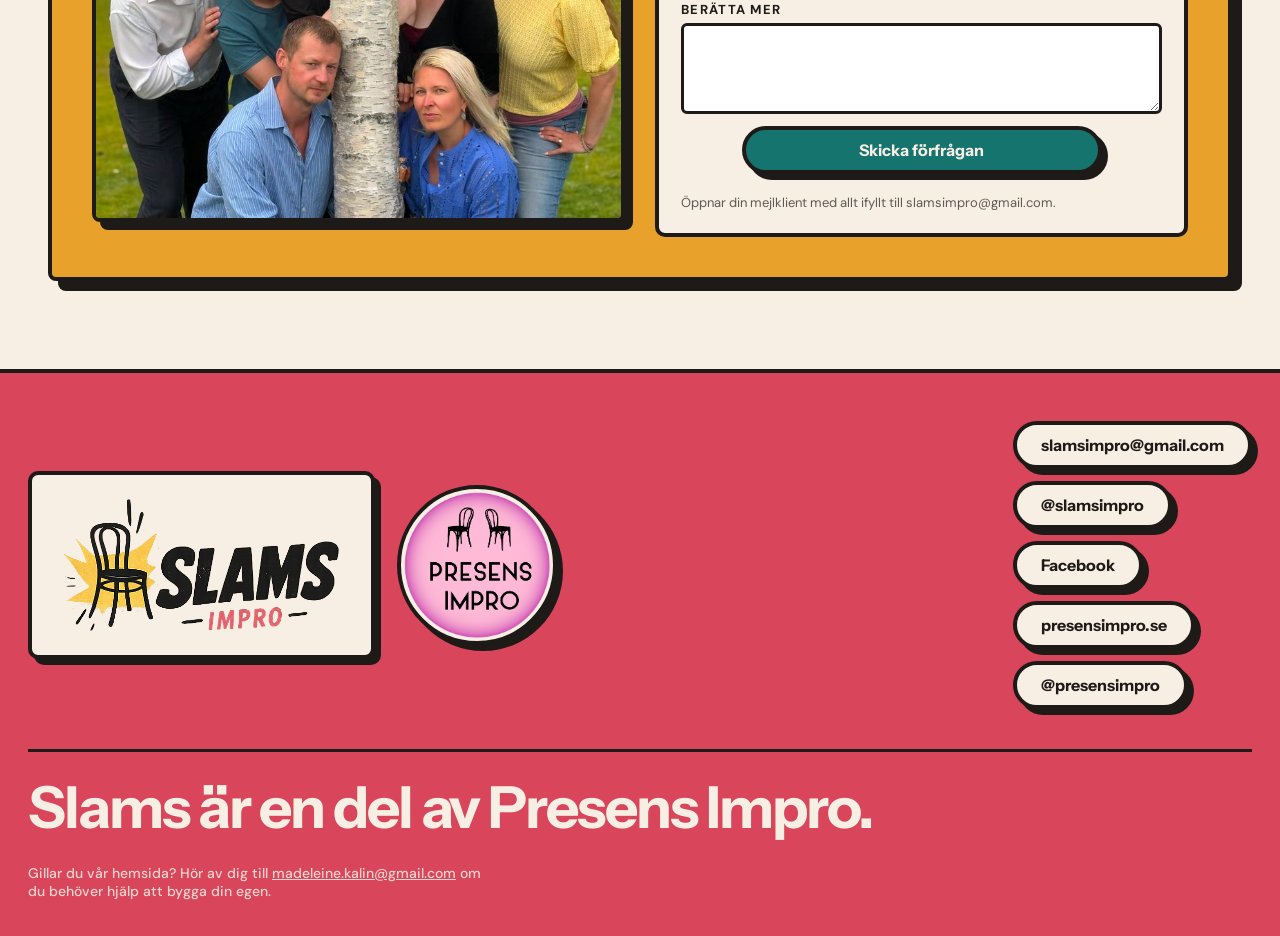
==== commit 6a2314f3: "Växla mellan två publikcitat på startsidan Lägger till Andreas citat vid sidan av Aurora. Ett av dem" ====
--- a/index.html
+++ b/index.html
@@ -266,11 +266,11 @@
       <div class="quote-aside">
         <span class="quote-mark" aria-hidden="true">”</span>
         <figcaption class="quote-by">
-          <span class="quote-name">Aurora</span>
-          <span class="quote-age" data-i18n="quote.age">14 år</span>
+          <span class="quote-name" id="quote-name">Aurora</span>
+          <span class="quote-age" id="quote-age">14 år</span>
         </figcaption>
       </div>
-      <blockquote data-i18n-html="quote.text">
+      <blockquote id="quote-text">
         <p>Slams är det roligaste jag vet, för trots att de som spelar är vuxna tycker även barn att det är kul! Jag älskar hur ni kan ta ett enda ord och göra en hel fantastisk show – och hur ni kan dra ut ett skämt så att det dyker upp igen flera scener senare. Det är så sjukt roligt!</p>
       </blockquote>
     </figure>
